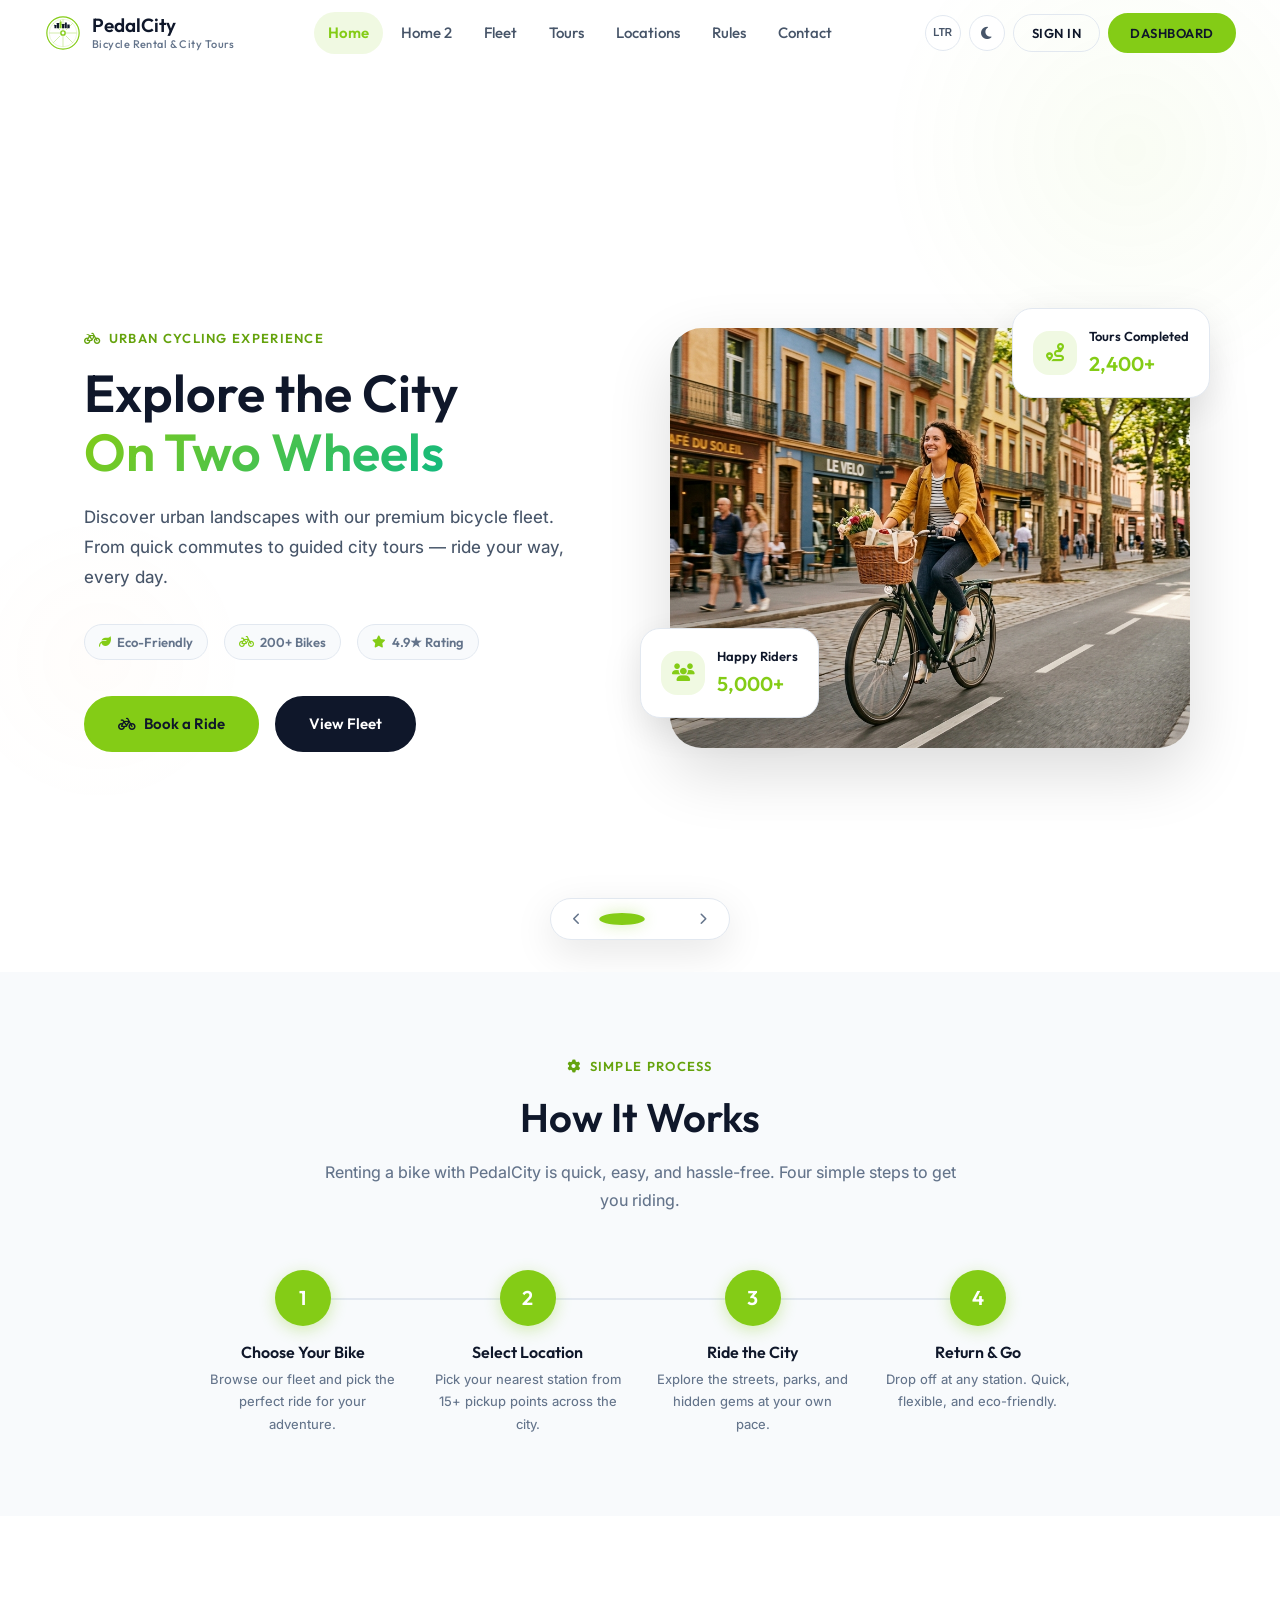
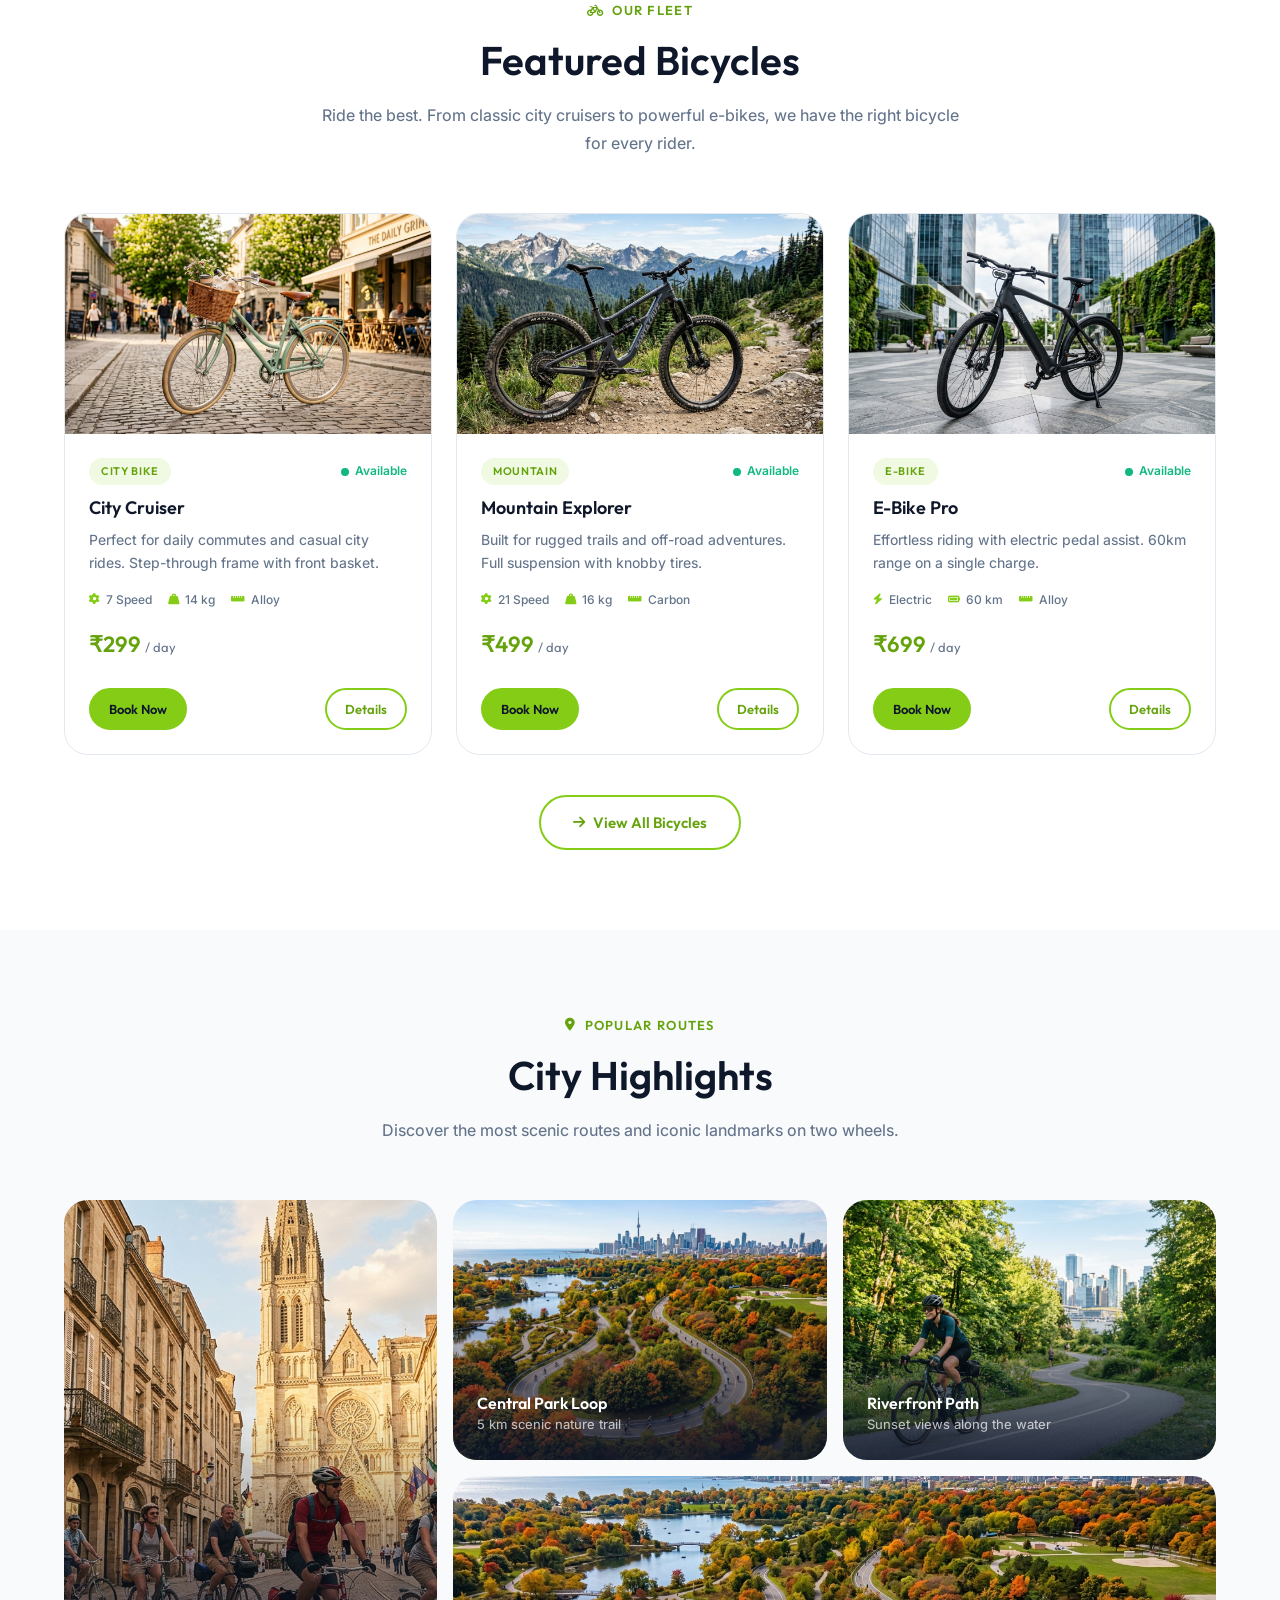
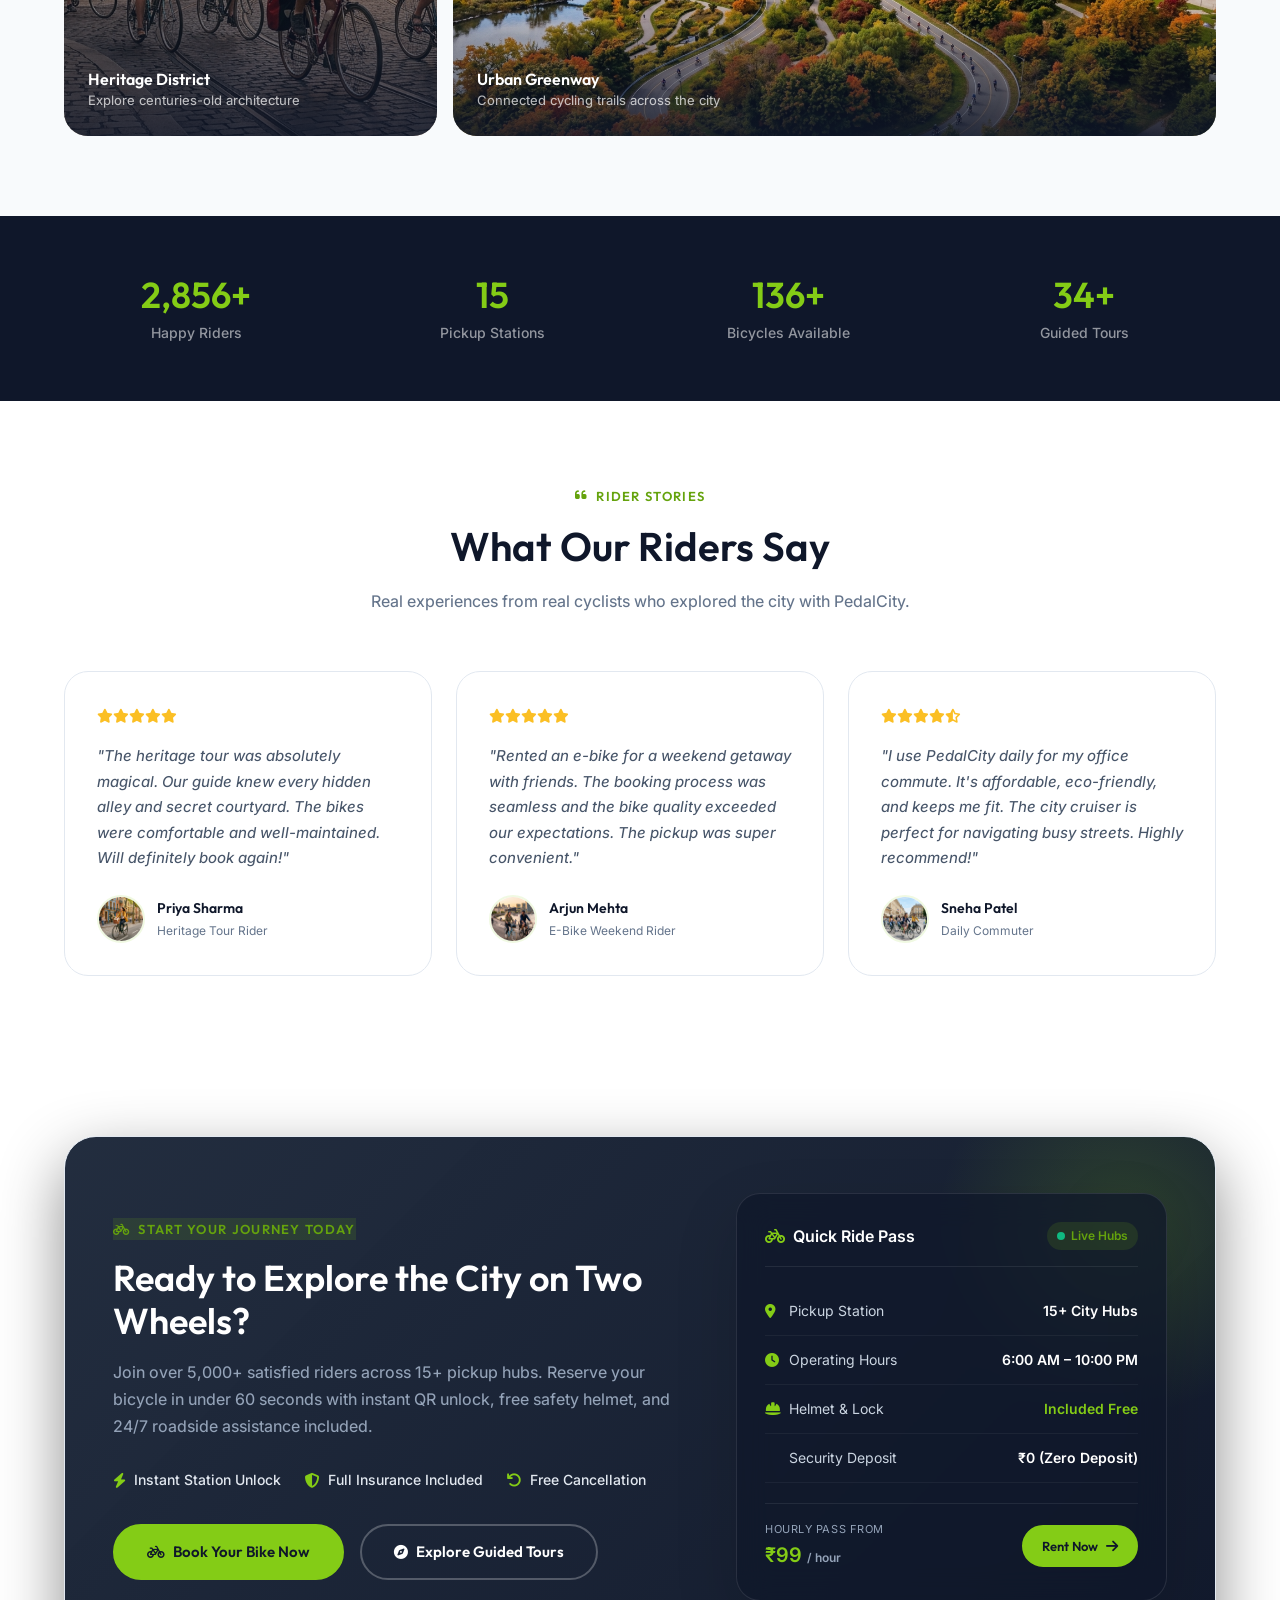
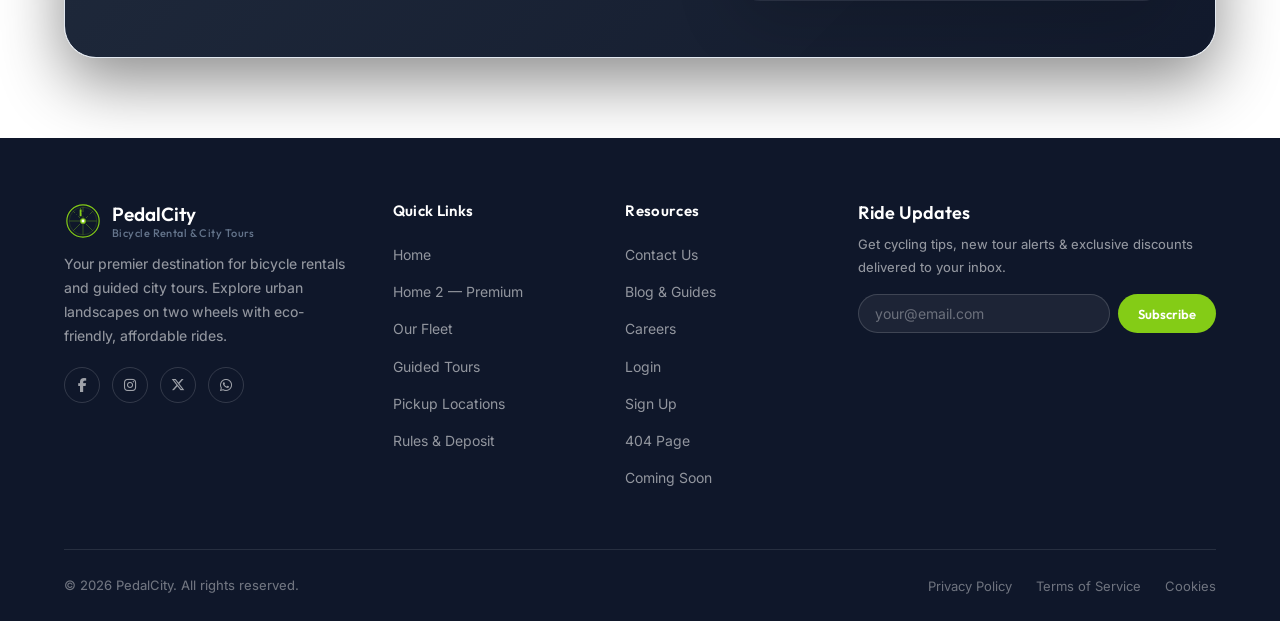
==== index.html @ 8dd829ca "first commit" ====
<!DOCTYPE html>
<html lang="en" id="root-html">
<head>
    <meta charset="UTF-8">
    <meta name="viewport" content="width=device-width, initial-scale=1.0">
    <meta name="description" content="PedalCity — Explore your city on two wheels. Rent premium bicycles and join guided city tours for an unforgettable urban cycling experience.">
    <title>PedalCity | Bicycle Rental & City Tour Service</title>
    <link rel="icon" type="image/svg+xml" href="favicon.svg">
    <link rel="stylesheet" href="https://cdnjs.cloudflare.com/ajax/libs/font-awesome/6.5.1/css/all.min.css">
    <link rel="stylesheet" href="style.css">
</head>
<body>

<!-- NAV -->
<div id="main-nav"></div>

<!-- Ambient Background Shapes -->
<div class="hero-bg-shape hero-bg-shape-1"></div>
<div class="hero-bg-shape hero-bg-shape-2"></div>

<!-- ========== HERO — ASYMMETRIC SPLIT (AUTO 5S SLIDER) ========== -->
<section class="hero-split hero-slider-container" id="hero-slider" aria-label="Hero Slider">
    <!-- SLIDE 1: Urban Cycling Experience -->
    <div class="hero-slide active" data-slide="0">
        <div class="hero-slide-inner">
            <div class="hero-split-text animate-on-scroll">
                <div class="section-label">
                    <i class="fas fa-bicycle"></i> Urban Cycling Experience
                </div>
                <h1 style="margin-bottom:1.25rem;line-height:1.15;">
                    Explore the City<br>
                    <span class="hero-title-gradient">On Two Wheels</span>
                </h1>
                <p style="font-size:1.0625rem;margin-bottom:2rem;max-width:500px;font-weight:450;">
                    Discover urban landscapes with our premium bicycle fleet. From quick commutes to guided city tours — ride your way, every day.
                </p>
                <div class="trust-badges" style="margin-bottom:2.25rem;">
                    <div class="trust-badge">
                        <i class="fas fa-leaf"></i> Eco-Friendly
                    </div>
                    <div class="trust-badge">
                        <i class="fas fa-bicycle"></i> 200+ Bikes
                    </div>
                    <div class="trust-badge">
                        <i class="fas fa-star"></i> 4.9★ Rating
                    </div>
                </div>
                <div class="hero-cta-btns" style="display:flex;gap:1rem;flex-wrap:wrap;">
                    <a href="fleet.html" class="btn btn-primary btn-lg">
                        <i class="fas fa-bicycle"></i> Book a Ride
                    </a>
                    <a href="fleet.html" class="btn btn-secondary btn-lg">
                        View Fleet
                    </a>
                </div>
            </div>
            <div class="hero-split-visual animate-on-scroll">
                <div class="hero-image-stack">
                    <div class="hero-image-main">
                        <img src="assets/images/hero-cycling-city.jpg" alt="Cyclist exploring the city streets on a rental bicycle" loading="eager">
                    </div>
                    <!-- Floating stat card: top -->
                    <div class="hero-float-card card-top">
                        <div class="hero-float-icon"><i class="fas fa-route"></i></div>
                        <div>
                            <div class="hero-float-label">Tours Completed</div>
                            <div class="hero-float-value">2,400+</div>
                        </div>
                    </div>
                    <!-- Floating stat card: bottom -->
                    <div class="hero-float-card card-bottom">
                        <div class="hero-float-icon"><i class="fas fa-users"></i></div>
                        <div>
                            <div class="hero-float-label">Happy Riders</div>
                            <div class="hero-float-value">5,000+</div>
                        </div>
                    </div>
                </div>
            </div>
        </div>
    </div>

    <!-- SLIDE 2: Scenic Sunset & Coast Rides -->
    <div class="hero-slide" data-slide="1">
        <div class="hero-slide-inner">
            <div class="hero-split-text">
                <div class="section-label">
                    <i class="fas fa-sun"></i> Scenic Sunset & Group Tours
                </div>
                <h1 style="margin-bottom:1.25rem;line-height:1.15;">
                    Discover Secret Routes<br>
                    <span class="hero-title-gradient">& Sunset Horizons</span>
                </h1>
                <p style="font-size:1.0625rem;margin-bottom:2rem;max-width:500px;font-weight:450;">
                    Join curated group rides through historic city quarters and oceanfront sunsets. Led by certified local experts with full safety gear.
                </p>
                <div class="trust-badges" style="margin-bottom:2.25rem;">
                    <div class="trust-badge">
                        <i class="fas fa-shield-alt"></i> Safe & Insured
                    </div>
                    <div class="trust-badge">
                        <i class="fas fa-map-marked-alt"></i> 15+ Stations
                    </div>
                    <div class="trust-badge">
                        <i class="fas fa-award"></i> Certified Guides
                    </div>
                </div>
                <div class="hero-cta-btns" style="display:flex;gap:1rem;flex-wrap:wrap;">
                    <a href="tours.html" class="btn btn-primary btn-lg">
                        <i class="fas fa-compass"></i> Explore Tours
                    </a>
                    <a href="locations.html" class="btn btn-secondary btn-lg">
                        View Locations
                    </a>
                </div>
            </div>
            <div class="hero-split-visual">
                <div class="hero-image-stack">
                    <div class="hero-image-main">
                        <img src="assets/images/hero-sunset-ride.jpg" alt="Sunset coastal cycling ride with friends" loading="lazy">
                    </div>
                    <!-- Floating stat card: top -->
                    <div class="hero-float-card card-top">
                        <div class="hero-float-icon"><i class="fas fa-map-pin"></i></div>
                        <div>
                            <div class="hero-float-label">Pickup Hubs</div>
                            <div class="hero-float-value">15+ Stations</div>
                        </div>
                    </div>
                    <!-- Floating stat card: bottom -->
                    <div class="hero-float-card card-bottom">
                        <div class="hero-float-icon"><i class="fas fa-bicycle"></i></div>
                        <div>
                            <div class="hero-float-label">Active Bikes</div>
                            <div class="hero-float-value">140+ Ready</div>
                        </div>
                    </div>
                </div>
            </div>
        </div>
    </div>

    <!-- SLIDE 3: Smart E-Bikes & Group Trail Explorer -->
    <div class="hero-slide" data-slide="2">
        <div class="hero-slide-inner">
            <div class="hero-split-text">
                <div class="section-label">
                    <i class="fas fa-bolt"></i> Smart E-Bikes & Group Rides
                </div>
                <h1 style="margin-bottom:1.25rem;line-height:1.15;">
                    Power Your Adventures<br>
                    <span class="hero-title-gradient">With Electric Precision</span>
                </h1>
                <p style="font-size:1.0625rem;margin-bottom:2rem;max-width:500px;font-weight:450;">
                    Conquer longer distances and city hills effortlessly. Our pedal-assist e-bikes deliver maximum comfort, smooth acceleration, and zero carbon emissions.
                </p>
                <div class="trust-badges" style="margin-bottom:2.25rem;">
                    <div class="trust-badge">
                        <i class="fas fa-battery-full"></i> 80km Range
                    </div>
                    <div class="trust-badge">
                        <i class="fas fa-tachometer-alt"></i> 25 km/h Assist
                    </div>
                    <div class="trust-badge">
                        <i class="fas fa-users"></i> Group Rides
                    </div>
                </div>
                <div class="hero-cta-btns" style="display:flex;gap:1rem;flex-wrap:wrap;">
                    <a href="fleet.html" class="btn btn-primary btn-lg">
                        <i class="fas fa-bolt"></i> Rent an E-Bike
                    </a>
                    <a href="tours.html" class="btn btn-secondary btn-lg">
                        View Group Tours
                    </a>
                </div>
            </div>
            <div class="hero-split-visual">
                <div class="hero-image-stack">
                    <div class="hero-image-main">
                        <img src="assets/images/hero-group-ride.jpg" alt="Group of friends cycling together on city e-bikes" loading="lazy">
                    </div>
                    <!-- Floating stat card: top -->
                    <div class="hero-float-card card-top">
                        <div class="hero-float-icon"><i class="fas fa-charging-station"></i></div>
                        <div>
                            <div class="hero-float-label">Fast Charge Points</div>
                            <div class="hero-float-value">60+ Hubs</div>
                        </div>
                    </div>
                    <!-- Floating stat card: bottom -->
                    <div class="hero-float-card card-bottom">
                        <div class="hero-float-icon"><i class="fas fa-mountain"></i></div>
                        <div>
                            <div class="hero-float-label">Scenic Trails</div>
                            <div class="hero-float-value">25+ Routes</div>
                        </div>
                    </div>
                </div>
            </div>
        </div>
    </div>

    <!-- Slider Pagination Dots & Arrows -->
    <div class="hero-slider-controls">
        <button class="hero-slider-arrow hero-prev-btn" onclick="prevHeroSlide()" aria-label="Previous Slide" title="Previous Slide">
            <i class="fas fa-chevron-left"></i>
        </button>
        <div class="hero-slider-dots">
            <button class="hero-dot active" onclick="goToHeroSlide(0)" aria-label="Slide 1" title="Slide 1"></button>
            <button class="hero-dot" onclick="goToHeroSlide(1)" aria-label="Slide 2" title="Slide 2"></button>
            <button class="hero-dot" onclick="goToHeroSlide(2)" aria-label="Slide 3" title="Slide 3"></button>
        </div>
        <button class="hero-slider-arrow hero-next-btn" onclick="nextHeroSlide()" aria-label="Next Slide" title="Next Slide">
            <i class="fas fa-chevron-right"></i>
        </button>
    </div>
</section>

<!-- ========== HOW IT WORKS — TIMELINE ========== -->
<section class="section section-alt">
    <div class="container">
        <div class="section-header animate-on-scroll">
            <div class="section-label"><i class="fas fa-cog"></i> Simple Process</div>
            <h2>How It Works</h2>
            <p>Renting a bike with PedalCity is quick, easy, and hassle-free. Four simple steps to get you riding.</p>
        </div>
        <div class="timeline-steps animate-on-scroll">
            <div class="timeline-step">
                <div class="timeline-step-num">1</div>
                <div class="timeline-line"></div>
                <h4>Choose Your Bike</h4>
                <p>Browse our fleet and pick the perfect ride for your adventure.</p>
            </div>
            <div class="timeline-step">
                <div class="timeline-step-num">2</div>
                <div class="timeline-line"></div>
                <h4>Select Location</h4>
                <p>Pick your nearest station from 15+ pickup points across the city.</p>
            </div>
            <div class="timeline-step">
                <div class="timeline-step-num">3</div>
                <div class="timeline-line"></div>
                <h4>Ride the City</h4>
                <p>Explore the streets, parks, and hidden gems at your own pace.</p>
            </div>
            <div class="timeline-step">
                <div class="timeline-step-num">4</div>
                <h4>Return & Go</h4>
                <p>Drop off at any station. Quick, flexible, and eco-friendly.</p>
            </div>
        </div>
    </div>
</section>

<!-- ========== FEATURED BIKES ========== -->
<section class="section">
    <div class="container">
        <div class="section-header animate-on-scroll">
            <div class="section-label"><i class="fas fa-bicycle"></i> Our Fleet</div>
            <h2>Featured Bicycles</h2>
            <p>Ride the best. From classic city cruisers to powerful e-bikes, we have the right bicycle for every rider.</p>
        </div>
        <div class="grid grid-3 animate-on-scroll">
            <!-- Bike 1: City Cruiser -->
            <div class="card">
                <div class="card-img">
                    <img src="assets/images/featured-city-cruiser.jpg" alt="City Cruiser bicycle — comfortable urban commuter" loading="lazy">
                </div>
                <div class="card-body">
                    <div style="display:flex;align-items:center;justify-content:space-between;margin-bottom:0.75rem;">
                        <span class="badge badge-primary">City Bike</span>
                        <span style="display:flex;align-items:center;gap:0.375rem;font-size:0.75rem;color:var(--green);font-weight:600;"><span class="avail-dot"></span> Available</span>
                    </div>
                    <h3 class="card-title">City Cruiser</h3>
                    <p class="card-text">Perfect for daily commutes and casual city rides. Step-through frame with front basket.</p>
                    <div class="bike-specs">
                        <span class="bike-spec"><i class="fas fa-cog"></i> 7 Speed</span>
                        <span class="bike-spec"><i class="fas fa-weight-hanging"></i> 14 kg</span>
                        <span class="bike-spec"><i class="fas fa-ruler-horizontal"></i> Alloy</span>
                    </div>
                    <div class="card-price">₹299 <span>/ day</span></div>
                </div>
                <div class="card-footer">
                    <a href="fleet.html" class="btn btn-primary btn-sm">Book Now</a>
                    <a href="fleet.html" class="btn btn-outline btn-sm">Details</a>
                </div>
            </div>
            <!-- Bike 2: Mountain Explorer -->
            <div class="card">
                <div class="card-img">
                    <img src="assets/images/featured-mountain-bike.jpg" alt="Mountain Explorer bicycle — rugged off-road adventure bike" loading="lazy">
                </div>
                <div class="card-body">
                    <div style="display:flex;align-items:center;justify-content:space-between;margin-bottom:0.75rem;">
                        <span class="badge badge-primary">Mountain</span>
                        <span style="display:flex;align-items:center;gap:0.375rem;font-size:0.75rem;color:var(--green);font-weight:600;"><span class="avail-dot"></span> Available</span>
                    </div>
                    <h3 class="card-title">Mountain Explorer</h3>
                    <p class="card-text">Built for rugged trails and off-road adventures. Full suspension with knobby tires.</p>
                    <div class="bike-specs">
                        <span class="bike-spec"><i class="fas fa-cog"></i> 21 Speed</span>
                        <span class="bike-spec"><i class="fas fa-weight-hanging"></i> 16 kg</span>
                        <span class="bike-spec"><i class="fas fa-ruler-horizontal"></i> Carbon</span>
                    </div>
                    <div class="card-price">₹499 <span>/ day</span></div>
                </div>
                <div class="card-footer">
                    <a href="fleet.html" class="btn btn-primary btn-sm">Book Now</a>
                    <a href="fleet.html" class="btn btn-outline btn-sm">Details</a>
                </div>
            </div>
            <!-- Bike 3: E-Bike Pro -->
            <div class="card">
                <div class="card-img">
                    <img src="assets/images/featured-ebike-pro.jpg" alt="E-Bike Pro — electric-assisted premium bicycle" loading="lazy">
                </div>
                <div class="card-body">
                    <div style="display:flex;align-items:center;justify-content:space-between;margin-bottom:0.75rem;">
                        <span class="badge badge-primary">E-Bike</span>
                        <span style="display:flex;align-items:center;gap:0.375rem;font-size:0.75rem;color:var(--green);font-weight:600;"><span class="avail-dot"></span> Available</span>
                    </div>
                    <h3 class="card-title">E-Bike Pro</h3>
                    <p class="card-text">Effortless riding with electric pedal assist. 60km range on a single charge.</p>
                    <div class="bike-specs">
                        <span class="bike-spec"><i class="fas fa-bolt"></i> Electric</span>
                        <span class="bike-spec"><i class="fas fa-battery-full"></i> 60 km</span>
                        <span class="bike-spec"><i class="fas fa-ruler-horizontal"></i> Alloy</span>
                    </div>
                    <div class="card-price">₹699 <span>/ day</span></div>
                </div>
                <div class="card-footer">
                    <a href="fleet.html" class="btn btn-primary btn-sm">Book Now</a>
                    <a href="fleet.html" class="btn btn-outline btn-sm">Details</a>
                </div>
            </div>
        </div>
        <div style="text-align:center;margin-top:2.5rem;" class="animate-on-scroll">
            <a href="fleet.html" class="btn btn-outline btn-lg"><i class="fas fa-arrow-right"></i> View All Bicycles</a>
        </div>
    </div>
</section>

<!-- ========== CITY HIGHLIGHTS — BENTO GRID ========== -->
<section class="section section-alt">
    <div class="container">
        <div class="section-header animate-on-scroll">
            <div class="section-label"><i class="fas fa-map-marker-alt"></i> Popular Routes</div>
            <h2>City Highlights</h2>
            <p>Discover the most scenic routes and iconic landmarks on two wheels.</p>
        </div>
        <div class="bento-grid animate-on-scroll">
            <div class="bento-item">
                <img src="assets/images/bento-1.jpg" alt="Heritage district cycling route through historic architecture" loading="lazy">
                <div class="bento-overlay">
                    <div>
                        <h4>Heritage District</h4>
                        <p>Explore centuries-old architecture</p>
                    </div>
                </div>
            </div>
            <div class="bento-item">
                <img src="assets/images/bento-2.jpg" alt="Scenic park cycling trail through autumn foliage" loading="lazy">
                <div class="bento-overlay">
                    <div>
                        <h4>Central Park Loop</h4>
                        <p>5 km scenic nature trail</p>
                    </div>
                </div>
            </div>
            <div class="bento-item">
                <img src="assets/images/bento-3.jpg" alt="Waterfront cycling path along the river" loading="lazy">
                <div class="bento-overlay">
                    <div>
                        <h4>Riverfront Path</h4>
                        <p>Sunset views along the water</p>
                    </div>
                </div>
            </div>
            <div class="bento-item">
                <img src="assets/images/cta-ride.jpg" alt="Aerial view of cycling paths through urban parks" loading="lazy">
                <div class="bento-overlay">
                    <div>
                        <h4>Urban Greenway</h4>
                        <p>Connected cycling trails across the city</p>
                    </div>
                </div>
            </div>
        </div>
    </div>
</section>

<!-- ========== STATS BAR ========== -->
<section class="stats-bar">
    <div class="container">
        <div class="stats-grid animate-on-scroll">
            <div class="stat-item">
                <h3 data-count="5000" data-suffix="+">0</h3>
                <p>Happy Riders</p>
            </div>
            <div class="stat-item">
                <h3 data-count="15" data-suffix="">0</h3>
                <p>Pickup Stations</p>
            </div>
            <div class="stat-item">
                <h3 data-count="200" data-suffix="+">0</h3>
                <p>Bicycles Available</p>
            </div>
            <div class="stat-item">
                <h3 data-count="50" data-suffix="+">0</h3>
                <p>Guided Tours</p>
            </div>
        </div>
    </div>
</section>

<!-- ========== TESTIMONIALS ========== -->
<section class="section">
    <div class="container">
        <div class="section-header animate-on-scroll">
            <div class="section-label"><i class="fas fa-quote-left"></i> Rider Stories</div>
            <h2>What Our Riders Say</h2>
            <p>Real experiences from real cyclists who explored the city with PedalCity.</p>
        </div>
        <div class="testimonial-grid animate-on-scroll">
            <div class="testimonial-card">
                <div class="testimonial-stars">
                    <i class="fas fa-star"></i><i class="fas fa-star"></i><i class="fas fa-star"></i><i class="fas fa-star"></i><i class="fas fa-star"></i>
                </div>
                <p class="testimonial-text">"The heritage tour was absolutely magical. Our guide knew every hidden alley and secret courtyard. The bikes were comfortable and well-maintained. Will definitely book again!"</p>
                <div class="testimonial-author">
                    <img src="assets/images/testimonial-1.jpg" alt="Priya Sharma — satisfied PedalCity customer" class="testimonial-avatar" loading="lazy">
                    <div>
                        <div class="testimonial-name">Priya Sharma</div>
                        <div class="testimonial-role">Heritage Tour Rider</div>
                    </div>
                </div>
            </div>
            <div class="testimonial-card">
                <div class="testimonial-stars">
                    <i class="fas fa-star"></i><i class="fas fa-star"></i><i class="fas fa-star"></i><i class="fas fa-star"></i><i class="fas fa-star"></i>
                </div>
                <p class="testimonial-text">"Rented an e-bike for a weekend getaway with friends. The booking process was seamless and the bike quality exceeded our expectations. The pickup was super convenient."</p>
                <div class="testimonial-author">
                    <img src="assets/images/testimonial-2.jpg" alt="Arjun Mehta — happy PedalCity e-bike renter" class="testimonial-avatar" loading="lazy">
                    <div>
                        <div class="testimonial-name">Arjun Mehta</div>
                        <div class="testimonial-role">E-Bike Weekend Rider</div>
                    </div>
                </div>
            </div>
            <div class="testimonial-card">
                <div class="testimonial-stars">
                    <i class="fas fa-star"></i><i class="fas fa-star"></i><i class="fas fa-star"></i><i class="fas fa-star"></i><i class="fas fa-star-half-alt"></i>
                </div>
                <p class="testimonial-text">"I use PedalCity daily for my office commute. It's affordable, eco-friendly, and keeps me fit. The city cruiser is perfect for navigating busy streets. Highly recommend!"</p>
                <div class="testimonial-author">
                    <img src="assets/images/testimonial-3.jpg" alt="Sneha Patel — regular PedalCity commuter" class="testimonial-avatar" loading="lazy">
                    <div>
                        <div class="testimonial-name">Sneha Patel</div>
                        <div class="testimonial-role">Daily Commuter</div>
                    </div>
                </div>
            </div>
        </div>
    </div>
</section>

<!-- ========== MODERN CTA CARD SECTION ========== -->
<section class="cta-modern-section">
    <div class="container">
        <div class="cta-modern-card animate-on-scroll">
            <div class="cta-modern-glow"></div>
            <div class="cta-modern-grid">
                <!-- Left: Content & Action Buttons -->
                <div class="cta-modern-text">
                    <div class="section-label" style="background:var(--primary-subtle);color:var(--primary-text);margin-bottom:1rem;">
                        <i class="fas fa-bicycle"></i> Start Your Journey Today
                    </div>
                    <h2>Ready to Explore the City on Two Wheels?</h2>
                    <p>Join over 5,000+ satisfied riders across 15+ pickup hubs. Reserve your bicycle in under 60 seconds with instant QR unlock, free safety helmet, and 24/7 roadside assistance included.</p>
                    
                    <div class="cta-perks">
                        <div class="cta-perk-item">
                            <i class="fas fa-bolt"></i> Instant Station Unlock
                        </div>
                        <div class="cta-perk-item">
                            <i class="fas fa-shield-alt"></i> Full Insurance Included
                        </div>
                        <div class="cta-perk-item">
                            <i class="fas fa-undo"></i> Free Cancellation
                        </div>
                    </div>

                    <div class="cta-actions">
                        <a href="fleet.html" class="btn btn-primary btn-lg">
                            <i class="fas fa-bicycle"></i> Book Your Bike Now
                        </a>
                        <a href="tours.html" class="btn btn-outline btn-lg" style="color:#FFFFFF;border-color:rgba(255,255,255,0.25);">
                            <i class="fas fa-compass"></i> Explore Guided Tours
                        </a>
                    </div>
                </div>

                <!-- Right: Interactive Live Rental Snapshot Widget -->
                <div class="cta-preview-widget">
                    <div class="cta-widget-header">
                        <span class="cta-widget-title"><i class="fas fa-bicycle" style="color:var(--primary);margin-right:0.5rem;"></i>Quick Ride Pass</span>
                        <span class="cta-widget-badge"><span class="avail-dot"></span> Live Hubs</span>
                    </div>

                    <div class="cta-widget-item">
                        <span><i class="fas fa-map-marker-alt"></i>Pickup Station</span>
                        <strong>15+ City Hubs</strong>
                    </div>
                    <div class="cta-widget-item">
                        <span><i class="fas fa-clock"></i>Operating Hours</span>
                        <strong>6:00 AM – 10:00 PM</strong>
                    </div>
                    <div class="cta-widget-item">
                        <span><i class="fas fa-hard-hat"></i>Helmet & Lock</span>
                        <strong style="color:var(--primary);">Included Free</strong>
                    </div>
                    <div class="cta-widget-item">
                        <span><i class="fas fa-shield-check"></i>Security Deposit</span>
                        <strong>₹0 (Zero Deposit)</strong>
                    </div>

                    <div class="cta-widget-footer">
                        <div class="cta-widget-price">
                            <span class="cta-widget-price-label">Hourly Pass From</span>
                            <span class="cta-widget-price-val">₹99 <small style="font-size:0.75rem;color:#94A3B8;">/ hour</small></span>
                        </div>
                        <a href="fleet.html" class="btn btn-primary btn-sm">
                            Rent Now <i class="fas fa-arrow-right"></i>
                        </a>
                    </div>
                </div>
            </div>
        </div>
    </div>
</section>

<!-- FOOTER -->
<div id="main-footer"></div>

<script src="components.js"></script>
</body>
</html>
---- style.css ----
/* ===== PEDALCITY — BICYCLE RENTAL & CITY TOUR SERVICE — DESIGN SYSTEM ===== */
/* Sunset Amber + Slate Navy Palette — Warm Urban Cycling */

/* --- Google Fonts --- */
@import url('https://fonts.googleapis.com/css2?family=Outfit:wght@300;400;500;600;700;800&family=Inter:wght@300;400;500;600;700&display=swap');

/* --- CSS Custom Properties --- */
:root {
    /* Default Palette: Neon Volt Lime */
    --primary: #84CC16;
    --primary-hover: #65A30D;
    --primary-dark: #4D7C0F;
    --primary-light: #F7FEE7;
    --primary-glow: rgba(132, 204, 22, 0.32);
    --primary-subtle: rgba(132, 204, 22, 0.12);
    --primary-text: #65A30D;
    --primary-gradient-2: #10B981;
    --primary-overlay: rgba(132, 204, 22, 0.88);
    --secondary: #0F172A;
    --secondary-hover: #1E293B;

    --text-heading: #0F172A;
    --text-body: #475569;
    --text-muted: #64748B;
    --bg-body: #FFFFFF;
    --bg-surface: #F8FAFC;
    --bg-card: #FFFFFF;
    --border-default: #E2E8F0;
    --border-light: #F1F5F9;

    --shadow-sm: 0 1px 3px rgba(0, 0, 0, 0.05);
    --shadow-md: 0 4px 16px rgba(0, 0, 0, 0.08);
    --shadow-lg: 0 12px 40px rgba(0, 0, 0, 0.10);
    --shadow-xl: 0 24px 64px rgba(0, 0, 0, 0.14);
    --shadow-card: 0 2px 12px rgba(15, 23, 42, 0.06);
    --shadow-card-hover: 0 12px 36px var(--primary-glow), 0 4px 12px rgba(15, 23, 42, 0.06);
    --shadow-glow: 0 0 40px var(--primary-glow);

    --font-heading: 'Outfit', sans-serif;
    --font-body: 'Inter', sans-serif;

    --radius-sm: 0.5rem;
    --radius-md: 0.625rem;
    --radius-lg: 1rem;
    --radius-xl: 1.25rem;
    --radius-2xl: 1.5rem;
    --radius-3xl: 2rem;
    --radius-full: 9999px;

    --transition-fast: all 0.2s cubic-bezier(0.4, 0, 0.2, 1);
    --transition-smooth: all 0.35s cubic-bezier(0.4, 0, 0.2, 1);
    --transition-premium: all 0.5s cubic-bezier(0.16, 1, 0.3, 1);

    --green: #10B981;
    --red: #EF4444;
    --amber: #F59E0B;

    --container-padding: 1.5rem;
    --hero-inner-height: 380px;
    --hero-inner-height-tablet: 320px;
    --hero-inner-height-mobile: 260px;
    --hero-inner-height-xs: 240px;
}

/* --- Dark Mode Defaults --- */
.dark {
    color-scheme: dark;
    --primary-light: rgba(132, 204, 22, 0.16);
    --primary-text: #A3E635;
    --text-heading: #F1F5F9;
    --text-body: #94A3B8;
    --text-muted: #64748B;
    --bg-body: #0F172A;
    --bg-surface: #1E293B;
    --bg-card: #1E293B;
    --border-default: #334155;
    --border-light: #1E293B;
    --shadow-sm: 0 1px 3px rgba(0,0,0,0.3);
    --shadow-md: 0 4px 16px rgba(0,0,0,0.4);
    --shadow-lg: 0 12px 40px rgba(0,0,0,0.5);
    --shadow-xl: 0 24px 64px rgba(0,0,0,0.6);
    --shadow-card: 0 2px 12px rgba(0,0,0,0.3);
    --shadow-card-hover: 0 12px 36px var(--primary-glow), 0 4px 12px rgba(0,0,0,0.4);
}

/* ═══════════════════════════════════════════════════════════════
   THEME PALETTES — 6 CURATED MODERN COLOR SCHEMES
   ═══════════════════════════════════════════════════════════════ */

/* 1. Emerald Eco-Green (Fresh Eco-Mobility) */
[data-palette="emerald"] {
    --primary: #10B981;
    --primary-hover: #059669;
    --primary-dark: #047857;
    --primary-light: #ECFDF5;
    --primary-glow: rgba(16, 185, 129, 0.32);
    --primary-subtle: rgba(16, 185, 129, 0.12);
    --primary-text: #059669;
    --primary-gradient-2: #34D399;
    --primary-overlay: rgba(16, 185, 129, 0.88);
}
[data-palette="emerald"].dark,
.dark[data-palette="emerald"] {
    --primary-light: rgba(16, 185, 129, 0.16);
    --primary-text: #34D399;
    --primary-glow: rgba(16, 185, 129, 0.28);
}

/* 2. Sunset Amber (Warm Urban Cycling) */
[data-palette="amber"] {
    --primary: #F59E0B;
    --primary-hover: #D97706;
    --primary-dark: #B45309;
    --primary-light: #FFFBEB;
    --primary-glow: rgba(245, 158, 11, 0.32);
    --primary-subtle: rgba(245, 158, 11, 0.12);
    --primary-text: #D97706;
    --primary-gradient-2: #FB923C;
    --primary-overlay: rgba(245, 158, 11, 0.88);
}
[data-palette="amber"].dark,
.dark[data-palette="amber"] {
    --primary-light: rgba(245, 158, 11, 0.16);
    --primary-text: #FBBF24;
    --primary-glow: rgba(245, 158, 11, 0.28);
}

/* 3. Electric Cyan (Smart Coastal Transit) */
[data-palette="cyan"] {
    --primary: #06B6D4;
    --primary-hover: #0891B2;
    --primary-dark: #0E7490;
    --primary-light: #ECFEFF;
    --primary-glow: rgba(6, 182, 212, 0.32);
    --primary-subtle: rgba(6, 182, 212, 0.12);
    --primary-text: #0891B2;
    --primary-gradient-2: #38BDF8;
    --primary-overlay: rgba(6, 182, 212, 0.88);
}
[data-palette="cyan"].dark,
.dark[data-palette="cyan"] {
    --primary-light: rgba(6, 182, 212, 0.16);
    --primary-text: #38BDF8;
    --primary-glow: rgba(6, 182, 212, 0.28);
}

/* 4. Royal Indigo (High-Tech Metro) */
[data-palette="indigo"] {
    --primary: #6366F1;
    --primary-hover: #4F46E5;
    --primary-dark: #4338CA;
    --primary-light: #EEF2FF;
    --primary-glow: rgba(99, 102, 241, 0.32);
    --primary-subtle: rgba(99, 102, 241, 0.12);
    --primary-text: #4F46E5;
    --primary-gradient-2: #8B5CF6;
    --primary-overlay: rgba(99, 102, 241, 0.88);
}
[data-palette="indigo"].dark,
.dark[data-palette="indigo"] {
    --primary-light: rgba(99, 102, 241, 0.16);
    --primary-text: #818CF8;
    --primary-glow: rgba(99, 102, 241, 0.28);
}

/* 5. Sunset Coral (Sport & Adventure) */
[data-palette="coral"] {
    --primary: #FF5722;
    --primary-hover: #E64A19;
    --primary-dark: #BF360C;
    --primary-light: #FFF3E0;
    --primary-glow: rgba(255, 87, 34, 0.32);
    --primary-subtle: rgba(255, 87, 34, 0.12);
    --primary-text: #E64A19;
    --primary-gradient-2: #F43F5E;
    --primary-overlay: rgba(255, 87, 34, 0.88);
}
[data-palette="coral"].dark,
.dark[data-palette="coral"] {
    --primary-light: rgba(255, 87, 34, 0.16);
    --primary-text: #FB7185;
    --primary-glow: rgba(255, 87, 34, 0.28);
}

/* 6. Neon Lime (Speed & Night Cruiser) */
[data-palette="lime"] {
    --primary: #84CC16;
    --primary-hover: #65A30D;
    --primary-dark: #4D7C0F;
    --primary-light: #F7FEE7;
    --primary-glow: rgba(132, 204, 22, 0.32);
    --primary-subtle: rgba(132, 204, 22, 0.12);
    --primary-text: #65A30D;
    --primary-gradient-2: #10B981;
    --primary-overlay: rgba(132, 204, 22, 0.88);
}
[data-palette="lime"].dark,
.dark[data-palette="lime"] {
    --primary-light: rgba(132, 204, 22, 0.16);
    --primary-text: #A3E635;
    --primary-glow: rgba(132, 204, 22, 0.28);
}

/* --- Base Reset --- */
*, *::before, *::after {
    margin: 0;
    padding: 0;
    box-sizing: border-box;
}

html {
    scroll-behavior: smooth;
    -webkit-font-smoothing: antialiased;
    -moz-osx-font-smoothing: grayscale;
    overflow-x: hidden;
}

body {
    font-family: var(--font-body);
    font-weight: 400;
    color: var(--text-body);
    background-color: var(--bg-body);
    line-height: 1.7;
    transition: background-color 0.3s ease, color 0.3s ease;
    overflow-x: hidden;
}

img {
    max-width: 100%;
    height: auto;
    display: block;
}

a {
    text-decoration: none;
    color: inherit;
    transition: var(--transition-fast);
}

ul, ol {
    list-style: none;
}

/* --- Typography Standards --- */
h1, h2, h3, h4, h5, h6,
.hero-title,
.section-title,
.page-header-title,
.card-title,
.pricing-plan-name,
.pricing-amount,
.dash-page-title,
.dash-section-title,
.error-code,
.error-subtitle,
.about-stat-num,
.stat-item h3,
.metric-value,
.dash-metric-value,
.palette-name,
.theme-studio-title,
.brand-top {
    font-family: var(--font-heading);
    font-weight: 600 !important;
    color: var(--text-heading);
    line-height: 1.25;
}

h1 { font-size: clamp(2rem, 5vw, 3.25rem); }
h2 { font-size: clamp(1.625rem, 4vw, 2.5rem); }
h3 { font-size: clamp(1.25rem, 3vw, 1.625rem); }
h4 { font-size: 1.125rem; }
h5 { font-size: 1rem; }
h6 { font-size: 0.875rem; }

p,
.lead,
.hero-subtitle,
.section-subtitle,
.page-header-desc,
.page-header p,
.card-desc,
.pricing-desc,
.dash-page-subtitle,
.dash-activity-content p,
.testimonial-quote,
.about-desc,
.rules-desc,
.stat-item p,
.error-desc {
    font-family: var(--font-body);
    font-weight: 450;
    line-height: 1.75;
    color: var(--text-body);
}

.text-muted { color: var(--text-muted); }
.text-primary { color: var(--primary-text); }
.text-center { text-align: center; }
.font-heading { font-family: var(--font-heading); }

/* --- Layout --- */
.container {
    width: 100%;
    max-width: 1200px;
    margin: 0 auto;
    padding: 0 var(--container-padding);
}

.section {
    padding: 5rem 0;
}

.section-sm {
    padding: 3.5rem 0;
}

.section-alt {
    background: var(--bg-surface);
}

.section-dark {
    background: var(--secondary);
}

.section-header {
    text-align: center;
    max-width: 640px;
    margin: 0 auto 3.5rem auto;
}

.section-header h2 {
    margin-bottom: 1rem;
}

.section-header p {
    font-size: 1rem;
    color: var(--text-muted);
}

.section-label {
    display: inline-flex;
    align-items: center;
    gap: 0.5rem;
    font-family: var(--font-heading);
    font-weight: 600;
    font-size: 0.8125rem;
    color: var(--primary-text);
    text-transform: uppercase;
    letter-spacing: 0.1em;
    margin-bottom: 0.875rem;
}

/* --- Grid --- */
.grid { display: grid; gap: 1.5rem; }
.grid-2 { grid-template-columns: repeat(2, 1fr); }
.grid-3 { grid-template-columns: repeat(3, 1fr); }
.grid-4 { grid-template-columns: repeat(4, 1fr); }

@media (max-width: 1024px) {
    .grid-4 { grid-template-columns: repeat(2, 1fr); }
}

@media (max-width: 768px) {
    .grid-2, .grid-3, .grid-4 { grid-template-columns: 1fr; }
    .section { padding: 3.5rem 0; }
}

/* ============================================================
   BUTTONS
   ============================================================ */
.btn {
    display: inline-flex;
    align-items: center;
    justify-content: center;
    gap: 0.5rem;
    font-family: var(--font-heading);
    font-weight: 600;
    font-size: 0.875rem;
    border: 2px solid transparent;
    border-radius: var(--radius-full);
    cursor: pointer;
    transition: var(--transition-fast);
    white-space: nowrap;
    padding: 0.625rem 1.5rem;
    text-align: center;
}

.btn i { font-size: 0.875rem; }

.btn-primary {
    background: var(--primary);
    color: #0F172A;
    font-weight: 600;
    border-color: var(--primary);
}
.btn-primary:hover {
    background: var(--primary-hover);
    color: #FFFFFF;
    border-color: var(--primary-hover);
    box-shadow: 0 8px 24px var(--primary-glow);
    transform: translateY(-2px);
}

.btn-secondary {
    background: var(--secondary);
    color: #FFFFFF;
    border-color: var(--secondary);
}
.btn-secondary:hover {
    background: var(--secondary-hover);
    border-color: var(--secondary-hover);
    transform: translateY(-2px);
}
.dark .btn-secondary {
    background: var(--border-default);
    border-color: var(--border-default);
    color: var(--text-heading);
}
.dark .btn-secondary:hover {
    background: #475569;
    border-color: #475569;
}

.btn-outline {
    background: transparent;
    color: var(--primary-text);
    border-color: var(--primary);
}
.btn-outline:hover {
    background: var(--primary);
    color: #0F172A;
    border-color: var(--primary);
    transform: translateY(-2px);
}

.btn-outline-light {
    background: rgba(255,255,255,0.1);
    color: #FFFFFF;
    border-color: rgba(255,255,255,0.4);
    backdrop-filter: blur(8px);
}
.btn-outline-light:hover {
    background: rgba(255,255,255,0.2);
    border-color: rgba(255,255,255,0.6);
    transform: translateY(-2px);
}

.btn-sm { padding: 0.5rem 1.125rem; font-size: 0.8125rem; }
.btn-lg { padding: 0.8125rem 2rem; font-size: 0.9375rem; }
.btn-xs { padding: 0.3125rem 0.75rem; font-size: 0.6875rem; }
.w-full { width: 100%; }

.badge-outline {
    background: transparent;
    color: var(--primary-text);
    border: 1.5px solid var(--border-default);
    transition: var(--transition-fast);
    text-decoration: none;
}
.badge-outline:hover {
    background: var(--primary);
    color: #0F172A;
    border-color: var(--primary);
}

/* ============================================================
   NAVBAR
   ============================================================ */
.navbar {
    position: fixed;
    top: 0;
    left: 0;
    right: 0;
    z-index: 1000;
    background: transparent;
    transition: var(--transition-smooth);
    padding: 0.75rem 0;
}

.navbar.scrolled {
    background: var(--bg-body);
    border-bottom: 1px solid var(--border-default);
    box-shadow: var(--shadow-sm);
    padding: 0.5rem 0;
    backdrop-filter: blur(20px);
}
.dark .navbar.scrolled {
    background: rgba(15, 23, 42, 0.92);
}

.nav-inner {
    max-width: 1240px;
    margin: 0 auto;
    padding: 0 var(--container-padding);
    display: flex;
    align-items: center;
    justify-content: space-between;
    gap: 1rem;
}

.nav-logo {
    display: flex;
    align-items: center;
    gap: 0.625rem;
    flex-shrink: 0;
}

.nav-logo-img {
    border-radius: var(--radius-sm);
}

.nav-logo-text {
    display: flex;
    flex-direction: column;
}

.brand-top {
    font-family: var(--font-heading);
    font-weight: 600;
    font-size: 1.1875rem;
    color: var(--text-heading);
    line-height: 1.2;
}

.brand-bottom {
    font-family: var(--font-heading);
    font-weight: 500;
    font-size: 0.6875rem;
    color: var(--text-muted);
    letter-spacing: 0.04em;
    line-height: 1.3;
}

.nav-links {
    display: flex;
    align-items: center;
    gap: 0.25rem;
}

.nav-link {
    font-family: var(--font-heading);
    font-weight: 500;
    font-size: 0.9375rem;
    color: var(--text-body);
    padding: 0.5rem 0.875rem;
    border-radius: var(--radius-full);
    transition: var(--transition-fast);
}
.nav-link:hover {
    color: var(--primary);
    background: var(--primary-subtle);
}
.nav-link.active {
    color: var(--primary);
    font-weight: 600;
    background: var(--primary-subtle);
}

.nav-actions {
    display: flex;
    align-items: center;
    gap: 0.5rem;
}

.nav-icon-btn {
    width: 36px;
    height: 36px;
    display: flex;
    align-items: center;
    justify-content: center;
    border: 1px solid var(--border-default);
    border-radius: var(--radius-full);
    background: var(--bg-card);
    cursor: pointer;
    transition: var(--transition-fast);
    color: var(--text-body);
    font-size: 0.875rem;
}
.nav-icon-btn:hover {
    border-color: var(--primary);
    color: var(--primary);
    background: var(--primary-subtle);
}

.nav-btn-signin {
    padding: 0.4375rem 1.125rem;
    font-weight: 600;
    font-size: 0.8125rem;
    border-radius: var(--radius-full);
    border: 1.5px solid var(--border-default);
    color: var(--text-heading);
    background: transparent;
    text-transform: uppercase;
    letter-spacing: 0.04em;
    transition: var(--transition-fast);
}
.nav-btn-signin:hover {
    border-color: var(--primary);
    color: var(--primary);
    background: var(--primary-subtle);
    transform: translateY(-2px);
}
.dark .nav-btn-signin {
    border-color: var(--border-default);
    color: var(--text-heading);
}
.dark .nav-btn-signin:hover {
    border-color: var(--primary);
    color: var(--primary);
    background: var(--primary-subtle);
}

.nav-btn-dashboard {
    padding: 0.4375rem 1.25rem;
    font-weight: 600;
    font-size: 0.8125rem;
    border-radius: var(--radius-full);
    text-transform: uppercase;
    letter-spacing: 0.04em;
    transition: var(--transition-fast);
}

.mobile-menu-btn {
    display: none;
    width: 36px;
    height: 36px;
    align-items: center;
    justify-content: center;
    border: 1px solid var(--border-default);
    border-radius: var(--radius-full);
    background: var(--bg-card);
    cursor: pointer;
    transition: var(--transition-fast);
    color: var(--text-body);
    font-size: 1rem;
}

.navbar-spacer {
    height: 72px;
}

/* Mobile Nav */
.mobile-backdrop {
    display: none;
    position: fixed;
    inset: 0;
    background: rgba(0,0,0,0.4);
    z-index: 998;
    backdrop-filter: blur(4px);
}
.mobile-backdrop.open {
    display: block;
}

.mobile-menu {
    display: none;
    position: fixed;
    top: 0;
    right: -300px;
    width: 280px;
    height: 100dvh;
    background: var(--bg-body);
    border-left: 1px solid var(--border-default);
    z-index: 999;
    transition: right 0.35s cubic-bezier(0.16, 1, 0.3, 1);
    padding: 5rem 1.5rem 2rem;
    overflow-y: auto;
    flex-direction: column;
    gap: 0.25rem;
}
.mobile-menu.open {
    right: 0;
}

.mob-link {
    display: block;
    padding: 0.8125rem 1.125rem;
    font-family: var(--font-heading);
    font-weight: 500;
    font-size: 1rem;
    color: var(--text-body);
    border-radius: var(--radius-lg);
    transition: var(--transition-fast);
}
.mob-link:hover, .mob-link.active {
    color: var(--primary);
    background: var(--primary-subtle);
}

.mob-actions {
    margin-top: 1.5rem;
    padding-top: 1.5rem;
    border-top: 1px solid var(--border-default);
}

.mob-toggles {
    display: flex;
    gap: 0.5rem;
    margin-top: 1rem;
}

@media (max-width: 1024px) {
    .nav-links { display: none; }
    .nav-actions .nav-btn-signin,
    .nav-actions .nav-btn-dashboard { display: none; }
    .mobile-menu-btn { display: flex; }
    .mobile-menu { display: flex; }
}

/* ============================================================
   FOOTER
   ============================================================ */
.footer {
    background: var(--secondary);
    color: rgba(255,255,255,0.7);
    padding: 4rem 0 0;
}

.footer-grid {
    display: grid;
    grid-template-columns: 1.5fr 1fr 1fr 1.2fr;
    gap: 2.5rem;
    margin-bottom: 3rem;
}

.footer-brand p {
    font-size: 0.875rem;
    color: rgba(255,255,255,0.55);
    margin-top: 0.75rem;
    line-height: 1.7;
}

.footer-socials {
    display: flex;
    gap: 0.75rem;
    margin-top: 1.25rem;
}

.footer-social-link {
    width: 36px;
    height: 36px;
    display: flex;
    align-items: center;
    justify-content: center;
    border: 1px solid rgba(255,255,255,0.15);
    border-radius: var(--radius-full);
    color: rgba(255,255,255,0.6);
    font-size: 0.875rem;
    transition: var(--transition-fast);
}
.footer-social-link:hover {
    background: var(--primary);
    border-color: var(--primary);
    color: #FFFFFF;
}

.footer-col-title {
    color: #FFFFFF;
    font-family: var(--font-heading);
    font-weight: 600;
    font-size: 0.9375rem;
    margin-bottom: 1.25rem;
    letter-spacing: 0.02em;
}

.footer-links li {
    margin-bottom: 0.625rem;
}

.footer-links a {
    font-size: 0.875rem;
    color: rgba(255,255,255,0.55);
    transition: var(--transition-fast);
}
.footer-links a:hover {
    color: var(--primary);
    padding-left: 0.25rem;
}

[dir="rtl"] .footer-links a:hover {
    padding-left: 0;
    padding-right: 0.25rem;
}

.footer-newsletter h4 {
    color: #FFFFFF;
    margin-bottom: 0.5rem;
}

.footer-newsletter p {
    font-size: 0.8125rem;
    color: rgba(255,255,255,0.55);
    margin-bottom: 1rem;
}

.footer-newsletter-form {
    display: flex;
    gap: 0.5rem;
}

.footer-newsletter-input {
    flex: 1;
    padding: 0.625rem 1rem;
    border: 1px solid rgba(255,255,255,0.15);
    border-radius: var(--radius-full);
    background: rgba(255,255,255,0.06);
    color: #FFFFFF;
    font-size: 0.875rem;
    font-family: var(--font-body);
    outline: none;
    transition: var(--transition-fast);
}
.footer-newsletter-input::placeholder { color: rgba(255,255,255,0.35); }
.footer-newsletter-input:focus { border-color: var(--primary); }

.footer-newsletter-btn {
    padding: 0.625rem 1.25rem;
    background: var(--primary);
    color: #FFFFFF;
    border: none;
    border-radius: var(--radius-full);
    font-family: var(--font-heading);
    font-weight: 600;
    font-size: 0.8125rem;
    cursor: pointer;
    transition: var(--transition-fast);
    white-space: nowrap;
}
.footer-newsletter-btn:hover { background: var(--primary-hover); }

.footer-bottom {
    border-top: 1px solid rgba(255,255,255,0.1);
    padding: 1.5rem 0;
    display: flex;
    align-items: center;
    justify-content: space-between;
    flex-wrap: wrap;
    gap: 1rem;
}

.footer-bottom p { font-size: 0.8125rem; color: rgba(255,255,255,0.4); }

.footer-bottom-links {
    display: flex;
    gap: 1.5rem;
}

.footer-bottom-links a {
    font-size: 0.8125rem;
    color: rgba(255,255,255,0.4);
}
.footer-bottom-links a:hover { color: var(--primary); }

@media (max-width: 1024px) {
    .footer-grid { grid-template-columns: 1fr 1fr; }
}

@media (max-width: 768px) {
    .footer-grid { grid-template-columns: 1fr; text-align: center; }
    .footer-socials { justify-content: center; }
    .footer-bottom { justify-content: center; text-align: center; }
    .footer-bottom-links { justify-content: center; }
    .footer-newsletter-form { flex-direction: column; }
}

/* ============================================================
   HERO — SPLIT (Home 1 - Auto-Slider)
   ============================================================ */
.hero-split {
    position: relative;
    min-height: 100vh;
    display: flex;
    align-items: center;
    justify-content: center;
    padding: 0;
    max-width: 100%;
    margin: 0 auto;
    overflow: hidden;
}

.hero-slider-container {
    position: relative;
    width: 100%;
    display: grid;
    grid-template-areas: "hero-stack";
    align-items: center;
}

.hero-split .hero-slide {
    grid-area: hero-stack;
    width: 100%;
    min-height: 100vh;
    opacity: 0;
    visibility: hidden;
    pointer-events: none;
    transition: opacity 0.85s cubic-bezier(0.16, 1, 0.3, 1), transform 0.85s cubic-bezier(0.16, 1, 0.3, 1), visibility 0.85s;
    transform: scale(0.98) translateY(6px);
    display: flex;
    align-items: center;
    justify-content: center;
    z-index: 1;
}

.hero-split .hero-slide.active {
    opacity: 1;
    visibility: visible;
    pointer-events: auto;
    transform: scale(1) translateY(0);
    z-index: 2;
}

.hero-slide-inner {
    width: 100%;
    max-width: 1200px;
    margin: 0 auto;
    padding: 7rem 1.25rem 5rem;
    display: flex;
    align-items: center;
    justify-content: space-between;
    gap: 3rem;
}

.hero-split-text {
    flex: 1;
    max-width: 560px;
}

/* Staggered Content Animation */
.hero-slide .hero-split-text > * {
    opacity: 0;
    transform: translateY(14px);
    transition: opacity 0.7s cubic-bezier(0.16, 1, 0.3, 1), transform 0.7s cubic-bezier(0.16, 1, 0.3, 1);
}

.hero-slide.active .hero-split-text > * {
    opacity: 1;
    transform: translateY(0);
}

.hero-slide.active .hero-split-text > *:nth-child(1) { transition-delay: 0.1s; }
.hero-slide.active .hero-split-text > *:nth-child(2) { transition-delay: 0.18s; }
.hero-slide.active .hero-split-text > *:nth-child(3) { transition-delay: 0.26s; }
.hero-slide.active .hero-split-text > *:nth-child(4) { transition-delay: 0.33s; }
.hero-slide.active .hero-split-text > *:nth-child(5) { transition-delay: 0.4s; }

.hero-slider-controls {
    position: absolute;
    bottom: 2rem;
    left: 50%;
    transform: translateX(-50%);
    display: inline-flex;
    align-items: center;
    gap: 0.75rem;
    z-index: 10;
    background: var(--bg-card);
    border: 1px solid var(--border-default);
    padding: 0.375rem 0.75rem;
    border-radius: var(--radius-full);
    box-shadow: var(--shadow-lg);
    backdrop-filter: blur(12px);
    -webkit-backdrop-filter: blur(12px);
}

[dir="rtl"] .hero-slider-controls {
    left: auto;
    right: 50%;
    transform: translateX(50%);
}

.hero-slider-arrow {
    width: 28px;
    height: 28px;
    display: flex;
    align-items: center;
    justify-content: center;
    border: none;
    background: transparent;
    color: var(--text-muted);
    font-size: 0.75rem;
    cursor: pointer;
    border-radius: var(--radius-full);
    transition: var(--transition-fast);
}

.hero-slider-arrow:hover {
    color: var(--primary);
    background: var(--primary-subtle);
}

.hero-slider-dots {
    display: flex;
    align-items: center;
    gap: 0.5rem;
}

.hero-dot {
    width: 20px;
    height: 6px;
    border-radius: var(--radius-full);
    background: var(--border-default);
    border: none;
    cursor: pointer;
    transition: all 0.35s cubic-bezier(0.16, 1, 0.3, 1);
    padding: 0;
}

.hero-dot.active {
    width: 38px;
    background: var(--primary);
    box-shadow: 0 0 12px var(--primary-glow);
}

.hero-title-gradient {
    background: linear-gradient(135deg, var(--primary), var(--primary-gradient-2));
    -webkit-background-clip: text;
    -webkit-text-fill-color: transparent;
    background-clip: text;
}

.trust-badges {
    display: flex;
    gap: 1rem;
    flex-wrap: wrap;
}

.trust-badge {
    display: inline-flex;
    align-items: center;
    gap: 0.375rem;
    font-family: var(--font-heading);
    font-weight: 600;
    font-size: 0.8125rem;
    color: var(--text-muted);
    background: var(--bg-surface);
    border: 1px solid var(--border-default);
    padding: 0.375rem 0.875rem;
    border-radius: var(--radius-full);
}
.trust-badge i { color: var(--primary); font-size: 0.75rem; }

.hero-split-visual {
    flex: 1;
    position: relative;
    display: flex;
    justify-content: center;
    align-items: center;
}

.hero-image-stack {
    position: relative;
    width: 100%;
    max-width: 520px;
}

.hero-image-main {
    width: 100%;
    height: 420px;
    border-radius: var(--radius-3xl);
    overflow: hidden;
    box-shadow: var(--shadow-xl);
}

.hero-image-main img {
    width: 100%;
    height: 100%;
    object-fit: cover;
}

.hero-float-card {
    position: absolute;
    background: var(--bg-card);
    border: 1px solid var(--border-default);
    border-radius: var(--radius-xl);
    padding: 1rem 1.25rem;
    box-shadow: var(--shadow-lg);
    display: flex;
    align-items: center;
    gap: 0.75rem;
    animation: float 3s ease-in-out infinite;
}

.hero-float-card.card-top {
    top: -20px;
    right: -20px;
}

.hero-float-card.card-bottom {
    bottom: 30px;
    left: -30px;
    animation-delay: -1.5s;
}

.hero-float-icon {
    width: 44px;
    height: 44px;
    border-radius: var(--radius-lg);
    background: var(--primary-subtle);
    display: flex;
    align-items: center;
    justify-content: center;
    color: var(--primary);
    font-size: 1.125rem;
    flex-shrink: 0;
}

.hero-float-label {
    font-family: var(--font-heading);
    font-weight: 600;
    font-size: 0.8125rem;
    color: var(--text-heading);
}

.hero-float-value {
    font-family: var(--font-heading);
    font-weight: 600;
    font-size: 1.25rem;
    color: var(--primary);
}

/* Animated background shapes */
.hero-bg-shape {
    position: fixed;
    border-radius: 50%;
    pointer-events: none;
    z-index: -1;
    opacity: 0.15;
}

.hero-bg-shape-1 {
    width: 500px;
    height: 500px;
    background: radial-gradient(circle, var(--primary-glow), transparent 70%);
    top: -100px;
    right: -100px;
    animation: float 8s ease-in-out infinite;
}

.hero-bg-shape-2 {
    width: 300px;
    height: 300px;
    background: radial-gradient(circle, rgba(251, 146, 60, 0.15), transparent 70%);
    bottom: 10%;
    left: -50px;
    animation: float 6s ease-in-out infinite reverse;
}

@media (max-width: 1024px) {
    .hero-split {
        min-height: auto;
        padding: 0;
    }
    .hero-split .hero-slide,
    .hero-slide {
        min-height: auto;
    }
    .hero-slide-inner {
        flex-direction: column;
        text-align: center;
        padding: 5.5rem 1.25rem 4.5rem;
        gap: 2.5rem;
    }
    .hero-split-text { max-width: 600px; }
    .trust-badges { justify-content: center; }
    .hero-cta-btns { justify-content: center !important; }
    .hero-image-main { height: 340px; }
    .hero-float-card.card-top { right: 0; top: -15px; }
    .hero-float-card.card-bottom { left: 0; bottom: 20px; }
    .hero-slider-controls { bottom: 1.25rem; }
}

@media (max-width: 768px) {
    .hero-slide-inner {
        padding: 5rem 1rem 4rem;
    }
    .hero-image-main { height: 280px; }
}

@media (max-width: 360px) {
    .hero-float-card { display: none; }
    .hero-image-main { height: 240px; }
}

/* ============================================================
   HERO — FULL (Home 2)
   ============================================================ */
.hero-full {
    position: relative;
    min-height: 100vh;
    display: flex;
    align-items: center;
    justify-content: center;
    text-align: center;
    overflow: hidden;
}

.hero-full .hero-slider {
    position: absolute;
    inset: 0;
    z-index: 0;
}

.hero-full .hero-slide {
    position: absolute;
    inset: 0;
    opacity: 0;
    visibility: visible;
    pointer-events: none;
    transform: none;
    transition: opacity 1.2s ease-in-out;
    display: block;
    min-height: 100%;
    z-index: 0;
}
.hero-full .hero-slide.active {
    opacity: 1;
    pointer-events: auto;
    z-index: 1;
}

.hero-full .hero-slide img {
    width: 100%;
    height: 100%;
    object-fit: cover;
}

.hero-full-overlay {
    position: absolute;
    inset: 0;
    background: linear-gradient(180deg, rgba(15, 23, 42, 0.6) 0%, rgba(15, 23, 42, 0.85) 100%);
    z-index: 1;
}

.hero-full-content {
    position: relative;
    z-index: 2;
    max-width: 720px;
    padding: 2rem 1.25rem;
}

.hero-slider-dots {
    display: flex;
    gap: 0.5rem;
    justify-content: center;
}

.hero-dot {
    width: 10px;
    height: 10px;
    border-radius: 50%;
    border: 2px solid rgba(255,255,255,0.5);
    background: transparent;
    cursor: pointer;
    transition: var(--transition-fast);
    padding: 0;
}
.hero-dot.active {
    background: var(--primary);
    border-color: var(--primary);
    transform: scale(1.2);
}

.hero-nav-btn {
    position: absolute;
    top: 50%;
    transform: translateY(-50%);
    z-index: 3;
    width: 48px;
    height: 48px;
    border-radius: 50%;
    border: 2px solid rgba(255,255,255,0.3);
    background: rgba(255,255,255,0.08);
    color: #fff;
    font-size: 1.125rem;
    cursor: pointer;
    backdrop-filter: blur(8px);
    transition: var(--transition-fast);
    display: flex;
    align-items: center;
    justify-content: center;
}
.hero-nav-btn:hover {
    background: var(--primary);
    border-color: var(--primary);
}
.hero-nav-btn.prev { left: 2rem; }
.hero-nav-btn.next { right: 2rem; }

@media (max-width: 768px) {
    .hero-nav-btn { display: none; }
}

/* ============================================================
   PAGE HEADERS (Inner Pages)
   ============================================================ */
.page-header {
    position: relative;
    height: var(--hero-inner-height);
    min-height: var(--hero-inner-height);
    max-height: var(--hero-inner-height);
    display: flex;
    align-items: center;
    justify-content: center;
    text-align: center;
    overflow: hidden;
}

.page-header-bg {
    position: absolute;
    inset: 0;
    z-index: 0;
}

.page-header-bg img {
    width: 100%;
    height: 100%;
    object-fit: cover;
}

.page-header-overlay {
    position: absolute;
    inset: 0;
    background: linear-gradient(180deg, rgba(15, 23, 42, 0.5) 0%, rgba(15, 23, 42, 0.82) 100%);
    z-index: 1;
}

.page-header .container {
    position: relative;
    z-index: 2;
}

.page-header h1 {
    color: #FFFFFF;
    margin-bottom: 0.75rem;
    text-shadow: 0 2px 16px rgba(0,0,0,0.3);
}

.page-header p {
    color: rgba(255,255,255,0.75);
    font-size: 1.0625rem;
    max-width: 560px;
    margin: 0 auto;
    font-weight: 450;
}

.breadcrumb {
    display: flex;
    align-items: center;
    justify-content: center;
    gap: 0.5rem;
    margin-bottom: 1rem;
    font-family: var(--font-heading);
    font-weight: 500;
    font-size: 0.8125rem;
}

.breadcrumb a {
    color: rgba(255,255,255,0.6);
}
.breadcrumb a:hover { color: var(--primary); }

.breadcrumb span { color: rgba(255,255,255,0.9); }

.breadcrumb .sep { color: rgba(255,255,255,0.3); }

@media (max-width: 1024px) {
    .page-header {
        height: var(--hero-inner-height-tablet);
        min-height: var(--hero-inner-height-tablet);
        max-height: var(--hero-inner-height-tablet);
    }
}
@media (max-width: 768px) {
    .page-header {
        height: var(--hero-inner-height-mobile);
        min-height: var(--hero-inner-height-mobile);
        max-height: var(--hero-inner-height-mobile);
    }
}
@media (max-width: 360px) {
    .page-header {
        height: var(--hero-inner-height-xs);
        min-height: var(--hero-inner-height-xs);
        max-height: var(--hero-inner-height-xs);
    }
}

/* ============================================================
   CARDS
   ============================================================ */
.card {
    background: var(--bg-card);
    border: 1px solid var(--border-default);
    border-radius: var(--radius-2xl);
    overflow: hidden;
    transition: var(--transition-premium);
}
.card:hover {
    box-shadow: var(--shadow-card-hover);
    transform: translateY(-6px);
    border-color: var(--primary);
}

.card-img {
    width: 100%;
    height: 220px;
    overflow: hidden;
}
.card-img img {
    width: 100%;
    height: 100%;
    object-fit: cover;
    transition: transform 0.5s ease;
}
.card:hover .card-img img {
    transform: scale(1.06);
}

.card-body {
    padding: 1.5rem;
}

.card-title {
    font-family: var(--font-heading);
    font-weight: 600;
    font-size: 1.125rem;
    color: var(--text-heading);
    margin-bottom: 0.5rem;
}

.card-text {
    font-size: 0.875rem;
    color: var(--text-muted);
    margin-bottom: 1rem;
    line-height: 1.65;
}

.card-meta {
    display: flex;
    align-items: center;
    gap: 1rem;
    flex-wrap: wrap;
    margin-bottom: 1rem;
}

.card-meta-item {
    display: flex;
    align-items: center;
    gap: 0.375rem;
    font-family: var(--font-heading);
    font-weight: 500;
    font-size: 0.8125rem;
    color: var(--text-muted);
}
.card-meta-item i { color: var(--primary); font-size: 0.75rem; }

.card-price {
    font-family: var(--font-heading);
    font-weight: 600;
    font-size: 1.375rem;
    color: var(--primary-text);
}
.card-price span {
    font-weight: 400;
    font-size: 0.8125rem;
    color: var(--text-muted);
}

.card-footer {
    padding: 0 1.5rem 1.5rem;
    display: flex;
    align-items: center;
    justify-content: space-between;
    gap: 1rem;
}

/* Badge */
.badge {
    display: inline-flex;
    align-items: center;
    gap: 0.375rem;
    font-family: var(--font-heading);
    font-weight: 600;
    font-size: 0.6875rem;
    text-transform: uppercase;
    letter-spacing: 0.06em;
    padding: 0.25rem 0.75rem;
    border-radius: var(--radius-full);
}

.badge-primary {
    background: var(--primary-subtle);
    color: var(--primary-text);
}

.badge-outline {
    background: transparent;
    border: 1px solid var(--border-default);
    color: var(--text-muted);
}
.badge-outline:hover {
    border-color: var(--primary);
    color: var(--primary);
    background: var(--primary-subtle);
}

.badge-success {
    background: rgba(16, 185, 129, 0.1);
    color: var(--green);
}

/* Availability dot */
.avail-dot {
    width: 8px;
    height: 8px;
    border-radius: 50%;
    background: var(--green);
    display: inline-block;
    animation: pulse-glow 2s ease-in-out infinite;
}

/* ============================================================
   HOW IT WORKS — TIMELINE
   ============================================================ */
.timeline-steps {
    display: flex;
    justify-content: center;
    gap: 0;
    position: relative;
    max-width: 900px;
    margin: 0 auto;
}

.timeline-step {
    flex: 1;
    text-align: center;
    position: relative;
    padding: 0 1rem;
}

.timeline-step-num {
    width: 56px;
    height: 56px;
    border-radius: 50%;
    background: var(--primary);
    color: #FFFFFF;
    font-family: var(--font-heading);
    font-weight: 600;
    font-size: 1.25rem;
    display: flex;
    align-items: center;
    justify-content: center;
    margin: 0 auto 1rem;
    position: relative;
    z-index: 2;
    box-shadow: 0 4px 16px var(--primary-glow);
}

.timeline-step-icon {
    font-size: 1.5rem;
    color: var(--primary);
    margin-bottom: 0.75rem;
}

.timeline-step h4 {
    font-size: 1rem;
    margin-bottom: 0.375rem;
}

.timeline-step p {
    font-size: 0.8125rem;
    color: var(--text-muted);
}

.timeline-line {
    position: absolute;
    top: 28px;
    left: 50%;
    right: -50%;
    height: 2px;
    background: var(--border-default);
    z-index: 1;
}

.timeline-step:last-child .timeline-line { display: none; }

@media (max-width: 768px) {
    .timeline-steps {
        flex-direction: column;
        align-items: center;
        gap: 2rem;
    }
    .timeline-line {
        top: 100%;
        left: 28px;
        right: auto;
        width: 2px;
        height: 2rem;
    }
}

/* ============================================================
   STATS BAR
   ============================================================ */
.stats-bar {
    background: var(--secondary);
    padding: 3.5rem 0;
}

.stats-grid {
    display: grid;
    grid-template-columns: repeat(4, 1fr);
    gap: 2rem;
    text-align: center;
}

.stat-item h3 {
    font-family: var(--font-heading);
    font-weight: 600;
    font-size: 2.25rem;
    color: var(--primary);
    margin-bottom: 0.25rem;
}

.stat-item p {
    font-size: 0.875rem;
    color: rgba(255,255,255,0.55);
    font-weight: 500;
}

@media (max-width: 768px) {
    .stats-grid { grid-template-columns: repeat(2, 1fr); gap: 1.5rem; }
}
@media (max-width: 360px) {
    .stats-grid { grid-template-columns: 1fr; }
}

/* ============================================================
   BENTO GRID
   ============================================================ */
.bento-grid {
    display: grid;
    grid-template-columns: 1fr 1fr 1fr;
    grid-template-rows: 260px 260px;
    gap: 1rem;
}

.bento-item {
    position: relative;
    border-radius: var(--radius-2xl);
    overflow: hidden;
    cursor: pointer;
}

.bento-item img {
    width: 100%;
    height: 100%;
    object-fit: cover;
    transition: transform 0.6s ease;
}
.bento-item:hover img { transform: scale(1.08); }

.bento-overlay {
    position: absolute;
    inset: 0;
    background: linear-gradient(180deg, transparent 40%, rgba(15, 23, 42, 0.85) 100%);
    display: flex;
    align-items: flex-end;
    padding: 1.5rem;
}

.bento-overlay h4 {
    color: #FFFFFF;
    font-size: 1rem;
}

.bento-overlay p {
    color: rgba(255,255,255,0.7);
    font-size: 0.8125rem;
}

.bento-item:nth-child(1) { grid-column: 1 / 2; grid-row: 1 / 3; }
.bento-item:nth-child(2) { grid-column: 2 / 3; grid-row: 1 / 2; }
.bento-item:nth-child(3) { grid-column: 3 / 4; grid-row: 1 / 2; }
.bento-item:nth-child(4) { grid-column: 2 / 4; grid-row: 2 / 3; }

@media (max-width: 768px) {
    .bento-grid {
        grid-template-columns: 1fr;
        grid-template-rows: repeat(4, 220px);
    }
    .bento-item:nth-child(1),
    .bento-item:nth-child(2),
    .bento-item:nth-child(3),
    .bento-item:nth-child(4) {
        grid-column: 1;
        grid-row: auto;
    }
}

/* ============================================================
   TESTIMONIALS
   ============================================================ */
.testimonial-grid {
    display: grid;
    grid-template-columns: repeat(3, 1fr);
    gap: 1.5rem;
}

.testimonial-card {
    background: var(--bg-card);
    border: 1px solid var(--border-default);
    border-radius: var(--radius-2xl);
    padding: 2rem;
    transition: var(--transition-premium);
}
.testimonial-card:hover {
    box-shadow: var(--shadow-card-hover);
    transform: translateY(-4px);
}

.testimonial-stars {
    color: #FBBF24;
    font-size: 0.875rem;
    margin-bottom: 1rem;
}

.testimonial-text {
    font-size: 0.9375rem;
    font-style: italic;
    color: var(--text-body);
    margin-bottom: 1.5rem;
    line-height: 1.7;
}

.testimonial-author {
    display: flex;
    align-items: center;
    gap: 0.75rem;
}

.testimonial-avatar {
    width: 48px;
    height: 48px;
    border-radius: 50%;
    object-fit: cover;
    border: 2px solid var(--primary-subtle);
}

.testimonial-name {
    font-family: var(--font-heading);
    font-weight: 600;
    font-size: 0.875rem;
    color: var(--text-heading);
}

.testimonial-role {
    font-size: 0.75rem;
    color: var(--text-muted);
}

@media (max-width: 768px) {
    .testimonial-grid { grid-template-columns: 1fr; }
}

/* ============================================================
   CTA BANNER
   ============================================================ */
.cta-banner {
    position: relative;
    padding: 5rem 0;
    overflow: hidden;
}

.cta-banner-bg {
    position: absolute;
    inset: 0;
}

.cta-banner-bg img {
    width: 100%;
    height: 100%;
    object-fit: cover;
}

.cta-banner-overlay {
    position: absolute;
    inset: 0;
    background: linear-gradient(135deg, var(--primary-overlay) 0%, rgba(15, 23, 42, 0.94) 100%);
}

.cta-banner-content {
    position: relative;
    z-index: 2;
    text-align: center;
    max-width: 600px;
    margin: 0 auto;
    padding: 0 1.25rem;
}

.cta-banner-content h2 { color: #FFFFFF; margin-bottom: 1rem; }
.cta-banner-content p { color: rgba(255,255,255,0.8); margin-bottom: 2rem; }

/* ============================================================
   SPLIT CTA CARD (Image on Left)
   ============================================================ */
.cta-split-section {
    padding: 4.5rem 0;
    position: relative;
}

.cta-split-card {
    background: var(--bg-card);
    border: 1px solid var(--border-default);
    border-radius: var(--radius-3xl);
    overflow: hidden;
    display: grid;
    grid-template-columns: 1fr 1fr;
    align-items: center;
    box-shadow: var(--shadow-xl);
    position: relative;
}

.cta-split-img-wrap {
    position: relative;
    height: 100%;
    min-height: 380px;
    overflow: hidden;
}

.cta-split-img-wrap img {
    width: 100%;
    height: 100%;
    object-fit: cover;
    transition: transform 0.6s cubic-bezier(0.16, 1, 0.3, 1);
}

.cta-split-card:hover .cta-split-img-wrap img {
    transform: scale(1.04);
}

.cta-split-badge {
    position: absolute;
    bottom: 1.5rem;
    left: 1.5rem;
    background: rgba(15, 23, 42, 0.88);
    border: 1px solid rgba(255, 255, 255, 0.15);
    backdrop-filter: blur(12px);
    -webkit-backdrop-filter: blur(12px);
    border-radius: var(--radius-xl);
    padding: 0.75rem 1.25rem;
    display: flex;
    align-items: center;
    gap: 0.75rem;
    color: #F8FAFC;
    box-shadow: 0 10px 25px rgba(0, 0, 0, 0.35);
}

[dir="rtl"] .cta-split-badge {
    left: auto;
    right: 1.5rem;
}

.cta-split-content {
    padding: 3.5rem 3rem;
}

.cta-split-perks {
    display: flex;
    flex-direction: column;
    gap: 0.625rem;
    margin: 1.5rem 0 2rem;
}

.cta-split-perk-item {
    display: flex;
    align-items: center;
    gap: 0.75rem;
    font-size: 0.875rem;
    color: var(--text-body);
    font-weight: 500;
}

.cta-split-perk-item i {
    color: var(--primary);
    font-size: 0.875rem;
    width: 20px;
    text-align: center;
}

.cta-split-card.reverse .cta-split-img-wrap {
    order: 2;
}
.cta-split-card.reverse .cta-split-content {
    order: 1;
}

@media (max-width: 900px) {
    .cta-split-card,
    .cta-split-card.reverse {
        grid-template-columns: 1fr;
    }
    .cta-split-card.reverse .cta-split-img-wrap {
        order: 1;
    }
    .cta-split-card.reverse .cta-split-content {
        order: 2;
    }
    .cta-split-img-wrap {
        min-height: 260px;
        max-height: 300px;
    }
    .cta-split-content {
        padding: 2.25rem 1.5rem;
    }
}

/* ============================================================
   MODERN PREMIUM CTA SECTION
   ============================================================ */
.cta-modern-section {
    padding: 5rem 0;
    position: relative;
    overflow: hidden;
}

.cta-modern-card {
    position: relative;
    background: linear-gradient(135deg, rgba(30, 41, 59, 0.98) 0%, rgba(15, 23, 42, 0.99) 100%);
    border: 1px solid var(--border-default);
    border-radius: var(--radius-3xl);
    padding: 3.5rem 3rem;
    box-shadow: 0 24px 64px rgba(0, 0, 0, 0.45);
    overflow: hidden;
    z-index: 1;
}

.cta-modern-glow {
    position: absolute;
    width: 380px;
    height: 380px;
    background: radial-gradient(circle, var(--primary-glow) 0%, transparent 70%);
    top: -100px;
    right: -100px;
    border-radius: 50%;
    pointer-events: none;
    z-index: 0;
    opacity: 0.6;
}

[dir="rtl"] .cta-modern-glow {
    right: auto;
    left: -100px;
}

.cta-modern-grid {
    position: relative;
    z-index: 1;
    display: grid;
    grid-template-columns: 1.25fr 0.95fr;
    gap: 3.5rem;
    align-items: center;
}

.cta-modern-text h2 {
    color: #FFFFFF;
    font-size: 2.25rem;
    line-height: 1.2;
    margin-bottom: 1rem;
    font-weight: 600 !important;
}

.cta-modern-text p {
    color: #94A3B8;
    font-size: 1rem;
    font-weight: 450;
    line-height: 1.7;
    margin-bottom: 1.75rem;
}

.cta-perks {
    display: flex;
    gap: 1.5rem;
    flex-wrap: wrap;
    margin-bottom: 2rem;
}

.cta-perk-item {
    display: flex;
    align-items: center;
    gap: 0.5rem;
    font-size: 0.875rem;
    font-weight: 500;
    color: #E2E8F0;
}

.cta-perk-item i {
    color: var(--primary);
    font-size: 0.9375rem;
}

.cta-actions {
    display: flex;
    gap: 1rem;
    flex-wrap: wrap;
}

/* CTA Preview Widget (Right side) */
.cta-preview-widget {
    background: rgba(15, 23, 42, 0.75);
    border: 1px solid rgba(255, 255, 255, 0.1);
    border-radius: var(--radius-2xl);
    padding: 1.75rem;
    box-shadow: var(--shadow-xl);
    backdrop-filter: blur(16px);
    -webkit-backdrop-filter: blur(16px);
}

.cta-widget-header {
    display: flex;
    align-items: center;
    justify-content: space-between;
    margin-bottom: 1.25rem;
    padding-bottom: 1rem;
    border-bottom: 1px solid rgba(255, 255, 255, 0.08);
}

.cta-widget-badge {
    display: inline-flex;
    align-items: center;
    gap: 0.375rem;
    background: var(--primary-subtle);
    color: var(--primary-text);
    padding: 0.25rem 0.625rem;
    border-radius: var(--radius-full);
    font-size: 0.75rem;
    font-weight: 600;
}

.cta-widget-title {
    color: #FFFFFF;
    font-weight: 600;
    font-size: 1rem;
}

.cta-widget-item {
    display: flex;
    align-items: center;
    justify-content: space-between;
    padding: 0.75rem 0;
    border-bottom: 1px solid rgba(255, 255, 255, 0.05);
    font-size: 0.875rem;
    color: #CBD5E1;
}

.cta-widget-item:last-child {
    border-bottom: none;
}

.cta-widget-item span {
    display: flex;
    align-items: center;
    gap: 0.5rem;
}

.cta-widget-item span i {
    color: var(--primary);
    width: 16px;
}

.cta-widget-item strong {
    color: #FFFFFF;
    font-weight: 600;
}

.cta-widget-footer {
    margin-top: 1.25rem;
    padding-top: 1rem;
    border-top: 1px solid rgba(255, 255, 255, 0.08);
    display: flex;
    align-items: center;
    justify-content: space-between;
}

.cta-widget-price {
    display: flex;
    flex-direction: column;
}

.cta-widget-price-label {
    font-size: 0.6875rem;
    color: #94A3B8;
    text-transform: uppercase;
    letter-spacing: 0.05em;
}

.cta-widget-price-val {
    font-size: 1.25rem;
    font-weight: 600;
    color: var(--primary);
}

@media (max-width: 1024px) {
    .cta-modern-grid {
        grid-template-columns: 1fr;
        gap: 2.5rem;
    }
    .cta-modern-card {
        padding: 2.5rem 1.75rem;
    }
}

@media (max-width: 640px) {
    .cta-modern-text h2 {
        font-size: 1.75rem;
    }
    .cta-perks {
        flex-direction: column;
        gap: 0.75rem;
    }
    .cta-actions {
        flex-direction: column;
    }
    .cta-actions .btn {
        width: 100%;
    }
}

/* ============================================================
   ABOUT SPLIT (Home 2)
   ============================================================ */
.about-split {
    display: grid;
    grid-template-columns: 1fr 1fr;
    gap: 4rem;
    align-items: center;
}

.about-image-wrapper {
    position: relative;
}

.about-image {
    border-radius: var(--radius-3xl);
    overflow: hidden;
    box-shadow: var(--shadow-xl);
}

.about-image img {
    width: 100%;
    height: 440px;
    object-fit: cover;
}

.about-stat-card {
    position: absolute;
    bottom: -20px;
    right: -20px;
    background: var(--bg-card);
    border: 1px solid var(--border-default);
    border-radius: var(--radius-xl);
    padding: 1.25rem 1.5rem;
    box-shadow: var(--shadow-lg);
    text-align: center;
    animation: float 3s ease-in-out infinite;
}

.about-stat-num {
    font-family: var(--font-heading);
    font-weight: 600;
    font-size: 2rem;
    color: var(--primary);
}

.about-stat-label {
    font-family: var(--font-heading);
    font-weight: 500;
    font-size: 0.75rem;
    color: var(--text-muted);
}

.about-feature-list {
    display: flex;
    flex-direction: column;
    gap: 1.25rem;
    margin-top: 2rem;
}

.about-feature-item {
    display: flex;
    align-items: flex-start;
    gap: 1rem;
}

.about-feature-icon {
    width: 44px;
    height: 44px;
    border-radius: var(--radius-lg);
    background: var(--primary-subtle);
    display: flex;
    align-items: center;
    justify-content: center;
    color: var(--primary);
    font-size: 1rem;
    flex-shrink: 0;
}

.about-feature-item h4 { font-size: 0.9375rem; margin-bottom: 0.125rem; }
.about-feature-item p { font-size: 0.8125rem; color: var(--text-muted); }

@media (max-width: 768px) {
    .about-split { grid-template-columns: 1fr; gap: 2.5rem; text-align: center; }
    .about-image img { height: 300px; }
    .about-stat-card { right: 10px; bottom: -15px; }
    .about-feature-list { align-items: center; }
    .about-feature-item { flex-direction: column; align-items: center; text-align: center; }
}

/* ============================================================
   TOUR CATEGORY CARDS (Home 2)
   ============================================================ */
.tour-overlay-card {
    position: relative;
    border-radius: var(--radius-2xl);
    overflow: hidden;
    height: 380px;
    cursor: pointer;
}

.tour-overlay-card img {
    width: 100%;
    height: 100%;
    object-fit: cover;
    transition: transform 0.6s ease;
}
.tour-overlay-card:hover img { transform: scale(1.08); }

.tour-overlay {
    position: absolute;
    inset: 0;
    background: linear-gradient(180deg, transparent 15%, rgba(15, 23, 42, 0.7) 50%, rgba(15, 23, 42, 0.92) 100%);
    display: flex;
    flex-direction: column;
    justify-content: flex-end;
    padding: 1.75rem;
    transition: var(--transition-smooth);
}

.tour-overlay h3 { 
    color: #FFFFFF; 
    margin-bottom: 0.5rem; 
    font-weight: 600 !important;
}

.tour-overlay p {
    color: rgba(255, 255, 255, 0.85);
    font-size: 0.875rem;
    font-weight: 450;
    line-height: 1.6;
    transform: none;
    opacity: 1;
    transition: var(--transition-smooth);
}

.tour-overlay-card:hover .tour-overlay {
    background: linear-gradient(180deg, transparent 10%, rgba(15, 23, 42, 0.8) 45%, rgba(15, 23, 42, 0.96) 100%);
}

.tour-overlay-card:hover .tour-overlay p {
    color: #FFFFFF;
}

@media (max-width: 768px) {
    .tour-overlay-card { height: 280px; }
    .tour-overlay { padding: 1.25rem; }
    .tour-overlay p { font-size: 0.8125rem; }
}

/* ============================================================
   PRICING CARDS
   ============================================================ */
.pricing-grid {
    display: grid;
    grid-template-columns: repeat(3, 1fr);
    gap: 1.5rem;
    align-items: stretch;
}

.pricing-card {
    background: var(--bg-card);
    border: 2px solid var(--border-default);
    border-radius: var(--radius-2xl);
    padding: 2.5rem 2rem;
    text-align: center;
    transition: var(--transition-premium);
    position: relative;
}
.pricing-card:hover {
    box-shadow: var(--shadow-card-hover);
    transform: translateY(-6px);
}

.pricing-card.popular {
    border-color: var(--primary);
    box-shadow: 0 8px 32px var(--primary-glow);
}

.pricing-card.popular::before {
    content: 'Most Popular';
    position: absolute;
    top: -14px;
    left: 50%;
    transform: translateX(-50%);
    background: var(--primary);
    color: #FFFFFF;
    font-family: var(--font-heading);
    font-weight: 600;
    font-size: 0.6875rem;
    text-transform: uppercase;
    letter-spacing: 0.06em;
    padding: 0.375rem 1.25rem;
    border-radius: var(--radius-full);
}

.pricing-plan-name {
    font-family: var(--font-heading);
    font-weight: 600;
    font-size: 1.125rem;
    color: var(--text-heading);
    margin-bottom: 0.5rem;
}

.pricing-amount {
    font-family: var(--font-heading);
    font-weight: 600;
    font-size: 2.75rem;
    color: var(--text-heading);
    line-height: 1;
}

.pricing-amount span {
    font-size: 0.875rem;
    font-weight: 500;
    color: var(--text-muted);
}

.pricing-desc {
    font-size: 0.8125rem;
    color: var(--text-muted);
    margin: 0.75rem 0 1.5rem;
}

.pricing-features {
    text-align: left;
    margin-bottom: 2rem;
}

.pricing-features li {
    display: flex;
    align-items: center;
    gap: 0.625rem;
    font-size: 0.875rem;
    color: var(--text-body);
    margin-bottom: 0.625rem;
}

.pricing-features li i {
    color: var(--primary);
    font-size: 0.75rem;
    flex-shrink: 0;
}

@media (max-width: 768px) {
    .pricing-grid { grid-template-columns: 1fr; max-width: 400px; margin: 0 auto; }
}

/* ============================================================
   WHY CHOOSE US — ICON GRID
   ============================================================ */
.features-grid {
    display: grid;
    grid-template-columns: repeat(3, 1fr);
    gap: 2rem;
}

.feature-item {
    text-align: center;
    padding: 2rem 1.5rem;
    border-radius: var(--radius-2xl);
    border: 1px solid var(--border-default);
    background: var(--bg-card);
    transition: var(--transition-premium);
}
.feature-item:hover {
    box-shadow: var(--shadow-card-hover);
    transform: translateY(-4px);
    border-color: var(--primary);
}

.feature-icon {
    width: 56px;
    height: 56px;
    border-radius: var(--radius-xl);
    background: var(--primary-subtle);
    display: flex;
    align-items: center;
    justify-content: center;
    margin: 0 auto 1.25rem;
    color: var(--primary);
    font-size: 1.375rem;
    transition: var(--transition-fast);
}
.feature-item:hover .feature-icon {
    background: var(--primary);
    color: #FFFFFF;
}

.feature-item h4 {
    font-size: 1rem;
    margin-bottom: 0.375rem;
}
.feature-item p {
    font-size: 0.8125rem;
    color: var(--text-muted);
}

@media (max-width: 1024px) { .features-grid { grid-template-columns: repeat(2, 1fr); } }
@media (max-width: 768px) { .features-grid { grid-template-columns: 1fr; } }

/* ============================================================
   INSTAGRAM FEED
   ============================================================ */
.insta-grid {
    display: grid;
    grid-template-columns: repeat(6, 1fr);
    gap: 0.5rem;
}

.insta-item {
    position: relative;
    border-radius: var(--radius-lg);
    overflow: hidden;
    aspect-ratio: 1;
    cursor: pointer;
}

.insta-item img {
    width: 100%;
    height: 100%;
    object-fit: cover;
    transition: transform 0.5s ease;
}
.insta-item:hover img { transform: scale(1.1); }

.insta-item::after {
    content: '\f16d';
    font-family: 'Font Awesome 6 Brands';
    position: absolute;
    inset: 0;
    background: var(--primary-overlay);
    display: flex;
    align-items: center;
    justify-content: center;
    color: #FFFFFF;
    font-size: 1.5rem;
    opacity: 0;
    transition: var(--transition-fast);
}
.insta-item:hover::after { opacity: 1; }

@media (max-width: 768px) {
    .insta-grid { grid-template-columns: repeat(3, 1fr); }
}
@media (max-width: 360px) {
    .insta-grid { grid-template-columns: repeat(2, 1fr); }
}

/* ============================================================
   CONTACT SPLIT
   ============================================================ */
.contact-split-grid {
    display: grid;
    grid-template-columns: 1fr 1fr;
    gap: 3rem;
}

.contact-info-item {
    display: flex;
    gap: 1rem;
    margin-bottom: 1.5rem;
    align-items: flex-start;
}

.contact-info-icon {
    width: 44px;
    height: 44px;
    border-radius: var(--radius-lg);
    background: var(--primary-subtle);
    display: flex;
    align-items: center;
    justify-content: center;
    color: var(--primary);
    font-size: 1rem;
    flex-shrink: 0;
}

.contact-info-item h5 {
    font-family: var(--font-heading);
    font-weight: 600;
    font-size: 0.9375rem;
    color: var(--text-heading);
    margin-bottom: 0.25rem;
}

.contact-info-item p {
    font-size: 0.875rem;
    color: var(--text-muted);
    line-height: 1.65;
}

@media (max-width: 768px) {
    .contact-split-grid { grid-template-columns: 1fr; }
}

/* ============================================================
   LIVE INTERACTIVE MAP
   ============================================================ */
.map-wrapper {
    position: relative;
    border-radius: var(--radius-2xl);
    overflow: hidden;
    border: 1px solid var(--border-default);
    box-shadow: var(--shadow-md);
    background: var(--bg-card);
}

.map-wrapper img {
    width: 100%;
    height: 100%;
    object-fit: cover;
}

.live-map-card {
    position: relative;
    border-radius: var(--radius-2xl);
    overflow: hidden;
    border: 1px solid var(--border-default);
    box-shadow: var(--shadow-xl);
    background: var(--bg-card);
}

.live-map-frame-wrapper {
    position: relative;
    width: 100%;
    height: 480px;
    background: var(--bg-surface);
}

.live-map-frame-wrapper iframe {
    width: 100%;
    height: 100%;
    border: 0;
    display: block;
}

.live-map-overlay-badge {
    position: absolute;
    bottom: 1.5rem;
    left: 1.5rem;
    background: var(--bg-card);
    border: 1px solid var(--border-default);
    border-radius: var(--radius-xl);
    padding: 1.25rem 1.5rem;
    box-shadow: var(--shadow-xl);
    max-width: 340px;
    z-index: 5;
    backdrop-filter: blur(12px);
    -webkit-backdrop-filter: blur(12px);
}

[dir="rtl"] .live-map-overlay-badge {
    left: auto;
    right: 1.5rem;
}

.live-map-badge-header {
    display: flex;
    align-items: center;
    gap: 0.625rem;
    margin-bottom: 0.625rem;
    font-size: 0.9375rem;
    color: var(--text-heading);
    font-weight: 600 !important;
}

.live-map-badge-header strong {
    font-weight: 600 !important;
}

.live-map-overlay-badge p {
    font-size: 0.8125rem;
    font-weight: 450;
    color: var(--text-body);
    margin-bottom: 0.375rem;
    display: flex;
    align-items: center;
    gap: 0.5rem;
}

.live-map-overlay-badge p i {
    color: var(--primary);
    width: 14px;
    text-align: center;
}

.live-map-actions {
    display: flex;
    gap: 0.5rem;
    margin-top: 0.875rem;
}

@media (max-width: 768px) {
    .live-map-frame-wrapper {
        height: 350px;
    }
    .live-map-overlay-badge {
        position: static;
        max-width: 100%;
        border-radius: 0;
        border: none;
        border-top: 1px solid var(--border-default);
        padding: 1.25rem;
    }
}

/* ============================================================
   FORMS
   ============================================================ */
.form-group {
    margin-bottom: 1.125rem;
}

.form-label {
    display: block;
    font-family: var(--font-heading);
    font-weight: 600;
    font-size: 0.8125rem;
    color: var(--text-heading);
    margin-bottom: 0.375rem;
}

.form-input, .form-textarea, .form-select {
    width: 100%;
    padding: 0.75rem 1rem;
    border: 1.5px solid var(--border-default);
    border-radius: var(--radius-lg);
    background: var(--bg-card);
    color: var(--text-heading);
    font-family: var(--font-body);
    font-size: 0.875rem;
    font-weight: 400;
    outline: none;
    transition: var(--transition-fast);
}

.form-input:focus, .form-textarea:focus, .form-select:focus {
    border-color: var(--primary);
    box-shadow: 0 0 0 3px var(--primary-glow);
}

.form-input::placeholder, .form-textarea::placeholder {
    color: var(--text-muted);
    opacity: 0.7;
}

.form-textarea {
    resize: vertical;
    min-height: 120px;
}

.form-select {
    appearance: none;
    cursor: pointer;
    background-image: url("data:image/svg+xml,%3Csvg xmlns='http://www.w3.org/2000/svg' width='12' height='12' viewBox='0 0 24 24' fill='none' stroke='%2364748B' stroke-width='2' stroke-linecap='round' stroke-linejoin='round'%3E%3Cpolyline points='6,9 12,15 18,9'%3E%3C/polyline%3E%3C/svg%3E");
    background-repeat: no-repeat;
    background-position: right 1rem center;
    padding-right: 2.5rem;
}

.dark .form-select {
    background-image: url("data:image/svg+xml,%3Csvg xmlns='http://www.w3.org/2000/svg' width='12' height='12' viewBox='0 0 24 24' fill='none' stroke='%23F1F5F9' stroke-width='2' stroke-linecap='round' stroke-linejoin='round'%3E%3Cpolyline points='6,9 12,15 18,9'%3E%3C/polyline%3E%3C/svg%3E");
}

[dir="rtl"] .form-select {
    background-position: left 1rem center;
    padding-right: 1rem;
    padding-left: 2.5rem;
}

/* Date & Time Picker Indicators (Calendar / Clock) */
input[type="date"]::-webkit-calendar-picker-indicator,
input[type="time"]::-webkit-calendar-picker-indicator,
input[type="datetime-local"]::-webkit-calendar-picker-indicator,
input[type="month"]::-webkit-calendar-picker-indicator,
input[type="week"]::-webkit-calendar-picker-indicator {
    cursor: pointer;
    border-radius: var(--radius-sm);
    transition: var(--transition-fast);
}

.dark input[type="date"]::-webkit-calendar-picker-indicator,
.dark input[type="time"]::-webkit-calendar-picker-indicator,
.dark input[type="datetime-local"]::-webkit-calendar-picker-indicator,
.dark input[type="month"]::-webkit-calendar-picker-indicator,
.dark input[type="week"]::-webkit-calendar-picker-indicator,
.dark .form-input::-webkit-calendar-picker-indicator {
    filter: invert(1) brightness(150%);
    cursor: pointer;
    opacity: 0.95;
}

.dark input[type="date"]::-webkit-calendar-picker-indicator:hover,
.dark input[type="time"]::-webkit-calendar-picker-indicator:hover,
.dark input[type="datetime-local"]::-webkit-calendar-picker-indicator:hover,
.dark input[type="month"]::-webkit-calendar-picker-indicator:hover,
.dark input[type="week"]::-webkit-calendar-picker-indicator:hover,
.dark .form-input::-webkit-calendar-picker-indicator:hover {
    opacity: 1;
    filter: invert(1) brightness(200%);
}

.password-wrapper {
    position: relative;
}

.password-toggle {
    position: absolute;
    top: 50%;
    right: 0.75rem;
    transform: translateY(-50%);
    background: none;
    border: none;
    cursor: pointer;
    color: var(--text-muted);
    padding: 0.25rem;
    font-size: 0.875rem;
    transition: var(--transition-fast);
}
.password-toggle:hover { color: var(--primary); }

[dir="rtl"] .password-toggle {
    right: auto;
    left: 0.75rem;
}

.checkbox-wrapper {
    display: flex;
    align-items: center;
    gap: 0.5rem;
}

.checkbox-wrapper input[type="checkbox"] {
    width: 16px;
    height: 16px;
    accent-color: var(--primary);
    cursor: pointer;
}

.checkbox-wrapper label {
    font-size: 0.8125rem;
    color: var(--text-body);
    cursor: pointer;
}

.link-primary {
    color: var(--primary);
    font-weight: 600;
    font-size: 0.8125rem;
}
.link-primary:hover {
    color: var(--primary-hover);
    text-decoration: underline;
}

.divider {
    display: flex;
    align-items: center;
    gap: 1rem;
    margin: 1.5rem 0;
    font-size: 0.75rem;
    color: var(--text-muted);
    font-weight: 500;
}
.divider::before, .divider::after {
    content: '';
    flex: 1;
    height: 1px;
    background: var(--border-default);
}

/* ============================================================
   AUTH PAGES (Login, Signup)
   ============================================================ */
.auth-page {
    min-height: 100vh;
    display: flex;
    flex-direction: column;
    background: var(--bg-surface);
}

.auth-topbar {
    width: 100%;
    display: flex;
    align-items: center;
    justify-content: flex-end;
    padding: 1rem 1.5rem 0.5rem;
    position: relative;
    z-index: 10;
}

[dir="rtl"] .auth-topbar {
    justify-content: flex-start;
}

.auth-main {
    flex: 1;
    display: flex;
    align-items: center;
    justify-content: center;
    padding: 0.5rem 1.25rem 2.5rem;
    width: 100%;
}

.auth-toggle-btn {
    width: 36px;
    height: 36px;
    display: flex;
    align-items: center;
    justify-content: center;
    border: 1px solid var(--border-default);
    border-radius: var(--radius-full);
    background: var(--bg-card);
    cursor: pointer;
    color: var(--text-body);
    font-size: 0.875rem;
    transition: var(--transition-fast);
}
.auth-toggle-btn:hover {
    border-color: var(--primary);
    color: var(--primary);
}

.auth-card {
    position: relative;
    width: 100%;
    max-width: 440px;
    background: var(--bg-card);
    border: 1px solid var(--border-default);
    border-radius: var(--radius-2xl);
    padding: 2.5rem;
    box-shadow: var(--shadow-lg);
    overflow: hidden;
}

@media (max-width: 480px) {
    .auth-topbar {
        padding: 0.75rem 1rem 0.25rem;
    }
    .auth-main {
        padding: 0.25rem 0.75rem 1.5rem;
    }
    .auth-card {
        padding: 1.75rem 1.25rem;
        border-radius: var(--radius-xl);
    }
}

.auth-logo {
    display: flex;
    align-items: center;
    justify-content: center;
    gap: 0.75rem;
    margin-bottom: 1.75rem;
}

.auth-logo img {
    width: 48px;
    height: 48px;
    object-fit: contain;
}

.auth-logo-text {
    display: flex;
    flex-direction: column;
}

/* Social login buttons */
.social-login-grid {
    display: flex;
    gap: 0.75rem;
    justify-content: center;
}

.social-btn {
    flex: 1;
    height: 44px;
    display: flex;
    align-items: center;
    justify-content: center;
    border: 1.5px solid var(--border-default);
    border-radius: var(--radius-lg);
    background: var(--bg-card);
    cursor: pointer;
    transition: var(--transition-fast);
    font-size: 1.125rem;
    color: var(--text-heading);
}
.social-btn:hover {
    transform: translateY(-2px);
    box-shadow: var(--shadow-sm);
}

.social-google:hover {
    border-color: #4285F4;
    background: rgba(66, 133, 244, 0.08);
}

.social-apple {
    font-size: 1.375rem;
    color: var(--text-heading);
}
.social-apple:hover {
    border-color: var(--text-heading);
    background: var(--primary-subtle);
}

.social-facebook {
    color: #1877F2;
}
.social-facebook:hover {
    border-color: #1877F2;
    background: rgba(24, 119, 242, 0.08);
}

/* ============================================================
   FULLSCREEN PAGES (404, Coming Soon)
   ============================================================ */
.fullscreen-page {
    min-height: 100vh;
    display: flex;
    flex-direction: column;
    background: var(--bg-body);
}

.fullscreen-topbar {
    display: flex;
    align-items: center;
    justify-content: space-between;
    padding: 1rem 1.5rem;
    position: relative;
    z-index: 10;
}

.fullscreen-content {
    flex: 1;
    display: flex;
    align-items: center;
    justify-content: center;
    text-align: center;
    padding: 2rem 1.25rem;
}

.error-code {
    font-family: var(--font-heading);
    font-weight: 600;
    font-size: clamp(6rem, 20vw, 12rem);
    line-height: 1;
    background: linear-gradient(135deg, var(--primary), var(--primary-gradient-2));
    -webkit-background-clip: text;
    -webkit-text-fill-color: transparent;
    background-clip: text;
    opacity: 0.9;
}

.error-subtitle {
    font-family: var(--font-heading);
    font-weight: 600;
    font-size: 1.5rem;
    color: var(--text-heading);
    margin-bottom: 0.75rem;
}

.error-desc {
    font-size: 1rem;
    color: var(--text-muted);
    max-width: 440px;
    margin: 0 auto 2rem;
    line-height: 1.7;
}

/* ============================================================
   DASHBOARD
   ============================================================ */
.dashboard-layout {
    display: flex;
    min-height: 100vh;
}

.dashboard-sidebar {
    width: 260px;
    background: var(--bg-card);
    border-right: 1px solid var(--border-default);
    display: flex;
    flex-direction: column;
    position: fixed;
    top: 0;
    bottom: 0;
    left: 0;
    z-index: 100;
    transition: var(--transition-smooth);
}

[dir="rtl"] .dashboard-sidebar {
    left: auto;
    right: 0;
    border-right: none;
    border-left: 1px solid var(--border-default);
}

.sidebar-logo {
    padding: 1.5rem;
    border-bottom: 1px solid var(--border-default);
}

.sidebar-nav {
    flex: 1;
    padding: 1rem 0.75rem;
    overflow-y: auto;
}

.sidebar-link {
    display: flex;
    align-items: center;
    gap: 0.75rem;
    padding: 0.75rem 1rem;
    font-family: var(--font-heading);
    font-weight: 500;
    font-size: 0.875rem;
    color: var(--text-body);
    border-radius: var(--radius-lg);
    transition: var(--transition-fast);
    margin-bottom: 0.25rem;
}
.sidebar-link:hover {
    background: var(--primary-subtle);
    color: var(--primary);
}
.sidebar-link.active {
    background: var(--primary-subtle);
    color: var(--primary);
    font-weight: 600;
}
.sidebar-link i {
    width: 20px;
    text-align: center;
    font-size: 0.9375rem;
}

.sidebar-footer {
    padding: 1rem 0.75rem;
    border-top: 1px solid var(--border-default);
}

.dashboard-main {
    flex: 1;
    margin-left: 260px;
    padding: 0;
    background: var(--bg-surface);
    min-height: 100vh;
}

[dir="rtl"] .dashboard-main {
    margin-left: 0;
    margin-right: 260px;
}

.dashboard-topbar {
    display: flex;
    align-items: center;
    justify-content: space-between;
    padding: 1.25rem 2.5rem;
    background: var(--bg-card);
    border-bottom: 1px solid var(--border-default);
    gap: 1rem;
    position: sticky;
    top: 0;
    z-index: 50;
}

.dashboard-topbar-left h2 {
    font-size: 1.25rem;
    margin-bottom: 0.125rem;
}

.dashboard-topbar-left p {
    font-size: 0.8125rem;
    color: var(--text-muted);
}

.dashboard-topbar-right {
    display: flex;
    align-items: center;
    gap: 0.75rem;
}

.topbar-icon-btn {
    width: 40px;
    height: 40px;
    border-radius: var(--radius-full);
    border: 1px solid var(--border-default);
    background: var(--bg-card);
    display: flex;
    align-items: center;
    justify-content: center;
    color: var(--text-body);
    cursor: pointer;
    transition: var(--transition-fast);
    position: relative;
    font-size: 0.9375rem;
}
.topbar-icon-btn:hover {
    border-color: var(--primary);
    color: var(--primary);
}

.topbar-notification-dot {
    position: absolute;
    top: 8px;
    right: 8px;
    width: 8px;
    height: 8px;
    border-radius: 50%;
    background: var(--red);
    border: 2px solid var(--bg-card);
}

.topbar-avatar {
    width: 40px;
    height: 40px;
    border-radius: 50%;
    object-fit: cover;
    border: 2px solid var(--border-default);
    cursor: pointer;
}

.dashboard-content {
    padding: 2rem 2.5rem;
}

.metric-grid {
    display: grid;
    grid-template-columns: repeat(4, 1fr);
    gap: 1.25rem;
    margin-bottom: 2rem;
}

.metric-card {
    background: var(--bg-card);
    border: 1px solid var(--border-default);
    border-radius: var(--radius-xl);
    padding: 1.5rem;
    display: flex;
    align-items: flex-start;
    gap: 1rem;
    transition: var(--transition-fast);
}
.metric-card:hover {
    box-shadow: var(--shadow-md);
}

.metric-icon {
    width: 48px;
    height: 48px;
    border-radius: var(--radius-lg);
    background: var(--primary-subtle);
    display: flex;
    align-items: center;
    justify-content: center;
    color: var(--primary);
    font-size: 1.25rem;
    flex-shrink: 0;
}

.metric-value {
    font-family: var(--font-heading);
    font-weight: 600;
    font-size: 1.75rem;
    color: var(--text-heading);
    line-height: 1;
    margin-bottom: 0.25rem;
}

.metric-label {
    font-size: 0.8125rem;
    color: var(--text-muted);
}

.dashboard-section {
    background: var(--bg-card);
    border: 1px solid var(--border-default);
    border-radius: var(--radius-xl);
    margin-bottom: 1.5rem;
}

.dashboard-section-header {
    display: flex;
    align-items: center;
    justify-content: space-between;
    padding: 1.25rem 1.5rem;
    border-bottom: 1px solid var(--border-default);
}

.dashboard-section-header h3 {
    font-size: 1rem;
}

.dashboard-section-body {
    padding: 1.5rem;
}

/* Dashboard table */
.dash-table {
    width: 100%;
    border-collapse: collapse;
}

.dash-table th {
    font-family: var(--font-heading);
    font-weight: 600;
    font-size: 0.75rem;
    text-transform: uppercase;
    letter-spacing: 0.06em;
    color: var(--text-muted);
    text-align: left;
    padding: 0.75rem 1rem;
    border-bottom: 1px solid var(--border-default);
}

[dir="rtl"] .dash-table th {
    text-align: right;
}

.dash-table td {
    padding: 0.875rem 1rem;
    font-size: 0.875rem;
    color: var(--text-body);
    border-bottom: 1px solid var(--border-light);
}

.dash-table tr:last-child td { border-bottom: none; }

.dash-table tr:hover td { background: var(--primary-subtle); }

.status-badge {
    display: inline-flex;
    align-items: center;
    gap: 0.375rem;
    font-family: var(--font-heading);
    font-weight: 600;
    font-size: 0.6875rem;
    text-transform: uppercase;
    padding: 0.25rem 0.75rem;
    border-radius: var(--radius-full);
}

.status-active {
    background: rgba(16, 185, 129, 0.1);
    color: var(--green);
}

.status-pending {
    background: rgba(245, 158, 11, 0.1);
    color: var(--amber);
}

.status-completed {
    background: rgba(16, 185, 129, 0.1);
    color: var(--green);
}

/* Dashboard Scroll-to-Top override */
.dashboard-body .scroll-to-top-btn {
    display: none !important;
}

@media (max-width: 1024px) {
    .metric-grid { grid-template-columns: repeat(2, 1fr); }
}

@media (max-width: 768px) {
    .dashboard-sidebar {
        transform: translateX(-100%);
    }
    .dashboard-sidebar.open {
        transform: translateX(0);
    }
    [dir="rtl"] .dashboard-sidebar {
        transform: translateX(100%);
    }
    [dir="rtl"] .dashboard-sidebar.open {
        transform: translateX(0);
    }
    .dashboard-main {
        margin-left: 0 !important;
        margin-right: 0 !important;
    }
    .dashboard-content,
    .dash-tab { padding: 1.25rem 1.25rem; }
    .metric-grid { grid-template-columns: 1fr; }
    .dashboard-topbar { padding: 1rem 1.25rem; }
}

/* Dashboard backdrop */
.dashboard-backdrop {
    display: none;
    position: fixed;
    inset: 0;
    background: rgba(0,0,0,0.4);
    z-index: 99;
}
.dashboard-backdrop.open { display: block; }

/* Dashboard Mobile Toggle */
.dashboard-mobile-toggle {
    display: none;
    position: fixed;
    bottom: 1.5rem;
    right: 1.5rem;
    z-index: 200;
    width: 48px;
    height: 48px;
    border-radius: 50%;
    background: var(--primary);
    color: #FFFFFF;
    border: none;
    font-size: 1.125rem;
    cursor: pointer;
    box-shadow: 0 4px 16px var(--primary-glow);
    align-items: center;
    justify-content: center;
}

@media (max-width: 768px) {
    .dashboard-mobile-toggle {
        display: flex;
    }
}

/* Dashboard Topbar Controls */
.dashboard-page-title {
    font-size: 1.25rem;
    margin-bottom: 0.125rem;
    color: var(--text-heading);
}

.dashboard-page-subtitle {
    font-size: 0.8125rem;
    color: var(--text-muted);
    font-weight: 400;
}

.dashboard-topbar-actions {
    display: flex;
    align-items: center;
    gap: 0.75rem;
}

.dashboard-search {
    position: relative;
    display: flex;
    align-items: center;
}

.dashboard-search i {
    position: absolute;
    left: 0.75rem;
    color: var(--text-muted);
    font-size: 0.8125rem;
    pointer-events: none;
}

.dashboard-search-input {
    padding: 0.5rem 0.75rem 0.5rem 2rem;
    border: 1px solid var(--border-default);
    border-radius: var(--radius-full);
    background: var(--bg-surface);
    color: var(--text-body);
    font-size: 0.8125rem;
    font-family: var(--font-body);
    width: 200px;
    transition: var(--transition-fast);
}

.dashboard-search-input:focus {
    outline: none;
    border-color: var(--primary);
    box-shadow: 0 0 0 3px var(--primary-subtle);
    width: 260px;
}

.dashboard-notification-btn {
    position: relative;
    width: 36px;
    height: 36px;
    border: 1px solid var(--border-default);
    border-radius: var(--radius-full);
    background: var(--bg-card);
    color: var(--text-body);
    cursor: pointer;
    display: flex;
    align-items: center;
    justify-content: center;
    font-size: 0.875rem;
    transition: var(--transition-fast);
}

.dashboard-notification-btn:hover {
    border-color: var(--primary);
    color: var(--primary);
}

.notification-dot {
    position: absolute;
    top: 6px;
    right: 6px;
    width: 8px;
    height: 8px;
    background: var(--red);
    border-radius: 50%;
    border: 2px solid var(--bg-card);
}

.dashboard-user-avatar {
    width: 36px;
    height: 36px;
    border-radius: 50%;
    background: linear-gradient(135deg, var(--primary), var(--primary-hover));
    color: #fff;
    display: flex;
    align-items: center;
    justify-content: center;
    font-family: var(--font-heading);
    font-weight: 600;
    font-size: 0.75rem;
    cursor: pointer;
    flex-shrink: 0;
}

@media (max-width: 768px) {
    .dashboard-search {
        display: none;
    }
    .dashboard-topbar-actions {
        gap: 0.5rem;
    }
}

/* ============================================================
   FAQ / ACCORDION
   ============================================================ */
.faq-list {
    max-width: 760px;
    margin: 0 auto;
}

.faq-item {
    border: 1px solid var(--border-default);
    border-radius: var(--radius-xl);
    margin-bottom: 0.75rem;
    overflow: hidden;
    transition: var(--transition-fast);
}
.faq-item:hover { border-color: var(--primary); }

.faq-question {
    display: flex;
    align-items: center;
    justify-content: space-between;
    padding: 1.125rem 1.5rem;
    background: var(--bg-card);
    cursor: pointer;
    gap: 1rem;
}

.faq-question h4 {
    font-size: 0.9375rem;
    margin: 0;
}

.faq-question i {
    color: var(--text-muted);
    font-size: 0.75rem;
    transition: transform 0.3s ease;
    flex-shrink: 0;
}

.faq-item.active .faq-question i { transform: rotate(180deg); color: var(--primary); }

.faq-answer {
    max-height: 0;
    overflow: hidden;
    transition: max-height 0.35s ease;
}
.faq-item.active .faq-answer {
    max-height: 300px;
}

.faq-answer-inner {
    padding: 0 1.5rem 1.25rem;
    font-size: 0.875rem;
    color: var(--text-muted);
    line-height: 1.75;
}

/* ============================================================
   TOUR ALTERNATING LAYOUT
   ============================================================ */
.tour-detail-row {
    display: grid;
    grid-template-columns: 1fr 1fr;
    gap: 3rem;
    align-items: center;
    margin-bottom: 4rem;
}

.tour-detail-row.reverse { direction: rtl; }
.tour-detail-row.reverse > * { direction: ltr; }

[dir="rtl"] .tour-detail-row.reverse { direction: ltr; }
[dir="rtl"] .tour-detail-row.reverse > * { direction: rtl; }

.tour-detail-img {
    border-radius: var(--radius-2xl);
    overflow: hidden;
    height: 340px;
}

.tour-detail-img img {
    width: 100%;
    height: 100%;
    object-fit: cover;
}

.tour-detail-info h3 { margin-bottom: 0.75rem; }
.tour-detail-info p {
    font-size: 0.9375rem;
    margin-bottom: 1.25rem;
}

.tour-detail-meta {
    display: flex;
    gap: 1.5rem;
    flex-wrap: wrap;
    margin-bottom: 1.5rem;
}

.tour-detail-meta-item {
    display: flex;
    align-items: center;
    gap: 0.5rem;
    font-family: var(--font-heading);
    font-weight: 600;
    font-size: 0.875rem;
    color: var(--text-heading);
}
.tour-detail-meta-item i { color: var(--primary); }

@media (max-width: 768px) {
    .tour-detail-row {
        grid-template-columns: 1fr;
        gap: 1.5rem;
    }
    .tour-detail-row.reverse { direction: ltr; }
    .tour-detail-img { height: 240px; }
}

/* ============================================================
   GROUP PRICING TABLE
   ============================================================ */
.pricing-table {
    width: 100%;
    border-collapse: collapse;
    border: 1px solid var(--border-default);
    border-radius: var(--radius-xl);
    overflow: hidden;
}

.pricing-table th {
    background: var(--primary);
    color: #FFFFFF;
    font-family: var(--font-heading);
    font-weight: 600;
    font-size: 0.8125rem;
    padding: 1rem 1.25rem;
    text-align: left;
}

[dir="rtl"] .pricing-table th { text-align: right; }

.pricing-table td {
    padding: 0.875rem 1.25rem;
    font-size: 0.875rem;
    color: var(--text-body);
    border-bottom: 1px solid var(--border-default);
    background: var(--bg-card);
}

.pricing-table tr:last-child td { border-bottom: none; }
.pricing-table tr:hover td { background: var(--primary-subtle); }

/* ============================================================
   WHATS INCLUDED GRID
   ============================================================ */
.included-grid {
    display: grid;
    grid-template-columns: repeat(4, 1fr);
    gap: 1.5rem;
}

.included-item {
    text-align: center;
    padding: 1.5rem 1rem;
    border: 1px solid var(--border-default);
    border-radius: var(--radius-xl);
    background: var(--bg-card);
    transition: var(--transition-fast);
}
.included-item:hover {
    border-color: var(--primary);
    box-shadow: var(--shadow-md);
}

.included-item i {
    font-size: 1.5rem;
    color: var(--primary);
    margin-bottom: 0.75rem;
    display: block;
}

.included-item h4 {
    font-size: 0.875rem;
}

@media (max-width: 768px) {
    .included-grid { grid-template-columns: repeat(2, 1fr); }
}

/* ============================================================
   LOCATION CARDS
   ============================================================ */
.location-card {
    background: var(--bg-card);
    border: 1px solid var(--border-default);
    border-radius: var(--radius-2xl);
    padding: 1.75rem;
    transition: var(--transition-premium);
}
.location-card:hover {
    box-shadow: var(--shadow-card-hover);
    transform: translateY(-4px);
    border-color: var(--primary);
}

.location-card h4 { margin-bottom: 0.5rem; }
.location-card p { font-size: 0.875rem; color: var(--text-muted); margin-bottom: 0.375rem; }

.location-badge {
    display: inline-flex;
    align-items: center;
    gap: 0.375rem;
    margin-top: 0.75rem;
    font-family: var(--font-heading);
    font-weight: 600;
    font-size: 0.75rem;
    color: var(--green);
}

/* ============================================================
   DEPOSIT SPLIT
   ============================================================ */
.deposit-split {
    display: grid;
    grid-template-columns: 1fr 1fr;
    gap: 3rem;
    align-items: center;
}

.deposit-card {
    background: var(--bg-card);
    border: 1px solid var(--border-default);
    border-radius: var(--radius-2xl);
    padding: 2rem;
}

.deposit-card h3 { margin-bottom: 1.25rem; }

.deposit-item {
    display: flex;
    align-items: center;
    justify-content: space-between;
    padding: 0.875rem 0;
    border-bottom: 1px solid var(--border-light);
}
.deposit-item:last-child { border-bottom: none; }

.deposit-item span:first-child {
    font-size: 0.875rem;
    color: var(--text-body);
}

.deposit-item span:last-child {
    font-family: var(--font-heading);
    font-weight: 600;
    color: var(--primary);
}

@media (max-width: 768px) {
    .deposit-split { grid-template-columns: 1fr; }
}

/* ============================================================
   INSURANCE COVERAGE CARDS
   ============================================================ */
.coverage-card {
    background: var(--bg-card);
    border: 1px solid var(--border-default);
    border-radius: var(--radius-2xl);
    padding: 2rem;
    text-align: center;
    transition: var(--transition-premium);
}
.coverage-card:hover {
    box-shadow: var(--shadow-card-hover);
    transform: translateY(-4px);
}

.coverage-card h4 { margin-bottom: 0.75rem; }

.coverage-card ul {
    text-align: left;
}

.coverage-card li {
    display: flex;
    align-items: center;
    gap: 0.5rem;
    font-size: 0.8125rem;
    color: var(--text-body);
    margin-bottom: 0.5rem;
}

.coverage-card li i { color: var(--primary); font-size: 0.75rem; }

/* ============================================================
   HOME 2 NEWSLETTER / CTA BANNER (VIP Community Bento Card)
   ============================================================ */
.home2-cta-banner {
    position: relative;
    background: linear-gradient(135deg, #0F172A 0%, #1E293B 60%, #0F172A 100%);
    border: 1px solid rgba(255, 255, 255, 0.1);
    border-radius: var(--radius-3xl);
    padding: 3.5rem 3rem;
    overflow: hidden;
    box-shadow: 0 24px 48px -12px rgba(0, 0, 0, 0.35), 0 0 40px var(--primary-glow);
    display: grid;
    grid-template-columns: 1.15fr 0.85fr;
    gap: 3.5rem;
    align-items: center;
}

.home2-cta-banner::before {
    content: '';
    position: absolute;
    top: -120px;
    left: -100px;
    width: 380px;
    height: 380px;
    background: radial-gradient(circle, var(--primary-glow), transparent 70%);
    opacity: 0.35;
    pointer-events: none;
}

.home2-cta-banner::after {
    content: '';
    position: absolute;
    bottom: -100px;
    right: -80px;
    width: 320px;
    height: 320px;
    background: radial-gradient(circle, rgba(59, 130, 246, 0.2), transparent 70%);
    opacity: 0.3;
    pointer-events: none;
}

.home2-cta-content {
    position: relative;
    z-index: 2;
}

.home2-cta-form {
    margin-top: 1.5rem;
    margin-bottom: 1.25rem;
    max-width: 520px;
}

.home2-cta-input-group {
    display: flex;
    align-items: center;
    background: rgba(15, 23, 42, 0.6);
    border: 1.5px solid rgba(255, 255, 255, 0.12);
    border-radius: var(--radius-full);
    padding: 0.375rem 0.375rem 0.375rem 1.125rem;
    gap: 0.625rem;
    transition: var(--transition-fast);
    backdrop-filter: blur(10px);
}

.home2-cta-input-group:focus-within {
    border-color: var(--primary);
    box-shadow: 0 0 0 3px var(--primary-subtle), 0 0 20px var(--primary-glow);
    background: rgba(15, 23, 42, 0.85);
}

.home2-cta-icon {
    color: var(--primary);
    font-size: 0.9375rem;
}

.home2-cta-input {
    flex: 1;
    background: transparent;
    border: none;
    outline: none;
    color: #F8FAFC;
    font-size: 0.875rem;
    font-family: inherit;
}

.home2-cta-input::placeholder {
    color: #64748B;
}

.home2-cta-btn {
    border-radius: var(--radius-full);
    padding: 0.625rem 1.375rem;
    font-size: 0.8125rem;
    font-weight: 600;
    display: inline-flex;
    align-items: center;
    gap: 0.5rem;
    white-space: nowrap;
}

.home2-trust-row {
    display: flex;
    align-items: center;
    gap: 1.25rem;
    flex-wrap: wrap;
}

.home2-trust-item {
    font-size: 0.75rem;
    color: #94A3B8;
    font-weight: 500;
    display: inline-flex;
    align-items: center;
    gap: 0.375rem;
}

/* Right Card */
.home2-cta-card {
    position: relative;
    z-index: 2;
    background: rgba(255, 255, 255, 0.04);
    border: 1px solid rgba(255, 255, 255, 0.1);
    border-radius: var(--radius-2xl);
    padding: 1.75rem;
    backdrop-filter: blur(16px);
    -webkit-backdrop-filter: blur(16px);
    box-shadow: 0 16px 36px rgba(0, 0, 0, 0.25);
}

.home2-cta-card-header {
    display: flex;
    align-items: center;
    justify-content: space-between;
    padding-bottom: 1.25rem;
    border-bottom: 1px solid rgba(255, 255, 255, 0.08);
    margin-bottom: 1.25rem;
}

.home2-cta-card-avatar-ring {
    width: 38px;
    height: 38px;
    border-radius: var(--radius-full);
    background: var(--primary-subtle);
    border: 1.5px solid var(--primary);
    display: flex;
    align-items: center;
    justify-content: center;
}

.home2-vip-badge {
    display: inline-flex;
    align-items: center;
    gap: 0.375rem;
    padding: 0.25rem 0.625rem;
    background: rgba(16, 185, 129, 0.15);
    border: 1px solid rgba(16, 185, 129, 0.35);
    border-radius: var(--radius-full);
    font-size: 0.6875rem;
    font-weight: 600;
    color: #34D399;
}

.home2-cta-perks {
    display: flex;
    flex-direction: column;
    gap: 0.875rem;
    margin-bottom: 1.25rem;
}

.home2-perk-row {
    display: flex;
    align-items: flex-start;
    gap: 0.75rem;
    padding: 0.625rem 0.75rem;
    background: rgba(255, 255, 255, 0.02);
    border: 1px solid rgba(255, 255, 255, 0.04);
    border-radius: var(--radius-lg);
    transition: var(--transition-fast);
}

.home2-perk-row:hover {
    background: rgba(255, 255, 255, 0.06);
    border-color: rgba(255, 255, 255, 0.1);
    transform: translateX(4px);
}

[dir="rtl"] .home2-perk-row:hover {
    transform: translateX(-4px);
}

.home2-perk-icon {
    width: 30px;
    height: 30px;
    border-radius: var(--radius-md);
    background: var(--primary-subtle);
    color: var(--primary);
    display: flex;
    align-items: center;
    justify-content: center;
    font-size: 0.8125rem;
    flex-shrink: 0;
    margin-top: 2px;
}

.home2-perk-title {
    font-family: var(--font-heading);
    font-weight: 600;
    font-size: 0.8125rem;
    color: #F8FAFC;
    line-height: 1.25;
    margin-bottom: 0.125rem;
}

.home2-perk-desc {
    font-size: 0.75rem;
    color: #94A3B8;
    line-height: 1.35;
}

.home2-cta-card-footer {
    display: flex;
    align-items: center;
    justify-content: space-between;
    padding-top: 1rem;
    border-top: 1px solid rgba(255, 255, 255, 0.08);
    gap: 0.75rem;
    flex-wrap: wrap;
}

.home2-social-proof {
    display: flex;
    align-items: center;
    gap: 0.625rem;
}

.home2-avatar-stack {
    display: flex;
    align-items: center;
}

.home2-avatar-stack img {
    width: 26px;
    height: 26px;
    border-radius: 50%;
    border: 2px solid #1E293B;
    margin-left: -8px;
    object-fit: cover;
}

.home2-avatar-stack img:first-child {
    margin-left: 0;
}

.home2-rating-pill {
    display: inline-flex;
    align-items: center;
    gap: 0.375rem;
    font-size: 0.75rem;
    font-weight: 600;
    color: #F8FAFC;
    background: rgba(255, 255, 255, 0.08);
    padding: 0.25rem 0.625rem;
    border-radius: var(--radius-full);
}

@media (max-width: 1024px) {
    .home2-cta-banner {
        grid-template-columns: 1fr;
        padding: 2.5rem 2rem;
        gap: 2.5rem;
    }
}

@media (max-width: 600px) {
    .home2-cta-banner {
        padding: 2rem 1.25rem;
        border-radius: var(--radius-2xl);
    }
    .home2-cta-input-group {
        flex-direction: column;
        align-items: stretch;
        border-radius: var(--radius-xl);
        padding: 0.75rem;
    }
    .home2-cta-btn {
        width: 100%;
        justify-content: center;
    }
}

/* ============================================================
   HORIZONTAL SCROLL STRIP
   ============================================================ */
.h-scroll-strip {
    display: flex;
    gap: 1.25rem;
    overflow-x: auto;
    padding-bottom: 1rem;
    scroll-snap-type: x mandatory;
    -webkit-overflow-scrolling: touch;
}

.h-scroll-strip::-webkit-scrollbar {
    height: 4px;
}
.h-scroll-strip::-webkit-scrollbar-track {
    background: var(--border-light);
    border-radius: var(--radius-full);
}
.h-scroll-strip::-webkit-scrollbar-thumb {
    background: var(--primary);
    border-radius: var(--radius-full);
}

.h-scroll-item {
    flex: 0 0 280px;
    scroll-snap-align: start;
}

/* ============================================================
   ACCESSORIES GRID (4 + 2 Layout)
   ============================================================ */
.accessories-grid {
    display: flex;
    flex-wrap: wrap;
    justify-content: center;
    gap: 1.5rem;
    max-width: 1100px;
    margin: 0 auto;
}

.accessory-card {
    flex: 0 0 calc(25% - 1.15rem);
    max-width: calc(25% - 1.15rem);
    background: var(--bg-card);
    border: 1px solid var(--border-default);
    border-radius: var(--radius-2xl);
    padding: 2rem 1.25rem;
    text-align: center;
    transition: var(--transition-smooth);
    box-shadow: var(--shadow-sm);
    display: flex;
    flex-direction: column;
    align-items: center;
    justify-content: center;
}

.accessory-card:hover {
    border-color: var(--primary);
    transform: translateY(-4px);
    box-shadow: var(--shadow-lg), 0 0 20px var(--primary-glow);
}

.accessory-card i {
    font-size: 1.75rem;
    color: var(--primary);
    margin-bottom: 1rem;
    display: flex;
    align-items: center;
    justify-content: center;
    width: 56px;
    height: 56px;
    border-radius: var(--radius-xl);
    background: var(--primary-subtle);
    transition: var(--transition-fast);
}

.accessory-card:hover i {
    transform: scale(1.08);
}

.accessory-card h4 {
    font-size: 1.0625rem;
    font-weight: 600;
    color: var(--text-heading);
    margin-bottom: 0.375rem;
}

.accessory-card p {
    font-size: 0.875rem;
    font-weight: 500;
    color: var(--primary);
    margin: 0;
}

@media (max-width: 1024px) {
    .accessory-card {
        flex: 0 0 calc(33.333% - 1rem);
        max-width: calc(33.333% - 1rem);
    }
}

@media (max-width: 768px) {
    .accessory-card {
        flex: 0 0 calc(50% - 0.75rem);
        max-width: calc(50% - 0.75rem);
        padding: 1.5rem 1rem;
    }
}

@media (max-width: 480px) {
    .accessory-card {
        flex: 0 0 100%;
        max-width: 100%;
    }
}

/* ============================================================
   TOUR SCHEDULE & CALENDAR HUB (Interactive Two-Column)
   ============================================================ */
.tour-schedule-layout {
    display: grid;
    grid-template-columns: 380px 1fr;
    gap: 2rem;
    align-items: start;
    margin-top: 2rem;
}

.tour-calendar-card {
    background: var(--bg-card);
    border: 1px solid var(--border-default);
    border-radius: var(--radius-2xl);
    padding: 1.75rem;
    box-shadow: var(--shadow-md);
}

.calendar-header {
    display: flex;
    align-items: center;
    justify-content: space-between;
    margin-bottom: 1.25rem;
}

.calendar-header h4 {
    font-size: 1.0625rem;
    font-weight: 600;
    color: var(--text-heading);
    margin: 0;
}

.calendar-nav {
    width: 32px;
    height: 32px;
    border-radius: var(--radius-full);
    border: 1px solid var(--border-default);
    background: var(--bg-surface);
    display: flex;
    align-items: center;
    justify-content: center;
    cursor: pointer;
    font-size: 0.75rem;
    color: var(--text-body);
    transition: var(--transition-fast);
}

.calendar-nav:hover {
    border-color: var(--primary);
    color: var(--primary);
    background: var(--primary-subtle);
}

.calendar-grid {
    display: grid;
    grid-template-columns: repeat(7, 1fr);
    gap: 0.25rem;
    text-align: center;
}

.calendar-day-label {
    font-family: var(--font-heading);
    font-weight: 600;
    font-size: 0.6875rem;
    color: var(--text-muted);
    text-transform: uppercase;
    letter-spacing: 0.05em;
    padding: 0.375rem 0;
}

.calendar-day {
    width: 100%;
    aspect-ratio: 1;
    display: flex;
    flex-direction: column;
    align-items: center;
    justify-content: center;
    font-size: 0.8125rem;
    font-weight: 500;
    color: var(--text-body);
    border-radius: var(--radius-md);
    cursor: pointer;
    transition: var(--transition-fast);
    position: relative;
    border: 1px solid transparent;
}

.calendar-day:hover {
    background: var(--primary-subtle);
    color: var(--primary);
    border-color: var(--primary);
}

.calendar-day.available {
    background: rgba(16, 185, 129, 0.08);
    color: var(--text-heading);
    font-weight: 600;
}

.calendar-day.available::after {
    content: '';
    position: absolute;
    bottom: 3px;
    width: 4px;
    height: 4px;
    border-radius: 50%;
    background: var(--primary);
}

.calendar-day.selected {
    background: var(--primary) !important;
    color: #0F172A !important;
    font-weight: 700 !important;
    box-shadow: 0 0 12px var(--primary-glow);
}

.calendar-day.selected::after {
    background: #0F172A !important;
}

.calendar-day.empty {
    pointer-events: none;
    opacity: 0;
}

.calendar-legend {
    display: flex;
    align-items: center;
    justify-content: center;
    gap: 1.25rem;
    margin-top: 1.25rem;
    padding-top: 1rem;
    border-top: 1px solid var(--border-default);
    font-size: 0.75rem;
    color: var(--text-muted);
}

.calendar-legend-item {
    display: inline-flex;
    align-items: center;
    gap: 0.375rem;
}

/* Schedule Slots List (Right Column) */
.tour-schedule-slots {
    display: flex;
    flex-direction: column;
    gap: 1rem;
}

.tour-slots-header {
    background: var(--bg-card);
    border: 1px solid var(--border-default);
    border-radius: var(--radius-xl);
    padding: 1rem 1.5rem;
    display: flex;
    align-items: center;
    justify-content: space-between;
    gap: 1rem;
    flex-wrap: wrap;
}

.tour-slot-card {
    background: var(--bg-card);
    border: 1px solid var(--border-default);
    border-radius: var(--radius-2xl);
    padding: 1.25rem 1.5rem;
    transition: var(--transition-fast);
    display: grid;
    grid-template-columns: auto 1fr auto;
    gap: 1.25rem;
    align-items: center;
    box-shadow: var(--shadow-sm);
}

.tour-slot-card:hover {
    border-color: var(--primary);
    transform: translateY(-2px);
    box-shadow: var(--shadow-md), 0 0 16px var(--primary-glow);
}

.tour-slot-time-badge {
    background: var(--primary-subtle);
    border: 1px solid var(--border-default);
    border-radius: var(--radius-lg);
    padding: 0.75rem 0.875rem;
    text-align: center;
    min-width: 105px;
    display: flex;
    flex-direction: column;
    align-items: center;
    justify-content: center;
}

.tour-slot-time-badge strong {
    font-family: var(--font-heading);
    font-size: 0.875rem;
    font-weight: 600;
    color: var(--primary);
}

.tour-slot-time-badge span {
    font-size: 0.6875rem;
    color: var(--text-muted);
    margin-top: 0.125rem;
}

.tour-slot-info h4 {
    font-size: 1rem;
    font-weight: 600;
    color: var(--text-heading);
    margin-bottom: 0.375rem;
}

.tour-slot-meta {
    display: flex;
    align-items: center;
    gap: 1rem;
    font-size: 0.75rem;
    color: var(--text-muted);
    flex-wrap: wrap;
    margin-bottom: 0.375rem;
}

.tour-slot-meta span {
    display: inline-flex;
    align-items: center;
    gap: 0.3125rem;
}

.tour-slot-meta i {
    color: var(--primary);
    font-size: 0.6875rem;
}

.tour-slot-route {
    font-size: 0.75rem;
    color: var(--text-body);
    display: inline-flex;
    align-items: center;
    gap: 0.375rem;
    background: var(--bg-surface);
    padding: 0.25rem 0.625rem;
    border-radius: var(--radius-full);
}

.tour-slot-action {
    text-align: right;
    display: flex;
    flex-direction: column;
    align-items: flex-end;
    gap: 0.5rem;
    min-width: 130px;
}

.tour-slot-price {
    font-family: var(--font-heading);
    font-size: 1.1875rem;
    font-weight: 600;
    color: var(--text-heading);
}

.tour-slot-price span {
    font-size: 0.6875rem;
    font-weight: 400;
    color: var(--text-muted);
}

@media (max-width: 1024px) {
    .tour-schedule-layout {
        grid-template-columns: 1fr;
    }
}

@media (max-width: 640px) {
    .tour-slot-card {
        grid-template-columns: 1fr;
        gap: 1rem;
    }
    .tour-slot-time-badge {
        flex-direction: row;
        gap: 0.75rem;
        width: 100%;
    }
    .tour-slot-action {
        align-items: stretch;
        text-align: left;
    }
    .tour-slot-action .btn {
        width: 100%;
        justify-content: center;
    }
}

/* ============================================================
   MAP SECTION
   ============================================================ */
.map-wrapper {
    border-radius: var(--radius-2xl);
    overflow: hidden;
    border: 1px solid var(--border-default);
    height: 420px;
}

.map-wrapper img {
    width: 100%;
    height: 100%;
    object-fit: cover;
}

@media (max-width: 768px) {
    .map-wrapper { height: 280px; }
}

/* ============================================================
   FILTER TABS
   ============================================================ */
.filter-tabs {
    display: flex;
    gap: 0.5rem;
    justify-content: center;
    flex-wrap: wrap;
    margin-bottom: 2.5rem;
}

.filter-tab {
    font-family: var(--font-heading);
    font-weight: 600;
    font-size: 0.8125rem;
    padding: 0.5rem 1.25rem;
    border: 1.5px solid var(--border-default);
    border-radius: var(--radius-full);
    background: var(--bg-card);
    color: var(--text-body);
    cursor: pointer;
    transition: var(--transition-fast);
}
.filter-tab:hover { border-color: var(--primary); color: var(--primary); }
.filter-tab.active {
    background: var(--primary);
    border-color: var(--primary);
    color: #FFFFFF;
}

/* ============================================================
   BIKE SPEC GRID (Fleet page cards)
   ============================================================ */
.bike-specs {
    display: flex;
    gap: 1rem;
    flex-wrap: wrap;
    margin-bottom: 1rem;
}

.bike-spec {
    display: flex;
    align-items: center;
    gap: 0.375rem;
    font-size: 0.75rem;
    color: var(--text-muted);
    font-weight: 500;
}
.bike-spec i { color: var(--primary); font-size: 0.6875rem; }

/* ============================================================
   ANIMATIONS
   ============================================================ */
@keyframes float {
    0%, 100% { transform: translateY(0); }
    50% { transform: translateY(-10px); }
}

@keyframes pulse-glow {
    0%, 100% { opacity: 1; }
    50% { opacity: 0.5; }
}

@keyframes countdown-pulse {
    0%, 100% { transform: scale(1); }
    50% { transform: scale(1.02); }
}

@keyframes fade-in-up {
    from { opacity: 0; transform: translateY(30px); }
    to { opacity: 1; transform: translateY(0); }
}

@keyframes spin-slow {
    from { transform: rotate(0deg); }
    to { transform: rotate(360deg); }
}

/* Scroll animation classes */
.animate-on-scroll {
    opacity: 0;
    transform: translateY(30px);
    transition: opacity 0.7s ease-out, transform 0.7s ease-out;
}

.animate-on-scroll.visible {
    opacity: 1;
    transform: translateY(0);
}

/* ============================================================
   SCROLL TO TOP
   ============================================================ */
.scroll-to-top-btn {
    position: fixed;
    bottom: 2rem;
    right: 2rem;
    width: 44px;
    height: 44px;
    border-radius: 50%;
    background: var(--primary);
    color: #FFFFFF;
    border: none;
    font-size: 1rem;
    cursor: pointer;
    z-index: 90;
    opacity: 0;
    visibility: hidden;
    transform: translateY(20px);
    transition: var(--transition-smooth);
    box-shadow: 0 4px 16px var(--primary-glow);
    display: flex;
    align-items: center;
    justify-content: center;
}
.scroll-to-top-btn.visible {
    opacity: 1;
    visibility: visible;
    transform: translateY(0);
}
.scroll-to-top-btn:hover {
    background: var(--primary-hover);
    transform: translateY(-2px);
}

[dir="rtl"] .scroll-to-top-btn {
    right: auto;
    left: 2rem;
}

/* ============================================================
   UTILITY
   ============================================================ */
.mb-1 { margin-bottom: 0.5rem; }
.mb-2 { margin-bottom: 1rem; }
.mb-3 { margin-bottom: 1.5rem; }
.mb-4 { margin-bottom: 2rem; }
.mt-2 { margin-top: 1rem; }
.mt-3 { margin-top: 1.5rem; }
.mt-4 { margin-top: 2rem; }

.flex-center {
    display: flex;
    align-items: center;
    justify-content: center;
}

.gap-1 { gap: 0.5rem; }
.gap-2 { gap: 1rem; }

/* ============================================================
   RESPONSIVE — 1024px
   ============================================================ */
@media (max-width: 1024px) {
    .section { padding: 4rem 0; }
}

/* ============================================================
   RESPONSIVE — 768px
   ============================================================ */
@media (max-width: 768px) {
    :root { --container-padding: 1rem; }
    .section { padding: 3rem 0; }
    .section-header { margin-bottom: 2.5rem; }
    .auth-card { padding: 2rem 1.5rem; }
    .container { padding: 0 var(--container-padding); }
    .nav-inner { padding: 0 var(--container-padding); }
}

/* ============================================================
   RESPONSIVE — 360px
   ============================================================ */
@media (max-width: 360px) {
    :root { --container-padding: 0.75rem; }
    .section { padding: 2.5rem 0; }
    h1 { font-size: 1.625rem; }
    h2 { font-size: 1.375rem; }
    .btn-lg { padding: 0.75rem 1.5rem; font-size: 0.875rem; }
    .auth-card { padding: 1.75rem 1.25rem; }
    .container { padding: 0 var(--container-padding); }
    .nav-inner { padding: 0 var(--container-padding); }
    .dashboard-topbar { padding: 0.875rem 1rem; }
    .dash-tab,
    .dashboard-content { padding: 1rem 1rem; }
}

/* ============================================================
   DASHBOARD — EXTENDED COMPONENTS
   ============================================================ */
.dashboard-body {
    display: flex;
    min-height: 100vh;
    background: var(--bg-body);
}

.sidebar-header {
    padding: 1.25rem 1.25rem 0.75rem;
    border-bottom: 1px solid var(--border-light);
    margin-bottom: 0.5rem;
}

.sidebar-badge {
    margin-left: auto;
    background: var(--primary);
    color: #fff;
    font-size: 0.625rem;
    font-weight: 600;
    min-width: 20px;
    height: 20px;
    display: flex;
    align-items: center;
    justify-content: center;
    border-radius: var(--radius-full);
    padding: 0 0.375rem;
}

.sidebar-divider {
    height: 1px;
    background: var(--border-light);
    margin: 0.75rem 1.25rem;
}

.sidebar-section-label {
    font-size: 0.625rem;
    font-weight: 600;
    text-transform: uppercase;
    letter-spacing: 0.1em;
    color: var(--text-muted);
    padding: 0.375rem 1.25rem 0.25rem;
}

.sidebar-footer-toggles {
    display: flex;
    gap: 0.375rem;
    padding: 0.5rem 1.25rem;
}

.sidebar-toggle-btn {
    background: var(--bg-card);
    border: 1px solid var(--border-light);
    color: var(--text-body);
    width: 32px;
    height: 32px;
    border-radius: var(--radius-md);
    cursor: pointer;
    font-size: 0.75rem;
    display: flex;
    align-items: center;
    justify-content: center;
    transition: var(--transition);
}

.sidebar-toggle-btn:hover {
    background: var(--primary);
    color: #fff;
    border-color: var(--primary);
}

.logout-link {
    color: var(--error) !important;
    border-top: 1px solid var(--border-light);
    margin-top: 0.25rem;
}

.logout-link:hover {
    background: rgba(239, 68, 68, 0.08) !important;
}

/* Dashboard Metrics */
.dash-metrics-grid {
    display: grid;
    grid-template-columns: repeat(4, 1fr);
    gap: 1.25rem;
    margin-bottom: 2rem;
}

.dash-metric-card {
    background: var(--bg-card);
    border: 1px solid var(--border-light);
    border-radius: var(--radius-2xl);
    padding: 1.5rem;
    display: flex;
    align-items: center;
    gap: 1rem;
    transition: var(--transition);
}

.dash-metric-card:hover {
    box-shadow: var(--shadow-lg);
    transform: translateY(-2px);
}

.dash-metric-icon {
    width: 48px;
    height: 48px;
    border-radius: var(--radius-xl);
    display: flex;
    align-items: center;
    justify-content: center;
    font-size: 1.25rem;
    flex-shrink: 0;
    background: var(--primary-subtle);
    color: var(--primary);
}

.dash-metric-value {
    font-family: var(--font-heading);
    font-weight: 600;
    font-size: 1.5rem;
    color: var(--text-heading);
    line-height: 1.2;
}

.dash-metric-label {
    font-size: 0.75rem;
    color: var(--text-muted);
    font-weight: 500;
}

/* Dashboard Sections */
.dash-section {
    margin-bottom: 2rem;
}

.dash-section-title {
    font-size: 1.125rem;
    margin-bottom: 1rem;
    color: var(--text-heading);
}

.dash-tab {
    display: none;
    padding: 2rem 2.5rem;
}

.dash-tab.active {
    display: block;
    animation: fadeIn 0.3s ease;
}

@keyframes fadeIn {
    from { opacity: 0; transform: translateY(8px); }
    to { opacity: 1; transform: translateY(0); }
}

/* Quick Actions */
.quick-actions-grid {
    display: grid;
    grid-template-columns: repeat(4, 1fr);
    gap: 1rem;
}

.quick-action-btn {
    display: flex;
    flex-direction: column;
    align-items: center;
    gap: 0.625rem;
    padding: 1.25rem;
    background: var(--bg-card);
    border: 1px solid var(--border-light);
    border-radius: var(--radius-2xl);
    cursor: pointer;
    transition: var(--transition);
    color: var(--text-body);
    font-size: 0.8125rem;
    font-weight: 500;
}

.quick-action-btn i {
    font-size: 1.5rem;
    color: var(--primary);
}

.quick-action-btn:hover {
    border-color: var(--primary);
    box-shadow: 0 0 0 2px var(--primary-glow);
    transform: translateY(-2px);
}

/* Rental Cards */
.dash-rental-cards {
    display: flex;
    flex-direction: column;
    gap: 1rem;
}

.dash-rental-card {
    display: flex;
    align-items: flex-start;
    gap: 1.25rem;
    background: var(--bg-card);
    border: 1px solid var(--border-light);
    border-radius: var(--radius-2xl);
    padding: 1.25rem;
    transition: var(--transition);
}

.dash-rental-card:hover {
    box-shadow: var(--shadow-lg);
}

.dash-rental-img {
    width: 100px;
    height: 80px;
    object-fit: cover;
    border-radius: var(--radius-xl);
    flex-shrink: 0;
}

.dash-rental-info {
    flex: 1;
    min-width: 0;
}

.dash-rental-info h4 {
    font-size: 1rem;
    margin-bottom: 0.25rem;
    color: var(--text-heading);
}

.dash-rental-info > p {
    font-size: 0.8125rem;
    color: var(--text-muted);
    margin-bottom: 0.5rem;
}

.dash-rental-meta {
    display: flex;
    gap: 1rem;
    flex-wrap: wrap;
    font-size: 0.75rem;
    color: var(--text-muted);
    margin-bottom: 0.5rem;
}

.dash-rental-meta i {
    margin-right: 0.25rem;
    color: var(--primary);
}

.dash-rental-countdown {
    margin-top: 0.375rem;
}

.countdown-badge {
    display: inline-flex;
    align-items: center;
    gap: 0.375rem;
    padding: 0.25rem 0.75rem;
    border-radius: var(--radius-full);
    font-size: 0.75rem;
    font-weight: 600;
    background: rgba(99, 102, 241, 0.1);
    color: #6366F1;
}

.countdown-badge.active {
    background: var(--primary-subtle);
    color: var(--primary);
    animation: pulse-glow 2s ease-in-out infinite;
}

.dash-rental-details {
    margin-top: 0.75rem;
    display: flex;
    flex-wrap: wrap;
    gap: 0.375rem 1.25rem;
    font-size: 0.75rem;
    color: var(--text-muted);
}

.dash-rental-actions {
    display: flex;
    flex-direction: column;
    gap: 0.5rem;
    flex-shrink: 0;
}

/* Activity Feed */
.dash-activity-list {
    display: flex;
    flex-direction: column;
    gap: 0;
}

.dash-activity-item {
    display: flex;
    align-items: center;
    gap: 1rem;
    padding: 0.875rem 0;
    border-bottom: 1px solid var(--border-light);
}

.dash-activity-item:last-child {
    border-bottom: none;
}

.dash-activity-icon {
    width: 40px;
    height: 40px;
    border-radius: var(--radius-xl);
    display: flex;
    align-items: center;
    justify-content: center;
    flex-shrink: 0;
    font-size: 0.875rem;
    background: var(--primary-subtle);
    color: var(--primary);
}

.dash-activity-content {
    flex: 1;
    min-width: 0;
}

.dash-activity-content h5 {
    font-size: 0.8125rem;
    font-weight: 600;
    color: var(--text-heading);
    margin-bottom: 0.125rem;
}

.dash-activity-content p {
    font-size: 0.75rem;
    color: var(--text-muted);
}

.dash-activity-time {
    font-size: 0.6875rem;
    color: var(--text-muted);
    white-space: nowrap;
    flex-shrink: 0;
}

/* Bike Browse Grid (Dashboard) */
.dash-bikes-grid {
    display: grid;
    grid-template-columns: repeat(auto-fill, minmax(240px, 1fr));
    gap: 1rem;
}

.dash-bike-card {
    background: var(--bg-card);
    border: 1px solid var(--border-light);
    border-radius: var(--radius-2xl);
    overflow: hidden;
    padding: 0.75rem;
    transition: var(--transition);
}

.dash-bike-card:hover {
    box-shadow: var(--shadow-lg);
    transform: translateY(-2px);
}

.dash-bike-card img {
    width: 100%;
    height: 160px;
    object-fit: cover;
    border-radius: var(--radius-xl);
    margin-bottom: 0.75rem;
}

.dash-bike-info h4 {
    font-size: 0.9375rem;
    color: var(--text-heading);
    margin-bottom: 0.25rem;
}

.dash-bike-info p {
    font-size: 0.75rem;
    color: var(--text-muted);
}

/* Booking Form Grid */
.booking-form-grid {
    display: grid;
    grid-template-columns: repeat(2, 1fr);
    gap: 1rem;
    margin-bottom: 1rem;
}

/* Profile */
.profile-header {
    display: flex;
    align-items: center;
    gap: 1.25rem;
    padding: 1.5rem;
    background: var(--bg-card);
    border: 1px solid var(--border-light);
    border-radius: var(--radius-2xl);
}

.profile-avatar {
    width: 72px;
    height: 72px;
    border-radius: 50%;
    background: linear-gradient(135deg, var(--primary), var(--primary-light));
    display: flex;
    align-items: center;
    justify-content: center;
    color: #fff;
    font-family: var(--font-heading);
    font-weight: 600;
    font-size: 1.5rem;
    flex-shrink: 0;
}

.profile-header h4 {
    font-size: 1.25rem;
    margin-bottom: 0.25rem;
}

/* Settings */
.settings-group {
    background: var(--bg-card);
    border: 1px solid var(--border-light);
    border-radius: var(--radius-2xl);
    padding: 1.5rem;
    margin-bottom: 1.25rem;
}

.settings-group h4 {
    font-size: 1rem;
    margin-bottom: 1rem;
    color: var(--text-heading);
}

.setting-item {
    display: flex;
    align-items: center;
    justify-content: space-between;
    padding: 0.625rem 0;
    border-bottom: 1px solid var(--border-light);
    font-size: 0.875rem;
    color: var(--text-body);
}

.setting-item:last-child {
    border-bottom: none;
}

.setting-item input[type="checkbox"] {
    width: 18px;
    height: 18px;
    accent-color: var(--primary);
    cursor: pointer;
}

/* Dashboard Responsive */
@media (max-width: 1024px) {
    .dash-metrics-grid {
        grid-template-columns: repeat(2, 1fr);
    }
    .quick-actions-grid {
        grid-template-columns: repeat(2, 1fr);
    }
    .booking-form-grid {
        grid-template-columns: 1fr;
    }
}

@media (max-width: 768px) {
    .dash-metrics-grid {
        grid-template-columns: 1fr 1fr;
        gap: 0.75rem;
    }
    .dash-metric-card {
        padding: 1rem;
    }
    .dash-metric-icon {
        width: 40px;
        height: 40px;
        font-size: 1rem;
    }
    .dash-metric-value {
        font-size: 1.25rem;
    }
    .dash-rental-card {
        flex-direction: column;
    }
    .dash-rental-img {
        width: 100%;
        height: 140px;
    }
    .dash-rental-actions {
        flex-direction: row;
        width: 100%;
    }
    .dash-rental-actions .btn {
        flex: 1;
    }
    .dash-table-wrapper {
        overflow-x: auto;
        -webkit-overflow-scrolling: touch;
    }
    .quick-actions-grid {
        grid-template-columns: repeat(2, 1fr);
    }
    .dash-bikes-grid {
        grid-template-columns: 1fr 1fr;
    }
    .profile-header {
        flex-direction: column;
        text-align: center;
    }
}

@media (max-width: 480px) {
    .dash-metrics-grid {
        grid-template-columns: 1fr;
    }
    .dash-bikes-grid {
        grid-template-columns: 1fr;
    }
}

/* ============================================================
   RTL SUPPORT
   ============================================================ */
[dir="rtl"] {
    direction: rtl;
    text-align: right;
}

[dir="rtl"] .nav-logo-text {
    text-align: right;
}

[dir="rtl"] .contact-info-item,
[dir="rtl"] .about-feature-item {
    text-align: right;
}

[dir="rtl"] .contact-info-item p,
[dir="rtl"] .contact-info-item h5 {
    text-align: right;
}

[dir="rtl"] .sidebar-link {
    text-align: right;
}

[dir="rtl"] .pricing-features {
    text-align: right;
}

[dir="rtl"] .faq-question {
    text-align: right;
}

[dir="rtl"] .form-input,
[dir="rtl"] .form-textarea,
[dir="rtl"] .form-select {
    text-align: right;
}

[dir="rtl"] input[type="tel"],
[dir="rtl"] input[type="tel"]::placeholder,
[dir="rtl"] .form-input::placeholder,
[dir="rtl"] .form-textarea::placeholder {
    text-align: right;
}

[dir="rtl"] .breadcrumb {
    direction: rtl;
}

bdi,
.bdi-isolate {
    unicode-bidi: isolate;
}

/* ============================================================
   PRINT
   ============================================================ */
@media print {
    .navbar, .footer, .scroll-to-top-btn, .floating-theme-launcher, .theme-studio-backdrop { display: none !important; }
    .navbar-spacer { height: 0 !important; }
    body { background: #fff !important; color: #000 !important; }
}

/* ============================================================
   THEME STUDIO & PALETTE SWITCHER SYSTEM
   ============================================================ */
.palette-toggle-btn {
    display: none !important;
}

.floating-theme-launcher {
    display: none !important;
}

/* Theme Studio Modal & Backdrop */
.theme-studio-backdrop {
    position: fixed;
    inset: 0;
    background: rgba(15, 23, 42, 0.65);
    backdrop-filter: blur(8px);
    -webkit-backdrop-filter: blur(8px);
    z-index: 9998;
    opacity: 0;
    visibility: hidden;
    transition: opacity 0.3s ease, visibility 0.3s ease;
    display: flex;
    align-items: center;
    justify-content: center;
    padding: 1.25rem;
}

.theme-studio-backdrop.open {
    opacity: 1;
    visibility: visible;
}

.theme-studio-modal {
    position: relative;
    width: 100%;
    max-width: 580px;
    max-height: 90vh;
    overflow-y: auto;
    background: var(--bg-card);
    border: 1px solid var(--border-default);
    border-radius: var(--radius-3xl);
    box-shadow: 0 24px 70px rgba(0, 0, 0, 0.35);
    padding: 2rem;
    transform: scale(0.95) translateY(15px);
    transition: transform 0.35s cubic-bezier(0.16, 1, 0.3, 1), opacity 0.3s ease;
    z-index: 9999;
}

.theme-studio-backdrop.open .theme-studio-modal {
    transform: scale(1) translateY(0);
}

/* Modal Header */
.theme-studio-header {
    display: flex;
    align-items: flex-start;
    justify-content: space-between;
    margin-bottom: 1.5rem;
    padding-bottom: 1rem;
    border-bottom: 1px solid var(--border-light);
}

.theme-studio-title {
    font-family: var(--font-heading);
    font-size: 1.35rem;
    font-weight: 600;
    color: var(--text-heading);
    display: flex;
    align-items: center;
    gap: 0.625rem;
}

.theme-studio-title i {
    color: var(--primary);
}

.theme-studio-subtitle {
    font-size: 0.8125rem;
    color: var(--text-muted);
    margin-top: 0.25rem;
}

.theme-studio-close-btn {
    width: 36px;
    height: 36px;
    border-radius: 50%;
    border: 1px solid var(--border-default);
    background: var(--bg-surface);
    color: var(--text-muted);
    display: flex;
    align-items: center;
    justify-content: center;
    cursor: pointer;
    font-size: 0.875rem;
    transition: var(--transition-fast);
}

.theme-studio-close-btn:hover {
    background: var(--border-default);
    color: var(--text-heading);
    transform: rotate(90deg);
}

/* Dark Mode Quick Switcher in Modal */
.theme-studio-mode-bar {
    display: flex;
    align-items: center;
    justify-content: space-between;
    padding: 0.875rem 1.125rem;
    background: var(--bg-surface);
    border: 1px solid var(--border-light);
    border-radius: var(--radius-xl);
    margin-bottom: 1.5rem;
}

.theme-mode-label {
    display: flex;
    align-items: center;
    gap: 0.625rem;
    font-size: 0.875rem;
    font-weight: 600;
    color: var(--text-heading);
}

.theme-mode-switch-group {
    display: flex;
    align-items: center;
    background: var(--bg-card);
    border: 1px solid var(--border-default);
    border-radius: var(--radius-full);
    padding: 3px;
    gap: 2px;
}

.theme-mode-option-btn {
    display: inline-flex;
    align-items: center;
    gap: 0.375rem;
    padding: 0.375rem 0.75rem;
    border: none;
    border-radius: var(--radius-full);
    background: transparent;
    color: var(--text-muted);
    font-size: 0.75rem;
    font-weight: 600;
    cursor: pointer;
    transition: var(--transition-fast);
}

.theme-mode-option-btn.active {
    background: var(--primary);
    color: #FFFFFF;
    box-shadow: 0 2px 8px var(--primary-glow);
}

/* Palettes Grid */
.theme-palettes-grid {
    display: grid;
    grid-template-columns: repeat(2, 1fr);
    gap: 0.875rem;
    margin-bottom: 1.5rem;
}

@media (max-width: 540px) {
    .theme-palettes-grid {
        grid-template-columns: 1fr;
    }
}

.palette-card {
    position: relative;
    display: flex;
    align-items: center;
    gap: 0.875rem;
    padding: 0.875rem 1rem;
    background: var(--bg-surface);
    border: 2px solid var(--border-light);
    border-radius: var(--radius-xl);
    cursor: pointer;
    transition: var(--transition-smooth);
    text-align: left;
    width: 100%;
}

.palette-card:hover {
    border-color: var(--palette-primary, var(--primary));
    transform: translateY(-2px);
    box-shadow: 0 6px 18px rgba(0, 0, 0, 0.08);
}

.palette-card.active {
    border-color: var(--palette-primary, var(--primary));
    background: var(--primary-subtle);
    box-shadow: 0 0 0 3px var(--primary-glow), 0 8px 24px rgba(0, 0, 0, 0.08);
}

.palette-swatch-circles {
    position: relative;
    width: 38px;
    height: 38px;
    flex-shrink: 0;
}

.palette-swatch-primary {
    position: absolute;
    top: 0;
    left: 0;
    width: 28px;
    height: 28px;
    border-radius: 50%;
    box-shadow: 0 2px 8px rgba(0, 0, 0, 0.18);
}

.palette-swatch-accent {
    position: absolute;
    bottom: 0;
    right: 0;
    width: 20px;
    height: 20px;
    border-radius: 50%;
    border: 2px solid var(--bg-surface);
    box-shadow: 0 2px 6px rgba(0, 0, 0, 0.14);
}

.palette-info {
    flex: 1;
    min-width: 0;
}

.palette-name {
    font-size: 0.875rem;
    font-weight: 600;
    color: var(--text-heading);
    margin-bottom: 0.15rem;
}

.palette-tagline {
    font-size: 0.6875rem;
    color: var(--text-muted);
    white-space: nowrap;
    overflow: hidden;
    text-overflow: ellipsis;
}

.palette-active-check {
    position: absolute;
    top: 8px;
    right: 8px;
    width: 20px;
    height: 20px;
    border-radius: 50%;
    background: var(--primary);
    color: #FFFFFF;
    display: none;
    align-items: center;
    justify-content: center;
    font-size: 0.625rem;
    box-shadow: 0 2px 6px var(--primary-glow);
}

.palette-card.active .palette-active-check {
    display: flex;
}

/* Modal Footer */
.theme-studio-footer {
    display: flex;
    align-items: center;
    justify-content: space-between;
    padding-top: 1rem;
    border-top: 1px solid var(--border-light);
}

.theme-studio-status {
    font-size: 0.75rem;
    color: var(--text-muted);
    display: flex;
    align-items: center;
    gap: 0.375rem;
}

.theme-studio-status-dot {
    width: 8px;
    height: 8px;
    border-radius: 50%;
    background: var(--primary);
    display: inline-block;
}

/* Live Toast Notification */
.theme-toast {
    position: fixed;
    top: 1.5rem;
    left: 50%;
    transform: translateX(-50%) translateY(-40px);
    z-index: 10005;
    display: inline-flex;
    align-items: center;
    gap: 0.625rem;
    padding: 0.625rem 1.25rem;
    background: var(--bg-card);
    border: 1px solid var(--border-default);
    border-radius: var(--radius-full);
    box-shadow: 0 10px 30px rgba(0, 0, 0, 0.2), 0 0 20px var(--primary-glow);
    color: var(--text-heading);
    font-size: 0.8125rem;
    font-weight: 600;
    opacity: 0;
    pointer-events: none;
    transition: all 0.35s cubic-bezier(0.16, 1, 0.3, 1);
}

.theme-toast.show {
    transform: translateX(-50%) translateY(0);
    opacity: 1;
}

.theme-toast-swatch {
    width: 12px;
    height: 12px;
    border-radius: 50%;
    background: var(--primary);
    box-shadow: 0 0 8px var(--primary);
}
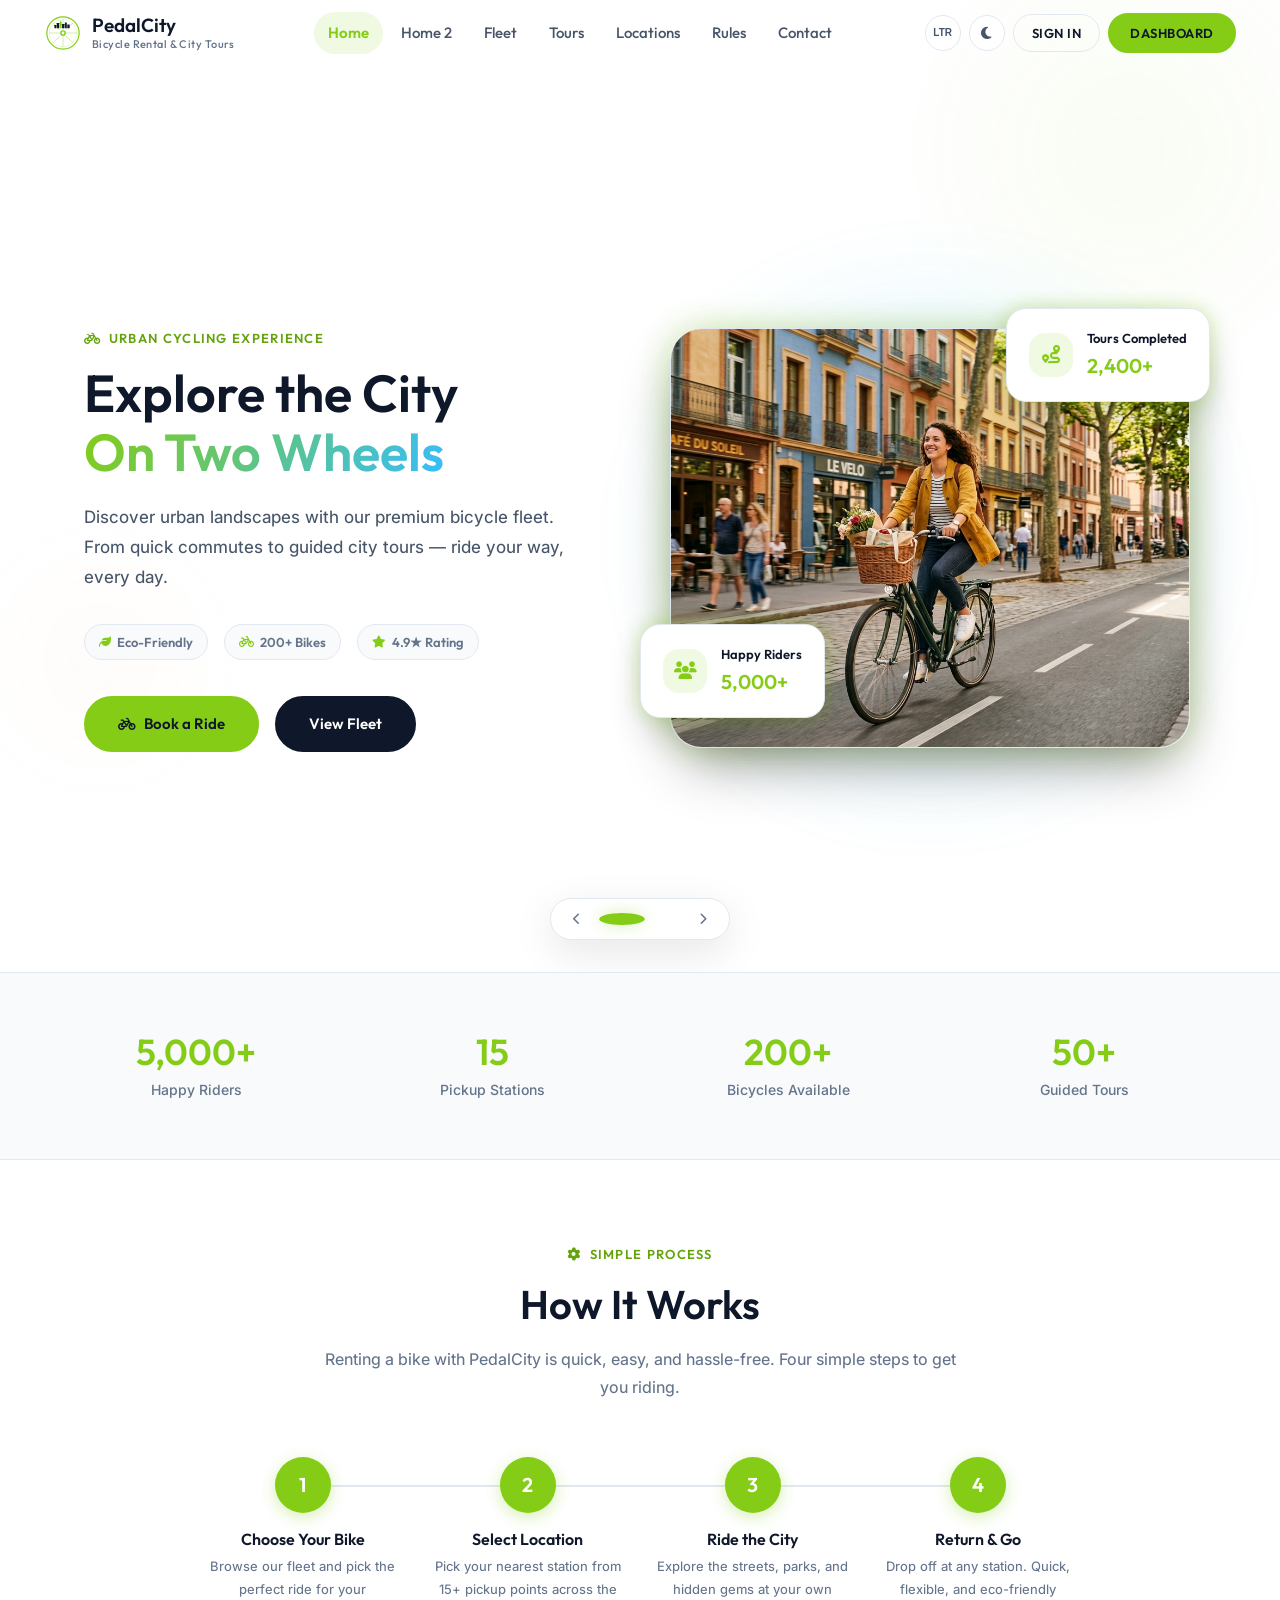
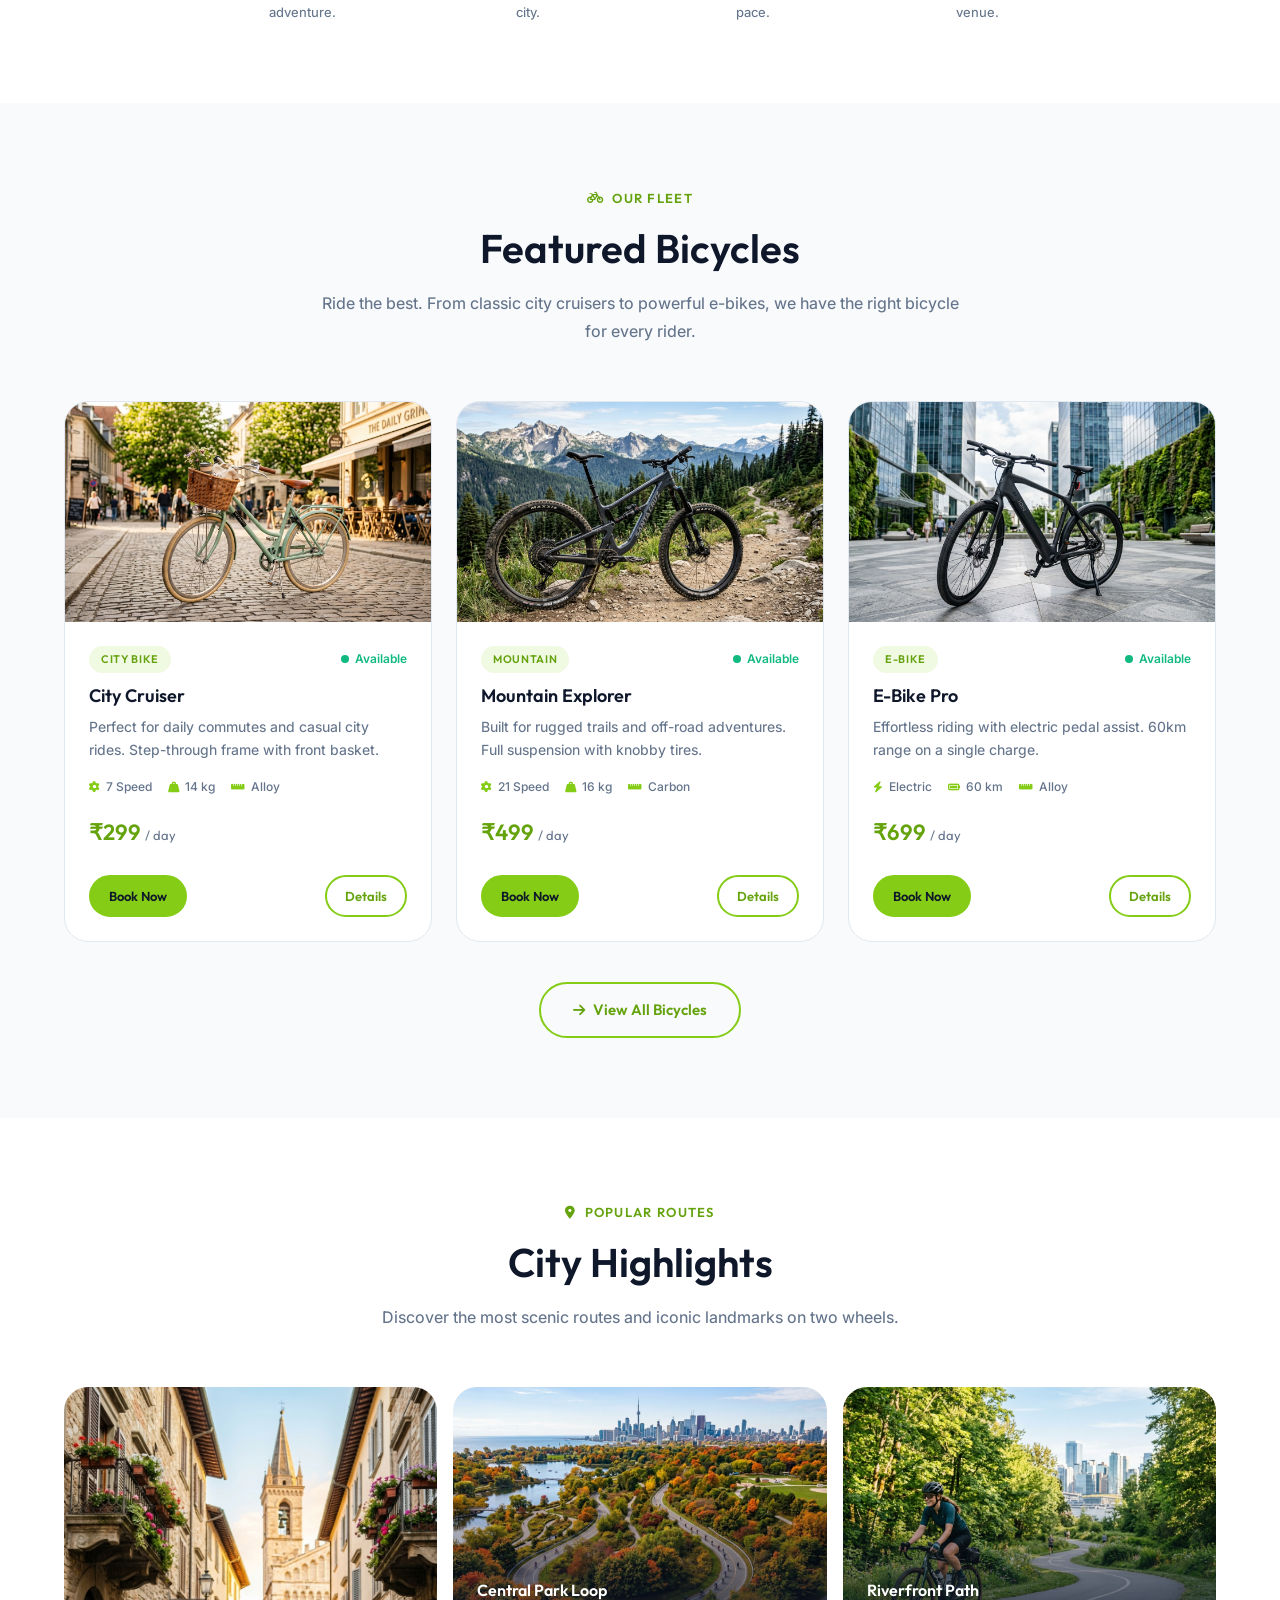
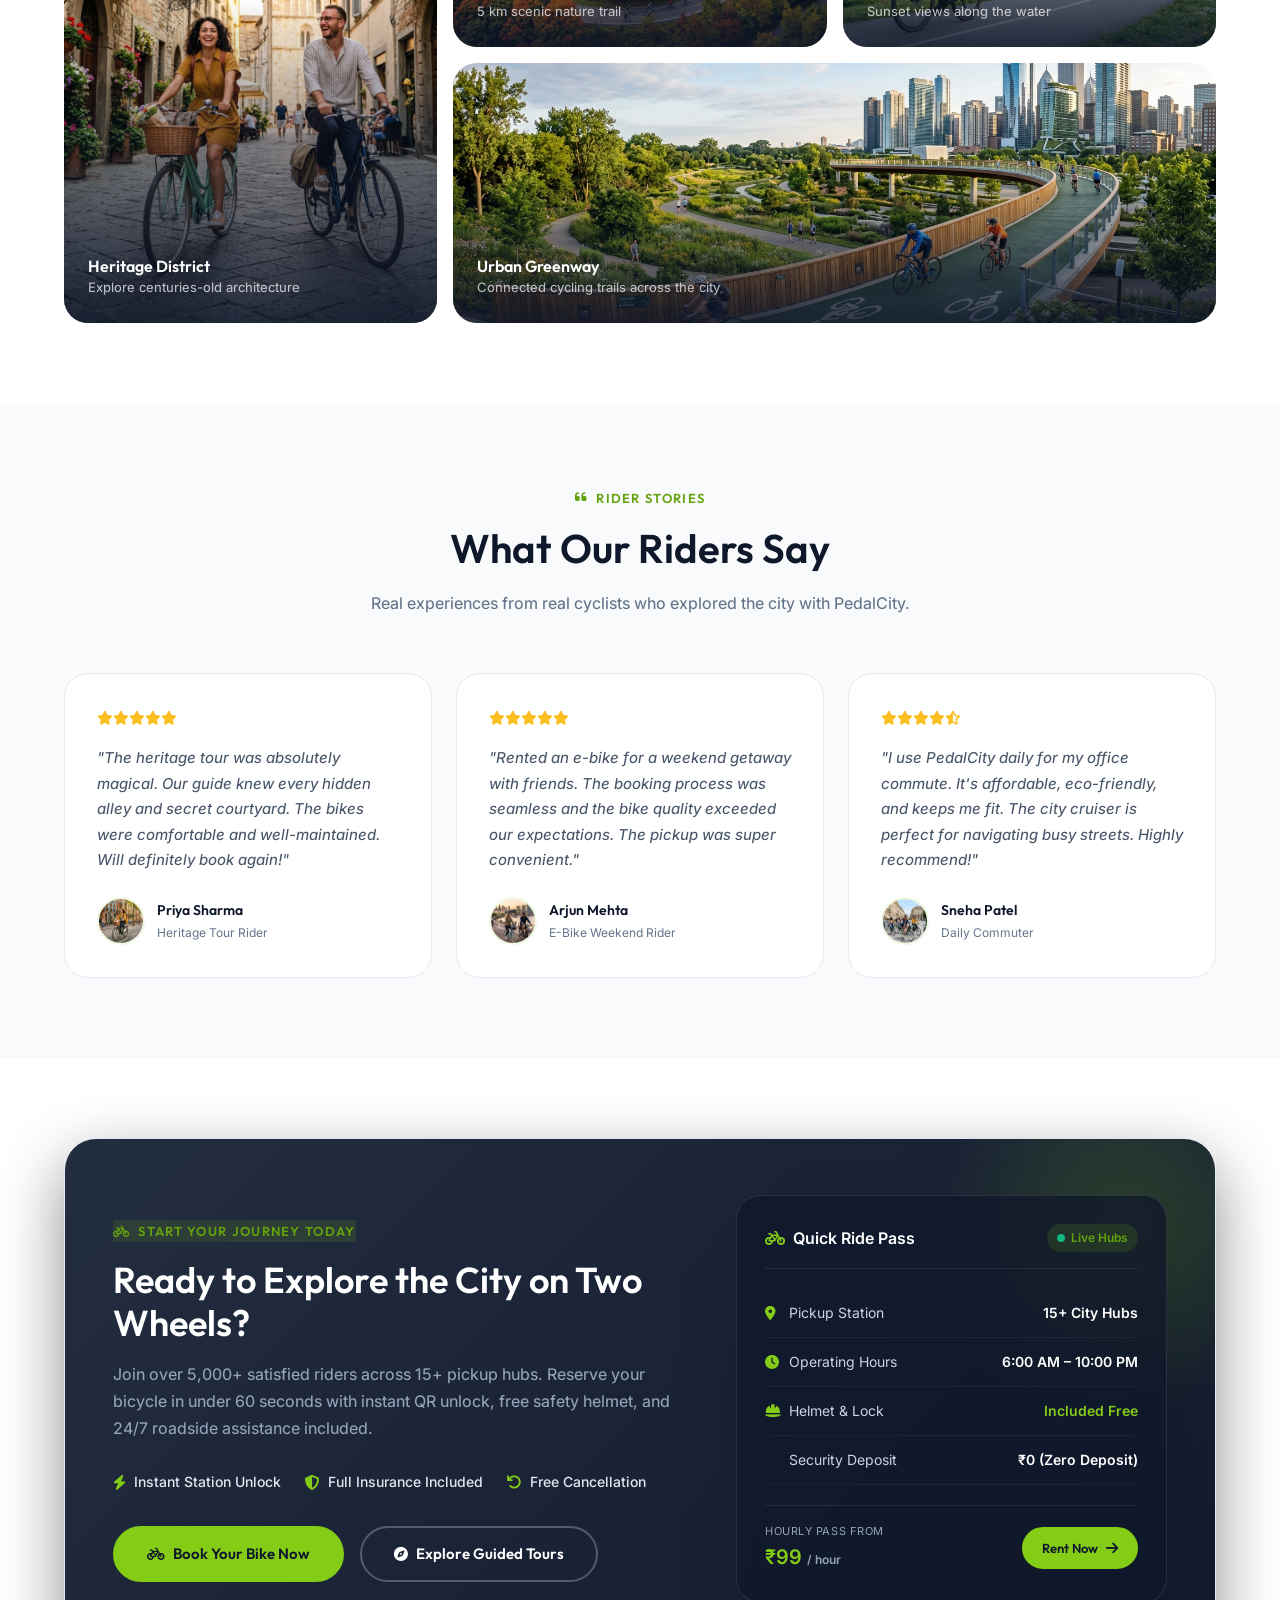
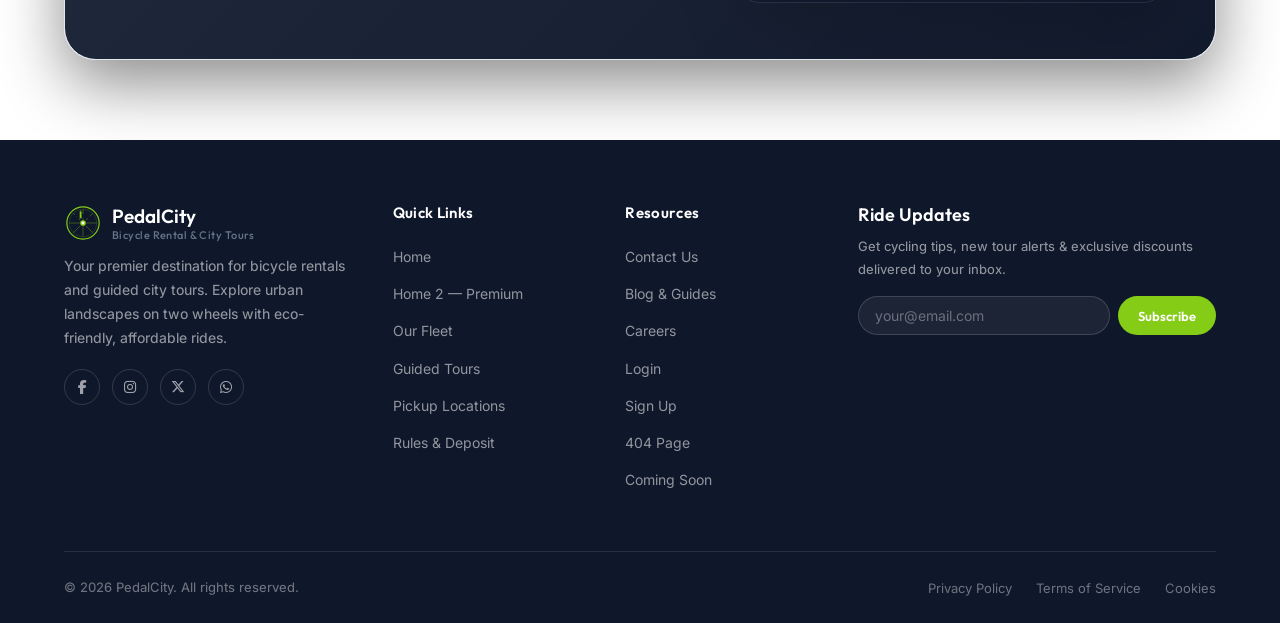
==== commit b1f167e7: "fix" ====
--- a/index.html
+++ b/index.html
@@ -177,7 +177,7 @@
             <div class="hero-split-visual">
                 <div class="hero-image-stack">
                     <div class="hero-image-main">
-                        <img src="assets/images/hero-group-ride.jpg" alt="Group of friends cycling together on city e-bikes" loading="lazy">
+                        <img src="assets/images/hero-slide-ebikes.jpg" alt="Diverse group of friends riding high-tech electric assist bicycles along a city greenway" loading="lazy">
                     </div>
                     <!-- Floating stat card: top -->
                     <div class="hero-float-card card-top">
@@ -216,179 +216,6 @@
     </div>
 </section>
 
-<!-- ========== HOW IT WORKS — TIMELINE ========== -->
-<section class="section section-alt">
-    <div class="container">
-        <div class="section-header animate-on-scroll">
-            <div class="section-label"><i class="fas fa-cog"></i> Simple Process</div>
-            <h2>How It Works</h2>
-            <p>Renting a bike with PedalCity is quick, easy, and hassle-free. Four simple steps to get you riding.</p>
-        </div>
-        <div class="timeline-steps animate-on-scroll">
-            <div class="timeline-step">
-                <div class="timeline-step-num">1</div>
-                <div class="timeline-line"></div>
-                <h4>Choose Your Bike</h4>
-                <p>Browse our fleet and pick the perfect ride for your adventure.</p>
-            </div>
-            <div class="timeline-step">
-                <div class="timeline-step-num">2</div>
-                <div class="timeline-line"></div>
-                <h4>Select Location</h4>
-                <p>Pick your nearest station from 15+ pickup points across the city.</p>
-            </div>
-            <div class="timeline-step">
-                <div class="timeline-step-num">3</div>
-                <div class="timeline-line"></div>
-                <h4>Ride the City</h4>
-                <p>Explore the streets, parks, and hidden gems at your own pace.</p>
-            </div>
-            <div class="timeline-step">
-                <div class="timeline-step-num">4</div>
-                <h4>Return & Go</h4>
-                <p>Drop off at any station. Quick, flexible, and eco-friendly.</p>
-            </div>
-        </div>
-    </div>
-</section>
-
-<!-- ========== FEATURED BIKES ========== -->
-<section class="section">
-    <div class="container">
-        <div class="section-header animate-on-scroll">
-            <div class="section-label"><i class="fas fa-bicycle"></i> Our Fleet</div>
-            <h2>Featured Bicycles</h2>
-            <p>Ride the best. From classic city cruisers to powerful e-bikes, we have the right bicycle for every rider.</p>
-        </div>
-        <div class="grid grid-3 animate-on-scroll">
-            <!-- Bike 1: City Cruiser -->
-            <div class="card">
-                <div class="card-img">
-                    <img src="assets/images/featured-city-cruiser.jpg" alt="City Cruiser bicycle — comfortable urban commuter" loading="lazy">
-                </div>
-                <div class="card-body">
-                    <div style="display:flex;align-items:center;justify-content:space-between;margin-bottom:0.75rem;">
-                        <span class="badge badge-primary">City Bike</span>
-                        <span style="display:flex;align-items:center;gap:0.375rem;font-size:0.75rem;color:var(--green);font-weight:600;"><span class="avail-dot"></span> Available</span>
-                    </div>
-                    <h3 class="card-title">City Cruiser</h3>
-                    <p class="card-text">Perfect for daily commutes and casual city rides. Step-through frame with front basket.</p>
-                    <div class="bike-specs">
-                        <span class="bike-spec"><i class="fas fa-cog"></i> 7 Speed</span>
-                        <span class="bike-spec"><i class="fas fa-weight-hanging"></i> 14 kg</span>
-                        <span class="bike-spec"><i class="fas fa-ruler-horizontal"></i> Alloy</span>
-                    </div>
-                    <div class="card-price">₹299 <span>/ day</span></div>
-                </div>
-                <div class="card-footer">
-                    <a href="fleet.html" class="btn btn-primary btn-sm">Book Now</a>
-                    <a href="fleet.html" class="btn btn-outline btn-sm">Details</a>
-                </div>
-            </div>
-            <!-- Bike 2: Mountain Explorer -->
-            <div class="card">
-                <div class="card-img">
-                    <img src="assets/images/featured-mountain-bike.jpg" alt="Mountain Explorer bicycle — rugged off-road adventure bike" loading="lazy">
-                </div>
-                <div class="card-body">
-                    <div style="display:flex;align-items:center;justify-content:space-between;margin-bottom:0.75rem;">
-                        <span class="badge badge-primary">Mountain</span>
-                        <span style="display:flex;align-items:center;gap:0.375rem;font-size:0.75rem;color:var(--green);font-weight:600;"><span class="avail-dot"></span> Available</span>
-                    </div>
-                    <h3 class="card-title">Mountain Explorer</h3>
-                    <p class="card-text">Built for rugged trails and off-road adventures. Full suspension with knobby tires.</p>
-                    <div class="bike-specs">
-                        <span class="bike-spec"><i class="fas fa-cog"></i> 21 Speed</span>
-                        <span class="bike-spec"><i class="fas fa-weight-hanging"></i> 16 kg</span>
-                        <span class="bike-spec"><i class="fas fa-ruler-horizontal"></i> Carbon</span>
-                    </div>
-                    <div class="card-price">₹499 <span>/ day</span></div>
-                </div>
-                <div class="card-footer">
-                    <a href="fleet.html" class="btn btn-primary btn-sm">Book Now</a>
-                    <a href="fleet.html" class="btn btn-outline btn-sm">Details</a>
-                </div>
-            </div>
-            <!-- Bike 3: E-Bike Pro -->
-            <div class="card">
-                <div class="card-img">
-                    <img src="assets/images/featured-ebike-pro.jpg" alt="E-Bike Pro — electric-assisted premium bicycle" loading="lazy">
-                </div>
-                <div class="card-body">
-                    <div style="display:flex;align-items:center;justify-content:space-between;margin-bottom:0.75rem;">
-                        <span class="badge badge-primary">E-Bike</span>
-                        <span style="display:flex;align-items:center;gap:0.375rem;font-size:0.75rem;color:var(--green);font-weight:600;"><span class="avail-dot"></span> Available</span>
-                    </div>
-                    <h3 class="card-title">E-Bike Pro</h3>
-                    <p class="card-text">Effortless riding with electric pedal assist. 60km range on a single charge.</p>
-                    <div class="bike-specs">
-                        <span class="bike-spec"><i class="fas fa-bolt"></i> Electric</span>
-                        <span class="bike-spec"><i class="fas fa-battery-full"></i> 60 km</span>
-                        <span class="bike-spec"><i class="fas fa-ruler-horizontal"></i> Alloy</span>
-                    </div>
-                    <div class="card-price">₹699 <span>/ day</span></div>
-                </div>
-                <div class="card-footer">
-                    <a href="fleet.html" class="btn btn-primary btn-sm">Book Now</a>
-                    <a href="fleet.html" class="btn btn-outline btn-sm">Details</a>
-                </div>
-            </div>
-        </div>
-        <div style="text-align:center;margin-top:2.5rem;" class="animate-on-scroll">
-            <a href="fleet.html" class="btn btn-outline btn-lg"><i class="fas fa-arrow-right"></i> View All Bicycles</a>
-        </div>
-    </div>
-</section>
-
-<!-- ========== CITY HIGHLIGHTS — BENTO GRID ========== -->
-<section class="section section-alt">
-    <div class="container">
-        <div class="section-header animate-on-scroll">
-            <div class="section-label"><i class="fas fa-map-marker-alt"></i> Popular Routes</div>
-            <h2>City Highlights</h2>
-            <p>Discover the most scenic routes and iconic landmarks on two wheels.</p>
-        </div>
-        <div class="bento-grid animate-on-scroll">
-            <div class="bento-item">
-                <img src="assets/images/bento-1.jpg" alt="Heritage district cycling route through historic architecture" loading="lazy">
-                <div class="bento-overlay">
-                    <div>
-                        <h4>Heritage District</h4>
-                        <p>Explore centuries-old architecture</p>
-                    </div>
-                </div>
-            </div>
-            <div class="bento-item">
-                <img src="assets/images/bento-2.jpg" alt="Scenic park cycling trail through autumn foliage" loading="lazy">
-                <div class="bento-overlay">
-                    <div>
-                        <h4>Central Park Loop</h4>
-                        <p>5 km scenic nature trail</p>
-                    </div>
-                </div>
-            </div>
-            <div class="bento-item">
-                <img src="assets/images/bento-3.jpg" alt="Waterfront cycling path along the river" loading="lazy">
-                <div class="bento-overlay">
-                    <div>
-                        <h4>Riverfront Path</h4>
-                        <p>Sunset views along the water</p>
-                    </div>
-                </div>
-            </div>
-            <div class="bento-item">
-                <img src="assets/images/cta-ride.jpg" alt="Aerial view of cycling paths through urban parks" loading="lazy">
-                <div class="bento-overlay">
-                    <div>
-                        <h4>Urban Greenway</h4>
-                        <p>Connected cycling trails across the city</p>
-                    </div>
-                </div>
-            </div>
-        </div>
-    </div>
-</section>
-
 <!-- ========== STATS BAR ========== -->
 <section class="stats-bar">
     <div class="container">
@@ -413,8 +240,181 @@
     </div>
 </section>
 
+<!-- ========== HOW IT WORKS — TIMELINE ========== -->
+<section class="section">
+    <div class="container">
+        <div class="section-header animate-on-scroll">
+            <div class="section-label"><i class="fas fa-cog"></i> Simple Process</div>
+            <h2>How It Works</h2>
+            <p>Renting a bike with PedalCity is quick, easy, and hassle-free. Four simple steps to get you riding.</p>
+        </div>
+        <div class="timeline-steps animate-on-scroll">
+            <div class="timeline-step">
+                <div class="timeline-step-num">1</div>
+                <div class="timeline-line"></div>
+                <h4>Choose Your Bike</h4>
+                <p>Browse our fleet and pick the perfect ride for your adventure.</p>
+            </div>
+            <div class="timeline-step">
+                <div class="timeline-step-num">2</div>
+                <div class="timeline-line"></div>
+                <h4>Select Location</h4>
+                <p>Pick your nearest station from 15+ pickup points across the city.</p>
+            </div>
+            <div class="timeline-step">
+                <div class="timeline-step-num">3</div>
+                <div class="timeline-line"></div>
+                <h4>Ride the City</h4>
+                <p>Explore the streets, parks, and hidden gems at your own pace.</p>
+            </div>
+            <div class="timeline-step">
+                <div class="timeline-step-num">4</div>
+                <h4>Return & Go</h4>
+                <p>Drop off at any station. Quick, flexible, and eco-friendly venue.</p>
+            </div>
+        </div>
+    </div>
+</section>
+
+<!-- ========== FEATURED BIKES ========== -->
+<section class="section section-alt">
+    <div class="container">
+        <div class="section-header animate-on-scroll">
+            <div class="section-label"><i class="fas fa-bicycle"></i> Our Fleet</div>
+            <h2>Featured Bicycles</h2>
+            <p>Ride the best. From classic city cruisers to powerful e-bikes, we have the right bicycle for every rider.</p>
+        </div>
+        <div class="grid grid-3 animate-on-scroll">
+            <!-- Bike 1: City Cruiser -->
+            <div class="card">
+                <div class="card-img">
+                    <img src="assets/images/featured-city-cruiser.jpg" alt="City Cruiser bicycle — comfortable urban commuter" loading="lazy">
+                </div>
+                <div class="card-body">
+                    <div style="display:flex;align-items:center;justify-content:space-between;margin-bottom:0.75rem;">
+                        <span class="badge badge-primary">City Bike</span>
+                        <span style="display:flex;align-items:center;gap:0.375rem;font-size:0.75rem;color:var(--green);font-weight:600;"><span class="avail-dot"></span> Available</span>
+                    </div>
+                    <h3 class="card-title">City Cruiser</h3>
+                    <p class="card-text">Perfect for daily commutes and casual city rides. Step-through frame with front basket.</p>
+                    <div class="bike-specs">
+                        <span class="bike-spec"><i class="fas fa-cog"></i> 7 Speed</span>
+                        <span class="bike-spec"><i class="fas fa-weight-hanging"></i> 14 kg</span>
+                        <span class="bike-spec"><i class="fas fa-ruler-horizontal"></i> Alloy</span>
+                    </div>
+                    <div class="card-price">₹299 <span>/ day</span></div>
+                </div>
+                <div class="card-footer">
+                    <a href="fleet.html" class="btn btn-primary btn-sm">Book Now</a>
+                    <a href="fleet.html" class="btn btn-outline btn-sm">Details</a>
+                </div>
+            </div>
+            <!-- Bike 2: Mountain Explorer -->
+            <div class="card">
+                <div class="card-img">
+                    <img src="assets/images/featured-mountain-bike.jpg" alt="Mountain Explorer bicycle — rugged off-road adventure bike" loading="lazy">
+                </div>
+                <div class="card-body">
+                    <div style="display:flex;align-items:center;justify-content:space-between;margin-bottom:0.75rem;">
+                        <span class="badge badge-primary">Mountain</span>
+                        <span style="display:flex;align-items:center;gap:0.375rem;font-size:0.75rem;color:var(--green);font-weight:600;"><span class="avail-dot"></span> Available</span>
+                    </div>
+                    <h3 class="card-title">Mountain Explorer</h3>
+                    <p class="card-text">Built for rugged trails and off-road adventures. Full suspension with knobby tires.</p>
+                    <div class="bike-specs">
+                        <span class="bike-spec"><i class="fas fa-cog"></i> 21 Speed</span>
+                        <span class="bike-spec"><i class="fas fa-weight-hanging"></i> 16 kg</span>
+                        <span class="bike-spec"><i class="fas fa-ruler-horizontal"></i> Carbon</span>
+                    </div>
+                    <div class="card-price">₹499 <span>/ day</span></div>
+                </div>
+                <div class="card-footer">
+                    <a href="fleet.html" class="btn btn-primary btn-sm">Book Now</a>
+                    <a href="fleet.html" class="btn btn-outline btn-sm">Details</a>
+                </div>
+            </div>
+            <!-- Bike 3: E-Bike Pro -->
+            <div class="card">
+                <div class="card-img">
+                    <img src="assets/images/featured-ebike-pro.jpg" alt="E-Bike Pro — electric-assisted premium bicycle" loading="lazy">
+                </div>
+                <div class="card-body">
+                    <div style="display:flex;align-items:center;justify-content:space-between;margin-bottom:0.75rem;">
+                        <span class="badge badge-primary">E-Bike</span>
+                        <span style="display:flex;align-items:center;gap:0.375rem;font-size:0.75rem;color:var(--green);font-weight:600;"><span class="avail-dot"></span> Available</span>
+                    </div>
+                    <h3 class="card-title">E-Bike Pro</h3>
+                    <p class="card-text">Effortless riding with electric pedal assist. 60km range on a single charge.</p>
+                    <div class="bike-specs">
+                        <span class="bike-spec"><i class="fas fa-bolt"></i> Electric</span>
+                        <span class="bike-spec"><i class="fas fa-battery-full"></i> 60 km</span>
+                        <span class="bike-spec"><i class="fas fa-ruler-horizontal"></i> Alloy</span>
+                    </div>
+                    <div class="card-price">₹699 <span>/ day</span></div>
+                </div>
+                <div class="card-footer">
+                    <a href="fleet.html" class="btn btn-primary btn-sm">Book Now</a>
+                    <a href="fleet.html" class="btn btn-outline btn-sm">Details</a>
+                </div>
+            </div>
+        </div>
+        <div style="text-align:center;margin-top:2.5rem;" class="animate-on-scroll">
+            <a href="fleet.html" class="btn btn-outline btn-lg"><i class="fas fa-arrow-right"></i> View All Bicycles</a>
+        </div>
+    </div>
+</section>
+
+<!-- ========== CITY HIGHLIGHTS — BENTO GRID ========== -->
+<section class="section">
+    <div class="container">
+        <div class="section-header animate-on-scroll">
+            <div class="section-label"><i class="fas fa-map-marker-alt"></i> Popular Routes</div>
+            <h2>City Highlights</h2>
+            <p>Discover the most scenic routes and iconic landmarks on two wheels.</p>
+        </div>
+        <div class="bento-grid animate-on-scroll">
+            <div class="bento-item">
+                <img src="assets/images/bento-heritage-district.jpg" alt="Heritage district cycling route through historic architecture" loading="lazy">
+                <div class="bento-overlay">
+                    <div>
+                        <h4>Heritage District</h4>
+                        <p>Explore centuries-old architecture</p>
+                    </div>
+                </div>
+            </div>
+            <div class="bento-item">
+                <img src="assets/images/bento-2.jpg" alt="Scenic park cycling trail through autumn foliage" loading="lazy">
+                <div class="bento-overlay">
+                    <div>
+                        <h4>Central Park Loop</h4>
+                        <p>5 km scenic nature trail</p>
+                    </div>
+                </div>
+            </div>
+            <div class="bento-item">
+                <img src="assets/images/bento-3.jpg" alt="Waterfront cycling path along the river" loading="lazy">
+                <div class="bento-overlay">
+                    <div>
+                        <h4>Riverfront Path</h4>
+                        <p>Sunset views along the water</p>
+                    </div>
+                </div>
+            </div>
+            <div class="bento-item">
+                <img src="assets/images/bento-urban-greenway.jpg" alt="Aerial view of connected greenway cycling paths connecting city skyline and parks" loading="lazy">
+                <div class="bento-overlay">
+                    <div>
+                        <h4>Urban Greenway</h4>
+                        <p>Connected cycling trails across the city</p>
+                    </div>
+                </div>
+            </div>
+        </div>
+    </div>
+</section>
+
 <!-- ========== TESTIMONIALS ========== -->
-<section class="section">
+<section class="section section-alt">
     <div class="container">
         <div class="section-header animate-on-scroll">
             <div class="section-label"><i class="fas fa-quote-left"></i> Rider Stories</div>
--- a/style.css
+++ b/style.css
@@ -16,6 +16,7 @@
     --primary-text: #65A30D;
     --primary-gradient-2: #10B981;
     --primary-overlay: rgba(132, 204, 22, 0.88);
+    --primary-contrast: #0F172A;
     --secondary: #0F172A;
     --secondary-hover: #1E293B;
 
@@ -1012,10 +1013,19 @@
 }
 
 .hero-title-gradient {
-    background: linear-gradient(135deg, var(--primary), var(--primary-gradient-2));
+    background: linear-gradient(120deg, var(--primary) 0%, #38bdf8 40%, var(--primary) 70%, #a3e635 100%);
+    background-size: 260% auto;
     -webkit-background-clip: text;
     -webkit-text-fill-color: transparent;
     background-clip: text;
+    animation: textShimmer 7s ease-in-out infinite;
+    display: inline-block;
+}
+
+@keyframes textShimmer {
+    0% { background-position: 0% 50%; }
+    50% { background-position: 100% 50%; }
+    100% { background-position: 0% 50%; }
 }
 
 .trust-badges {
@@ -1036,8 +1046,25 @@
     border: 1px solid var(--border-default);
     padding: 0.375rem 0.875rem;
     border-radius: var(--radius-full);
-}
-.trust-badge i { color: var(--primary); font-size: 0.75rem; }
+    transition: all 0.3s cubic-bezier(0.16, 1, 0.3, 1);
+}
+
+.trust-badge:hover {
+    transform: translateY(-3px) scale(1.03);
+    border-color: var(--primary);
+    color: var(--text-heading);
+    box-shadow: 0 8px 20px rgba(0, 0, 0, 0.15), 0 0 15px var(--primary-glow);
+}
+
+.trust-badge i {
+    color: var(--primary);
+    font-size: 0.75rem;
+    transition: transform 0.3s ease;
+}
+
+.trust-badge:hover i {
+    transform: scale(1.2) rotate(-8deg);
+}
 
 .hero-split-visual {
     flex: 1;
@@ -1045,50 +1072,133 @@
     display: flex;
     justify-content: center;
     align-items: center;
+    perspective: 1200px;
 }
 
 .hero-image-stack {
     position: relative;
     width: 100%;
     max-width: 520px;
+    transform-style: preserve-3d;
+    transition: transform 0.4s cubic-bezier(0.16, 1, 0.3, 1);
+}
+
+/* Ambient Radiant Glow Halo */
+.hero-image-stack::before {
+    content: '';
+    position: absolute;
+    top: 50%;
+    left: 50%;
+    width: 125%;
+    height: 125%;
+    transform: translate(-50%, -50%);
+    background: radial-gradient(circle, var(--primary-glow) 0%, rgba(56, 189, 248, 0.18) 40%, transparent 70%);
+    border-radius: 50%;
+    filter: blur(45px);
+    z-index: 0;
+    pointer-events: none;
+    opacity: 0.75;
+    animation: ambientHaloPulse 6s ease-in-out infinite alternate;
+}
+
+@keyframes ambientHaloPulse {
+    0% { transform: translate(-50%, -50%) scale(0.92); opacity: 0.6; }
+    50% { transform: translate(-48%, -52%) scale(1.08); opacity: 0.9; filter: blur(52px); }
+    100% { transform: translate(-52%, -48%) scale(0.96); opacity: 0.65; }
 }
 
 .hero-image-main {
+    position: relative;
+    z-index: 1;
     width: 100%;
     height: 420px;
     border-radius: var(--radius-3xl);
     overflow: hidden;
-    box-shadow: var(--shadow-xl);
+    box-shadow: 0 25px 60px -15px rgba(0, 0, 0, 0.45), 0 0 35px var(--primary-glow);
+    border: 1px solid var(--border-default);
+    transition: transform 0.5s cubic-bezier(0.16, 1, 0.3, 1), box-shadow 0.5s ease;
+}
+
+.hero-image-main::after {
+    content: '';
+    position: absolute;
+    top: 0;
+    left: -150%;
+    width: 100%;
+    height: 100%;
+    background: linear-gradient(105deg, transparent 20%, rgba(255, 255, 255, 0.28) 50%, transparent 80%);
+    transform: skewX(-25deg);
+    transition: left 0.85s ease-in-out;
+    pointer-events: none;
+    z-index: 2;
+}
+
+.hero-split-visual:hover .hero-image-main::after {
+    left: 200%;
 }
 
 .hero-image-main img {
     width: 100%;
     height: 100%;
     object-fit: cover;
+    transition: transform 0.6s cubic-bezier(0.16, 1, 0.3, 1);
+}
+
+.hero-split-visual:hover .hero-image-main img {
+    transform: scale(1.04);
 }
 
 .hero-float-card {
     position: absolute;
+    z-index: 3;
     background: var(--bg-card);
+    backdrop-filter: blur(16px);
+    -webkit-backdrop-filter: blur(16px);
     border: 1px solid var(--border-default);
     border-radius: var(--radius-xl);
-    padding: 1rem 1.25rem;
-    box-shadow: var(--shadow-lg);
-    display: flex;
-    align-items: center;
-    gap: 0.75rem;
-    animation: float 3s ease-in-out infinite;
+    padding: 1.125rem 1.375rem;
+    box-shadow: 0 16px 36px rgba(0, 0, 0, 0.12), 0 0 20px var(--primary-glow);
+    display: flex;
+    align-items: center;
+    gap: 0.875rem;
+    transition: all 0.35s cubic-bezier(0.16, 1, 0.3, 1);
+    cursor: default;
+}
+
+.dark .hero-float-card {
+    background: rgba(30, 41, 59, 0.88);
+    border-color: rgba(255, 255, 255, 0.12);
+    box-shadow: 0 16px 36px rgba(0, 0, 0, 0.35), 0 0 20px var(--primary-glow);
+}
+
+.hero-float-card:hover {
+    transform: translateY(-6px) scale(1.05) !important;
+    border-color: var(--primary);
+    box-shadow: 0 20px 45px rgba(0, 0, 0, 0.25), 0 0 30px var(--primary-glow);
 }
 
 .hero-float-card.card-top {
     top: -20px;
     right: -20px;
+    animation: floatTop 4.5s ease-in-out infinite alternate;
 }
 
 .hero-float-card.card-bottom {
     bottom: 30px;
     left: -30px;
-    animation-delay: -1.5s;
+    animation: floatBottom 5.5s ease-in-out 1s infinite alternate;
+}
+
+@keyframes floatTop {
+    0% { transform: translateY(0) rotate(0deg); }
+    50% { transform: translateY(-12px) rotate(1.2deg); }
+    100% { transform: translateY(2px) rotate(-0.5deg); }
+}
+
+@keyframes floatBottom {
+    0% { transform: translateY(0) rotate(0deg); }
+    50% { transform: translateY(-10px) rotate(-1.5deg); }
+    100% { transform: translateY(4px) rotate(0.8deg); }
 }
 
 .hero-float-icon {
@@ -1102,6 +1212,11 @@
     color: var(--primary);
     font-size: 1.125rem;
     flex-shrink: 0;
+    transition: transform 0.3s ease;
+}
+
+.hero-float-card:hover .hero-float-icon {
+    transform: scale(1.15) rotate(-6deg);
 }
 
 .hero-float-label {
@@ -1603,8 +1718,12 @@
    STATS BAR
    ============================================================ */
 .stats-bar {
-    background: var(--secondary);
+    background: var(--bg-surface);
+    border-top: 1px solid var(--border-default);
+    border-bottom: 1px solid var(--border-default);
     padding: 3.5rem 0;
+    position: relative;
+    z-index: 5;
 }
 
 .stats-grid {
@@ -1624,7 +1743,7 @@
 
 .stat-item p {
     font-size: 0.875rem;
-    color: rgba(255,255,255,0.55);
+    color: var(--text-muted);
     font-weight: 500;
 }
 
@@ -1805,26 +1924,27 @@
    SPLIT CTA CARD (Image on Left)
    ============================================================ */
 .cta-split-section {
-    padding: 4.5rem 0;
+    padding: 3rem 0;
     position: relative;
 }
 
 .cta-split-card {
     background: var(--bg-card);
     border: 1px solid var(--border-default);
-    border-radius: var(--radius-3xl);
+    border-radius: var(--radius-2xl);
     overflow: hidden;
     display: grid;
     grid-template-columns: 1fr 1fr;
-    align-items: center;
+    align-items: stretch;
     box-shadow: var(--shadow-xl);
     position: relative;
 }
 
 .cta-split-img-wrap {
     position: relative;
+    width: 100%;
     height: 100%;
-    min-height: 380px;
+    min-height: 100%;
     overflow: hidden;
 }
 
@@ -1841,41 +1961,44 @@
 
 .cta-split-badge {
     position: absolute;
-    bottom: 1.5rem;
-    left: 1.5rem;
+    bottom: 1.25rem;
+    left: 1.25rem;
     background: rgba(15, 23, 42, 0.88);
     border: 1px solid rgba(255, 255, 255, 0.15);
     backdrop-filter: blur(12px);
     -webkit-backdrop-filter: blur(12px);
-    border-radius: var(--radius-xl);
-    padding: 0.75rem 1.25rem;
-    display: flex;
-    align-items: center;
-    gap: 0.75rem;
+    border-radius: var(--radius-lg);
+    padding: 0.625rem 1rem;
+    display: flex;
+    align-items: center;
+    gap: 0.625rem;
     color: #F8FAFC;
     box-shadow: 0 10px 25px rgba(0, 0, 0, 0.35);
 }
 
 [dir="rtl"] .cta-split-badge {
     left: auto;
-    right: 1.5rem;
+    right: 1.25rem;
 }
 
 .cta-split-content {
-    padding: 3.5rem 3rem;
+    padding: 2rem 2.5rem;
+    display: flex;
+    flex-direction: column;
+    justify-content: center;
 }
 
 .cta-split-perks {
     display: flex;
     flex-direction: column;
+    gap: 0.5rem;
+    margin: 1rem 0 1.5rem;
+}
+
+.cta-split-perk-item {
+    display: flex;
+    align-items: center;
     gap: 0.625rem;
-    margin: 1.5rem 0 2rem;
-}
-
-.cta-split-perk-item {
-    display: flex;
-    align-items: center;
-    gap: 0.75rem;
     font-size: 0.875rem;
     color: var(--text-body);
     font-weight: 500;
@@ -1884,7 +2007,7 @@
 .cta-split-perk-item i {
     color: var(--primary);
     font-size: 0.875rem;
-    width: 20px;
+    width: 18px;
     text-align: center;
 }
 
@@ -1907,11 +2030,11 @@
         order: 2;
     }
     .cta-split-img-wrap {
-        min-height: 260px;
-        max-height: 300px;
+        min-height: 240px;
+        max-height: 280px;
     }
     .cta-split-content {
-        padding: 2.25rem 1.5rem;
+        padding: 1.75rem 1.25rem;
     }
 }
 
@@ -2294,6 +2417,9 @@
     text-align: center;
     transition: var(--transition-premium);
     position: relative;
+    display: flex;
+    flex-direction: column;
+    height: 100%;
 }
 .pricing-card:hover {
     box-shadow: var(--shadow-card-hover);
@@ -2353,6 +2479,10 @@
 .pricing-features {
     text-align: left;
     margin-bottom: 2rem;
+    flex: 1 0 auto;
+    display: flex;
+    flex-direction: column;
+    gap: 0.625rem;
 }
 
 .pricing-features li {
@@ -2361,7 +2491,13 @@
     gap: 0.625rem;
     font-size: 0.875rem;
     color: var(--text-body);
-    margin-bottom: 0.625rem;
+    margin-bottom: 0;
+}
+
+.pricing-card .btn,
+.pricing-card a.btn {
+    margin-top: auto;
+    width: 100%;
 }
 
 .pricing-features li i {
@@ -5591,3 +5727,238 @@
     box-shadow: 0 0 8px var(--primary);
 }
 
+/* ============================================================
+   WHAT CUSTOMERS SAY — HORIZONTAL COMPACT REVIEWS CAROUSEL
+   ============================================================ */
+.reviews-carousel-section {
+    position: relative;
+    overflow: hidden;
+    padding: 4.5rem 0;
+}
+
+.reviews-header-wrap {
+    display: flex;
+    align-items: flex-end;
+    justify-content: space-between;
+    gap: 1.5rem;
+    margin-bottom: 2.25rem;
+    flex-wrap: wrap;
+}
+
+.reviews-header-left {
+    max-width: 600px;
+}
+
+.reviews-header-left .section-label {
+    margin-bottom: 0.5rem;
+}
+
+.reviews-header-left h2 {
+    font-size: 2.125rem;
+    margin-bottom: 0.5rem;
+}
+
+.reviews-header-left p {
+    color: var(--text-muted);
+    font-size: 0.9375rem;
+    font-weight: 450;
+    margin: 0;
+}
+
+.reviews-controls {
+    display: flex;
+    align-items: center;
+    gap: 0.75rem;
+}
+
+.review-nav-btn {
+    width: 44px;
+    height: 44px;
+    border-radius: var(--radius-full);
+    background: var(--bg-card);
+    border: 1px solid var(--border-default);
+    color: var(--text-heading);
+    display: inline-flex;
+    align-items: center;
+    justify-content: center;
+    cursor: pointer;
+    font-size: 0.95rem;
+    font-weight: 700;
+    transition: all var(--transition-fast);
+    box-shadow: 0 2px 10px rgba(0, 0, 0, 0.08);
+}
+
+.review-nav-btn i {
+    color: inherit;
+    transition: color var(--transition-fast);
+}
+
+.review-nav-btn:hover,
+.review-nav-btn:focus-visible {
+    background: var(--primary);
+    color: #0F172A !important;
+    border-color: var(--primary);
+    transform: translateY(-2px);
+    box-shadow: 0 6px 20px var(--primary-glow);
+}
+
+.review-nav-btn:active {
+    transform: translateY(0) scale(0.96);
+}
+
+.reviews-carousel-viewport {
+    width: 100%;
+    max-width: 780px;
+    margin: 0 auto;
+    overflow: hidden;
+    position: relative;
+    border-radius: var(--radius-xl);
+    padding: 0.5rem 0.25rem;
+}
+
+.reviews-track {
+    display: flex;
+    gap: 2rem;
+    transition: transform 0.45s cubic-bezier(0.16, 1, 0.3, 1);
+    will-change: transform;
+    width: 100%;
+}
+
+.review-carousel-card {
+    flex: 0 0 100%;
+    max-width: 100%;
+    width: 100%;
+    box-sizing: border-box;
+    background: var(--bg-card);
+    border: 1px solid var(--border-default);
+    border-radius: var(--radius-xl);
+    padding: 2.25rem 2.5rem;
+    display: flex;
+    flex-direction: column;
+    justify-content: space-between;
+    box-shadow: var(--shadow-sm);
+    transition: all var(--transition-normal);
+    position: relative;
+    min-height: 220px;
+}
+
+.review-carousel-card:hover {
+    transform: translateY(-4px);
+    border-color: var(--primary);
+    box-shadow: var(--shadow-md), 0 0 20px var(--primary-glow);
+}
+
+.review-card-top {
+    display: flex;
+    align-items: center;
+    justify-content: space-between;
+    margin-bottom: 1.25rem;
+}
+
+.review-stars {
+    display: flex;
+    gap: 0.3rem;
+    color: #f59e0b;
+    font-size: 0.9375rem;
+}
+
+.review-verified-badge {
+    display: inline-flex;
+    align-items: center;
+    gap: 0.35rem;
+    padding: 0.3rem 0.75rem;
+    border-radius: var(--radius-full);
+    background: rgba(46, 204, 113, 0.12);
+    border: 1px solid rgba(46, 204, 113, 0.25);
+    color: var(--green);
+    font-size: 0.75rem;
+    font-weight: 600;
+}
+
+.review-quote-text {
+    font-size: 1.0625rem;
+    line-height: 1.7;
+    color: var(--text-body);
+    font-weight: 450;
+    margin-bottom: 1.75rem;
+    flex-grow: 1;
+}
+
+.review-author-info {
+    display: flex;
+    align-items: center;
+    gap: 1rem;
+    padding-top: 1.25rem;
+    border-top: 1px solid var(--border-default);
+}
+
+.review-author-avatar {
+    width: 50px;
+    height: 50px;
+    border-radius: 50%;
+    object-fit: cover;
+    border: 2px solid var(--primary);
+    flex-shrink: 0;
+    box-shadow: 0 2px 10px var(--primary-glow);
+}
+
+.review-author-name {
+    font-family: var(--font-heading);
+    font-size: 1rem;
+    font-weight: 600 !important;
+    color: var(--text-heading);
+    margin-bottom: 0.15rem;
+}
+
+.review-author-role {
+    font-size: 0.8125rem;
+    color: var(--text-muted);
+}
+
+.reviews-dots-container {
+    display: flex;
+    align-items: center;
+    justify-content: center;
+    gap: 0.5rem;
+    margin-top: 2rem;
+}
+
+.review-dot {
+    width: 10px;
+    height: 10px;
+    border-radius: var(--radius-full);
+    background: var(--border-default);
+    border: none;
+    cursor: pointer;
+    transition: all var(--transition-fast);
+    padding: 0;
+}
+
+.review-dot.active {
+    width: 28px;
+    background: var(--primary);
+    box-shadow: 0 0 10px var(--primary-glow);
+}
+
+@media (max-width: 640px) {
+    .reviews-carousel-viewport {
+        max-width: 100%;
+    }
+    .review-carousel-card {
+        padding: 1.5rem;
+    }
+    .review-quote-text {
+        font-size: 0.95rem;
+        line-height: 1.6;
+        margin-bottom: 1.25rem;
+    }
+    .reviews-header-wrap {
+        flex-direction: column;
+        align-items: flex-start;
+    }
+    .reviews-controls {
+        align-self: flex-start;
+    }
+}
+
+
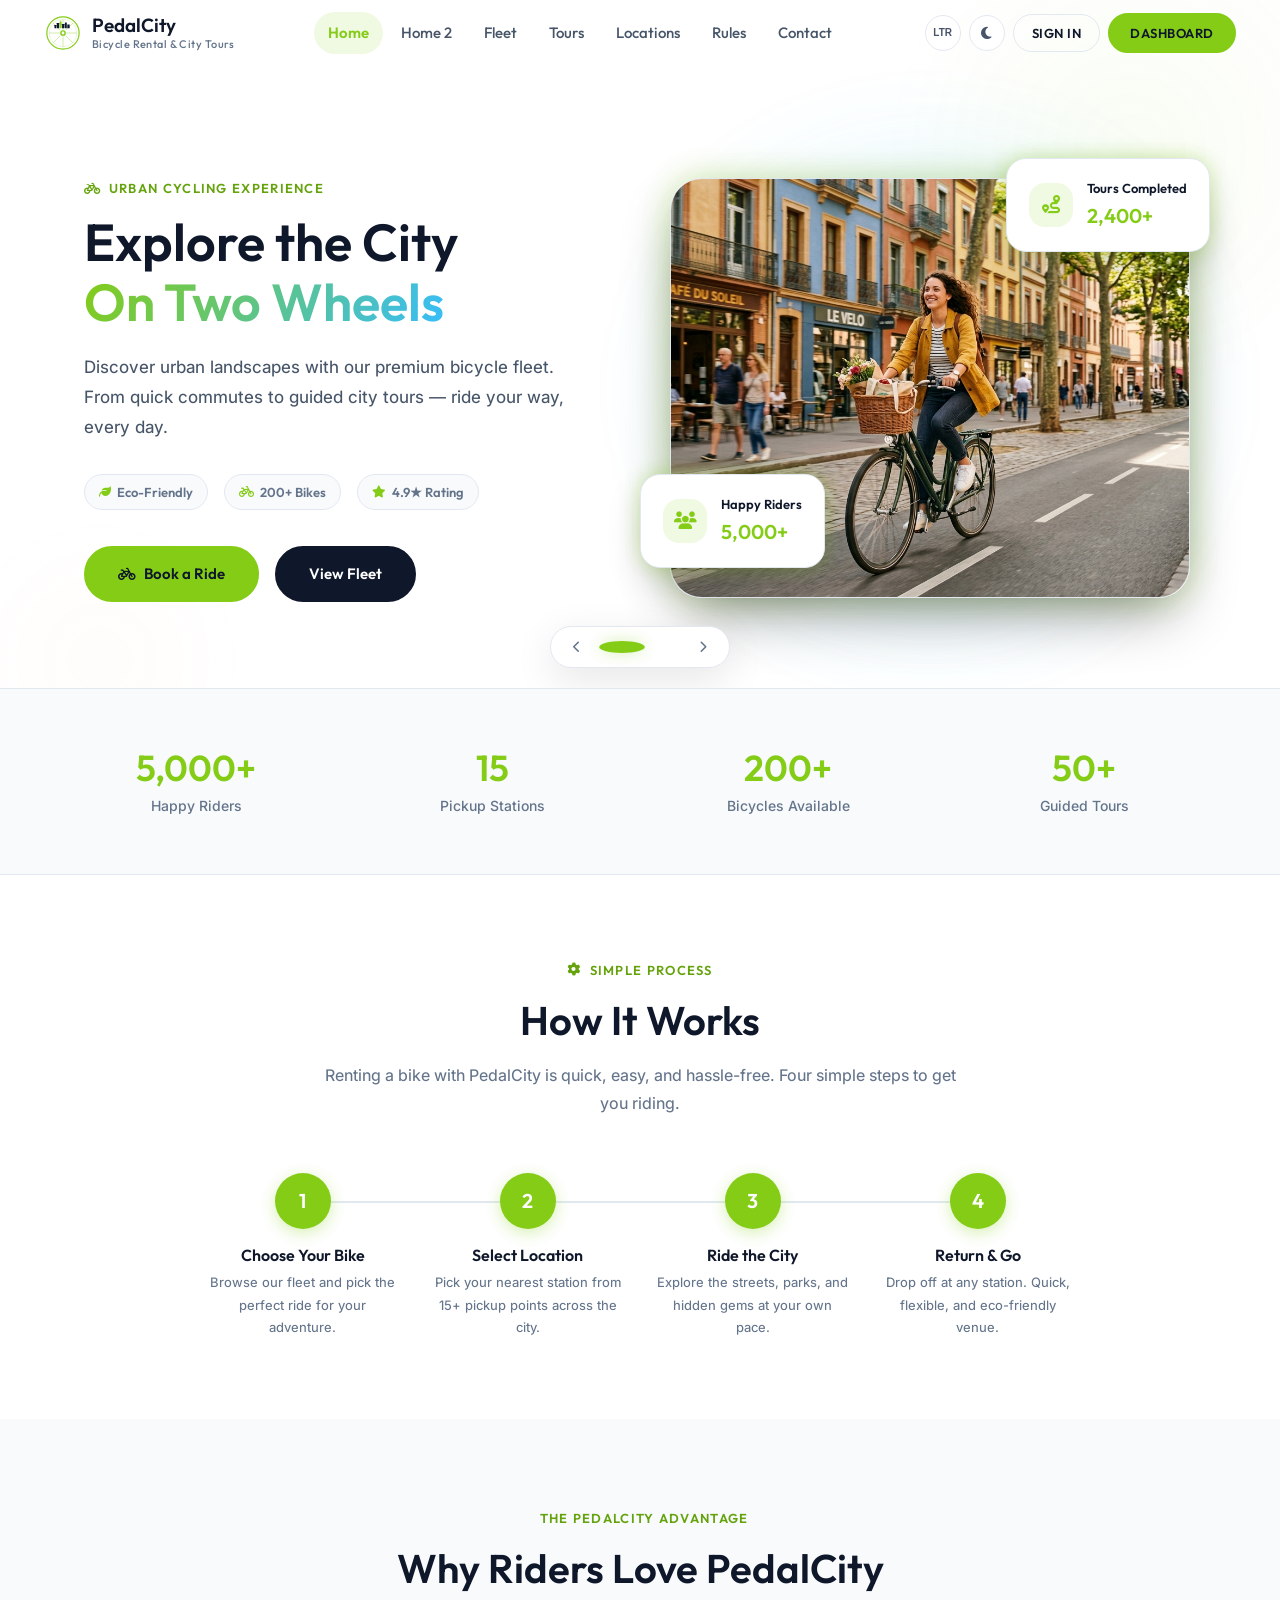
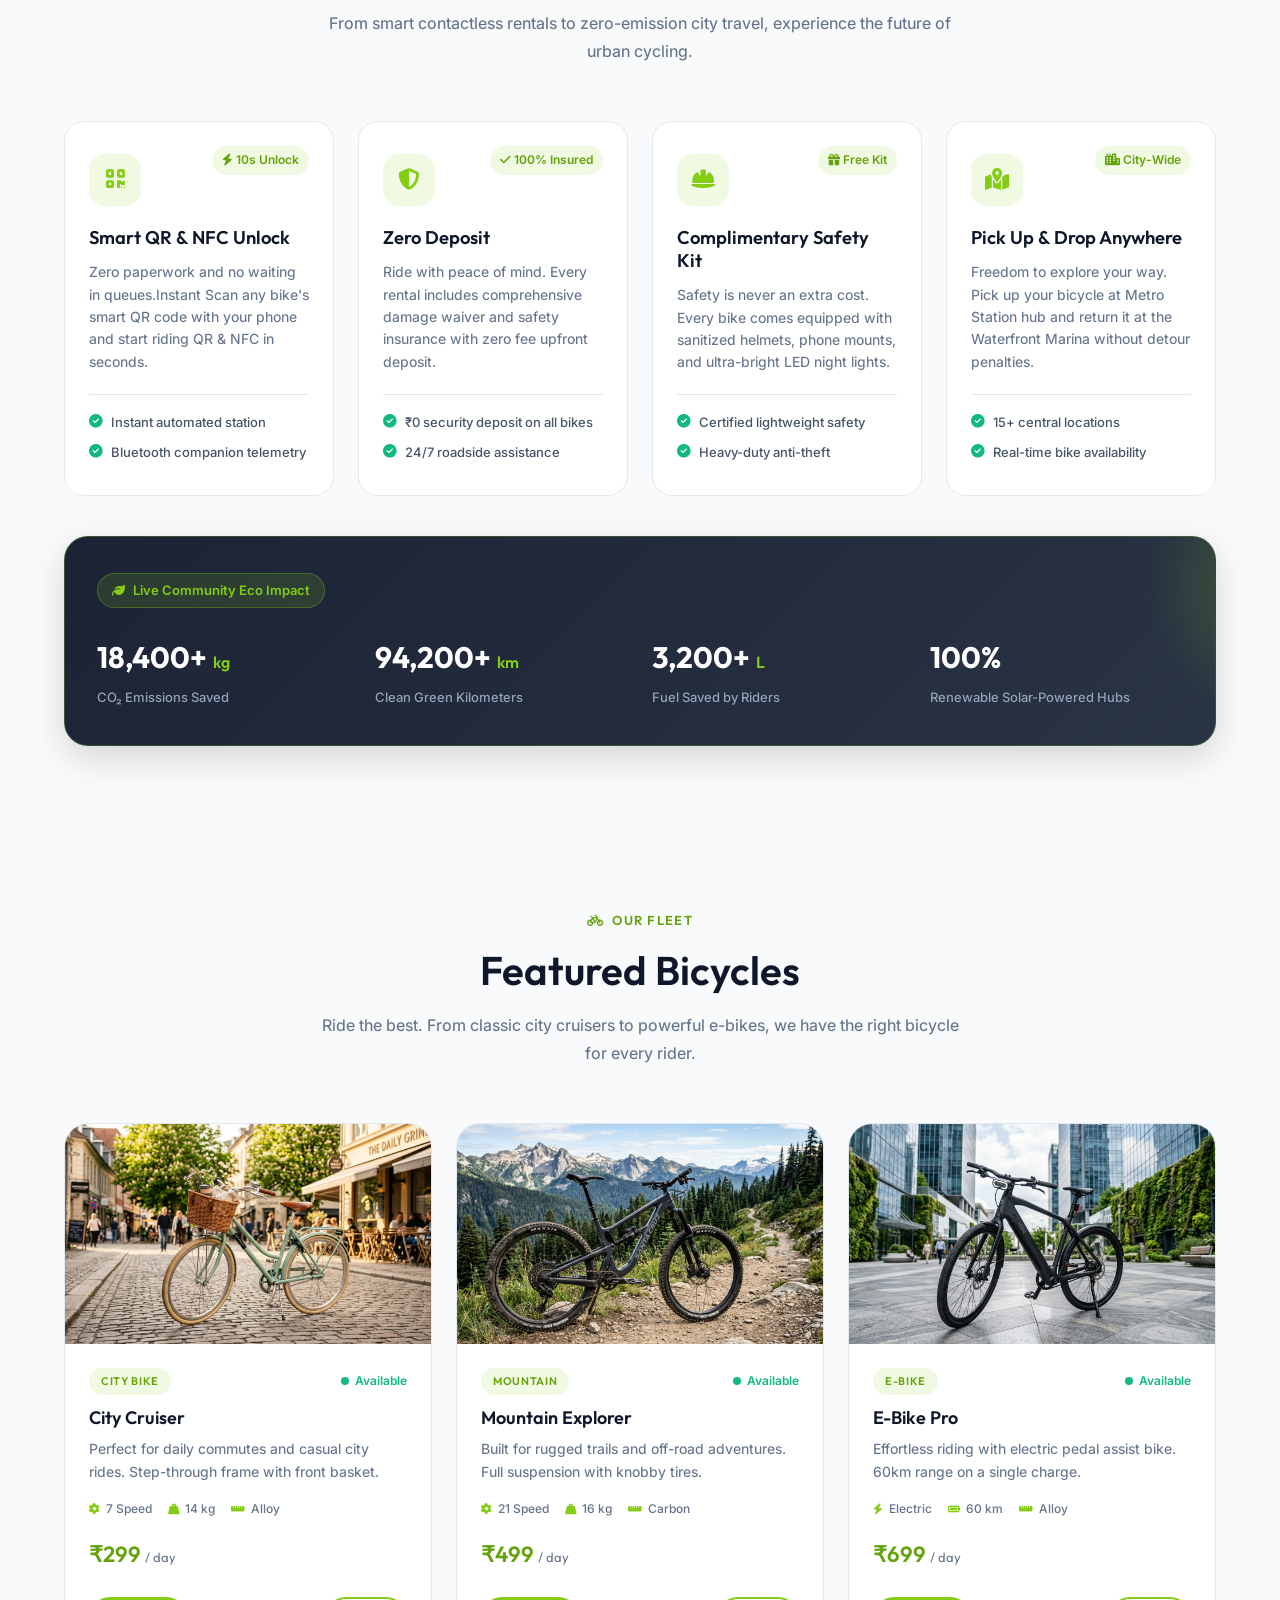
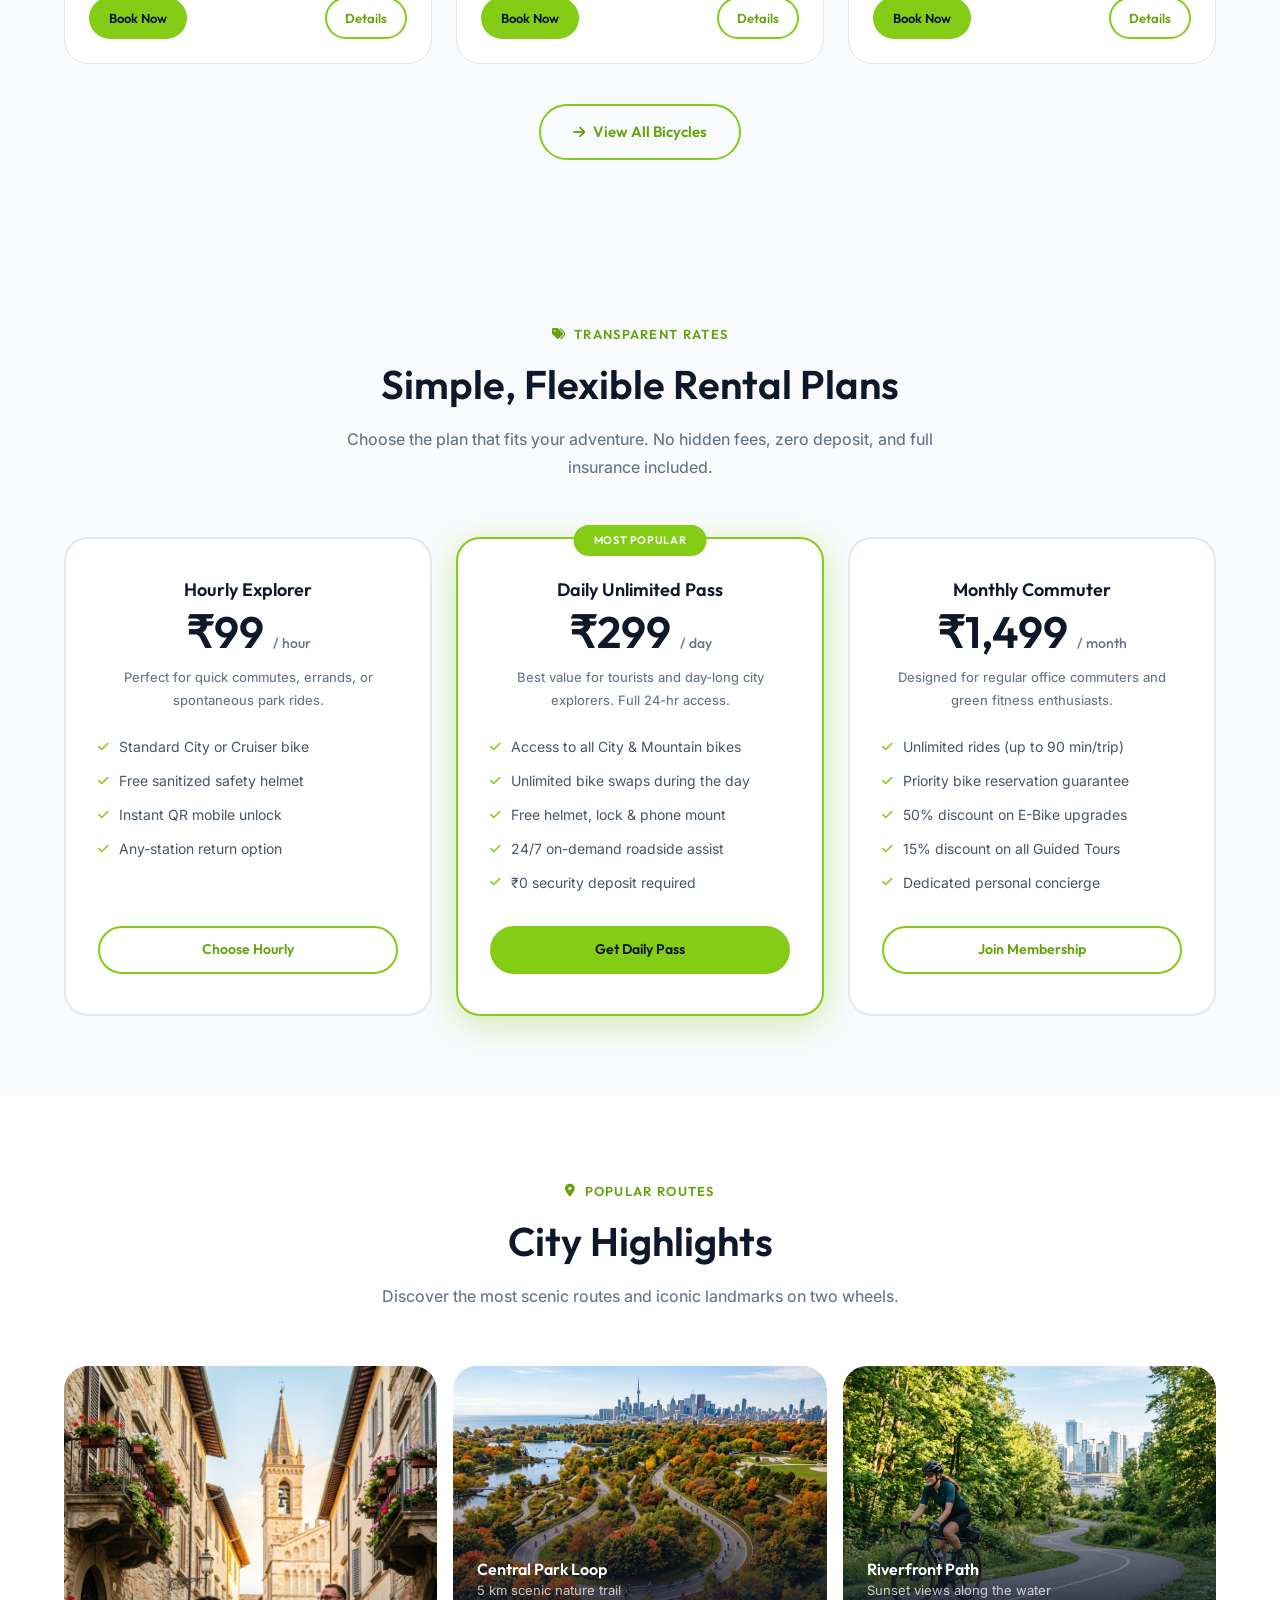
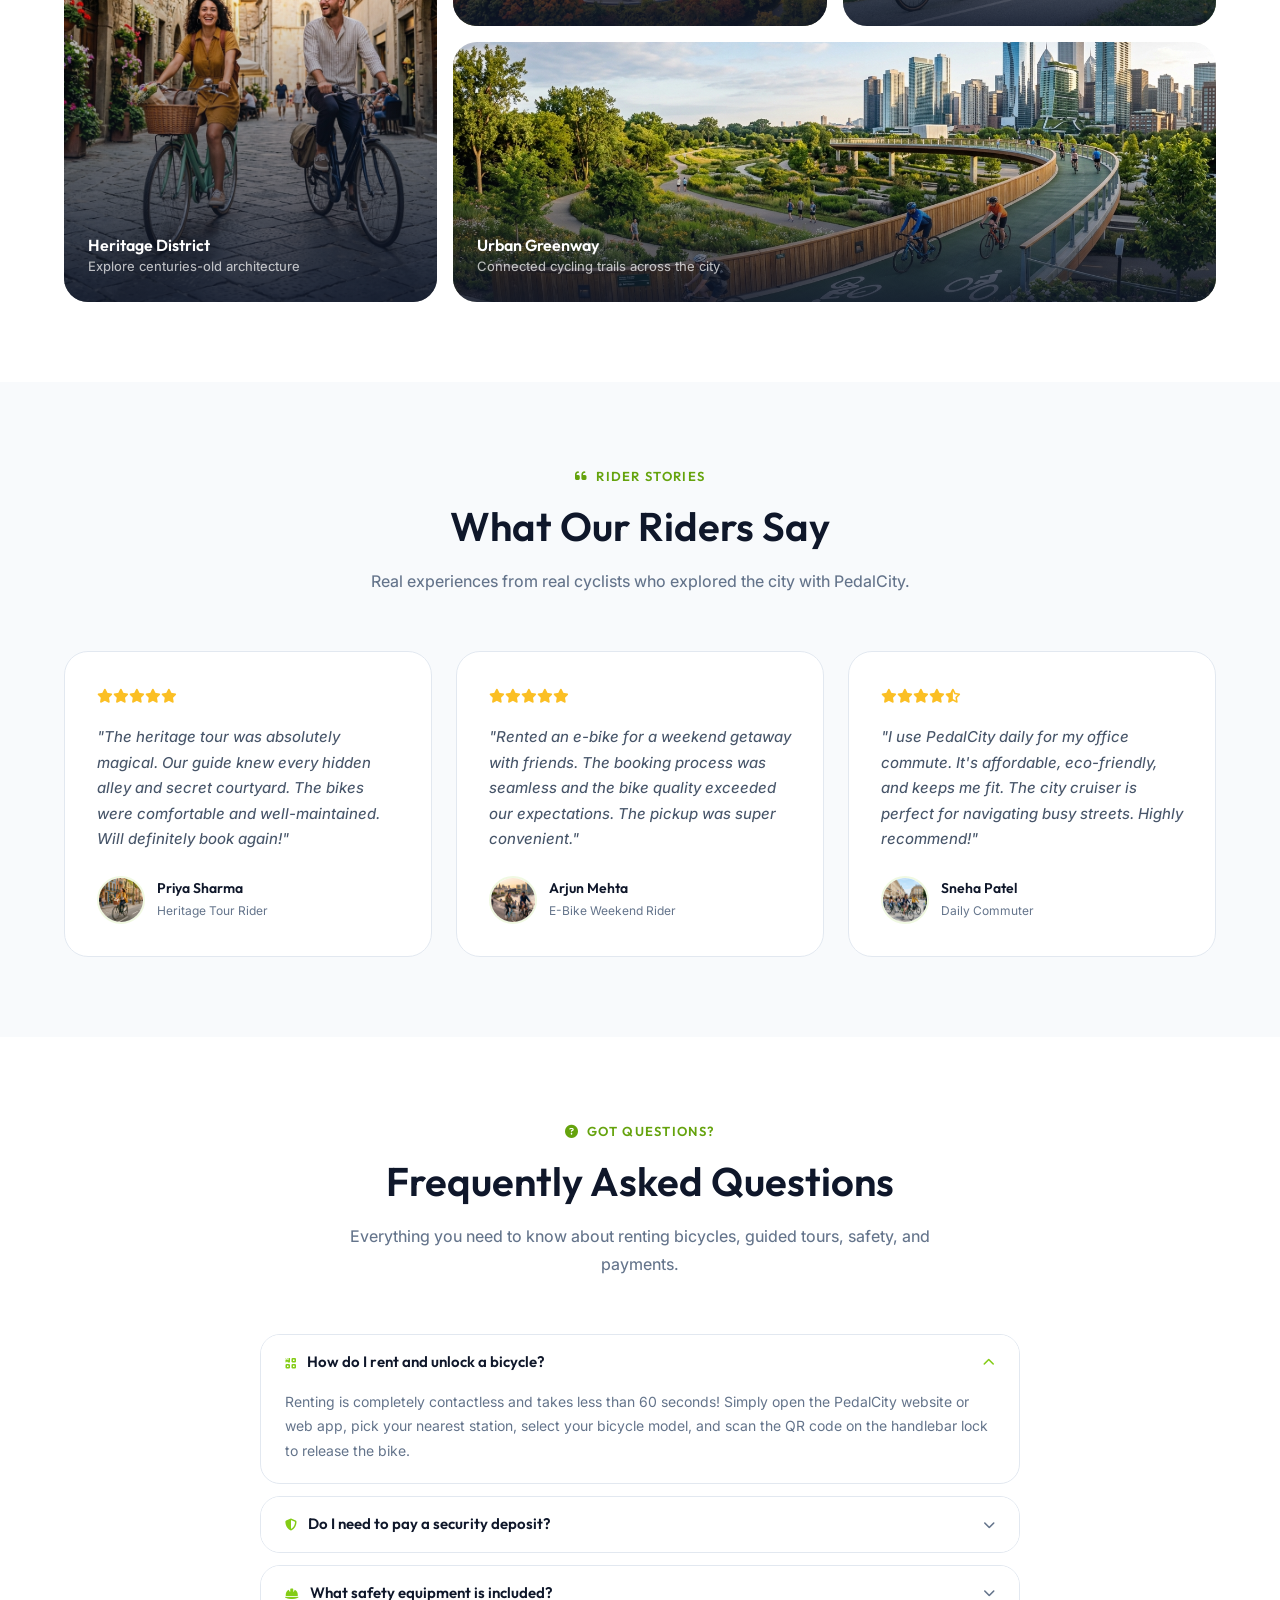
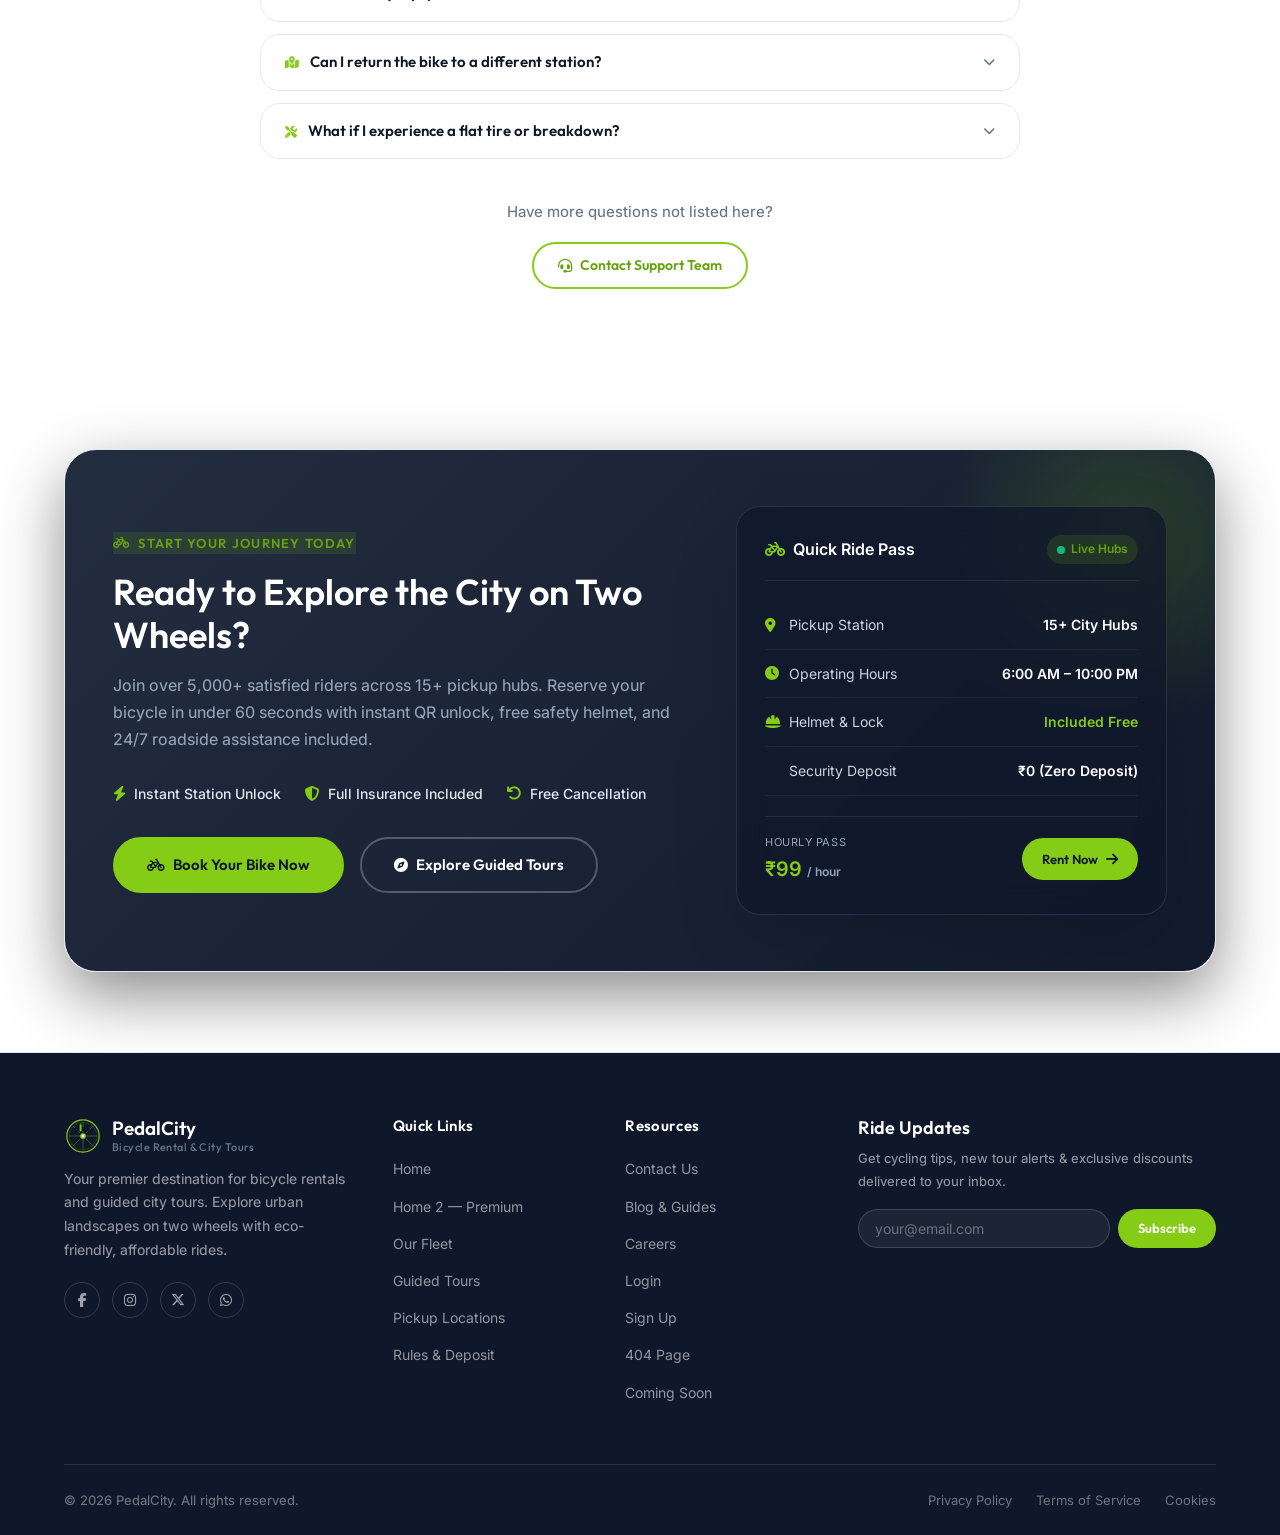
==== commit 0cda751f: "fic" ====
--- a/index.html
+++ b/index.html
@@ -276,6 +276,103 @@
     </div>
 </section>
 
+<!-- ========== WHY CHOOSE US — ADVANTAGES & ECO IMPACT ========== -->
+<section class="section section-alt advantage-section">
+    <div class="container">
+        <div class="section-header animate-on-scroll">
+            <div class="section-label"><i class="fas fa-sparkles"></i> The PedalCity Advantage</div>
+            <h2>Why Riders Love PedalCity</h2>
+            <p>From smart contactless rentals to zero-emission city travel, experience the future of urban cycling.</p>
+        </div>
+
+        <div class="advantage-grid animate-on-scroll">
+            <!-- Card 1: Instant QR Unlock -->
+            <div class="advantage-card">
+                <div class="advantage-icon-wrap">
+                    <i class="fas fa-qrcode"></i>
+                </div>
+                <span class="advantage-tag"><i class="fas fa-bolt"></i> 10s Unlock</span>
+                <h3>Smart QR & NFC Unlock</h3>
+                <p>Zero paperwork and no waiting in queues.Instant Scan any bike's smart QR code with your phone and start riding QR & NFC in seconds.</p>
+                <ul class="advantage-list">
+                    <li><i class="fas fa-check-circle"></i> Instant automated station</li>
+                    <li><i class="fas fa-check-circle"></i> Bluetooth companion telemetry</li>
+                </ul>
+            </div>
+
+            <!-- Card 2: Zero Security Deposit -->
+            <div class="advantage-card">
+                <div class="advantage-icon-wrap">
+                    <i class="fas fa-shield-alt"></i>
+                </div>
+                <span class="advantage-tag"><i class="fas fa-check"></i> 100% Insured</span>
+                <h3>Zero Deposit</h3>
+                <p>Ride with peace of mind. Every rental includes comprehensive damage waiver and safety insurance with zero fee upfront deposit.</p>
+                <ul class="advantage-list">
+                    <li><i class="fas fa-check-circle"></i> ₹0 security deposit on all bikes</li>
+                    <li><i class="fas fa-check-circle"></i> 24/7 roadside assistance</li>
+                </ul>
+            </div>
+
+            <!-- Card 3: Free Gear & Sanitized Helmets -->
+            <div class="advantage-card">
+                <div class="advantage-icon-wrap">
+                    <i class="fas fa-hard-hat"></i>
+                </div>
+                <span class="advantage-tag"><i class="fas fa-gift"></i> Free Kit</span>
+                <h3>Complimentary Safety Kit</h3>
+                <p>Safety is never an extra cost. Every bike comes equipped with sanitized helmets, phone mounts, and ultra-bright LED night lights.</p>
+                <ul class="advantage-list">
+                    <li><i class="fas fa-check-circle"></i> Certified lightweight safety</li>
+                    <li><i class="fas fa-check-circle"></i> Heavy-duty anti-theft </li>
+                </ul>
+            </div>
+
+            <!-- Card 4: 15+ Flexible Hubs -->
+            <div class="advantage-card">
+                <div class="advantage-icon-wrap">
+                    <i class="fas fa-map-marked-alt"></i>
+                </div>
+                <span class="advantage-tag"><i class="fas fa-city"></i> City-Wide</span>
+                <h3>Pick Up & Drop Anywhere</h3>
+                <p>Freedom to explore your way. Pick up your bicycle at Metro Station hub and return it at the Waterfront Marina without detour penalties.</p>
+                <ul class="advantage-list">
+                    <li><i class="fas fa-check-circle"></i> 15+ central locations </li>
+                    <li><i class="fas fa-check-circle"></i> Real-time bike availability</li>
+                </ul>
+            </div>
+        </div>
+
+        <!-- Live Eco-Impact Green Metric Banner -->
+        <div class="eco-impact-banner animate-on-scroll">
+            <div class="eco-impact-glow"></div>
+            <div class="eco-impact-content">
+                <div class="eco-impact-badge">
+                    <i class="fas fa-leaf"></i> Live Community Eco Impact
+                </div>
+                <div class="eco-impact-grid">
+                    <div class="eco-stat">
+                        <div class="eco-stat-val"><span data-count="18400" data-suffix="+">18,400+</span> <small>kg</small></div>
+                        <div class="eco-stat-lbl">CO₂ Emissions Saved</div>
+                    </div>
+                    <div class="eco-stat">
+                        <div class="eco-stat-val"><span data-count="94200" data-suffix="+">94,200+</span> <small>km</small></div>
+                        <div class="eco-stat-lbl">Clean Green Kilometers</div>
+                    </div>
+                    <div class="eco-stat">
+                        <div class="eco-stat-val"><span data-count="3200" data-suffix="+">3,200+</span> <small>L</small></div>
+                        <div class="eco-stat-lbl">Fuel Saved by Riders</div>
+                    </div>
+                    <div class="eco-stat">
+                        <div class="eco-stat-val"><span>100%</span></div>
+                        <div class="eco-stat-lbl">Renewable Solar-Powered Hubs</div>
+                    </div>
+                </div>
+            </div>
+        </div>
+    </div>
+</section>
+
 <!-- ========== FEATURED BIKES ========== -->
 <section class="section section-alt">
     <div class="container">
@@ -344,7 +441,7 @@
                         <span style="display:flex;align-items:center;gap:0.375rem;font-size:0.75rem;color:var(--green);font-weight:600;"><span class="avail-dot"></span> Available</span>
                     </div>
                     <h3 class="card-title">E-Bike Pro</h3>
-                    <p class="card-text">Effortless riding with electric pedal assist. 60km range on a single charge.</p>
+                    <p class="card-text">Effortless riding with electric pedal assist bike. 60km range on a single charge.</p>
                     <div class="bike-specs">
                         <span class="bike-spec"><i class="fas fa-bolt"></i> Electric</span>
                         <span class="bike-spec"><i class="fas fa-battery-full"></i> 60 km</span>
@@ -360,6 +457,63 @@
         </div>
         <div style="text-align:center;margin-top:2.5rem;" class="animate-on-scroll">
             <a href="fleet.html" class="btn btn-outline btn-lg"><i class="fas fa-arrow-right"></i> View All Bicycles</a>
+        </div>
+    </div>
+</section>
+
+<!-- ========== PRICING & RENTAL PASSES ========== -->
+<section class="section section-alt pricing-section">
+    <div class="container">
+        <div class="section-header animate-on-scroll">
+            <div class="section-label"><i class="fas fa-tags"></i> Transparent Rates</div>
+            <h2>Simple, Flexible Rental Plans</h2>
+            <p>Choose the plan that fits your adventure. No hidden fees, zero deposit, and full insurance included.</p>
+        </div>
+
+        <div class="pricing-grid animate-on-scroll">
+            <!-- Plan 1: Hourly Explorer -->
+            <div class="pricing-card">
+                <div class="pricing-plan-name">Hourly Explorer</div>
+                <div class="pricing-amount">₹99 <span>/ hour</span></div>
+                <div class="pricing-desc">Perfect for quick commutes, errands, or spontaneous park rides.</div>
+                <ul class="pricing-features">
+                    <li><i class="fas fa-check"></i> Standard City or Cruiser bike</li>
+                    <li><i class="fas fa-check"></i> Free sanitized safety helmet</li>
+                    <li><i class="fas fa-check"></i> Instant QR mobile unlock</li>
+                    <li><i class="fas fa-check"></i> Any-station return option</li>
+                </ul>
+                <a href="fleet.html" class="btn btn-outline">Choose Hourly</a>
+            </div>
+
+            <!-- Plan 2: Daily Unlimited Pass (Popular) -->
+            <div class="pricing-card popular">
+                <div class="pricing-plan-name">Daily Unlimited Pass</div>
+                <div class="pricing-amount">₹299 <span>/ day</span></div>
+                <div class="pricing-desc">Best value for tourists and day-long city explorers. Full 24-hr access.</div>
+                <ul class="pricing-features">
+                    <li><i class="fas fa-check"></i> Access to all City & Mountain bikes</li>
+                    <li><i class="fas fa-check"></i> Unlimited bike swaps during the day</li>
+                    <li><i class="fas fa-check"></i> Free helmet, lock & phone mount</li>
+                    <li><i class="fas fa-check"></i> 24/7 on-demand roadside assist</li>
+                    <li><i class="fas fa-check"></i> ₹0 security deposit required</li>
+                </ul>
+                <a href="fleet.html" class="btn btn-primary">Get Daily Pass</a>
+            </div>
+
+            <!-- Plan 3: Monthly Commuter Pass -->
+            <div class="pricing-card">
+                <div class="pricing-plan-name">Monthly Commuter</div>
+                <div class="pricing-amount">₹1,499 <span>/ month</span></div>
+                <div class="pricing-desc">Designed for regular office commuters and green fitness enthusiasts.</div>
+                <ul class="pricing-features">
+                    <li><i class="fas fa-check"></i> Unlimited rides (up to 90 min/trip)</li>
+                    <li><i class="fas fa-check"></i> Priority bike reservation guarantee</li>
+                    <li><i class="fas fa-check"></i> 50% discount on E-Bike upgrades</li>
+                    <li><i class="fas fa-check"></i> 15% discount on all Guided Tours</li>
+                    <li><i class="fas fa-check"></i> Dedicated personal concierge</li>
+                </ul>
+                <a href="dashboard.html" class="btn btn-outline">Join Membership</a>
+            </div>
         </div>
     </div>
 </section>
@@ -465,6 +619,89 @@
     </div>
 </section>
 
+<!-- ========== FREQUENTLY ASKED QUESTIONS (FAQ) ========== -->
+<section class="section faq-home-section">
+    <div class="container">
+        <div class="section-header animate-on-scroll">
+            <div class="section-label"><i class="fas fa-question-circle"></i> Got Questions?</div>
+            <h2>Frequently Asked Questions</h2>
+            <p>Everything you need to know about renting bicycles, guided tours, safety, and payments.</p>
+        </div>
+
+        <div class="faq-list animate-on-scroll">
+            <!-- FAQ 1 -->
+            <div class="faq-item active">
+                <div class="faq-question" onclick="toggleFaq(this)">
+                    <h4><i class="fas fa-qrcode" style="color:var(--primary);margin-right:0.5rem;"></i> How do I rent and unlock a bicycle?</h4>
+                    <i class="fas fa-chevron-down"></i>
+                </div>
+                <div class="faq-answer">
+                    <div class="faq-answer-inner">
+                        Renting is completely contactless and takes less than 60 seconds! Simply open the PedalCity website or web app, pick your nearest station, select your bicycle model, and scan the QR code on the handlebar lock to release the bike.
+                    </div>
+                </div>
+            </div>
+
+            <!-- FAQ 2 -->
+            <div class="faq-item">
+                <div class="faq-question" onclick="toggleFaq(this)">
+                    <h4><i class="fas fa-shield-alt" style="color:var(--primary);margin-right:0.5rem;"></i> Do I need to pay a security deposit?</h4>
+                    <i class="fas fa-chevron-down"></i>
+                </div>
+                <div class="faq-answer">
+                    <div class="faq-answer-inner">
+                        No security deposit is required for standard city and mountain bikes when you verify with a valid government ID or mobile OTP. Premium e-bikes require a nominal pre-authorization hold that is released immediately upon return.
+                    </div>
+                </div>
+            </div>
+
+            <!-- FAQ 3 -->
+            <div class="faq-item">
+                <div class="faq-question" onclick="toggleFaq(this)">
+                    <h4><i class="fas fa-hard-hat" style="color:var(--primary);margin-right:0.5rem;"></i> What safety equipment is included?</h4>
+                    <i class="fas fa-chevron-down"></i>
+                </div>
+                <div class="faq-answer">
+                    <div class="faq-answer-inner">
+                        Every bicycle rental includes a sanitized lightweight safety helmet, high-decibel bell, front and rear LED safety lights, a waterproof phone mount, and a heavy-duty combination cable lock at zero extra charge.
+                    </div>
+                </div>
+            </div>
+
+            <!-- FAQ 4 -->
+            <div class="faq-item">
+                <div class="faq-question" onclick="toggleFaq(this)">
+                    <h4><i class="fas fa-map-marked-alt" style="color:var(--primary);margin-right:0.5rem;"></i> Can I return the bike to a different station?</h4>
+                    <i class="fas fa-chevron-down"></i>
+                </div>
+                <div class="faq-answer">
+                    <div class="faq-answer-inner">
+                        Yes! You can pick up a bike from any of our 15+ city hubs and return it to any other PedalCity docking station across the city without any additional one-way or drop-off fees.
+                    </div>
+                </div>
+            </div>
+
+            <!-- FAQ 5 -->
+            <div class="faq-item">
+                <div class="faq-question" onclick="toggleFaq(this)">
+                    <h4><i class="fas fa-tools" style="color:var(--primary);margin-right:0.5rem;"></i> What if I experience a flat tire or breakdown?</h4>
+                    <i class="fas fa-chevron-down"></i>
+                </div>
+                <div class="faq-answer">
+                    <div class="faq-answer-inner">
+                        Our 24/7 Mobile Support Team is on standby. In the rare event of a puncture or mechanical issue, tap "Request Assistance" on your dashboard or call our helpline, and our mobile van will repair or swap your bicycle within 15–20 minutes.
+                    </div>
+                </div>
+            </div>
+        </div>
+
+        <div style="text-align:center;margin-top:2.5rem;" class="animate-on-scroll">
+            <p style="color:var(--text-muted);font-size:0.9375rem;margin-bottom:1rem;">Have more questions not listed here?</p>
+            <a href="contact.html" class="btn btn-outline"><i class="fas fa-headset"></i> Contact Support Team</a>
+        </div>
+    </div>
+</section>
+
 <!-- ========== MODERN CTA CARD SECTION ========== -->
 <section class="cta-modern-section">
     <div class="container">
@@ -527,7 +764,7 @@
 
                     <div class="cta-widget-footer">
                         <div class="cta-widget-price">
-                            <span class="cta-widget-price-label">Hourly Pass From</span>
+                            <span class="cta-widget-price-label">Hourly Pass</span>
                             <span class="cta-widget-price-val">₹99 <small style="font-size:0.75rem;color:#94A3B8;">/ hour</small></span>
                         </div>
                         <a href="fleet.html" class="btn btn-primary btn-sm">
--- a/style.css
+++ b/style.css
@@ -358,11 +358,23 @@
 .grid-3 { grid-template-columns: repeat(3, 1fr); }
 .grid-4 { grid-template-columns: repeat(4, 1fr); }
 
-@media (max-width: 1024px) {
-    .grid-4 { grid-template-columns: repeat(2, 1fr); }
-}
-
-@media (max-width: 768px) {
+@media (min-width: 601px) and (max-width: 1024px) {
+    .grid-3,
+    .grid-4 { 
+        grid-template-columns: repeat(2, 1fr); 
+    }
+    .grid-3 > *:last-child:nth-child(odd),
+    .grid-4 > *:last-child:nth-child(odd),
+    .grid-3 > *.centered-last-card,
+    .grid-4 > *.centered-last-card {
+        grid-column: 1 / -1;
+        justify-self: center;
+        width: 100%;
+        max-width: calc(50% - 0.75rem);
+    }
+}
+
+@media (max-width: 600px) {
     .grid-2, .grid-3, .grid-4 { grid-template-columns: 1fr; }
     .section { padding: 3.5rem 0; }
 }
@@ -622,91 +634,195 @@
     transition: var(--transition-fast);
 }
 
-.mobile-menu-btn {
+/* ── Hamburger Button (WireWise Reference) ── */
+.hamburger {
     display: none;
-    width: 36px;
-    height: 36px;
-    align-items: center;
-    justify-content: center;
+    width: 38px;
+    height: 38px;
+    border-radius: var(--radius-full);
     border: 1px solid var(--border-default);
-    border-radius: var(--radius-full);
     background: var(--bg-card);
     cursor: pointer;
+    align-items: center;
+    justify-content: center;
+    flex-direction: column;
+    gap: 4px;
+    flex-shrink: 0;
+    box-sizing: border-box;
     transition: var(--transition-fast);
-    color: var(--text-body);
-    font-size: 1rem;
+    padding: 0;
+}
+.hamburger span {
+    display: block;
+    width: 18px;
+    height: 2px;
+    background: var(--text-heading);
+    border-radius: 2px;
+    transition: var(--transition-smooth);
+}
+.hamburger:hover {
+    border-color: var(--primary);
+    background: var(--primary-subtle);
+}
+.hamburger.open span:nth-child(1) {
+    transform: translateY(6px) rotate(45deg);
+}
+.hamburger.open span:nth-child(2) {
+    opacity: 0;
+    transform: scaleX(0);
+}
+.hamburger.open span:nth-child(3) {
+    transform: translateY(-6px) rotate(-45deg);
 }
 
 .navbar-spacer {
-    height: 72px;
-}
-
-/* Mobile Nav */
-.mobile-backdrop {
-    display: none;
-    position: fixed;
-    inset: 0;
-    background: rgba(0,0,0,0.4);
-    z-index: 998;
-    backdrop-filter: blur(4px);
-}
-.mobile-backdrop.open {
-    display: block;
-}
-
-.mobile-menu {
-    display: none;
+    height: 68px;
+}
+
+/* ── Mobile Navigation Drawer Overlay (WireWise Reference Architecture) ── */
+.mobile-drawer-overlay {
     position: fixed;
     top: 0;
-    right: -300px;
-    width: 280px;
+    left: 0;
+    right: 0;
+    bottom: 0;
+    width: 100%;
+    height: 100vh;
     height: 100dvh;
+    z-index: 999999;
     background: var(--bg-body);
-    border-left: 1px solid var(--border-default);
-    z-index: 999;
-    transition: right 0.35s cubic-bezier(0.16, 1, 0.3, 1);
-    padding: 5rem 1.5rem 2rem;
+    display: flex;
+    flex-direction: column;
+    opacity: 0;
+    visibility: hidden;
+    pointer-events: none;
+    transform: translateY(-12px);
+    transition: opacity 0.3s cubic-bezier(0.16, 1, 0.3, 1), transform 0.3s cubic-bezier(0.16, 1, 0.3, 1), visibility 0.3s ease;
+    overflow: hidden;
+}
+
+.dark .mobile-drawer-overlay {
+    background: #0B1120;
+}
+
+.mobile-drawer-overlay.open {
+    opacity: 1;
+    visibility: visible;
+    pointer-events: auto;
+    transform: translateY(0);
+}
+
+.mobile-drawer-header {
+    display: flex;
+    align-items: center;
+    justify-content: space-between;
+    padding: 1rem 1.5rem;
+    border-bottom: 1px solid var(--border-default);
+    flex-shrink: 0;
+}
+
+.dark .mobile-drawer-header {
+    border-bottom-color: rgba(255, 255, 255, 0.08);
+}
+
+.mobile-drawer-close {
+    width: 38px;
+    height: 38px;
+    border-radius: var(--radius-full);
+    border: 1px solid var(--border-default);
+    background: var(--bg-card);
+    color: var(--text-heading);
+    display: flex;
+    align-items: center;
+    justify-content: center;
+    cursor: pointer;
+    transition: var(--transition-fast);
+    font-size: 1.1rem;
+}
+
+.mobile-drawer-close:hover {
+    background: var(--primary);
+    color: #0F172A;
+    border-color: var(--primary);
+}
+
+.mobile-drawer-body {
+    flex: 1 1 auto;
+    padding: 1.25rem 1.5rem 0.5rem 1.5rem;
+    display: flex;
+    flex-direction: column;
+    gap: 0.4rem;
     overflow-y: auto;
+}
+
+.mobile-nav-link {
+    display: block;
+    padding: 0.85rem 1.25rem;
+    border-radius: var(--radius-lg);
+    font-family: var(--font-heading);
+    font-size: 1.05rem;
+    font-weight: 500;
+    color: var(--text-heading);
+    transition: var(--transition-fast);
+    text-decoration: none;
+}
+
+.mobile-nav-link:hover,
+.mobile-nav-link.active {
+    background: var(--primary-subtle);
+    color: var(--primary-text);
+    font-weight: 600;
+}
+
+.dark .mobile-nav-link:hover,
+.dark .mobile-nav-link.active {
+    background: rgba(132, 204, 22, 0.16);
+    color: #A3E635;
+}
+
+.mobile-drawer-footer {
+    padding: 1.25rem 1.5rem 1.5rem 1.5rem;
+    border-top: 1px solid var(--border-default);
+    display: flex;
     flex-direction: column;
-    gap: 0.25rem;
-}
-.mobile-menu.open {
-    right: 0;
-}
-
-.mob-link {
-    display: block;
-    padding: 0.8125rem 1.125rem;
-    font-family: var(--font-heading);
-    font-weight: 500;
-    font-size: 1rem;
-    color: var(--text-body);
-    border-radius: var(--radius-lg);
-    transition: var(--transition-fast);
-}
-.mob-link:hover, .mob-link.active {
-    color: var(--primary);
-    background: var(--primary-subtle);
-}
-
-.mob-actions {
-    margin-top: 1.5rem;
-    padding-top: 1.5rem;
-    border-top: 1px solid var(--border-default);
-}
-
-.mob-toggles {
-    display: flex;
+    gap: 0.75rem;
+    align-items: center;
+    flex-shrink: 0;
+}
+
+.dark .mobile-drawer-footer {
+    border-top-color: rgba(255, 255, 255, 0.08);
+}
+
+.mobile-drawer-footer .btn-full {
+    width: 100%;
+    padding: 0.75rem 1.5rem;
+    font-size: 0.95rem;
+    font-weight: 600;
+    border-radius: var(--radius-full);
+    text-align: center;
+    justify-content: center;
+    display: inline-flex;
+    align-items: center;
     gap: 0.5rem;
-    margin-top: 1rem;
+}
+
+.mobile-drawer-controls {
+    display: flex;
+    align-items: center;
+    justify-content: center;
+    gap: 0.75rem;
+    margin-top: 0.25rem;
 }
 
 @media (max-width: 1024px) {
     .nav-links { display: none; }
-    .nav-actions .nav-btn-signin,
-    .nav-actions .nav-btn-dashboard { display: none; }
-    .mobile-menu-btn { display: flex; }
-    .mobile-menu { display: flex; }
+    .nav-actions > .nav-icon-btn,
+    .nav-actions > .nav-btn-signin,
+    .nav-actions > .nav-btn-dashboard { 
+        display: none !important; 
+    }
+    .hamburger { display: flex; }
 }
 
 /* ============================================================
@@ -716,6 +832,13 @@
     background: var(--secondary);
     color: rgba(255,255,255,0.7);
     padding: 4rem 0 0;
+    border-top: 1px solid var(--border-default);
+    position: relative;
+}
+
+.dark .footer {
+    background: #080E1A;
+    border-top: 1px solid rgba(255, 255, 255, 0.12);
 }
 
 .footer-grid {
@@ -854,15 +977,79 @@
 .footer-bottom-links a:hover { color: var(--primary); }
 
 @media (max-width: 1024px) {
-    .footer-grid { grid-template-columns: 1fr 1fr; }
+    .footer-grid {
+        grid-template-columns: 1fr 1fr;
+        gap: 2.5rem;
+    }
 }
 
 @media (max-width: 768px) {
-    .footer-grid { grid-template-columns: 1fr; text-align: center; }
-    .footer-socials { justify-content: center; }
-    .footer-bottom { justify-content: center; text-align: center; }
-    .footer-bottom-links { justify-content: center; }
-    .footer-newsletter-form { flex-direction: column; }
+    .footer {
+        padding: 3.5rem 0 0;
+    }
+    .footer-grid {
+        grid-template-columns: 1fr;
+        gap: 2.25rem;
+        text-align: center;
+    }
+    .footer-brand {
+        display: flex;
+        flex-direction: column;
+        align-items: center;
+    }
+    .footer-brand .nav-logo {
+        justify-content: center;
+    }
+    .footer-socials {
+        justify-content: center;
+    }
+    .footer-links {
+        display: flex;
+        flex-direction: column;
+        align-items: center;
+        gap: 0.625rem;
+    }
+    .footer-links li {
+        margin-bottom: 0;
+    }
+    .footer-links a:hover {
+        padding-left: 0;
+        transform: translateY(-1px);
+    }
+    .footer-newsletter {
+        display: flex;
+        flex-direction: column;
+        align-items: center;
+    }
+    .footer-newsletter-form {
+        flex-direction: column;
+        width: 100%;
+        max-width: 400px;
+        margin: 0 auto;
+        gap: 0.625rem;
+    }
+    .footer-newsletter-input {
+        width: 100%;
+        box-sizing: border-box;
+        text-align: center;
+        padding: 0.75rem 1rem;
+    }
+    .footer-newsletter-btn {
+        width: 100%;
+        padding: 0.75rem 1.25rem;
+    }
+    .footer-bottom {
+        flex-direction: column;
+        justify-content: center;
+        text-align: center;
+        gap: 0.75rem;
+        padding: 1.25rem 0;
+    }
+    .footer-bottom-links {
+        justify-content: center;
+        flex-wrap: wrap;
+        gap: 1.25rem;
+    }
 }
 
 /* ============================================================
@@ -870,7 +1057,7 @@
    ============================================================ */
 .hero-split {
     position: relative;
-    min-height: 100vh;
+    min-height: auto;
     display: flex;
     align-items: center;
     justify-content: center;
@@ -891,7 +1078,7 @@
 .hero-split .hero-slide {
     grid-area: hero-stack;
     width: 100%;
-    min-height: 100vh;
+    min-height: auto;
     opacity: 0;
     visibility: hidden;
     pointer-events: none;
@@ -915,7 +1102,7 @@
     width: 100%;
     max-width: 1200px;
     margin: 0 auto;
-    padding: 7rem 1.25rem 5rem;
+    padding: 4.75rem 1.25rem 3.5rem;
     display: flex;
     align-items: center;
     justify-content: space-between;
@@ -947,7 +1134,7 @@
 
 .hero-slider-controls {
     position: absolute;
-    bottom: 2rem;
+    bottom: 1.25rem;
     left: 50%;
     transform: translateX(-50%);
     display: inline-flex;
@@ -1703,14 +1890,16 @@
     .timeline-steps {
         flex-direction: column;
         align-items: center;
-        gap: 2rem;
+        gap: 2.25rem;
+        max-width: 480px;
+        margin: 0 auto;
+    }
+    .timeline-step {
+        width: 100%;
+        padding: 0 1rem;
     }
     .timeline-line {
-        top: 100%;
-        left: 28px;
-        right: auto;
-        width: 2px;
-        height: 2rem;
+        display: none !important;
     }
 }
 
@@ -2030,11 +2219,20 @@
         order: 2;
     }
     .cta-split-img-wrap {
-        min-height: 240px;
-        max-height: 280px;
+        min-height: 380px;
+        height: 400px;
+        max-height: 460px;
     }
     .cta-split-content {
-        padding: 1.75rem 1.25rem;
+        padding: 2rem 1.5rem;
+    }
+}
+
+@media (max-width: 480px) {
+    .cta-split-img-wrap {
+        min-height: 280px;
+        height: 300px;
+        max-height: 340px;
     }
 }
 
@@ -2655,7 +2853,23 @@
 }
 
 @media (max-width: 768px) {
-    .contact-split-grid { grid-template-columns: 1fr; }
+    .contact-split-grid {
+        grid-template-columns: 1fr;
+        gap: 2.5rem;
+    }
+    .contact-split-grid > div {
+        max-width: 540px;
+        margin: 0 auto;
+        width: 100%;
+    }
+    .contact-split-grid h3 {
+        text-align: center;
+    }
+    .contact-info-item {
+        max-width: 380px;
+        margin-left: auto;
+        margin-right: auto;
+    }
 }
 
 /* ============================================================
@@ -2834,6 +3048,14 @@
 }
 
 /* Date & Time Picker Indicators (Calendar / Clock) */
+input[type="date"],
+input[type="time"],
+input[type="datetime-local"],
+input[type="month"],
+input[type="week"] {
+    color-scheme: light;
+}
+
 input[type="date"]::-webkit-calendar-picker-indicator,
 input[type="time"]::-webkit-calendar-picker-indicator,
 input[type="datetime-local"]::-webkit-calendar-picker-indicator,
@@ -2844,15 +3066,25 @@
     transition: var(--transition-fast);
 }
 
+.dark input[type="date"],
+.dark input[type="time"],
+.dark input[type="datetime-local"],
+.dark input[type="month"],
+.dark input[type="week"],
+.dark .form-input[type="date"],
+.dark .form-input[type="time"] {
+    color-scheme: dark;
+}
+
 .dark input[type="date"]::-webkit-calendar-picker-indicator,
 .dark input[type="time"]::-webkit-calendar-picker-indicator,
 .dark input[type="datetime-local"]::-webkit-calendar-picker-indicator,
 .dark input[type="month"]::-webkit-calendar-picker-indicator,
 .dark input[type="week"]::-webkit-calendar-picker-indicator,
 .dark .form-input::-webkit-calendar-picker-indicator {
-    filter: invert(1) brightness(150%);
+    filter: brightness(0) invert(1);
     cursor: pointer;
-    opacity: 0.95;
+    opacity: 0.9;
 }
 
 .dark input[type="date"]::-webkit-calendar-picker-indicator:hover,
@@ -2862,7 +3094,7 @@
 .dark input[type="week"]::-webkit-calendar-picker-indicator:hover,
 .dark .form-input::-webkit-calendar-picker-indicator:hover {
     opacity: 1;
-    filter: invert(1) brightness(200%);
+    filter: brightness(0) invert(1) drop-shadow(0 0 3px rgba(255, 255, 255, 0.7));
 }
 
 .password-wrapper {
@@ -3213,6 +3445,9 @@
     padding: 0;
     background: var(--bg-surface);
     min-height: 100vh;
+    min-width: 0;
+    max-width: 100%;
+    box-sizing: border-box;
 }
 
 [dir="rtl"] .dashboard-main {
@@ -3230,17 +3465,69 @@
     gap: 1rem;
     position: sticky;
     top: 0;
-    z-index: 50;
+    z-index: 100;
+    width: 100%;
+    box-sizing: border-box;
+    box-shadow: 0 2px 12px rgba(0, 0, 0, 0.06);
+    backdrop-filter: blur(12px);
+    -webkit-backdrop-filter: blur(12px);
+}
+
+.dark .dashboard-topbar {
+    background: rgba(30, 41, 59, 0.96);
+    border-bottom: 1px solid rgba(255, 255, 255, 0.1);
+    box-shadow: 0 4px 20px rgba(0, 0, 0, 0.35);
+}
+
+.dashboard-topbar-left {
+    display: flex;
+    align-items: center;
+    gap: 0.875rem;
+    min-width: 0;
+    flex: 1;
+}
+
+.dashboard-topbar-left > div {
+    min-width: 0;
+    flex: 1;
+}
+
+.dashboard-topbar-toggle {
+    display: none;
+    width: 38px;
+    height: 38px;
+    border-radius: var(--radius-lg);
+    background: var(--bg-card);
+    border: 1px solid var(--border-default);
+    color: var(--text-heading);
+    font-size: 1rem;
+    align-items: center;
+    justify-content: center;
+    cursor: pointer;
+    transition: var(--transition-fast);
+    flex-shrink: 0;
+}
+
+.dashboard-topbar-toggle:hover {
+    border-color: var(--primary);
+    color: var(--primary);
+    background: var(--primary-subtle);
 }
 
 .dashboard-topbar-left h2 {
     font-size: 1.25rem;
     margin-bottom: 0.125rem;
+    white-space: nowrap;
+    overflow: hidden;
+    text-overflow: ellipsis;
 }
 
 .dashboard-topbar-left p {
     font-size: 0.8125rem;
     color: var(--text-muted);
+    white-space: nowrap;
+    overflow: hidden;
+    text-overflow: ellipsis;
 }
 
 .dashboard-topbar-right {
@@ -3364,22 +3651,34 @@
     padding: 1.5rem;
 }
 
-/* Dashboard table */
+/* Dashboard Table */
+.dash-table-wrapper {
+    width: 100%;
+    max-width: 100%;
+    border-radius: var(--radius-xl);
+    border: 1px solid var(--border-default);
+    background: var(--bg-card);
+    margin-bottom: 1.5rem;
+    overflow: hidden;
+}
+
 .dash-table {
     width: 100%;
     border-collapse: collapse;
+    font-size: 0.75rem;
 }
 
 .dash-table th {
     font-family: var(--font-heading);
     font-weight: 600;
-    font-size: 0.75rem;
+    font-size: 0.625rem;
     text-transform: uppercase;
-    letter-spacing: 0.06em;
+    letter-spacing: 0.05em;
     color: var(--text-muted);
     text-align: left;
-    padding: 0.75rem 1rem;
+    padding: 0.45rem 0.35rem;
     border-bottom: 1px solid var(--border-default);
+    white-space: nowrap;
 }
 
 [dir="rtl"] .dash-table th {
@@ -3387,29 +3686,198 @@
 }
 
 .dash-table td {
-    padding: 0.875rem 1rem;
-    font-size: 0.875rem;
+    padding: 0.45rem 0.35rem;
+    font-size: 0.75rem;
     color: var(--text-body);
     border-bottom: 1px solid var(--border-light);
+    white-space: nowrap;
 }
 
 .dash-table tr:last-child td { border-bottom: none; }
-
 .dash-table tr:hover td { background: var(--primary-subtle); }
+
+.dash-table code {
+    font-size: 0.6875rem;
+    padding: 0.1rem 0.3rem;
+    border-radius: var(--radius-sm);
+    background: var(--bg-surface);
+    border: 1px solid var(--border-default);
+    font-weight: 600;
+}
+
+.dash-table-actions {
+    display: flex;
+    gap: 0.2rem;
+    align-items: center;
+}
+
+.dash-table-actions .btn {
+    padding: 0.15rem 0.35rem;
+    font-size: 0.625rem;
+    height: 22px;
+    display: inline-flex;
+    align-items: center;
+    gap: 0.2rem;
+}
+
+.dash-table-subtext {
+    display: block;
+    font-size: 0.625rem;
+    color: var(--text-muted);
+    font-weight: 400;
+    margin-top: 0.1rem;
+}
+
+.mobile-only {
+    display: none !important;
+}
+
+@media (max-width: 768px) {
+    .dash-table th,
+    .dash-table td {
+        padding: 0.35rem 0.25rem;
+        font-size: 0.7rem;
+    }
+    .dash-table th {
+        font-size: 0.58rem;
+    }
+    .dash-table-actions .btn {
+        padding: 0.15rem 0.3rem;
+        font-size: 0.58rem;
+        height: 20px;
+        gap: 0.15rem;
+    }
+    .status-badge {
+        font-size: 0.58rem;
+        padding: 0.125rem 0.35rem;
+    }
+}
+
+@media (max-width: 600px) {
+    .dash-table-wrapper {
+        background: transparent;
+        border: none;
+        border-radius: 0;
+        overflow: visible;
+        box-shadow: none;
+    }
+    .dash-table,
+    .dash-table tbody {
+        display: flex;
+        flex-direction: column;
+        gap: 0.75rem;
+        width: 100% !important;
+    }
+    .dash-table thead {
+        display: none !important;
+    }
+    .dash-table tr {
+        background: var(--bg-card);
+        border: 1px solid var(--border-default);
+        border-radius: var(--radius-xl);
+        padding: 0.875rem 1rem;
+        display: flex;
+        flex-wrap: wrap;
+        align-items: center;
+        justify-content: space-between;
+        gap: 0.5rem 0.5rem;
+        box-shadow: var(--shadow-sm);
+        transition: var(--transition-smooth);
+    }
+    .dark .dash-table tr {
+        background: #1E293B;
+        border-color: rgba(255, 255, 255, 0.12);
+        box-shadow: 0 4px 16px rgba(0, 0, 0, 0.25);
+    }
+    .dash-table tr:hover td {
+        background: transparent;
+    }
+    .dash-table td {
+        padding: 0;
+        border: none !important;
+        white-space: normal;
+    }
+    .col-hide-mobile {
+        display: none !important;
+    }
+    .mobile-only {
+        display: block !important;
+    }
+    .table-date {
+        display: none !important;
+    }
+    .btn-text-desktop {
+        display: inline !important;
+    }
+    .dash-table td:nth-child(2) {
+        flex: 1 1 calc(100% - 80px);
+        min-width: 140px;
+    }
+    .dash-table td:nth-child(2) strong {
+        font-size: 0.9375rem;
+        color: var(--text-heading);
+        display: block;
+    }
+    .dash-table td:nth-child(5) {
+        flex: 0 0 auto;
+        text-align: right;
+    }
+    .dash-table td:nth-child(5) strong {
+        font-size: 1rem;
+        font-weight: 700;
+        color: var(--primary);
+    }
+    .dash-table td:nth-child(6) {
+        flex: 0 0 auto;
+    }
+    .dash-table td:nth-child(7) {
+        flex: 0 0 auto;
+        margin-left: auto;
+    }
+    .dash-table-subtext {
+        font-size: 0.75rem;
+        color: var(--text-muted);
+        margin-top: 0.25rem;
+        white-space: normal;
+        word-break: normal;
+    }
+    .status-badge {
+        font-size: 0.625rem;
+        padding: 0.2rem 0.6rem;
+        white-space: nowrap !important;
+        word-break: keep-all !important;
+        letter-spacing: 0.02em;
+    }
+    .dash-table-actions {
+        display: flex;
+        gap: 0.375rem;
+    }
+    .dash-table-actions .btn {
+        padding: 0.25rem 0.625rem;
+        font-size: 0.75rem;
+        height: 28px;
+        border-radius: var(--radius-lg);
+        display: inline-flex;
+        align-items: center;
+        gap: 0.35rem;
+    }
+}
 
 .status-badge {
     display: inline-flex;
     align-items: center;
-    gap: 0.375rem;
+    gap: 0.25rem;
     font-family: var(--font-heading);
     font-weight: 600;
-    font-size: 0.6875rem;
+    font-size: 0.625rem;
     text-transform: uppercase;
-    padding: 0.25rem 0.75rem;
+    padding: 0.15rem 0.45rem;
     border-radius: var(--radius-full);
 }
 
-.status-active {
+.status-active,
+.status-badge.completed,
+.status-completed {
     background: rgba(16, 185, 129, 0.1);
     color: var(--green);
 }
@@ -3419,9 +3887,9 @@
     color: var(--amber);
 }
 
-.status-completed {
-    background: rgba(16, 185, 129, 0.1);
-    color: var(--green);
+.status-badge.cancelled {
+    background: rgba(239, 68, 68, 0.1);
+    color: #ef4444;
 }
 
 /* Dashboard Scroll-to-Top override */
@@ -3430,67 +3898,61 @@
 }
 
 @media (max-width: 1024px) {
-    .metric-grid { grid-template-columns: repeat(2, 1fr); }
-}
-
-@media (max-width: 768px) {
-    .dashboard-sidebar {
-        transform: translateX(-100%);
-    }
-    .dashboard-sidebar.open {
-        transform: translateX(0);
-    }
-    [dir="rtl"] .dashboard-sidebar {
-        transform: translateX(100%);
-    }
-    [dir="rtl"] .dashboard-sidebar.open {
-        transform: translateX(0);
-    }
     .dashboard-main {
         margin-left: 0 !important;
         margin-right: 0 !important;
     }
+    .dashboard-sidebar {
+        transform: translateX(-100%);
+        box-shadow: 0 0 35px rgba(0, 0, 0, 0.45);
+        z-index: 200;
+    }
+    .dashboard-sidebar.open {
+        transform: translateX(0);
+    }
+    [dir="rtl"] .dashboard-sidebar {
+        transform: translateX(100%);
+    }
+    [dir="rtl"] .dashboard-sidebar.open {
+        transform: translateX(0);
+    }
+    .dashboard-topbar-toggle {
+        display: inline-flex;
+    }
+    .metric-grid { grid-template-columns: repeat(2, 1fr); }
+    .dashboard-topbar { padding: 1.125rem 1.75rem; }
+    .dashboard-content,
+    .dash-tab { padding: 1.5rem 1.75rem; }
+}
+
+@media (max-width: 768px) {
     .dashboard-content,
     .dash-tab { padding: 1.25rem 1.25rem; }
     .metric-grid { grid-template-columns: 1fr; }
-    .dashboard-topbar { padding: 1rem 1.25rem; }
-}
-
-/* Dashboard backdrop */
+    .dashboard-topbar { padding: 0.875rem 1.5rem; gap: 0.625rem; }
+    .dashboard-page-subtitle { display: none; }
+    .dashboard-page-title { font-size: 1.0625rem; }
+}
+
+@media (max-width: 480px) {
+    .dashboard-content,
+    .dash-tab { padding: 1rem 1rem; }
+    .dashboard-topbar { padding: 0.75rem 1rem; gap: 0.5rem; }
+    .dashboard-topbar-left { gap: 0.5rem; }
+    .dashboard-page-title { font-size: 0.9375rem; }
+}
+
+/* Dashboard backdrop (Mobile Overlay) */
 .dashboard-backdrop {
     display: none;
     position: fixed;
     inset: 0;
-    background: rgba(0,0,0,0.4);
-    z-index: 99;
+    background: rgba(15, 23, 42, 0.65);
+    backdrop-filter: blur(4px);
+    -webkit-backdrop-filter: blur(4px);
+    z-index: 190;
 }
 .dashboard-backdrop.open { display: block; }
-
-/* Dashboard Mobile Toggle */
-.dashboard-mobile-toggle {
-    display: none;
-    position: fixed;
-    bottom: 1.5rem;
-    right: 1.5rem;
-    z-index: 200;
-    width: 48px;
-    height: 48px;
-    border-radius: 50%;
-    background: var(--primary);
-    color: #FFFFFF;
-    border: none;
-    font-size: 1.125rem;
-    cursor: pointer;
-    box-shadow: 0 4px 16px var(--primary-glow);
-    align-items: center;
-    justify-content: center;
-}
-
-@media (max-width: 768px) {
-    .dashboard-mobile-toggle {
-        display: flex;
-    }
-}
 
 /* Dashboard Topbar Controls */
 .dashboard-page-title {
@@ -3597,7 +4059,44 @@
         display: none;
     }
     .dashboard-topbar-actions {
-        gap: 0.5rem;
+        gap: 0.375rem;
+        flex-shrink: 0;
+    }
+    .dashboard-notification-btn {
+        width: 32px;
+        height: 32px;
+        font-size: 0.8125rem;
+    }
+    .dashboard-user-avatar {
+        width: 32px;
+        height: 32px;
+        font-size: 0.6875rem;
+    }
+    .dashboard-topbar-toggle {
+        width: 34px;
+        height: 34px;
+        font-size: 0.875rem;
+    }
+}
+
+@media (max-width: 480px) {
+    .dashboard-topbar-actions {
+        gap: 0.25rem;
+    }
+    .dashboard-notification-btn {
+        width: 28px;
+        height: 28px;
+        font-size: 0.75rem;
+    }
+    .dashboard-user-avatar {
+        width: 28px;
+        height: 28px;
+        font-size: 0.625rem;
+    }
+    .dashboard-topbar-toggle {
+        width: 30px;
+        height: 30px;
+        font-size: 0.8125rem;
     }
 }
 
@@ -3714,21 +4213,36 @@
 @media (max-width: 768px) {
     .tour-detail-row {
         grid-template-columns: 1fr;
-        gap: 1.5rem;
+        gap: 1.75rem;
     }
     .tour-detail-row.reverse { direction: ltr; }
-    .tour-detail-img { height: 240px; }
+    .tour-detail-img { height: 260px; }
+    .tour-detail-info {
+        display: flex;
+        flex-direction: column;
+        align-items: center;
+        text-align: center;
+    }
+    .tour-detail-meta {
+        justify-content: center;
+    }
 }
 
 /* ============================================================
    GROUP PRICING TABLE
    ============================================================ */
+.pricing-table-wrapper {
+    width: 100%;
+    overflow-x: auto;
+    -webkit-overflow-scrolling: touch;
+    border-radius: var(--radius-xl);
+    border: 1px solid var(--border-default);
+}
+
 .pricing-table {
     width: 100%;
     border-collapse: collapse;
-    border: 1px solid var(--border-default);
-    border-radius: var(--radius-xl);
-    overflow: hidden;
+    border: none;
 }
 
 .pricing-table th {
@@ -3739,6 +4253,7 @@
     font-size: 0.8125rem;
     padding: 1rem 1.25rem;
     text-align: left;
+    white-space: nowrap;
 }
 
 [dir="rtl"] .pricing-table th { text-align: right; }
@@ -3753,6 +4268,65 @@
 
 .pricing-table tr:last-child td { border-bottom: none; }
 .pricing-table tr:hover td { background: var(--primary-subtle); }
+
+@media (max-width: 640px) {
+    .pricing-table th {
+        padding: 0.625rem 0.35rem;
+        font-size: 0.6875rem;
+        text-align: center;
+        line-height: 1.2;
+    }
+    .pricing-table th:first-child {
+        text-align: left;
+        padding-left: 0.625rem;
+    }
+    [dir="rtl"] .pricing-table th:first-child {
+        text-align: right;
+        padding-right: 0.625rem;
+    }
+    .pricing-table td {
+        padding: 0.625rem 0.35rem;
+        font-size: 0.75rem;
+        text-align: center;
+        white-space: nowrap;
+    }
+    .pricing-table td:first-child {
+        text-align: left;
+        font-weight: 600;
+        color: var(--text-heading);
+        padding-left: 0.625rem;
+        white-space: normal;
+        font-size: 0.75rem;
+    }
+    [dir="rtl"] .pricing-table td:first-child {
+        text-align: right;
+        padding-right: 0.625rem;
+    }
+}
+
+@media (max-width: 380px) {
+    .pricing-table th {
+        padding: 0.5rem 0.25rem;
+        font-size: 0.625rem;
+    }
+    .pricing-table th:first-child {
+        padding-left: 0.45rem;
+    }
+    [dir="rtl"] .pricing-table th:first-child {
+        padding-right: 0.45rem;
+    }
+    .pricing-table td {
+        padding: 0.5rem 0.25rem;
+        font-size: 0.6875rem;
+    }
+    .pricing-table td:first-child {
+        padding-left: 0.45rem;
+        font-size: 0.6875rem;
+    }
+    [dir="rtl"] .pricing-table td:first-child {
+        padding-right: 0.45rem;
+    }
+}
 
 /* ============================================================
    WHATS INCLUDED GRID
@@ -3871,8 +4445,12 @@
     background: var(--bg-card);
     border: 1px solid var(--border-default);
     border-radius: var(--radius-2xl);
-    padding: 2rem;
+    padding: 2.25rem 1.75rem;
     text-align: center;
+    display: flex;
+    flex-direction: column;
+    align-items: center;
+    justify-content: flex-start;
     transition: var(--transition-premium);
 }
 .coverage-card:hover {
@@ -3880,22 +4458,40 @@
     transform: translateY(-4px);
 }
 
-.coverage-card h4 { margin-bottom: 0.75rem; }
+.coverage-card h4 {
+    margin-bottom: 0.5rem;
+    font-size: 1.25rem;
+}
 
 .coverage-card ul {
+    list-style: none;
+    padding: 0;
+    margin: 0 auto;
+    width: fit-content;
+    max-width: 100%;
+    display: flex;
+    flex-direction: column;
+    gap: 0.625rem;
     text-align: left;
 }
 
+[dir="rtl"] .coverage-card ul {
+    text-align: right;
+}
+
 .coverage-card li {
     display: flex;
     align-items: center;
-    gap: 0.5rem;
+    gap: 0.625rem;
+    font-size: 0.875rem;
+    color: var(--text-body);
+}
+
+.coverage-card li i {
+    color: var(--primary);
     font-size: 0.8125rem;
-    color: var(--text-body);
-    margin-bottom: 0.5rem;
-}
-
-.coverage-card li i { color: var(--primary); font-size: 0.75rem; }
+    flex-shrink: 0;
+}
 
 /* ============================================================
    HOME 2 NEWSLETTER / CTA BANNER (VIP Community Bento Card)
@@ -4165,8 +4761,41 @@
 @media (max-width: 1024px) {
     .home2-cta-banner {
         grid-template-columns: 1fr;
-        padding: 2.5rem 2rem;
+        padding: 2.75rem 2rem;
         gap: 2.5rem;
+    }
+    .home2-cta-content {
+        display: flex;
+        flex-direction: column;
+        align-items: center;
+        text-align: center;
+    }
+    .home2-cta-content .section-label {
+        align-self: center;
+        margin-left: auto;
+        margin-right: auto;
+    }
+    .home2-cta-content h2 {
+        text-align: center;
+    }
+    .home2-cta-content p {
+        text-align: center;
+        margin-left: auto;
+        margin-right: auto;
+    }
+    .home2-cta-form {
+        margin-left: auto;
+        margin-right: auto;
+        width: 100%;
+        max-width: 520px;
+    }
+    .home2-trust-row {
+        justify-content: center;
+    }
+    .home2-cta-card {
+        max-width: 480px;
+        margin: 0 auto;
+        width: 100%;
     }
 }
 
@@ -4877,14 +5506,202 @@
     border-color: var(--primary);
 }
 
-.logout-link {
-    color: var(--error) !important;
-    border-top: 1px solid var(--border-light);
-    margin-top: 0.25rem;
-}
-
-.logout-link:hover {
-    background: rgba(239, 68, 68, 0.08) !important;
+/* ---- Sidebar Logout Link (Red Theme) ---- */
+.sidebar-link-logout {
+    display: flex;
+    align-items: center;
+    gap: 12px;
+    padding: 10px 14px;
+    border-radius: var(--radius-lg);
+    color: #EF4444 !important;
+    background: rgba(239, 68, 68, 0.1);
+    border: 1px solid rgba(239, 68, 68, 0.25);
+    font-size: 0.88rem;
+    font-weight: 600;
+    text-decoration: none;
+    transition: var(--transition-smooth);
+    cursor: pointer;
+    width: 100%;
+}
+
+.sidebar-link-logout i {
+    width: 18px;
+    text-align: center;
+    font-size: 0.95rem;
+    color: #EF4444 !important;
+    transition: var(--transition-fast);
+}
+
+.sidebar-link-logout:hover {
+    background: linear-gradient(135deg, rgba(239, 68, 68, 0.25), rgba(220, 38, 38, 0.2)) !important;
+    color: #FFFFFF !important;
+    border-color: rgba(239, 68, 68, 0.5) !important;
+    box-shadow: 0 4px 18px rgba(239, 68, 68, 0.35);
+    transform: translateX(3px);
+}
+
+.sidebar-link-logout:hover i {
+    color: #FFFFFF !important;
+}
+
+[dir="rtl"] .sidebar-link-logout:hover {
+    transform: translateX(-3px);
+}
+
+/* ---- Logout Confirmation Modal ---- */
+.logout-modal-backdrop {
+    position: fixed;
+    inset: 0;
+    z-index: 9999;
+    display: flex;
+    align-items: center;
+    justify-content: center;
+    padding: 16px;
+    background: rgba(15, 23, 42, 0.75);
+    backdrop-filter: blur(8px);
+    -webkit-backdrop-filter: blur(8px);
+    opacity: 0;
+    visibility: hidden;
+    pointer-events: none;
+    transition: opacity 0.25s ease, visibility 0.25s ease;
+}
+
+.logout-modal-backdrop.active {
+    opacity: 1;
+    visibility: visible;
+    pointer-events: auto;
+}
+
+.logout-modal-card {
+    width: 100%;
+    max-width: 420px;
+    background: var(--bg-card);
+    border: 1px solid var(--border-default);
+    border-radius: var(--radius-2xl);
+    padding: 2.25rem 1.75rem;
+    box-shadow: 0 25px 60px rgba(0, 0, 0, 0.45);
+    text-align: center;
+    position: relative;
+    transform: scale(0.92);
+    transition: transform 0.25s cubic-bezier(0.34, 1.56, 0.64, 1);
+}
+
+.dark .logout-modal-card {
+    background: #1E293B;
+    border-color: rgba(255, 255, 255, 0.12);
+}
+
+.logout-modal-backdrop.active .logout-modal-card {
+    transform: scale(1);
+}
+
+.logout-modal-close-btn {
+    position: absolute;
+    top: 1rem;
+    right: 1rem;
+    width: 32px;
+    height: 32px;
+    border-radius: 50%;
+    border: 1px solid var(--border-default);
+    background: transparent;
+    color: var(--text-muted);
+    cursor: pointer;
+    display: flex;
+    align-items: center;
+    justify-content: center;
+    font-size: 0.8125rem;
+    transition: var(--transition-fast);
+}
+
+[dir="rtl"] .logout-modal-close-btn {
+    right: auto;
+    left: 1rem;
+}
+
+.logout-modal-close-btn:hover {
+    background: var(--primary-subtle);
+    color: var(--text-heading);
+    border-color: var(--primary);
+}
+
+.logout-modal-icon {
+    width: 64px;
+    height: 64px;
+    border-radius: 20px;
+    background: rgba(239, 68, 68, 0.12);
+    border: 1.5px solid rgba(239, 68, 68, 0.25);
+    color: #EF4444;
+    display: flex;
+    align-items: center;
+    justify-content: center;
+    font-size: 1.6rem;
+    margin: 0 auto 1.25rem;
+    box-shadow: 0 8px 24px rgba(239, 68, 68, 0.2);
+    animation: pulseLogout 2s infinite ease-in-out;
+}
+
+@keyframes pulseLogout {
+    0%, 100% { transform: scale(1); box-shadow: 0 8px 24px rgba(239, 68, 68, 0.2); }
+    50% { transform: scale(1.05); box-shadow: 0 12px 30px rgba(239, 68, 68, 0.35); }
+}
+
+.logout-modal-title {
+    font-family: var(--font-heading);
+    font-size: 1.35rem;
+    font-weight: 600;
+    color: var(--text-heading);
+    margin-bottom: 0.5rem;
+}
+
+.logout-modal-actions {
+    display: grid;
+    grid-template-columns: 1fr 1fr;
+    gap: 12px;
+}
+
+.btn-logout-cancel {
+    padding: 0.75rem 1.25rem;
+    border-radius: var(--radius-full);
+    font-size: 0.875rem;
+    font-weight: 600;
+    border: 1.5px solid var(--border-default);
+    color: var(--text-heading);
+    background: transparent;
+    cursor: pointer;
+    transition: var(--transition-fast);
+    display: inline-flex;
+    align-items: center;
+    justify-content: center;
+    gap: 8px;
+}
+
+.btn-logout-cancel:hover {
+    background: rgba(255, 255, 255, 0.08);
+    border-color: var(--text-muted);
+}
+
+.btn-logout-confirm {
+    padding: 0.75rem 1.25rem;
+    border-radius: var(--radius-full);
+    font-size: 0.875rem;
+    font-weight: 600;
+    border: 1.5px solid transparent;
+    color: #FFFFFF !important;
+    background: linear-gradient(135deg, #EF4444, #DC2626);
+    box-shadow: 0 4px 16px rgba(239, 68, 68, 0.4);
+    cursor: pointer;
+    transition: var(--transition-fast);
+    display: inline-flex;
+    align-items: center;
+    justify-content: center;
+    gap: 8px;
+    text-decoration: none;
+}
+
+.btn-logout-confirm:hover {
+    background: linear-gradient(135deg, #F87171, #EF4444);
+    box-shadow: 0 8px 24px rgba(239, 68, 68, 0.55);
+    transform: translateY(-1px);
 }
 
 /* Dashboard Metrics */
@@ -4897,18 +5714,20 @@
 
 .dash-metric-card {
     background: var(--bg-card);
-    border: 1px solid var(--border-light);
+    border: 1px solid var(--border-default);
     border-radius: var(--radius-2xl);
     padding: 1.5rem;
     display: flex;
     align-items: center;
     gap: 1rem;
-    transition: var(--transition);
+    box-shadow: var(--shadow-sm);
+    transition: var(--transition-smooth);
 }
 
 .dash-metric-card:hover {
     box-shadow: var(--shadow-lg);
     transform: translateY(-2px);
+    border-color: var(--primary);
 }
 
 .dash-metric-icon {
@@ -4978,10 +5797,11 @@
     gap: 0.625rem;
     padding: 1.25rem;
     background: var(--bg-card);
-    border: 1px solid var(--border-light);
+    border: 1px solid var(--border-default);
     border-radius: var(--radius-2xl);
     cursor: pointer;
-    transition: var(--transition);
+    box-shadow: var(--shadow-sm);
+    transition: var(--transition-smooth);
     color: var(--text-body);
     font-size: 0.8125rem;
     font-weight: 500;
@@ -5007,23 +5827,37 @@
 
 .dash-rental-card {
     display: flex;
-    align-items: flex-start;
-    gap: 1.25rem;
+    align-items: center;
+    gap: 1.5rem;
     background: var(--bg-card);
-    border: 1px solid var(--border-light);
+    border: 1px solid var(--border-default);
     border-radius: var(--radius-2xl);
-    padding: 1.25rem;
-    transition: var(--transition);
+    padding: 1.5rem;
+    box-shadow: var(--shadow-sm);
+    transition: var(--transition-smooth);
 }
 
 .dash-rental-card:hover {
     box-shadow: var(--shadow-lg);
+    border-color: var(--primary);
+}
+
+.dark .dash-metric-card,
+.dark .quick-action-btn,
+.dark .dash-rental-card,
+.dark .dash-bike-card,
+.dark .profile-header,
+.dark .settings-group {
+    background: #1E293B;
+    border: 1px solid rgba(255, 255, 255, 0.12);
+    box-shadow: 0 4px 16px rgba(0, 0, 0, 0.25);
 }
 
 .dash-rental-img {
-    width: 100px;
-    height: 80px;
+    width: 220px;
+    height: 165px;
     object-fit: cover;
+    object-position: center bottom;
     border-radius: var(--radius-xl);
     flex-shrink: 0;
 }
@@ -5155,31 +5989,46 @@
 
 /* Bike Browse Grid (Dashboard) */
 .dash-bikes-grid {
-    display: grid;
-    grid-template-columns: repeat(auto-fill, minmax(240px, 1fr));
-    gap: 1rem;
+    display: flex;
+    flex-wrap: wrap;
+    justify-content: center;
+    gap: 1.25rem;
 }
 
 .dash-bike-card {
+    flex: 0 1 calc(33.333% - 1.25rem);
+    min-width: 260px;
+    max-width: 380px;
     background: var(--bg-card);
-    border: 1px solid var(--border-light);
+    border: 1px solid var(--border-default);
     border-radius: var(--radius-2xl);
     overflow: hidden;
-    padding: 0.75rem;
-    transition: var(--transition);
+    padding: 1rem;
+    box-shadow: var(--shadow-sm);
+    transition: var(--transition-smooth);
+    display: flex;
+    flex-direction: column;
 }
 
 .dash-bike-card:hover {
     box-shadow: var(--shadow-lg);
     transform: translateY(-2px);
+    border-color: var(--primary);
 }
 
 .dash-bike-card img {
     width: 100%;
-    height: 160px;
+    height: 220px;
     object-fit: cover;
+    object-position: center;
     border-radius: var(--radius-xl);
-    margin-bottom: 0.75rem;
+    margin-bottom: 0.875rem;
+}
+
+.dash-bike-info {
+    flex: 1;
+    display: flex;
+    flex-direction: column;
 }
 
 .dash-bike-info h4 {
@@ -5208,8 +6057,9 @@
     gap: 1.25rem;
     padding: 1.5rem;
     background: var(--bg-card);
-    border: 1px solid var(--border-light);
+    border: 1px solid var(--border-default);
     border-radius: var(--radius-2xl);
+    box-shadow: var(--shadow-sm);
 }
 
 .profile-avatar {
@@ -5235,10 +6085,11 @@
 /* Settings */
 .settings-group {
     background: var(--bg-card);
-    border: 1px solid var(--border-light);
+    border: 1px solid var(--border-default);
     border-radius: var(--radius-2xl);
     padding: 1.5rem;
     margin-bottom: 1.25rem;
+    box-shadow: var(--shadow-sm);
 }
 
 .settings-group h4 {
@@ -5268,6 +6119,25 @@
     cursor: pointer;
 }
 
+.settings-actions {
+    display: flex;
+    flex-wrap: wrap;
+    gap: 0.75rem;
+    align-items: center;
+    margin-top: 0.5rem;
+}
+
+.btn-delete-account {
+    color: var(--error, #EF4444) !important;
+    border-color: var(--error, #EF4444) !important;
+}
+
+.btn-delete-account:hover {
+    background: rgba(239, 68, 68, 0.12) !important;
+    border-color: #DC2626 !important;
+    color: #DC2626 !important;
+}
+
 /* Dashboard Responsive */
 @media (max-width: 1024px) {
     .dash-metrics-grid {
@@ -5299,10 +6169,15 @@
     }
     .dash-rental-card {
         flex-direction: column;
+        gap: 1.25rem;
     }
     .dash-rental-img {
         width: 100%;
-        height: 140px;
+        height: 380px;
+        max-height: 420px;
+        object-fit: cover;
+        object-position: center;
+        border-radius: var(--radius-xl);
     }
     .dash-rental-actions {
         flex-direction: row;
@@ -5311,15 +6186,22 @@
     .dash-rental-actions .btn {
         flex: 1;
     }
-    .dash-table-wrapper {
-        overflow-x: auto;
-        -webkit-overflow-scrolling: touch;
-    }
     .quick-actions-grid {
         grid-template-columns: repeat(2, 1fr);
     }
     .dash-bikes-grid {
-        grid-template-columns: 1fr 1fr;
+        display: flex;
+        flex-wrap: wrap;
+        justify-content: center;
+        gap: 1rem;
+    }
+    .dash-bike-card {
+        flex: 0 1 calc(50% - 0.75rem);
+        min-width: 200px;
+        max-width: 100%;
+    }
+    .dash-bike-card img {
+        height: 200px;
     }
     .profile-header {
         flex-direction: column;
@@ -5327,12 +6209,28 @@
     }
 }
 
-@media (max-width: 480px) {
+@media (max-width: 580px) {
     .dash-metrics-grid {
         grid-template-columns: 1fr;
     }
     .dash-bikes-grid {
-        grid-template-columns: 1fr;
+        display: flex;
+        flex-direction: column;
+        align-items: center;
+        width: 100%;
+    }
+    .dash-bike-card {
+        flex: 1 1 100%;
+        width: 100%;
+        min-width: 0;
+        max-width: 100%;
+    }
+    .dash-bike-card img {
+        height: 190px;
+    }
+    .dash-rental-img {
+        height: 240px;
+        max-height: 280px;
     }
 }
 
@@ -5961,4 +6859,191 @@
     }
 }
 
-
+/* ============================================================
+   ADVANTAGE GRID & ECO IMPACT BANNER
+   ============================================================ */
+.advantage-grid {
+    display: grid;
+    grid-template-columns: repeat(4, 1fr);
+    gap: 1.5rem;
+    margin-bottom: 2.5rem;
+}
+
+@media (max-width: 1024px) {
+    .advantage-grid {
+        grid-template-columns: repeat(2, 1fr);
+    }
+}
+
+@media (max-width: 640px) {
+    .advantage-grid {
+        grid-template-columns: 1fr;
+    }
+}
+
+.advantage-card {
+    background: var(--bg-card);
+    border: 1px solid var(--border-default);
+    border-radius: var(--radius-xl);
+    padding: 2rem 1.5rem;
+    position: relative;
+    transition: var(--transition-smooth);
+    display: flex;
+    flex-direction: column;
+}
+
+.advantage-card:hover {
+    transform: translateY(-6px);
+    border-color: var(--primary);
+    box-shadow: 0 16px 36px var(--primary-glow), 0 4px 12px rgba(0, 0, 0, 0.06);
+}
+
+.advantage-icon-wrap {
+    width: 52px;
+    height: 52px;
+    border-radius: var(--radius-lg);
+    background: var(--primary-subtle);
+    color: var(--primary);
+    display: flex;
+    align-items: center;
+    justify-content: center;
+    font-size: 1.35rem;
+    margin-bottom: 1.25rem;
+    transition: var(--transition-fast);
+}
+
+.advantage-card:hover .advantage-icon-wrap {
+    background: var(--primary);
+    color: #0F172A;
+    transform: scale(1.08);
+}
+
+.advantage-tag {
+    position: absolute;
+    top: 1.5rem;
+    right: 1.5rem;
+    font-size: 0.75rem;
+    font-weight: 600;
+    padding: 0.25rem 0.625rem;
+    border-radius: var(--radius-full);
+    background: var(--primary-subtle);
+    color: var(--primary-text);
+}
+
+.advantage-card h3 {
+    font-size: 1.15rem;
+    margin-bottom: 0.75rem;
+    color: var(--text-heading);
+}
+
+.advantage-card p {
+    font-size: 0.875rem;
+    color: var(--text-muted);
+    line-height: 1.6;
+    margin-bottom: 1.25rem;
+    font-weight: 450;
+    flex-grow: 1;
+}
+
+.advantage-list {
+    list-style: none;
+    padding: 0;
+    margin: 0;
+    display: flex;
+    flex-direction: column;
+    gap: 0.5rem;
+    border-top: 1px solid var(--border-default);
+    padding-top: 1rem;
+}
+
+.advantage-list li {
+    font-size: 0.8125rem;
+    color: var(--text-body);
+    display: flex;
+    align-items: center;
+    gap: 0.5rem;
+    font-weight: 500;
+}
+
+.advantage-list li i {
+    color: var(--green);
+    font-size: 0.85rem;
+    flex-shrink: 0;
+}
+
+/* Eco Impact Banner */
+.eco-impact-banner {
+    background: linear-gradient(135deg, rgba(15, 23, 42, 0.95), rgba(30, 41, 59, 0.95));
+    border: 1px solid rgba(132, 204, 22, 0.25);
+    border-radius: var(--radius-2xl);
+    padding: 2.25rem 2rem;
+    position: relative;
+    overflow: hidden;
+    box-shadow: 0 12px 36px rgba(0, 0, 0, 0.15);
+}
+
+.eco-impact-glow {
+    position: absolute;
+    top: -50%;
+    right: -20%;
+    width: 300px;
+    height: 300px;
+    border-radius: 50%;
+    background: radial-gradient(circle, var(--primary-glow) 0%, transparent 70%);
+    pointer-events: none;
+}
+
+.eco-impact-badge {
+    display: inline-flex;
+    align-items: center;
+    gap: 0.5rem;
+    background: rgba(132, 204, 22, 0.15);
+    border: 1px solid rgba(132, 204, 22, 0.3);
+    color: var(--primary);
+    font-size: 0.8125rem;
+    font-weight: 600;
+    padding: 0.35rem 0.875rem;
+    border-radius: var(--radius-full);
+    margin-bottom: 1.5rem;
+}
+
+.eco-impact-grid {
+    display: grid;
+    grid-template-columns: repeat(4, 1fr);
+    gap: 1.5rem;
+}
+
+@media (max-width: 900px) {
+    .eco-impact-grid {
+        grid-template-columns: repeat(2, 1fr);
+    }
+}
+
+@media (max-width: 500px) {
+    .eco-impact-grid {
+        grid-template-columns: 1fr;
+    }
+}
+
+.eco-stat-val {
+    font-family: var(--font-heading);
+    font-size: 1.85rem;
+    font-weight: 700;
+    color: #FFFFFF;
+    margin-bottom: 0.25rem;
+}
+
+.eco-stat-val small {
+    font-size: 1rem;
+    color: var(--primary);
+    font-weight: 600;
+}
+
+.eco-stat-lbl {
+    font-size: 0.8125rem;
+    color: #94A3B8;
+    font-weight: 500;
+}
+
+
+
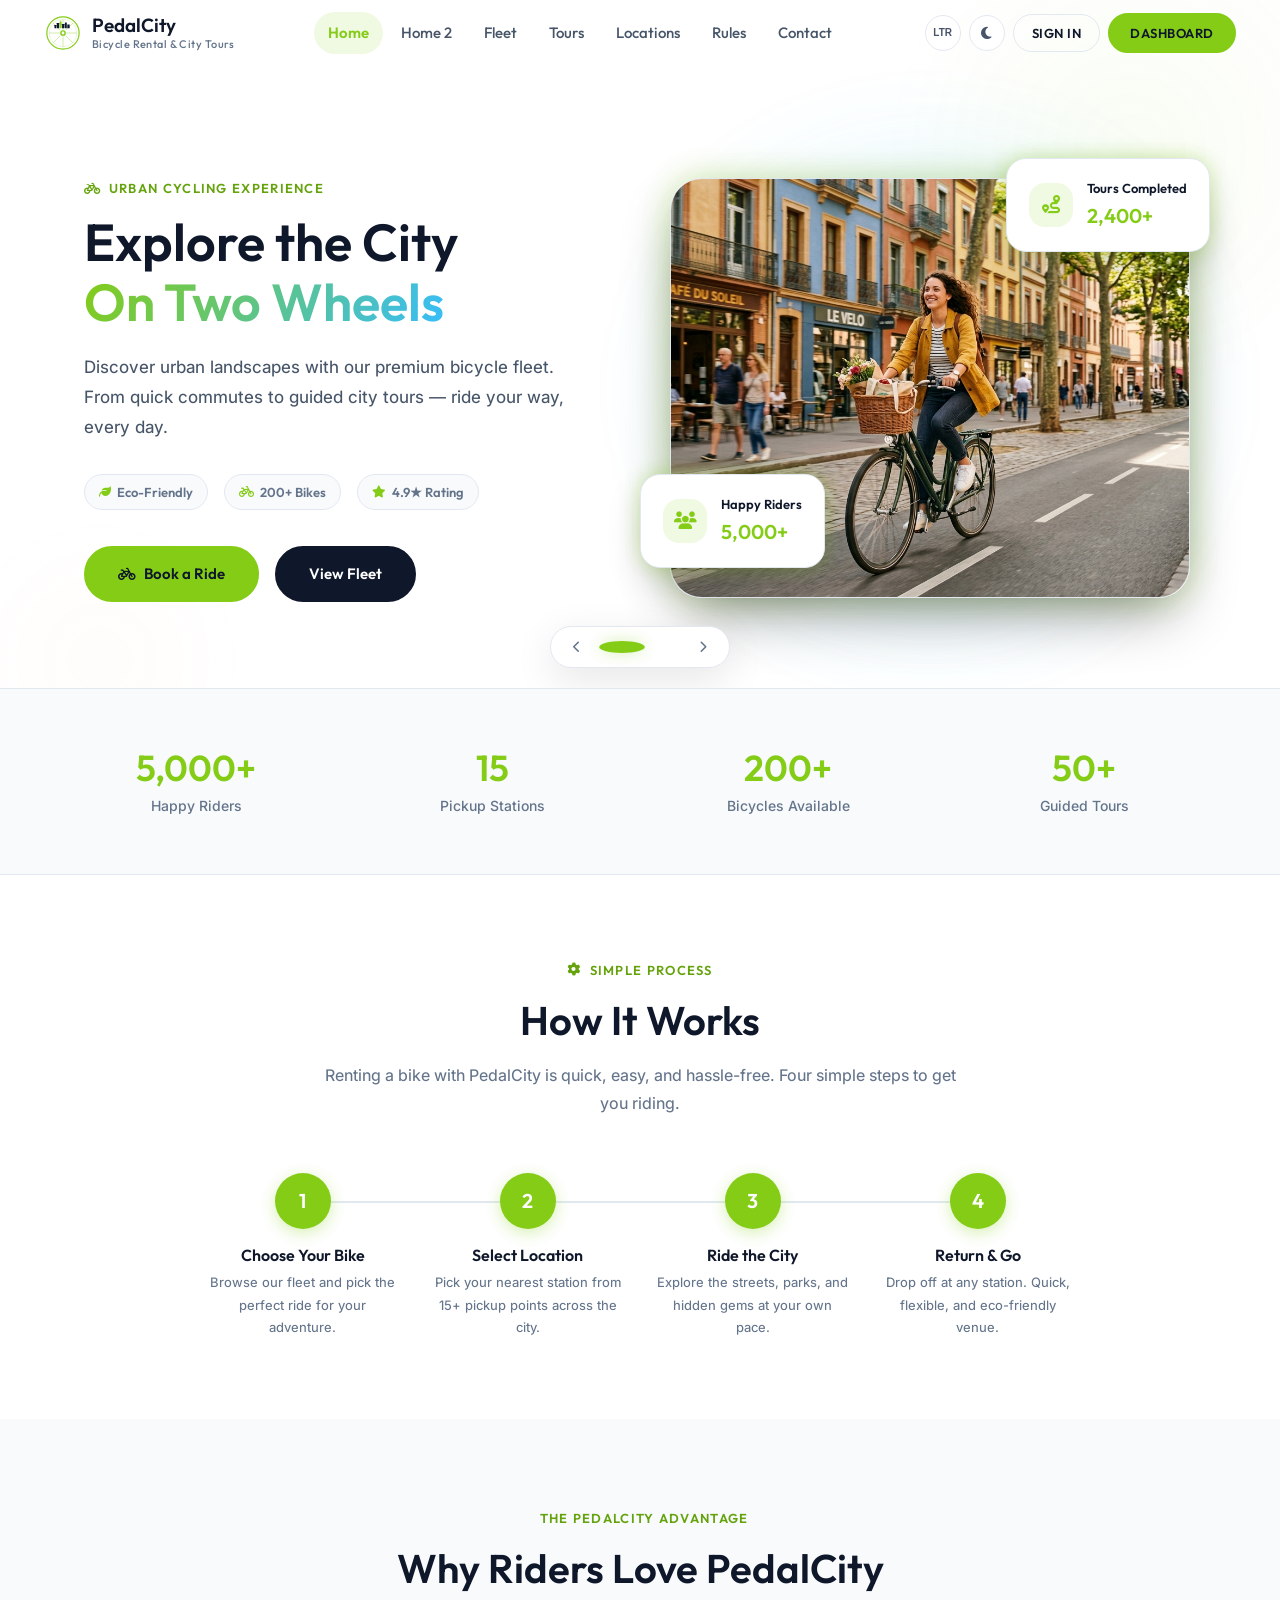
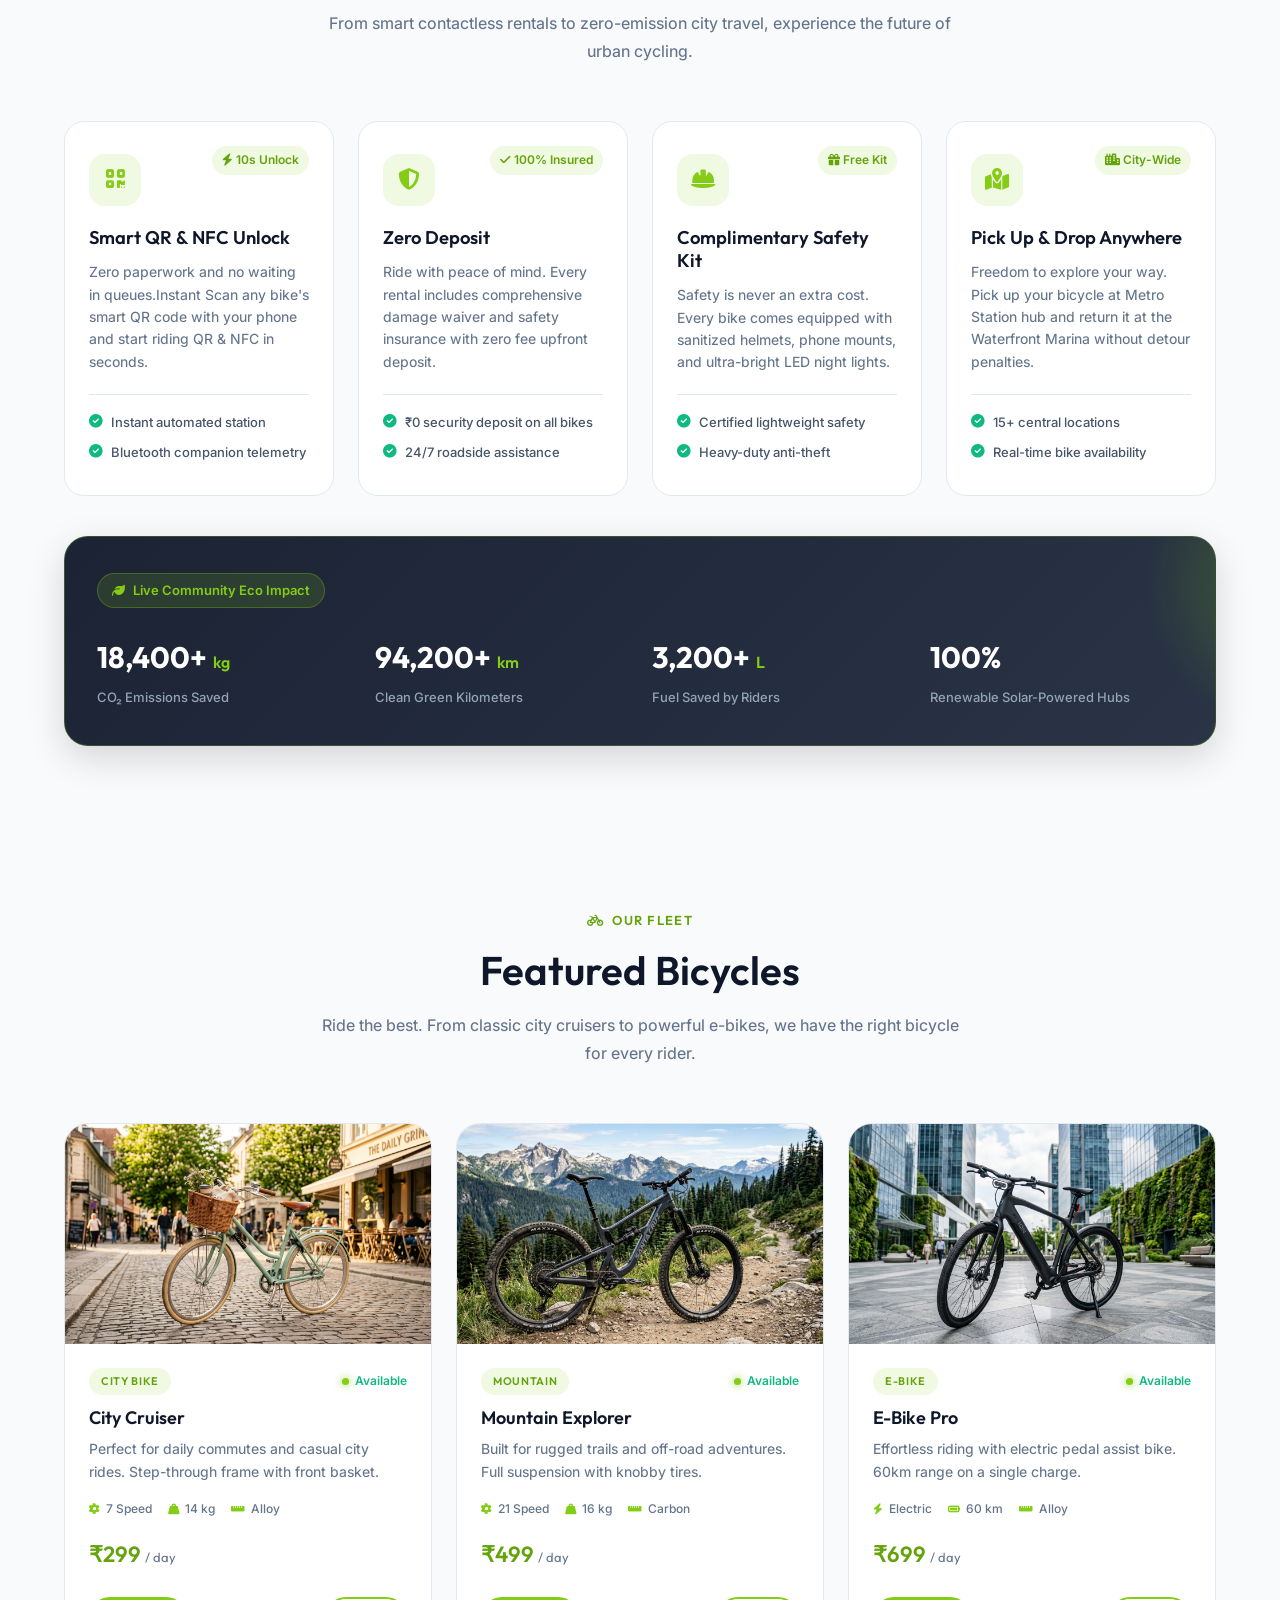
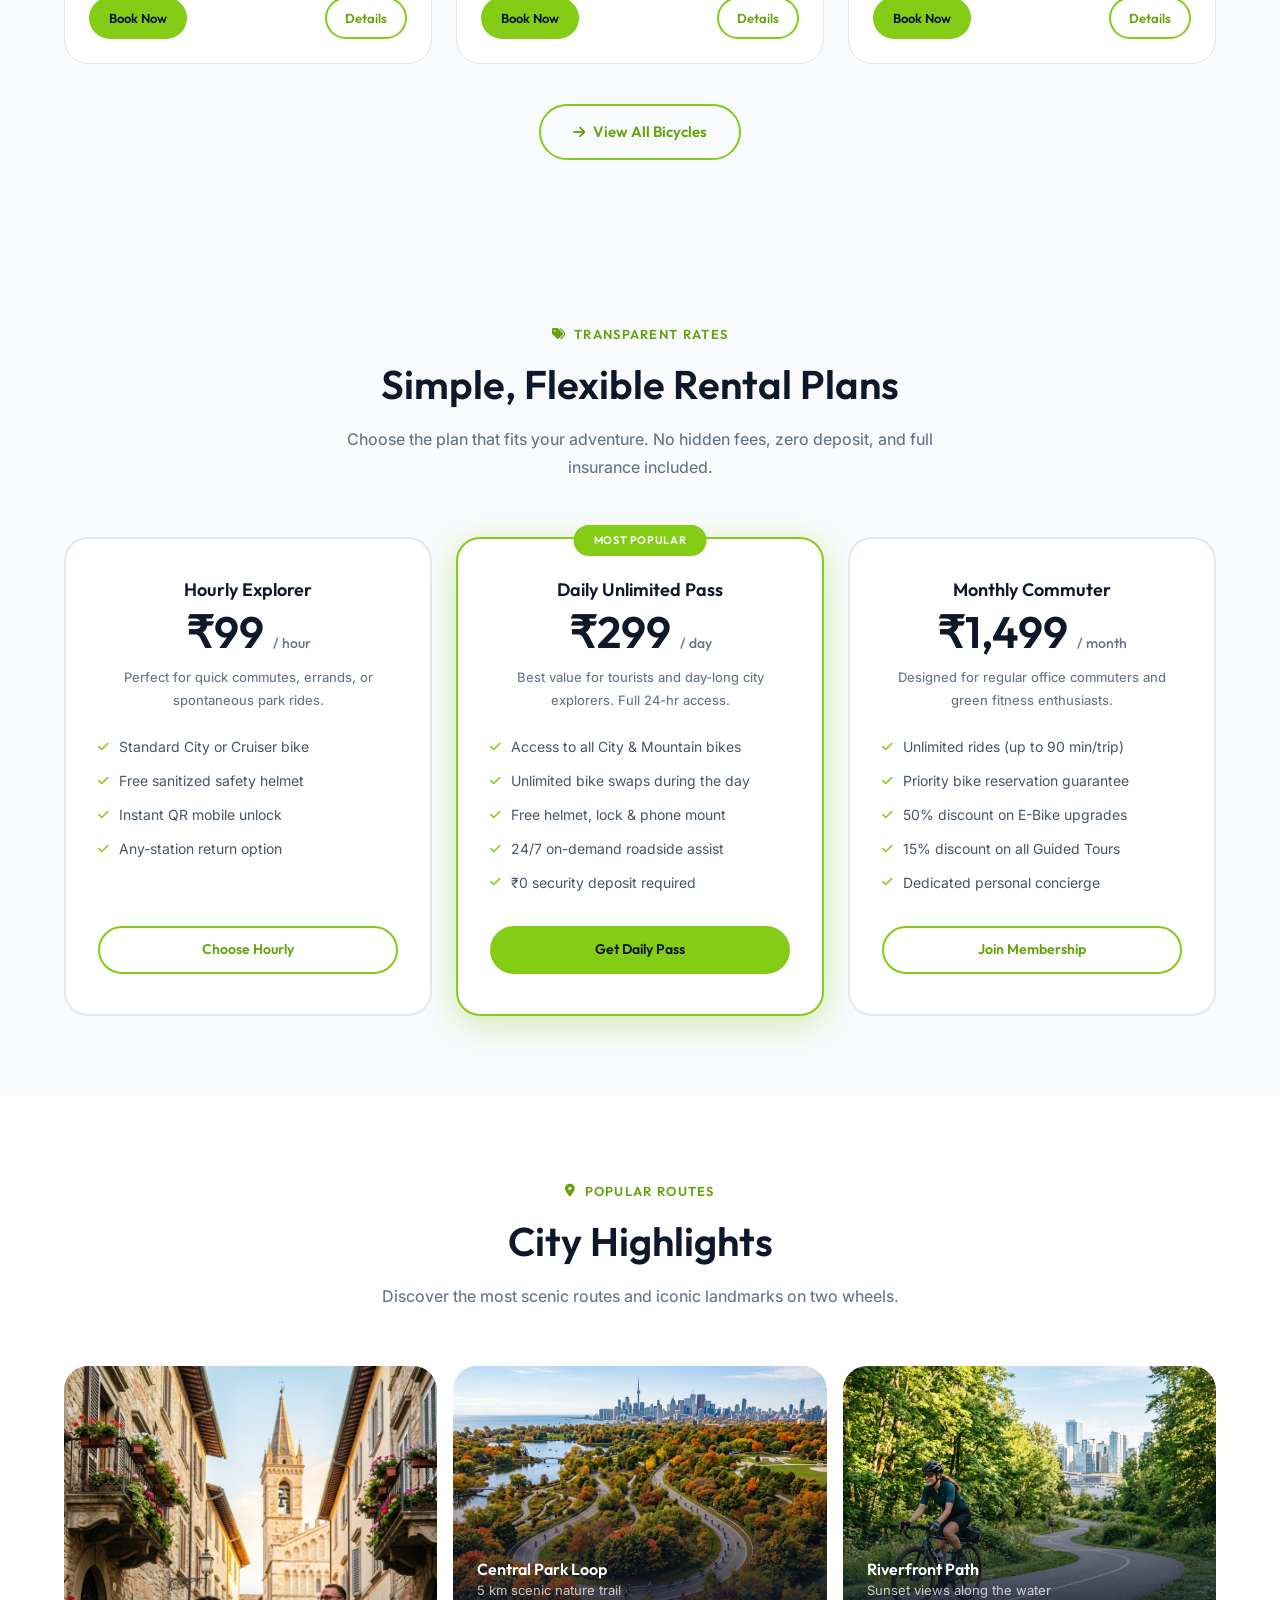
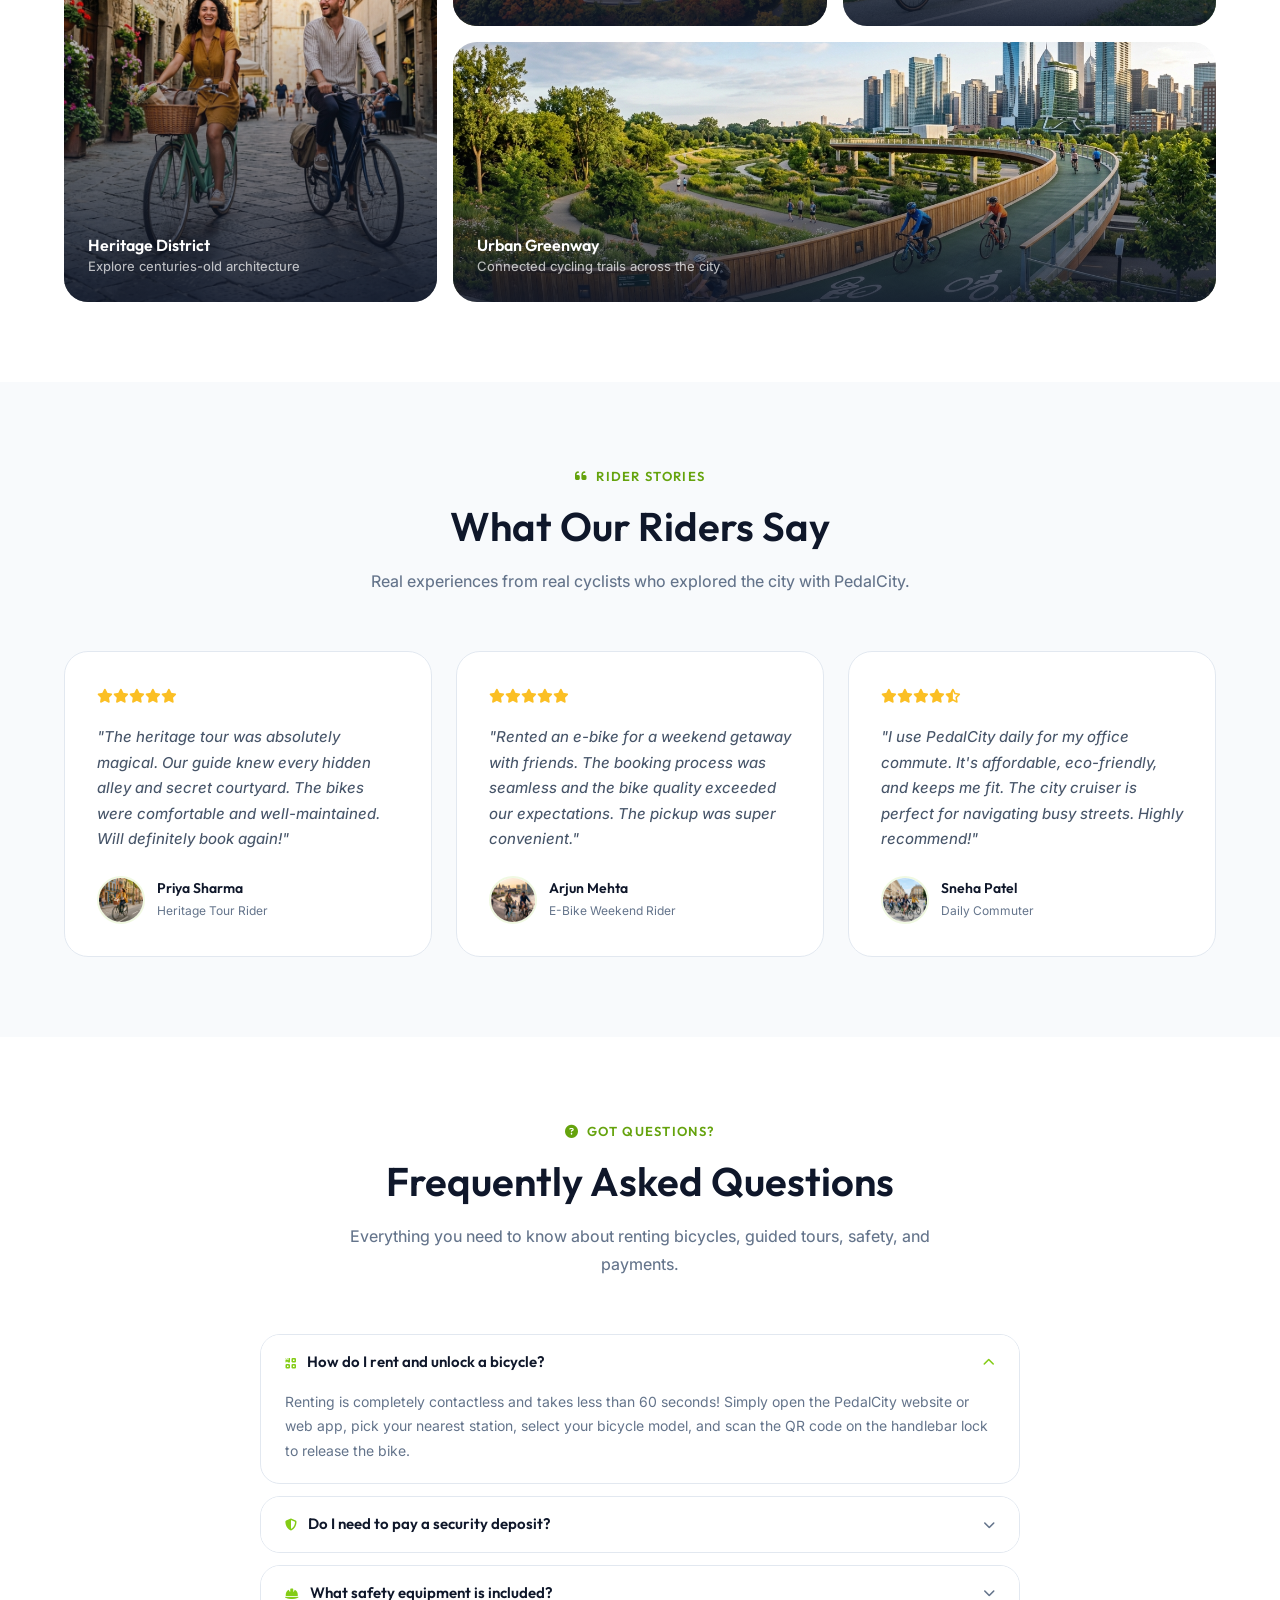
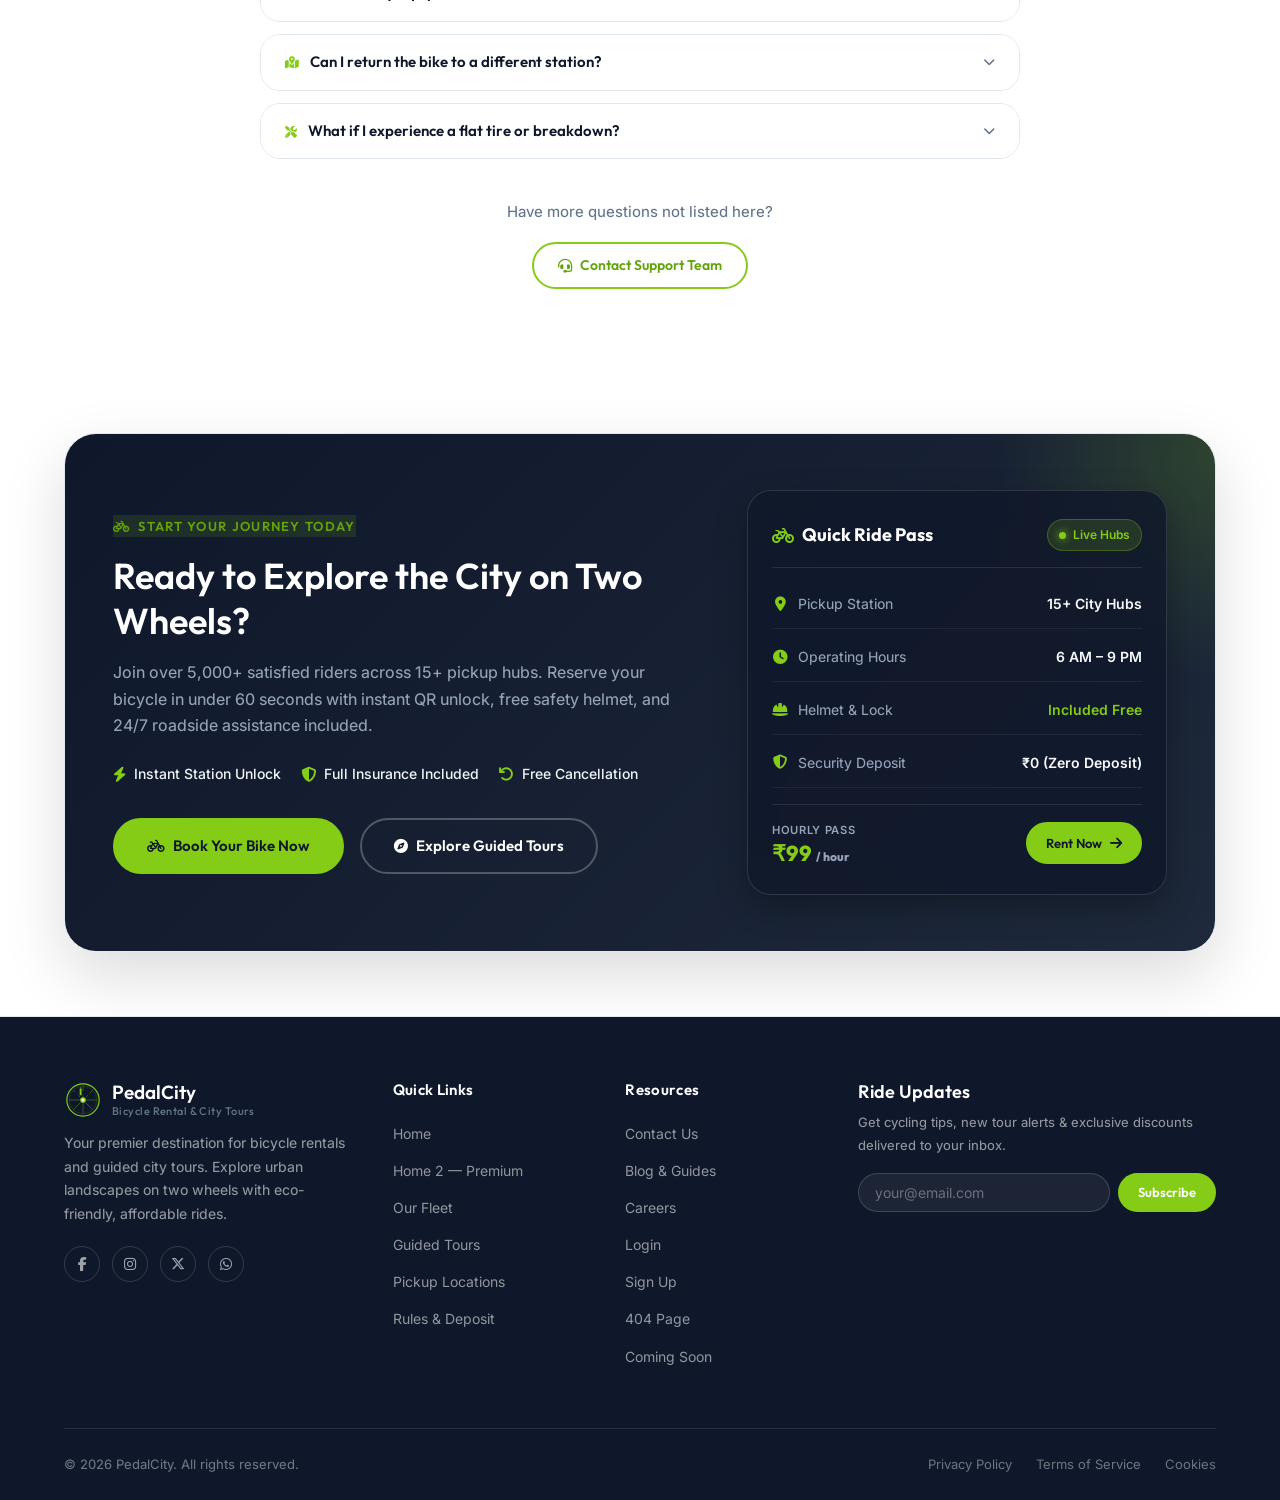
==== commit cc2fb25e: "feat: redesign insurance section, update UI components, and add asset images" ====
--- a/index.html
+++ b/index.html
@@ -741,24 +741,24 @@
                 <!-- Right: Interactive Live Rental Snapshot Widget -->
                 <div class="cta-preview-widget">
                     <div class="cta-widget-header">
-                        <span class="cta-widget-title"><i class="fas fa-bicycle" style="color:var(--primary);margin-right:0.5rem;"></i>Quick Ride Pass</span>
+                        <span class="cta-widget-title"><i class="fas fa-bicycle"></i> Quick Ride Pass</span>
                         <span class="cta-widget-badge"><span class="avail-dot"></span> Live Hubs</span>
                     </div>
 
                     <div class="cta-widget-item">
-                        <span><i class="fas fa-map-marker-alt"></i>Pickup Station</span>
+                        <span><i class="fas fa-map-marker-alt"></i> Pickup Station</span>
                         <strong>15+ City Hubs</strong>
                     </div>
                     <div class="cta-widget-item">
-                        <span><i class="fas fa-clock"></i>Operating Hours</span>
-                        <strong>6:00 AM – 10:00 PM</strong>
+                        <span><i class="fas fa-clock"></i> Operating Hours</span>
+                        <strong>6 AM – 9 PM</strong>
                     </div>
                     <div class="cta-widget-item">
-                        <span><i class="fas fa-hard-hat"></i>Helmet & Lock</span>
+                        <span><i class="fas fa-hard-hat"></i> Helmet & Lock</span>
                         <strong style="color:var(--primary);">Included Free</strong>
                     </div>
                     <div class="cta-widget-item">
-                        <span><i class="fas fa-shield-check"></i>Security Deposit</span>
+                        <span><i class="fas fa-shield-alt"></i> Security Deposit</span>
                         <strong>₹0 (Zero Deposit)</strong>
                     </div>
 
--- a/style.css
+++ b/style.css
@@ -213,7 +213,7 @@
     scroll-behavior: smooth;
     -webkit-font-smoothing: antialiased;
     -moz-osx-font-smoothing: grayscale;
-    overflow-x: hidden;
+    overflow-x: clip;
 }
 
 body {
@@ -223,7 +223,7 @@
     background-color: var(--bg-body);
     line-height: 1.7;
     transition: background-color 0.3s ease, color 0.3s ease;
-    overflow-x: hidden;
+    overflow-x: clip;
 }
 
 img {
@@ -4439,58 +4439,179 @@
 }
 
 /* ============================================================
-   INSURANCE COVERAGE CARDS
+   INSURANCE COVERAGE CARDS — REDESIGNED
    ============================================================ */
+.coverage-grid {
+    align-items: stretch;
+}
+
 .coverage-card {
     background: var(--bg-card);
     border: 1px solid var(--border-default);
     border-radius: var(--radius-2xl);
-    padding: 2.25rem 1.75rem;
-    text-align: center;
+    padding: 2.5rem 2rem 2rem 2rem;
+    position: relative;
     display: flex;
     flex-direction: column;
-    align-items: center;
-    justify-content: flex-start;
+    justify-content: space-between;
     transition: var(--transition-premium);
-}
+    box-shadow: var(--shadow-sm);
+}
+
 .coverage-card:hover {
     box-shadow: var(--shadow-card-hover);
+    transform: translateY(-6px);
+    border-color: var(--primary);
+}
+
+.coverage-card.popular {
+    border: 2px solid var(--primary);
+    box-shadow: 0 8px 30px var(--primary-glow), var(--shadow-md);
     transform: translateY(-4px);
-}
-
-.coverage-card h4 {
+    background: linear-gradient(180deg, var(--primary-subtle) 0%, var(--bg-card) 22%);
+}
+
+.coverage-card.popular:hover {
+    transform: translateY(-10px);
+    box-shadow: 0 16px 40px var(--primary-glow), var(--shadow-lg);
+}
+
+.coverage-badge {
+    position: absolute;
+    top: -14px;
+    left: 50%;
+    transform: translateX(-50%);
+    background: var(--primary);
+    color: #0F172A;
+    font-family: var(--font-heading);
+    font-weight: 700;
+    font-size: 0.75rem;
+    letter-spacing: 0.08em;
+    padding: 0.35rem 1rem;
+    border-radius: var(--radius-full);
+    box-shadow: 0 4px 12px var(--primary-glow);
+    white-space: nowrap;
+}
+
+.coverage-header {
+    text-align: center;
+    display: flex;
+    flex-direction: column;
+    align-items: center;
+}
+
+.coverage-icon {
+    width: 52px;
+    height: 52px;
+    border-radius: var(--radius-xl);
+    background: var(--primary-subtle);
+    color: var(--primary-text);
+    display: flex;
+    align-items: center;
+    justify-content: center;
+    font-size: 1.35rem;
+    margin-bottom: 1.25rem;
+    transition: var(--transition-fast);
+}
+
+.coverage-card.popular .coverage-icon {
+    background: var(--primary);
+    color: #0F172A;
+    box-shadow: 0 4px 16px var(--primary-glow);
+}
+
+.coverage-card:hover .coverage-icon {
+    transform: scale(1.1) rotate(-5deg);
+}
+
+.coverage-title {
+    font-size: 1.35rem;
+    font-weight: 700;
+    color: var(--text-heading);
+    margin-bottom: 0.75rem;
+}
+
+.coverage-price-wrap {
+    display: flex;
+    align-items: baseline;
+    justify-content: center;
+    gap: 0.25rem;
     margin-bottom: 0.5rem;
-    font-size: 1.25rem;
-}
-
-.coverage-card ul {
+}
+
+.coverage-price-currency {
+    font-size: 1.5rem;
+    font-weight: 700;
+    color: var(--primary-text);
+}
+
+.coverage-price-amount {
+    font-family: var(--font-heading);
+    font-size: 2.75rem;
+    font-weight: 800;
+    color: var(--text-heading);
+    line-height: 1;
+}
+
+.coverage-price-period {
+    font-size: 0.875rem;
+    font-weight: 500;
+    color: var(--text-muted);
+}
+
+.coverage-divider {
+    height: 1px;
+    background: var(--border-default);
+    margin: 1.5rem 0;
+    width: 100%;
+}
+
+.coverage-features {
     list-style: none;
     padding: 0;
-    margin: 0 auto;
-    width: fit-content;
-    max-width: 100%;
+    margin: 0 0 2rem 0;
     display: flex;
     flex-direction: column;
-    gap: 0.625rem;
-    text-align: left;
-}
-
-[dir="rtl"] .coverage-card ul {
+    gap: 0.875rem;
+}
+
+.coverage-features li {
+    display: flex;
+    align-items: center;
+    gap: 0.75rem;
+    font-size: 0.9375rem;
+    color: var(--text-body);
+    font-weight: 450;
+}
+
+[dir="rtl"] .coverage-features li {
     text-align: right;
 }
 
-.coverage-card li {
-    display: flex;
-    align-items: center;
-    gap: 0.625rem;
-    font-size: 0.875rem;
-    color: var(--text-body);
-}
-
-.coverage-card li i {
-    color: var(--primary);
-    font-size: 0.8125rem;
+.check-icon {
+    width: 22px;
+    height: 22px;
+    border-radius: var(--radius-full);
+    background: var(--primary-subtle);
+    color: var(--primary-text);
+    display: flex;
+    align-items: center;
+    justify-content: center;
+    font-size: 0.7rem;
     flex-shrink: 0;
+}
+
+.coverage-card.popular .check-icon {
+    background: rgba(132, 204, 22, 0.2);
+    color: var(--primary-text);
+}
+
+.coverage-btn {
+    width: 100%;
+    margin-top: auto;
+    justify-content: center;
+    padding: 0.75rem 1.25rem;
+    font-size: 0.9375rem;
 }
 
 /* ============================================================
@@ -4863,14 +4984,14 @@
     background: var(--bg-card);
     border: 1px solid var(--border-default);
     border-radius: var(--radius-2xl);
-    padding: 2rem 1.25rem;
+    padding: 1.25rem;
     text-align: center;
     transition: var(--transition-smooth);
     box-shadow: var(--shadow-sm);
     display: flex;
     flex-direction: column;
     align-items: center;
-    justify-content: center;
+    justify-content: space-between;
 }
 
 .accessory-card:hover {
@@ -4879,7 +5000,27 @@
     box-shadow: var(--shadow-lg), 0 0 20px var(--primary-glow);
 }
 
-.accessory-card i {
+.accessory-img {
+    width: 100%;
+    height: 200px;
+    border-radius: var(--radius-lg);
+    overflow: hidden;
+    margin-bottom: 1rem;
+}
+
+.accessory-img img {
+    width: 100%;
+    height: 100%;
+    object-fit: cover;
+    border-radius: var(--radius-lg);
+    transition: var(--transition-smooth);
+}
+
+.accessory-card:hover .accessory-img img {
+    transform: scale(1.05);
+}
+
+.accessory-card > i {
     font-size: 1.75rem;
     color: var(--primary);
     margin-bottom: 1rem;
@@ -4893,7 +5034,7 @@
     transition: var(--transition-fast);
 }
 
-.accessory-card:hover i {
+.accessory-card:hover > i {
     transform: scale(1.08);
 }
 
@@ -4908,7 +5049,33 @@
     font-size: 0.875rem;
     font-weight: 500;
     color: var(--primary);
+    margin: 0 0 0.875rem 0;
+}
+
+.accessory-content {
+    width: 100%;
+    display: flex;
+    flex-direction: column;
+    align-items: center;
+}
+
+.accessory-content .btn {
+    margin-top: 0.25rem;
+    width: 100%;
+    padding: 0.5rem 1rem;
+    font-size: 0.8125rem;
+    border-radius: var(--radius-lg);
+    gap: 0.5rem;
+}
+
+.accessory-content .btn i {
+    font-size: 0.8125rem;
+    width: auto;
+    height: auto;
     margin: 0;
+    background: transparent;
+    border-radius: 0;
+    display: inline-block;
 }
 
 @media (max-width: 1024px) {
@@ -5857,7 +6024,7 @@
     width: 220px;
     height: 165px;
     object-fit: cover;
-    object-position: center bottom;
+    object-position: center;
     border-radius: var(--radius-xl);
     flex-shrink: 0;
 }
@@ -6706,7 +6873,7 @@
 
 .reviews-carousel-viewport {
     width: 100%;
-    max-width: 780px;
+    max-width: 100%;
     margin: 0 auto;
     overflow: hidden;
     position: relative;
@@ -7045,5 +7212,689 @@
     font-weight: 500;
 }
 
-
-
+/* ============================================================
+   MODERN CTA SECTION & QUICK RIDE PASS SNAPSHOT WIDGET
+   ============================================================ */
+.cta-modern-section {
+    padding: 4rem 0;
+    position: relative;
+}
+
+.cta-modern-card {
+    background: linear-gradient(135deg, #0F172A 0%, #1E293B 100%);
+    border: 1px solid var(--border-default);
+    border-radius: var(--radius-3xl);
+    padding: 3.5rem 3rem;
+    position: relative;
+    overflow: hidden;
+    box-shadow: var(--shadow-xl);
+}
+
+.dark .cta-modern-card {
+    border-color: rgba(255, 255, 255, 0.1);
+}
+
+.cta-modern-glow {
+    position: absolute;
+    top: -40%;
+    right: -20%;
+    width: 450px;
+    height: 450px;
+    border-radius: 50%;
+    background: radial-gradient(circle, var(--primary-glow) 0%, transparent 70%);
+    pointer-events: none;
+}
+
+.cta-modern-grid {
+    display: grid;
+    grid-template-columns: 1fr 420px;
+    gap: 3rem;
+    align-items: center;
+    position: relative;
+    z-index: 1;
+}
+
+.cta-modern-text h2 {
+    color: #FFFFFF;
+    font-size: 2.25rem;
+    line-height: 1.25;
+    margin-bottom: 1rem;
+}
+
+.cta-modern-text p {
+    color: #94A3B8;
+    font-size: 1rem;
+    line-height: 1.65;
+    margin-bottom: 1.5rem;
+}
+
+.cta-perks {
+    display: flex;
+    flex-wrap: wrap;
+    gap: 1.25rem;
+    margin-bottom: 2rem;
+}
+
+.cta-perk-item {
+    display: inline-flex;
+    align-items: center;
+    gap: 0.5rem;
+    font-size: 0.875rem;
+    color: #F1F5F9;
+    font-weight: 500;
+}
+
+.cta-perk-item i {
+    color: var(--primary);
+    font-size: 0.95rem;
+}
+
+.cta-actions {
+    display: flex;
+    align-items: center;
+    gap: 1rem;
+    flex-wrap: wrap;
+}
+
+/* Right Side Snapshot Widget */
+.cta-preview-widget {
+    background: rgba(15, 23, 42, 0.8);
+    backdrop-filter: blur(16px);
+    -webkit-backdrop-filter: blur(16px);
+    border: 1px solid rgba(255, 255, 255, 0.12);
+    border-radius: var(--radius-2xl);
+    padding: 1.75rem 1.5rem;
+    box-shadow: 0 12px 32px rgba(0, 0, 0, 0.3);
+    display: flex;
+    flex-direction: column;
+    gap: 0.25rem;
+    width: 100%;
+    box-sizing: border-box;
+}
+
+.cta-widget-header {
+    display: flex;
+    align-items: center;
+    justify-content: space-between;
+    gap: 0.75rem;
+    padding-bottom: 1rem;
+    margin-bottom: 0.5rem;
+    border-bottom: 1px solid rgba(255, 255, 255, 0.1);
+}
+
+.cta-widget-title {
+    display: inline-flex;
+    align-items: center;
+    gap: 0.5rem;
+    font-family: var(--font-heading);
+    font-size: 1.125rem;
+    font-weight: 700;
+    color: #FFFFFF;
+    white-space: nowrap;
+}
+
+.cta-widget-title i {
+    color: var(--primary);
+    font-size: 1.1rem;
+}
+
+.cta-widget-badge {
+    display: inline-flex;
+    align-items: center;
+    gap: 0.4rem;
+    background: rgba(132, 204, 22, 0.15);
+    border: 1px solid rgba(132, 204, 22, 0.3);
+    color: var(--primary);
+    font-size: 0.75rem;
+    font-weight: 600;
+    padding: 0.3rem 0.7rem;
+    border-radius: var(--radius-full);
+    white-space: nowrap;
+    flex-shrink: 0;
+}
+
+.avail-dot {
+    width: 7px;
+    height: 7px;
+    border-radius: 50%;
+    background: var(--primary);
+    box-shadow: 0 0 8px var(--primary);
+    display: inline-block;
+}
+
+.cta-widget-item {
+    display: flex;
+    align-items: center;
+    justify-content: space-between;
+    gap: 1rem;
+    padding: 0.75rem 0;
+    border-bottom: 1px solid rgba(255, 255, 255, 0.06);
+}
+
+.cta-widget-item span {
+    display: inline-flex;
+    align-items: center;
+    gap: 0.6rem;
+    color: #94A3B8;
+    font-size: 0.875rem;
+    font-weight: 450;
+    white-space: nowrap;
+}
+
+.cta-widget-item span i {
+    color: var(--primary);
+    font-size: 0.9rem;
+    width: 16px;
+    text-align: center;
+    flex-shrink: 0;
+}
+
+.cta-widget-item strong {
+    color: #F8FAFC;
+    font-size: 0.875rem;
+    font-weight: 600;
+    text-align: right;
+    white-space: nowrap;
+}
+
+.cta-widget-footer {
+    display: flex;
+    align-items: center;
+    justify-content: space-between;
+    gap: 1rem;
+    margin-top: 0.75rem;
+    padding-top: 1rem;
+    border-top: 1px solid rgba(255, 255, 255, 0.1);
+}
+
+.cta-widget-price {
+    display: flex;
+    flex-direction: column;
+    gap: 0.15rem;
+}
+
+.cta-widget-price-label {
+    font-size: 0.7rem;
+    color: #94A3B8;
+    text-transform: uppercase;
+    letter-spacing: 0.06em;
+    font-weight: 600;
+}
+
+.cta-widget-price-val {
+    font-family: var(--font-heading);
+    font-size: 1.35rem;
+    font-weight: 800;
+    color: var(--primary);
+    line-height: 1.1;
+}
+
+.cta-widget-footer .btn {
+    flex-shrink: 0;
+}
+
+/* Responsive Media Queries for CTA Modern Section */
+@media (max-width: 1024px) {
+    .cta-modern-grid {
+        grid-template-columns: 1fr;
+        gap: 2.5rem;
+    }
+}
+
+@media (max-width: 640px) {
+    .cta-modern-card {
+        padding: 2rem 1.25rem;
+        border-radius: var(--radius-2xl);
+    }
+    .cta-modern-text h2 {
+        font-size: 1.65rem;
+    }
+    .cta-preview-widget {
+        padding: 1.25rem 1rem;
+    }
+    .cta-widget-title {
+        font-size: 1rem;
+    }
+    .cta-widget-badge {
+        font-size: 0.7rem;
+        padding: 0.25rem 0.5rem;
+    }
+    .cta-widget-item {
+        padding: 0.65rem 0;
+    }
+    .cta-widget-item span {
+        font-size: 0.8125rem;
+        gap: 0.4rem;
+    }
+    .cta-widget-item strong {
+        font-size: 0.8125rem;
+    }
+    .cta-widget-price-val {
+        font-size: 1.2rem;
+    }
+}
+
+@media (max-width: 380px) {
+    .cta-widget-header {
+        flex-wrap: wrap;
+    }
+    .cta-widget-item strong {
+        white-space: normal;
+        text-align: right;
+    }
+}
+
+/* ============================================================
+   FLEET SPECIFICATION & COMPARISON MATRIX
+   ============================================================ */
+.fleet-spec-section {
+    padding: 5rem 0;
+    background: var(--bg-body);
+}
+
+.fleet-comparison-table-wrap {
+    width: 100%;
+    overflow-x: auto;
+    border-radius: var(--radius-2xl);
+    border: 1px solid var(--border-default);
+    box-shadow: var(--shadow-sm);
+    background: var(--bg-card);
+    margin-bottom: 3.5rem;
+    -webkit-overflow-scrolling: touch;
+}
+
+.fleet-comparison-table {
+    width: 100%;
+    border-collapse: collapse;
+    min-width: 800px;
+    text-align: left;
+}
+
+[dir="rtl"] .fleet-comparison-table {
+    text-align: right;
+}
+
+.fleet-comparison-table th {
+    background: var(--bg-surface);
+    color: var(--text-heading);
+    font-family: var(--font-heading);
+    font-size: 0.875rem;
+    font-weight: 700;
+    padding: 1.125rem 1.5rem;
+    border-bottom: 1px solid var(--border-default);
+    text-transform: uppercase;
+    letter-spacing: 0.05em;
+}
+
+.fleet-comparison-table td {
+    padding: 1.25rem 1.5rem;
+    border-bottom: 1px solid var(--border-default);
+    font-size: 0.9375rem;
+    color: var(--text-body);
+    vertical-align: middle;
+}
+
+.fleet-comparison-table tr:last-child td {
+    border-bottom: none;
+}
+
+.fleet-comparison-table tr:hover td {
+    background: var(--primary-subtle);
+}
+
+.table-bike-info {
+    display: flex;
+    align-items: center;
+    gap: 0.875rem;
+}
+
+.table-bike-icon {
+    width: 42px;
+    height: 42px;
+    border-radius: var(--radius-lg);
+    background: var(--primary-subtle);
+    color: var(--primary-text);
+    display: flex;
+    align-items: center;
+    justify-content: center;
+    font-size: 1.15rem;
+    flex-shrink: 0;
+}
+
+.table-bike-icon.popular {
+    background: var(--primary);
+    color: #0F172A;
+}
+
+.table-bike-info strong {
+    display: block;
+    color: var(--text-heading);
+    font-size: 0.95rem;
+    font-weight: 700;
+}
+
+.table-bike-info span {
+    font-size: 0.75rem;
+    color: var(--text-muted);
+}
+
+.table-bike-info span.popular-text {
+    color: var(--primary-text);
+    font-weight: 600;
+}
+
+.spec-tag {
+    display: inline-flex;
+    align-items: center;
+    gap: 0.4rem;
+    font-size: 0.8125rem;
+    font-weight: 500;
+    padding: 0.35rem 0.75rem;
+    border-radius: var(--radius-full);
+    background: var(--bg-surface);
+    border: 1px solid var(--border-default);
+    color: var(--text-heading);
+}
+
+.spec-tag.primary {
+    background: var(--primary-subtle);
+    border-color: rgba(132, 204, 22, 0.3);
+    color: var(--primary-text);
+}
+
+.table-price {
+    font-family: var(--font-heading);
+    font-size: 1.05rem;
+    font-weight: 700;
+    color: var(--text-heading);
+}
+
+.table-price.highlight {
+    color: var(--primary-text);
+    font-size: 1.15rem;
+}
+
+.table-highlight-row td {
+    background: rgba(132, 204, 22, 0.05);
+}
+
+/* 4-Point Safety Standards */
+.safety-standards-wrap {
+    background: var(--bg-surface);
+    border: 1px solid var(--border-default);
+    border-radius: var(--radius-2xl);
+    padding: 2.5rem 2rem;
+}
+
+.safety-header-sm {
+    text-align: center;
+    margin-bottom: 2rem;
+}
+
+.safety-header-sm h3 {
+    font-size: 1.65rem;
+    color: var(--text-heading);
+    margin-top: 0.25rem;
+}
+
+.safety-grid {
+    display: grid;
+    grid-template-columns: repeat(4, 1fr);
+    gap: 1.5rem;
+}
+
+@media (max-width: 1024px) {
+    .safety-grid {
+        grid-template-columns: repeat(2, 1fr);
+    }
+}
+
+@media (max-width: 600px) {
+    .safety-grid {
+        grid-template-columns: 1fr;
+    }
+}
+
+.safety-card {
+    background: var(--bg-card);
+    border: 1px solid var(--border-default);
+    border-radius: var(--radius-xl);
+    padding: 1.5rem;
+    display: flex;
+    flex-direction: column;
+    align-items: flex-start;
+    transition: var(--transition-smooth);
+}
+
+.safety-card:hover {
+    transform: translateY(-4px);
+    border-color: var(--primary);
+    box-shadow: var(--shadow-md);
+}
+
+.safety-icon {
+    width: 46px;
+    height: 46px;
+    border-radius: var(--radius-lg);
+    background: var(--primary-subtle);
+    color: var(--primary-text);
+    display: flex;
+    align-items: center;
+    justify-content: center;
+    font-size: 1.25rem;
+    margin-bottom: 1rem;
+}
+
+.safety-card h4 {
+    font-size: 1.05rem;
+    color: var(--text-heading);
+    margin-bottom: 0.5rem;
+}
+
+.safety-card p {
+    font-size: 0.85rem;
+    color: var(--text-muted);
+    line-height: 1.55;
+    margin: 0;
+}
+
+/* ============================================================
+   ACCESSORIES & ADD-ONS CARDS WITH PRODUCT IMAGES
+   ============================================================ */
+.accessories-grid {
+    display: grid !important;
+    grid-template-columns: repeat(3, 1fr) !important;
+    gap: 1.5rem !important;
+    width: 100% !important;
+    margin-top: 2rem;
+}
+
+@media (max-width: 900px) {
+    .accessories-grid {
+        grid-template-columns: repeat(2, 1fr) !important;
+    }
+}
+
+@media (max-width: 550px) {
+    .accessories-grid {
+        grid-template-columns: 1fr !important;
+    }
+}
+
+.accessory-card {
+    background: var(--bg-card);
+    border: 1px solid var(--border-default);
+    border-radius: var(--radius-2xl);
+    overflow: hidden;
+    display: flex;
+    flex-direction: column;
+    align-items: center;
+    text-align: center;
+    transition: var(--transition-smooth);
+    box-shadow: var(--shadow-sm);
+    width: 100% !important;
+    max-width: 100% !important;
+    box-sizing: border-box !important;
+}
+
+.accessory-card:hover {
+    transform: translateY(-6px);
+    border-color: var(--primary);
+    box-shadow: var(--shadow-md), 0 0 20px var(--primary-glow);
+}
+
+.accessory-img {
+    width: 100% !important;
+    height: 200px !important;
+    background: var(--bg-surface);
+    overflow: hidden;
+    position: relative;
+    display: flex;
+    align-items: center;
+    justify-content: center;
+}
+
+.accessory-img img {
+    width: 100% !important;
+    height: 100% !important;
+    object-fit: cover !important;
+    transition: var(--transition-smooth);
+}
+
+.accessory-card:hover .accessory-img img {
+    transform: scale(1.06);
+}
+
+.accessory-content {
+    padding: 1.25rem 1rem;
+    width: 100% !important;
+    box-sizing: border-box;
+}
+
+.accessory-content h4 {
+    font-size: 1.1rem;
+    font-weight: 700;
+    color: var(--text-heading);
+    margin-bottom: 0.35rem;
+}
+
+.accessory-content p {
+    font-family: var(--font-heading);
+    font-size: 0.9375rem;
+    font-weight: 700;
+    color: var(--primary-text);
+    margin: 0;
+}
+
+/* ============================================================
+   WHAT'S INCLUDED SECTION — FEATURE IMAGE CARDS (Tours)
+   ============================================================ */
+.included-grid {
+    display: grid !important;
+    grid-template-columns: repeat(4, 1fr) !important;
+    gap: 1.5rem !important;
+    width: 100% !important;
+}
+
+@media (max-width: 1100px) {
+    .included-grid {
+        grid-template-columns: repeat(2, 1fr) !important;
+    }
+}
+
+@media (max-width: 600px) {
+    .included-grid {
+        grid-template-columns: 1fr !important;
+    }
+}
+
+.included-card {
+    background: var(--bg-card);
+    border: 1px solid var(--border-default);
+    border-radius: var(--radius-2xl);
+    overflow: hidden;
+    display: flex;
+    flex-direction: column;
+    transition: var(--transition-smooth);
+    box-shadow: var(--shadow-sm);
+    position: relative;
+    width: 100% !important;
+    box-sizing: border-box !important;
+}
+
+.included-card:hover {
+    transform: translateY(-6px);
+    border-color: var(--primary);
+    box-shadow: var(--shadow-md), 0 0 24px var(--primary-glow);
+}
+
+.included-img {
+    width: 100% !important;
+    height: 160px !important;
+    overflow: hidden;
+    position: relative;
+    background: var(--bg-surface);
+}
+
+.included-img img {
+    width: 100% !important;
+    height: 100% !important;
+    object-fit: cover !important;
+    transition: var(--transition-smooth);
+}
+
+.included-card:hover .included-img img {
+    transform: scale(1.08);
+}
+
+.included-icon-badge {
+    position: absolute;
+    top: 130px;
+    right: 1.25rem;
+    width: 36px;
+    height: 36px;
+    border-radius: var(--radius-lg);
+    background: var(--primary);
+    color: #0F172A;
+    display: flex;
+    align-items: center;
+    justify-content: center;
+    font-size: 0.95rem;
+    box-shadow: 0 4px 12px var(--primary-glow);
+    z-index: 2;
+    transition: var(--transition-fast);
+}
+
+[dir="rtl"] .included-icon-badge {
+    right: auto;
+    left: 1.25rem;
+}
+
+.included-card:hover .included-icon-badge {
+    transform: scale(1.15) rotate(6deg);
+}
+
+.included-content {
+    padding: 1.25rem 1.25rem 1.5rem 1.25rem;
+    flex-grow: 1;
+    display: flex;
+    flex-direction: column;
+}
+
+.included-content h4 {
+    font-size: 1.05rem;
+    font-weight: 700;
+    color: var(--text-heading);
+    margin-bottom: 0.35rem;
+}
+
+.included-content p {
+    font-size: 0.84rem;
+    color: var(--text-muted);
+    line-height: 1.5;
+    margin: 0;
+    font-weight: 450;
+}
+
+
+
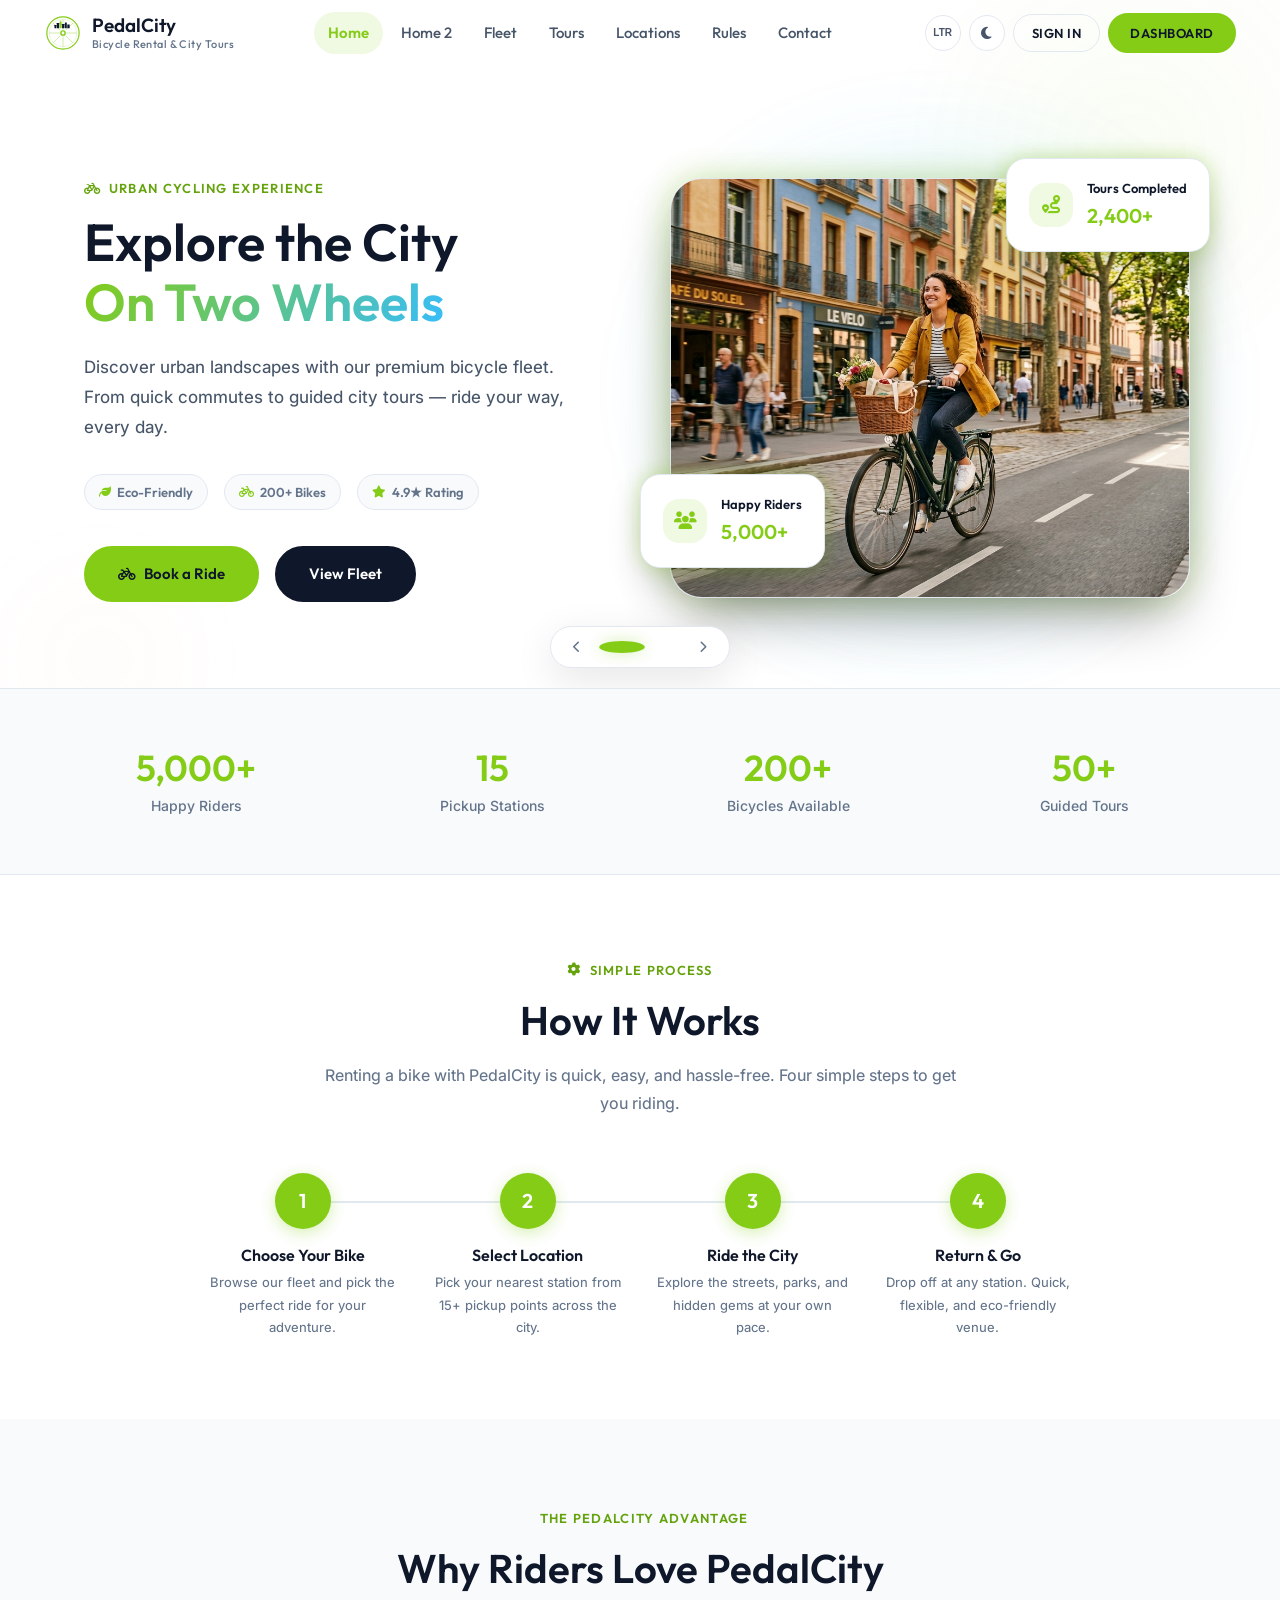
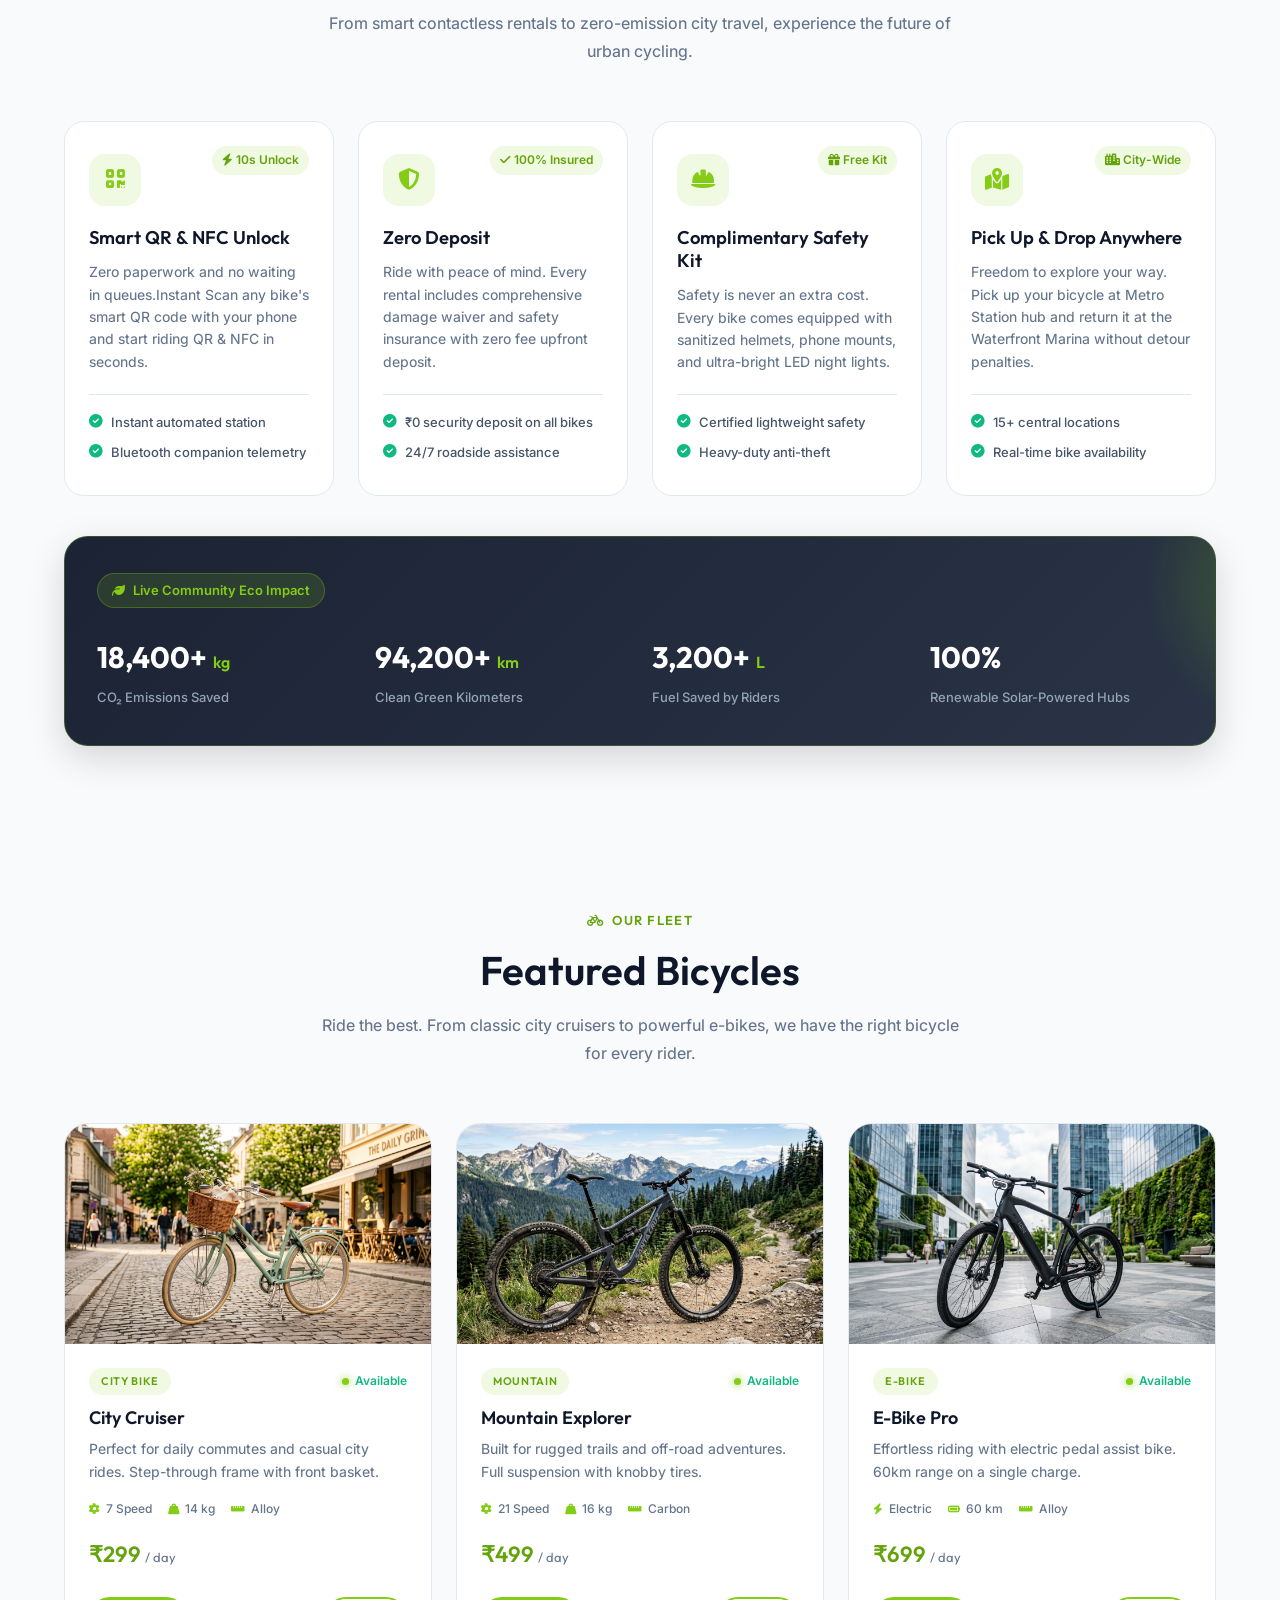
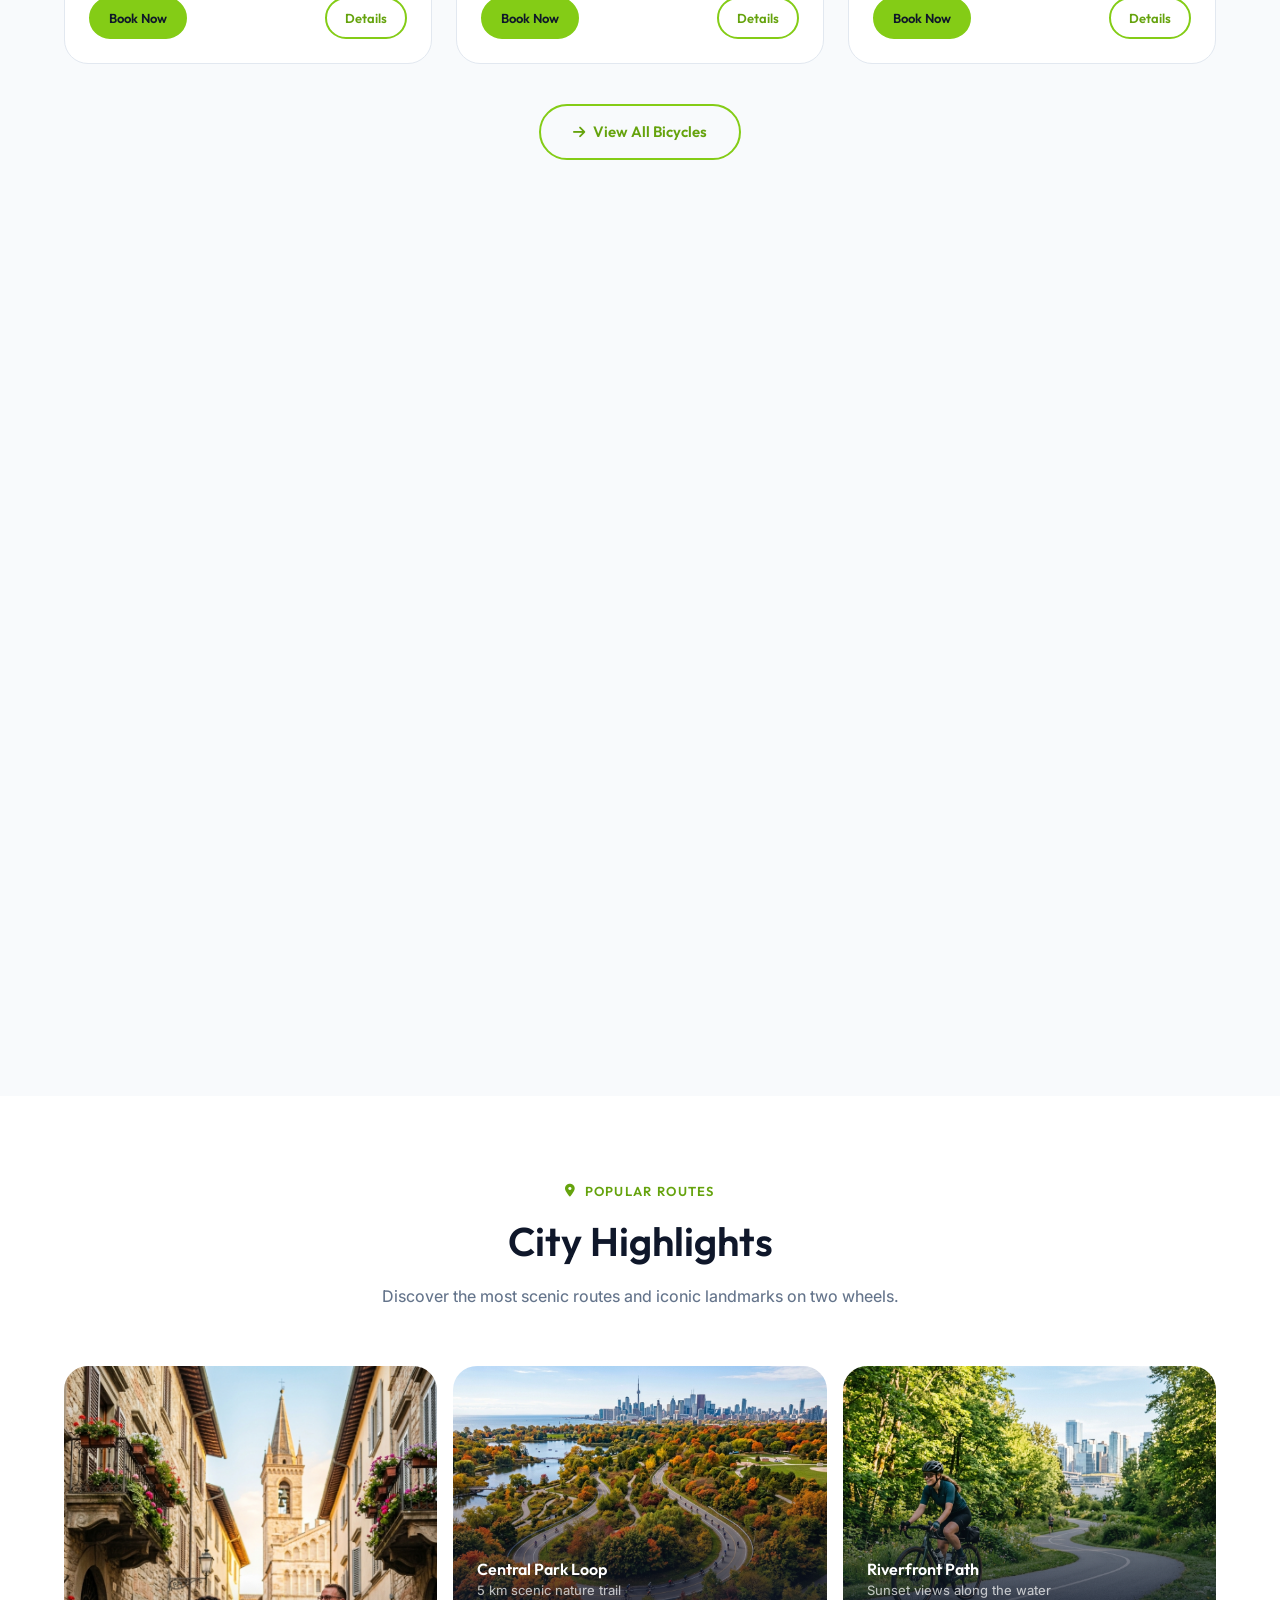
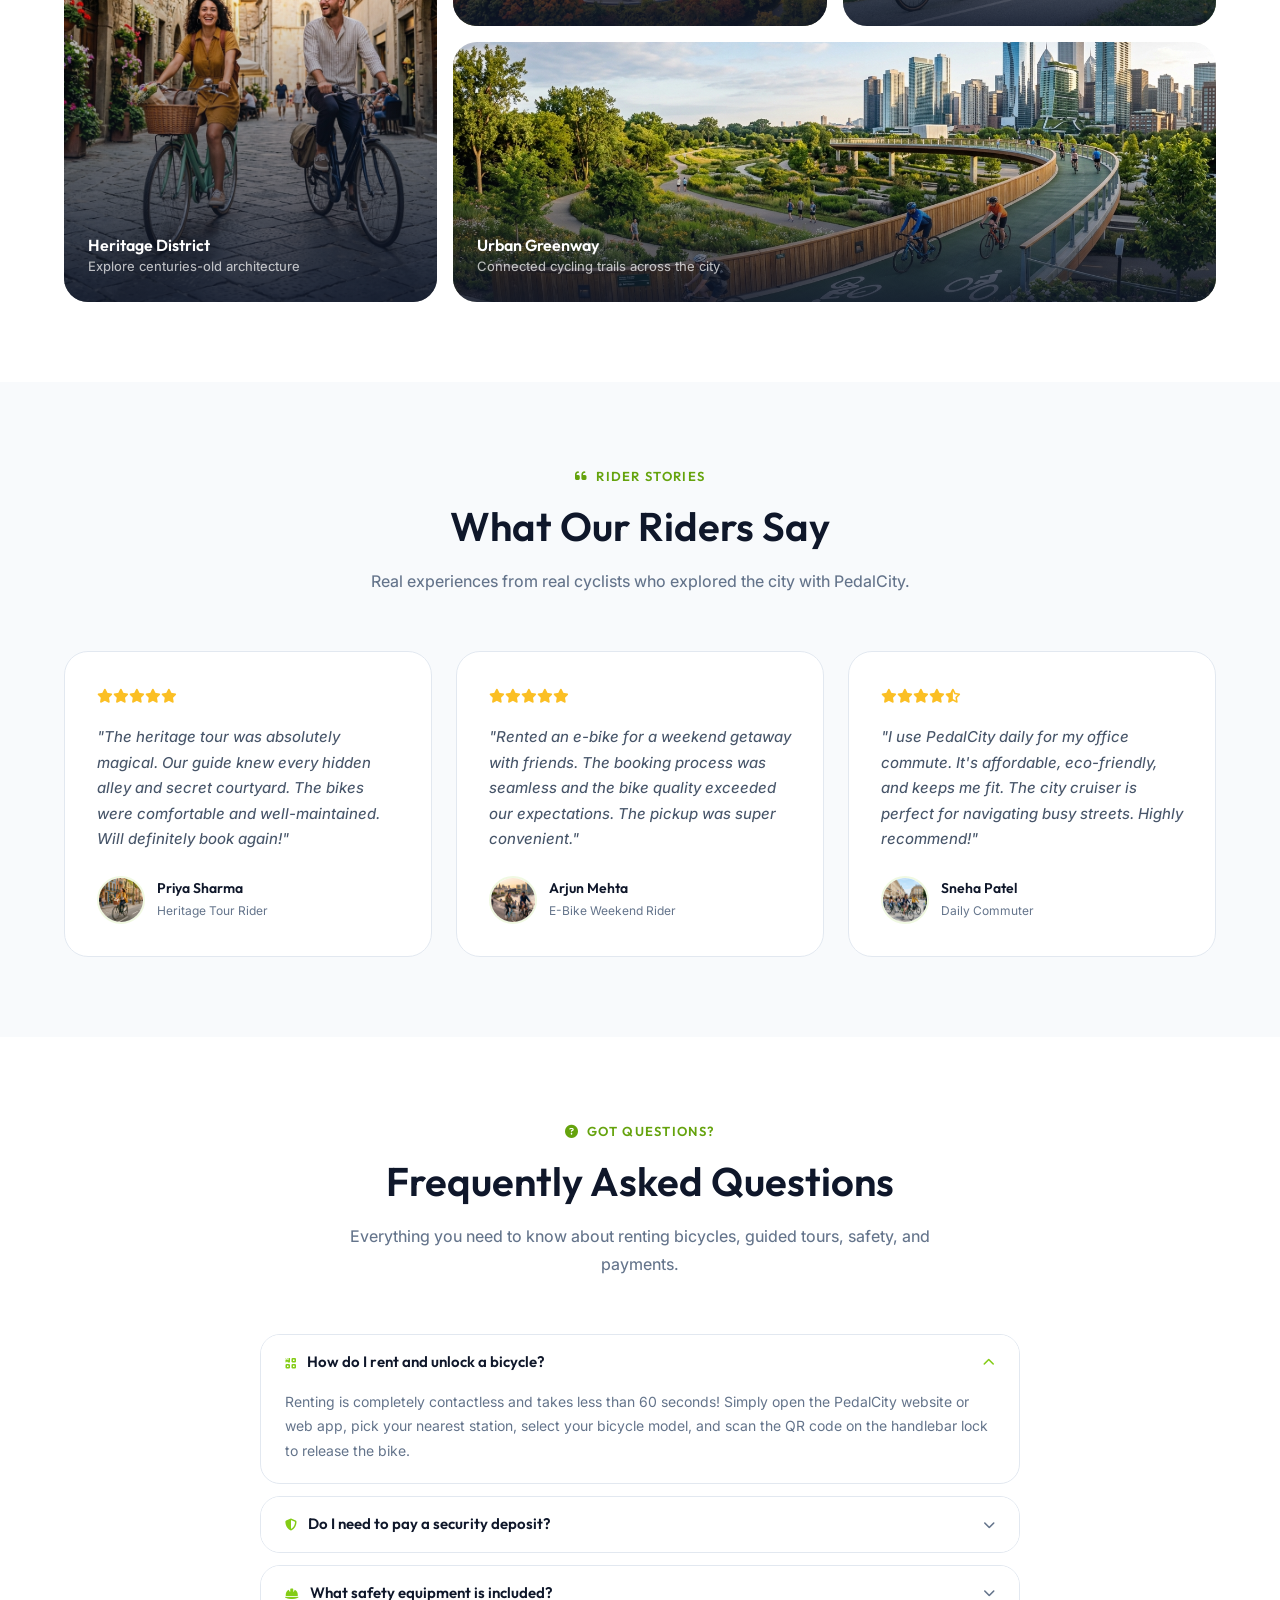
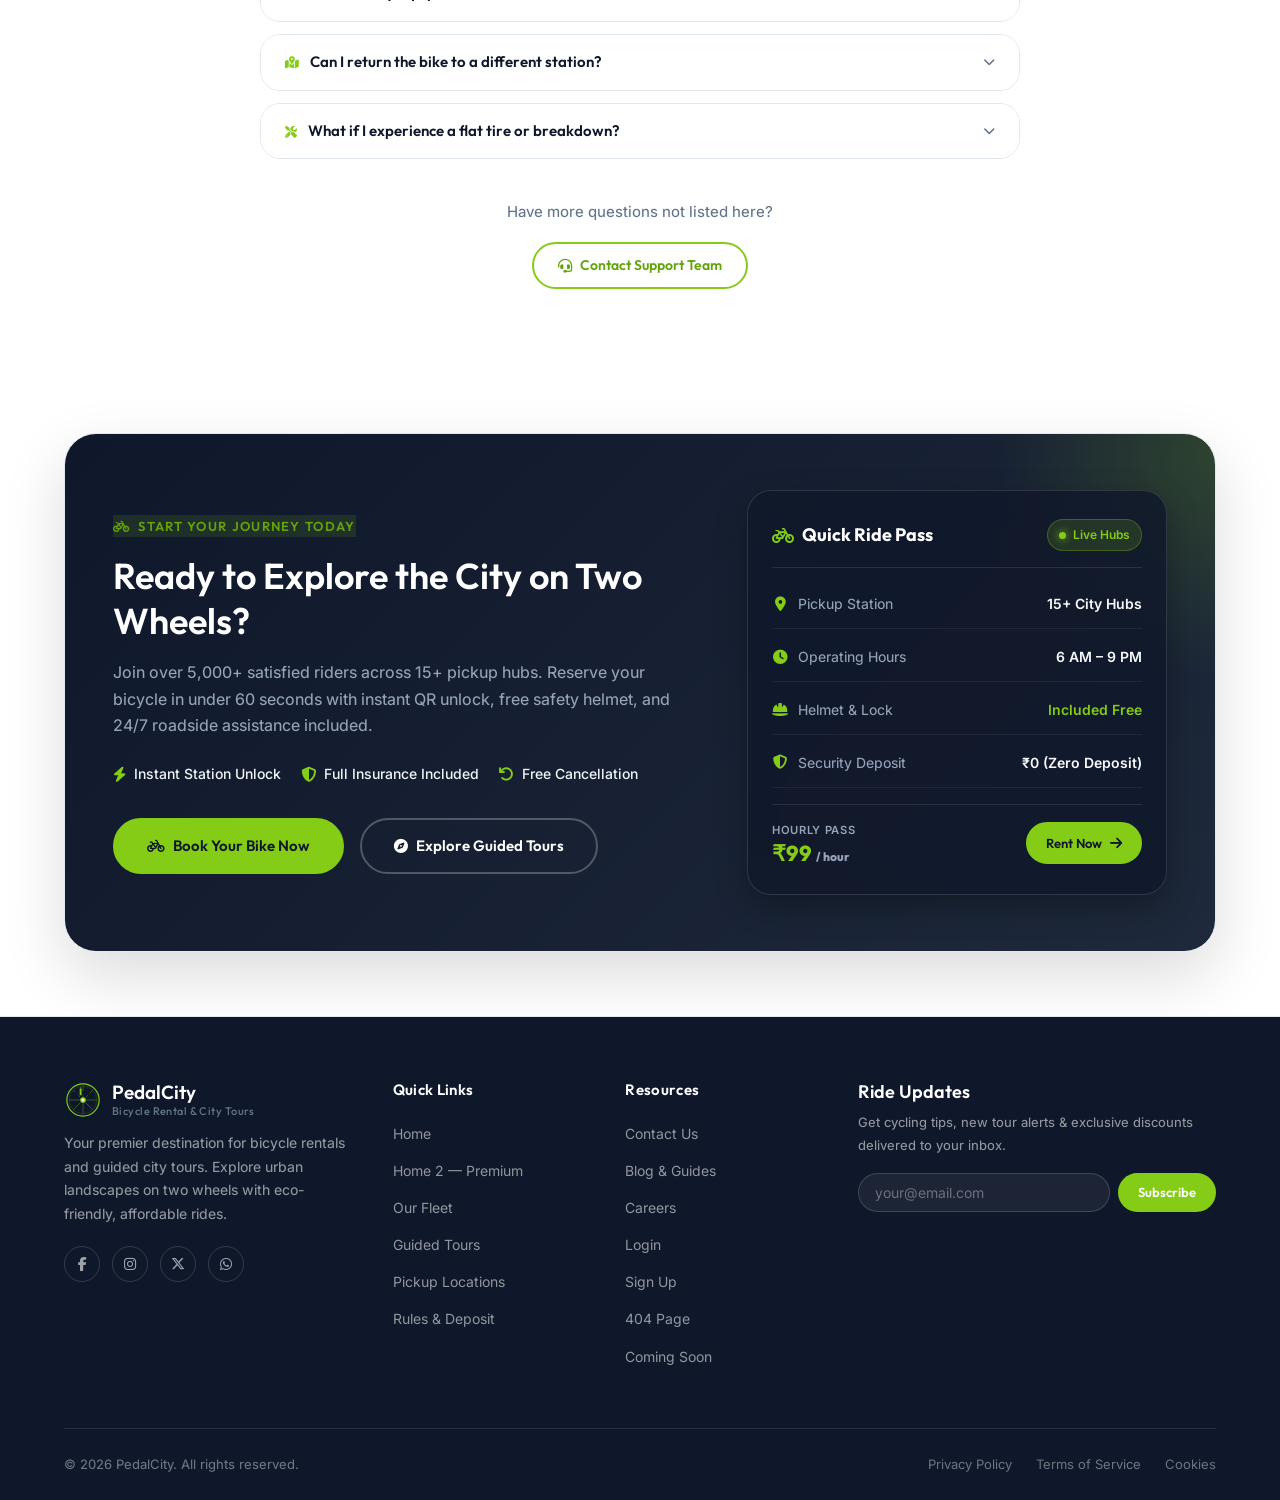
==== commit 2473df3a: "refactor: rename toggleFaq to toggleFAQ and add backwards compatibility alias" ====
--- a/index.html
+++ b/index.html
@@ -631,7 +631,7 @@
         <div class="faq-list animate-on-scroll">
             <!-- FAQ 1 -->
             <div class="faq-item active">
-                <div class="faq-question" onclick="toggleFaq(this)">
+                <div class="faq-question" onclick="toggleFAQ(this)">
                     <h4><i class="fas fa-qrcode" style="color:var(--primary);margin-right:0.5rem;"></i> How do I rent and unlock a bicycle?</h4>
                     <i class="fas fa-chevron-down"></i>
                 </div>
@@ -644,7 +644,7 @@
 
             <!-- FAQ 2 -->
             <div class="faq-item">
-                <div class="faq-question" onclick="toggleFaq(this)">
+                <div class="faq-question" onclick="toggleFAQ(this)">
                     <h4><i class="fas fa-shield-alt" style="color:var(--primary);margin-right:0.5rem;"></i> Do I need to pay a security deposit?</h4>
                     <i class="fas fa-chevron-down"></i>
                 </div>
@@ -657,7 +657,7 @@
 
             <!-- FAQ 3 -->
             <div class="faq-item">
-                <div class="faq-question" onclick="toggleFaq(this)">
+                <div class="faq-question" onclick="toggleFAQ(this)">
                     <h4><i class="fas fa-hard-hat" style="color:var(--primary);margin-right:0.5rem;"></i> What safety equipment is included?</h4>
                     <i class="fas fa-chevron-down"></i>
                 </div>
@@ -670,7 +670,7 @@
 
             <!-- FAQ 4 -->
             <div class="faq-item">
-                <div class="faq-question" onclick="toggleFaq(this)">
+                <div class="faq-question" onclick="toggleFAQ(this)">
                     <h4><i class="fas fa-map-marked-alt" style="color:var(--primary);margin-right:0.5rem;"></i> Can I return the bike to a different station?</h4>
                     <i class="fas fa-chevron-down"></i>
                 </div>
@@ -683,7 +683,7 @@
 
             <!-- FAQ 5 -->
             <div class="faq-item">
-                <div class="faq-question" onclick="toggleFaq(this)">
+                <div class="faq-question" onclick="toggleFAQ(this)">
                     <h4><i class="fas fa-tools" style="color:var(--primary);margin-right:0.5rem;"></i> What if I experience a flat tire or breakdown?</h4>
                     <i class="fas fa-chevron-down"></i>
                 </div>
--- a/style.css
+++ b/style.css
@@ -6873,7 +6873,7 @@
 
 .reviews-carousel-viewport {
     width: 100%;
-    max-width: 100%;
+    max-width: 960px;
     margin: 0 auto;
     overflow: hidden;
     position: relative;
@@ -6897,14 +6897,14 @@
     background: var(--bg-card);
     border: 1px solid var(--border-default);
     border-radius: var(--radius-xl);
-    padding: 2.25rem 2.5rem;
+    padding: 1.5rem 1.75rem;
     display: flex;
     flex-direction: column;
     justify-content: space-between;
     box-shadow: var(--shadow-sm);
     transition: all var(--transition-normal);
     position: relative;
-    min-height: 220px;
+    min-height: 170px;
 }
 
 .review-carousel-card:hover {
@@ -6917,7 +6917,7 @@
     display: flex;
     align-items: center;
     justify-content: space-between;
-    margin-bottom: 1.25rem;
+    margin-bottom: 0.875rem;
 }
 
 .review-stars {
@@ -6941,11 +6941,11 @@
 }
 
 .review-quote-text {
-    font-size: 1.0625rem;
-    line-height: 1.7;
+    font-size: 1rem;
+    line-height: 1.6;
     color: var(--text-body);
     font-weight: 450;
-    margin-bottom: 1.75rem;
+    margin-bottom: 1.25rem;
     flex-grow: 1;
 }
 
